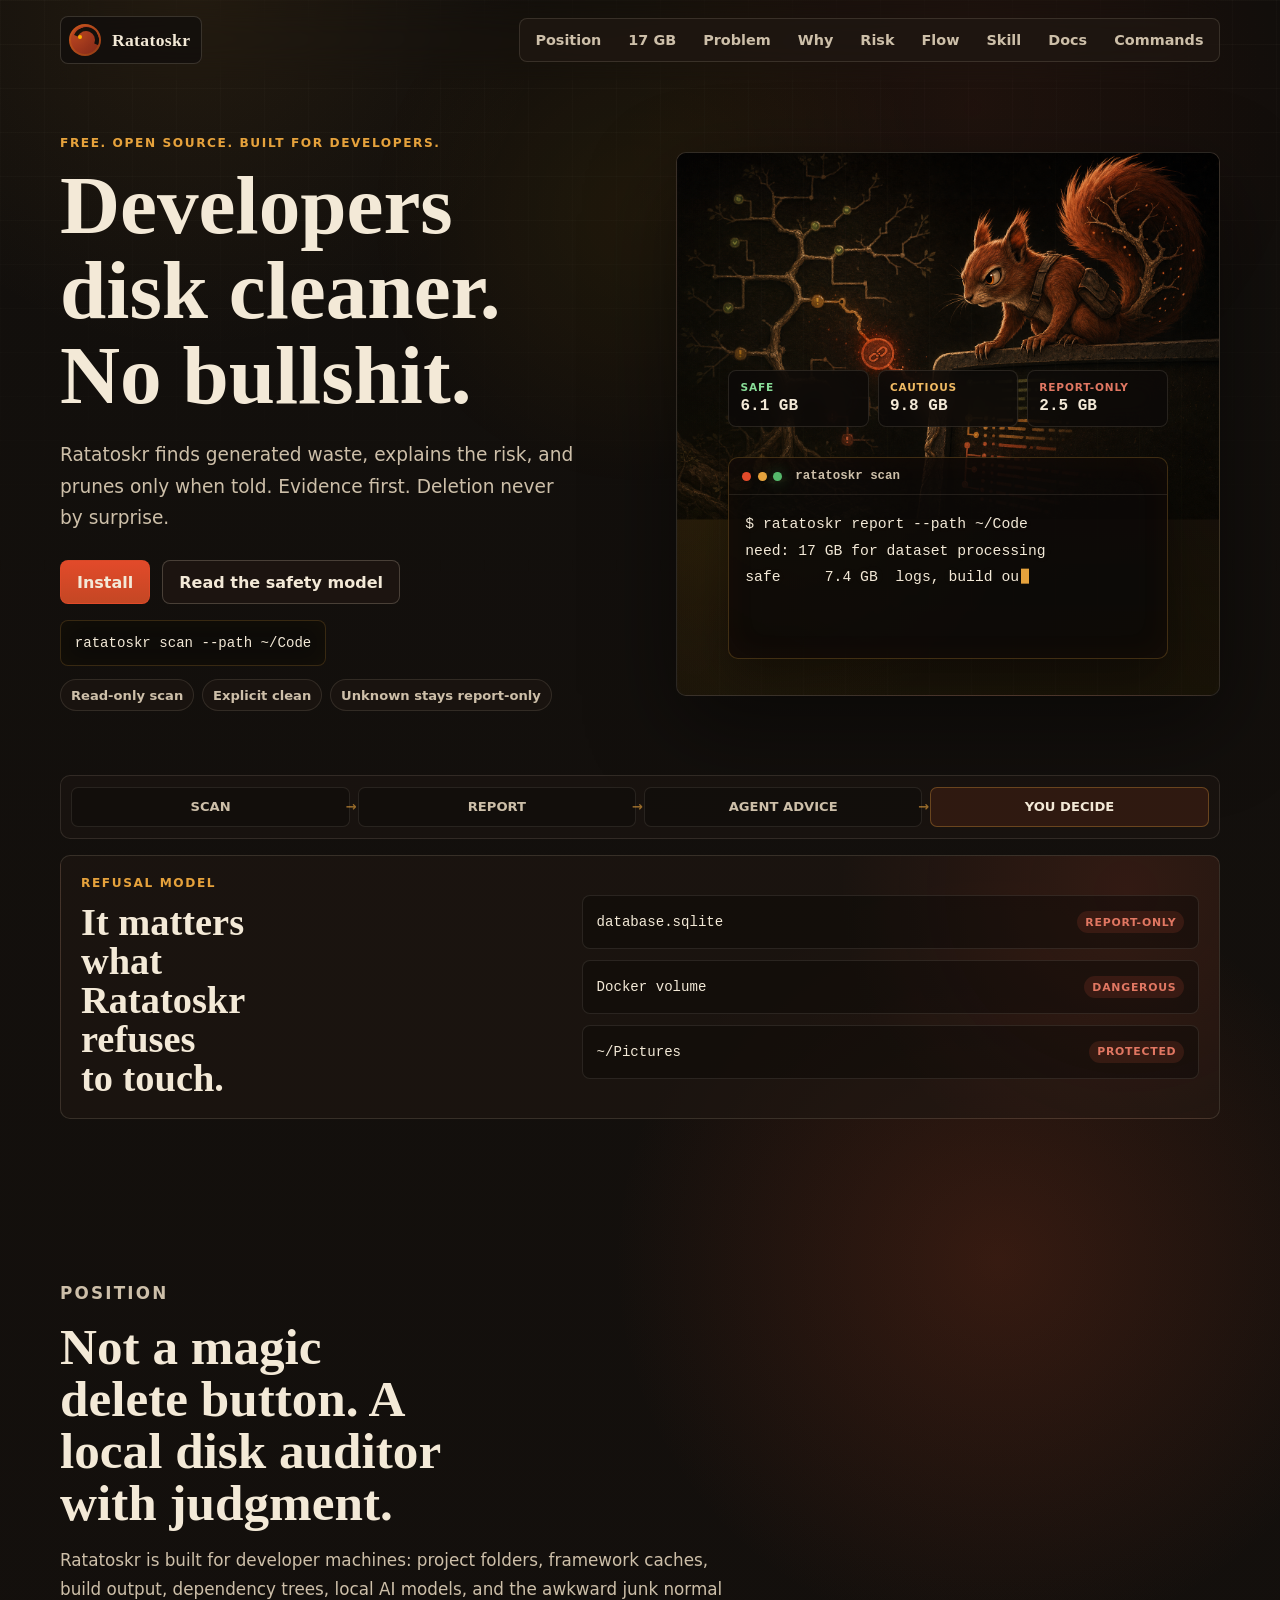
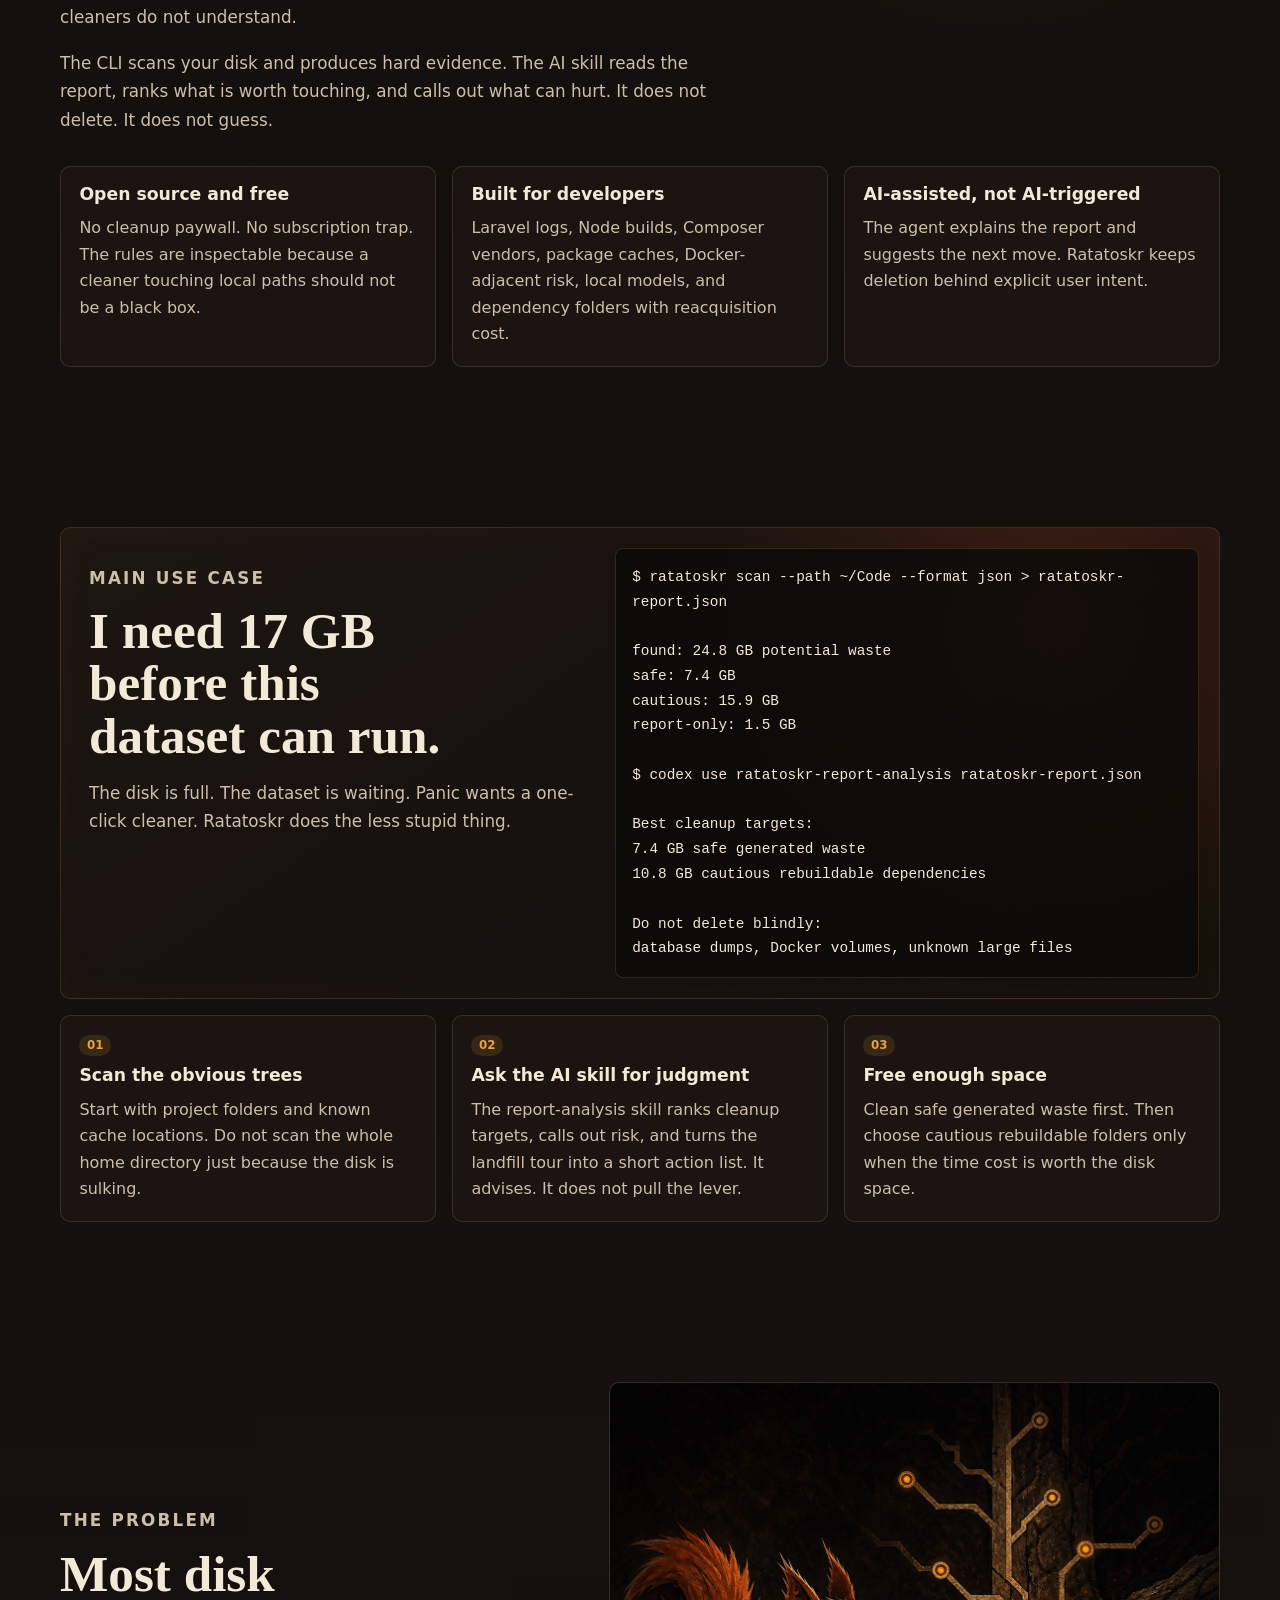
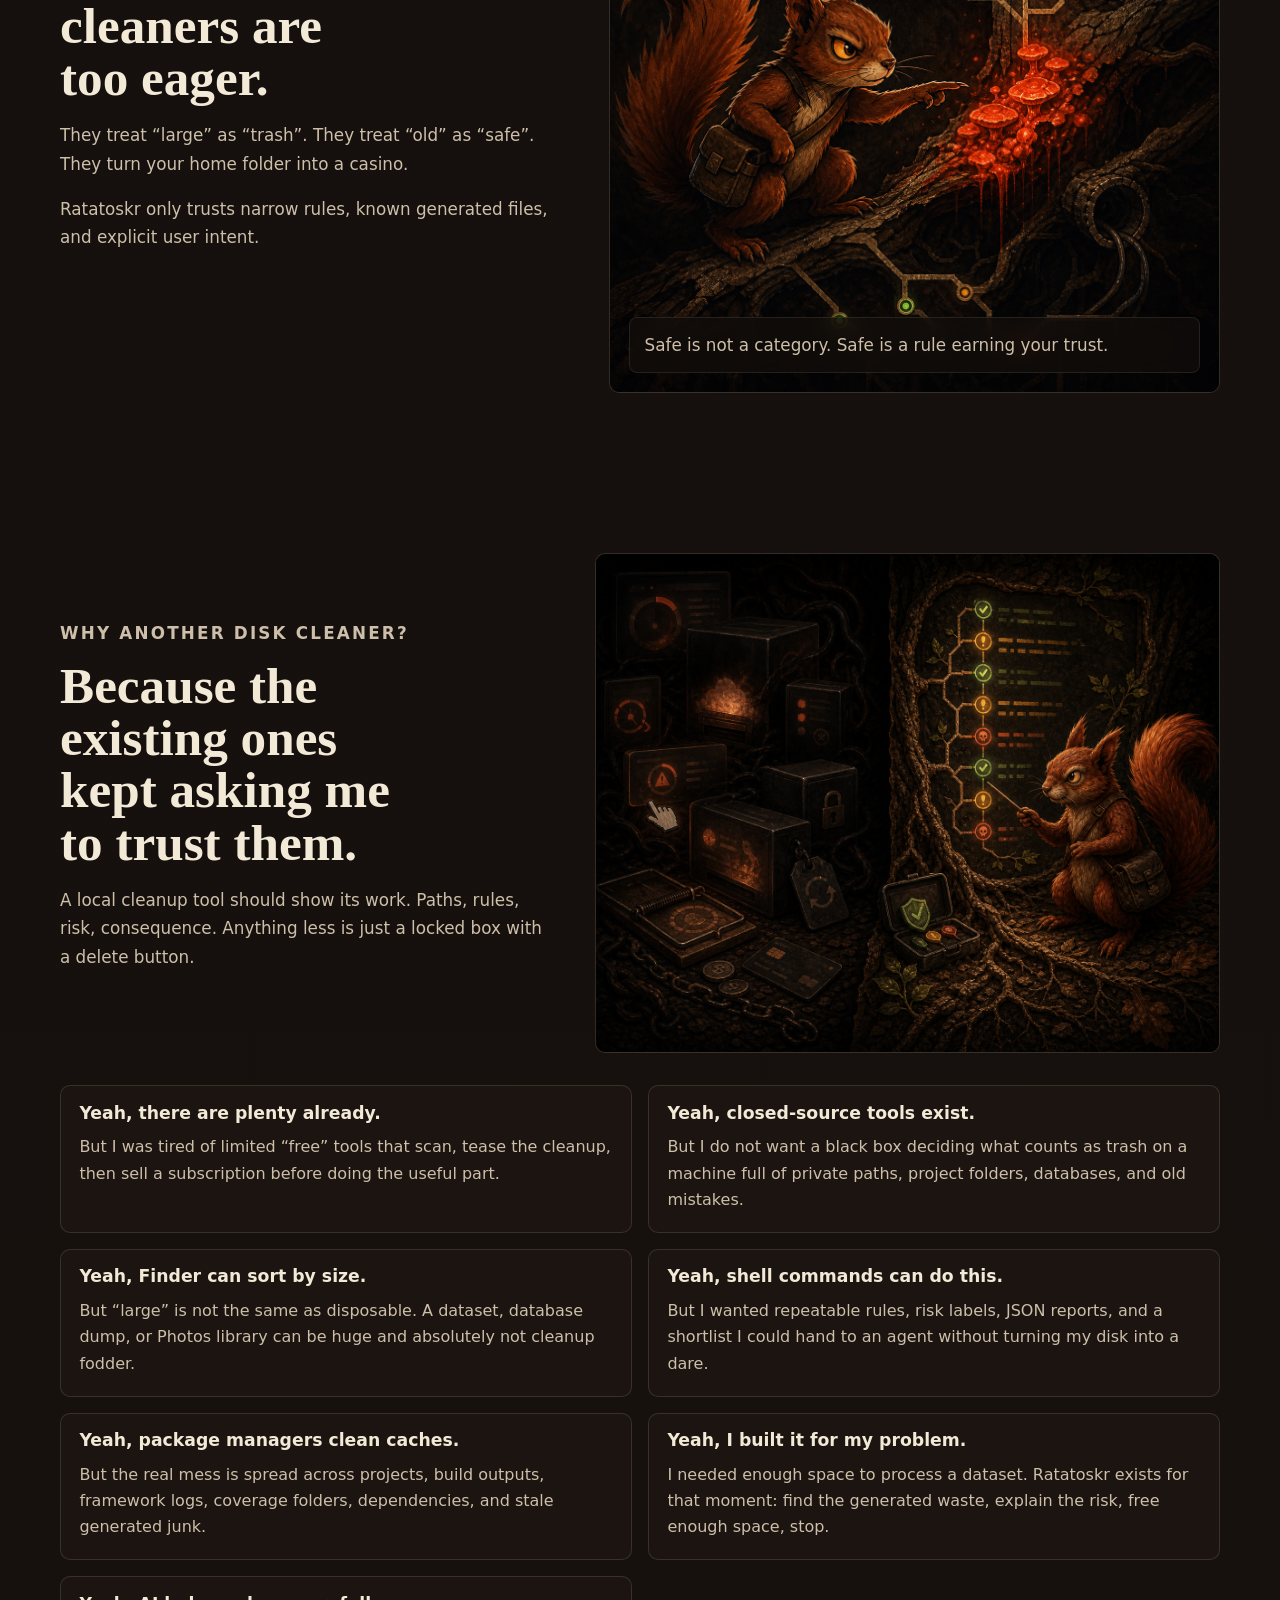
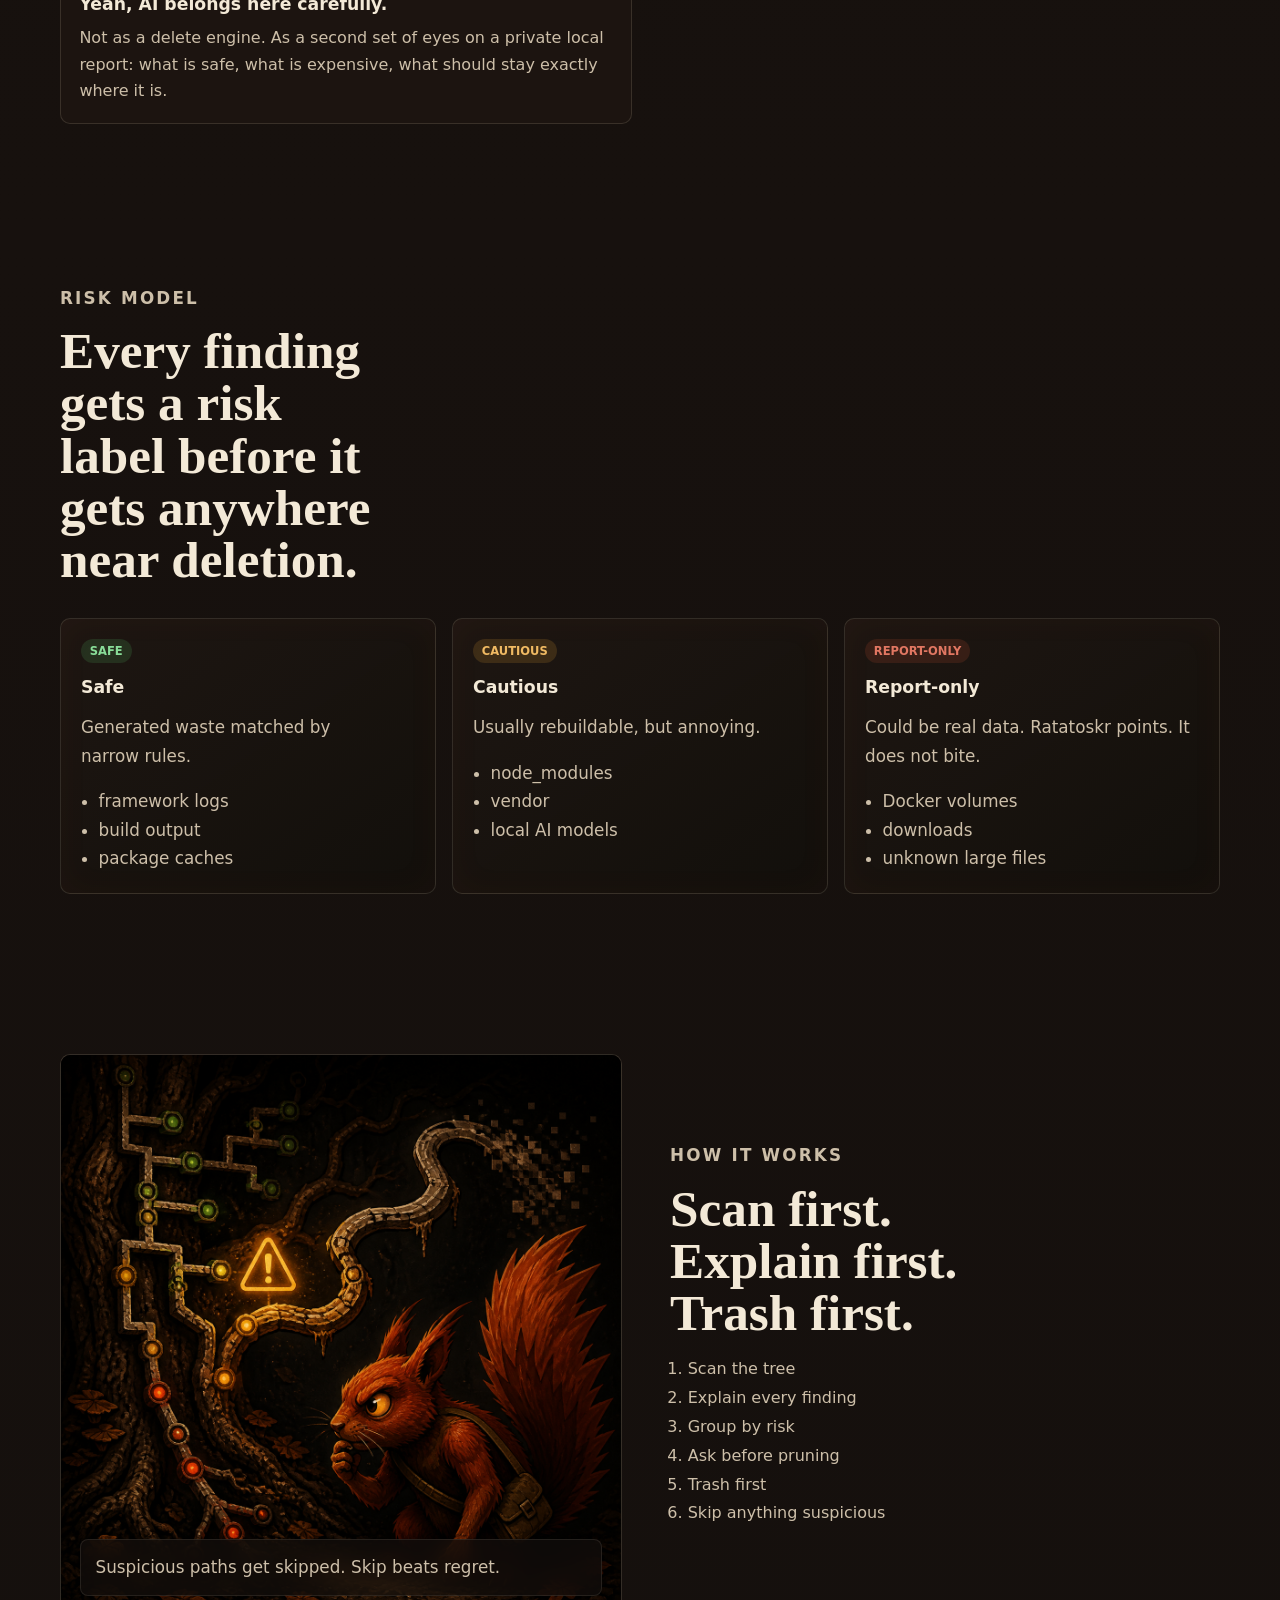
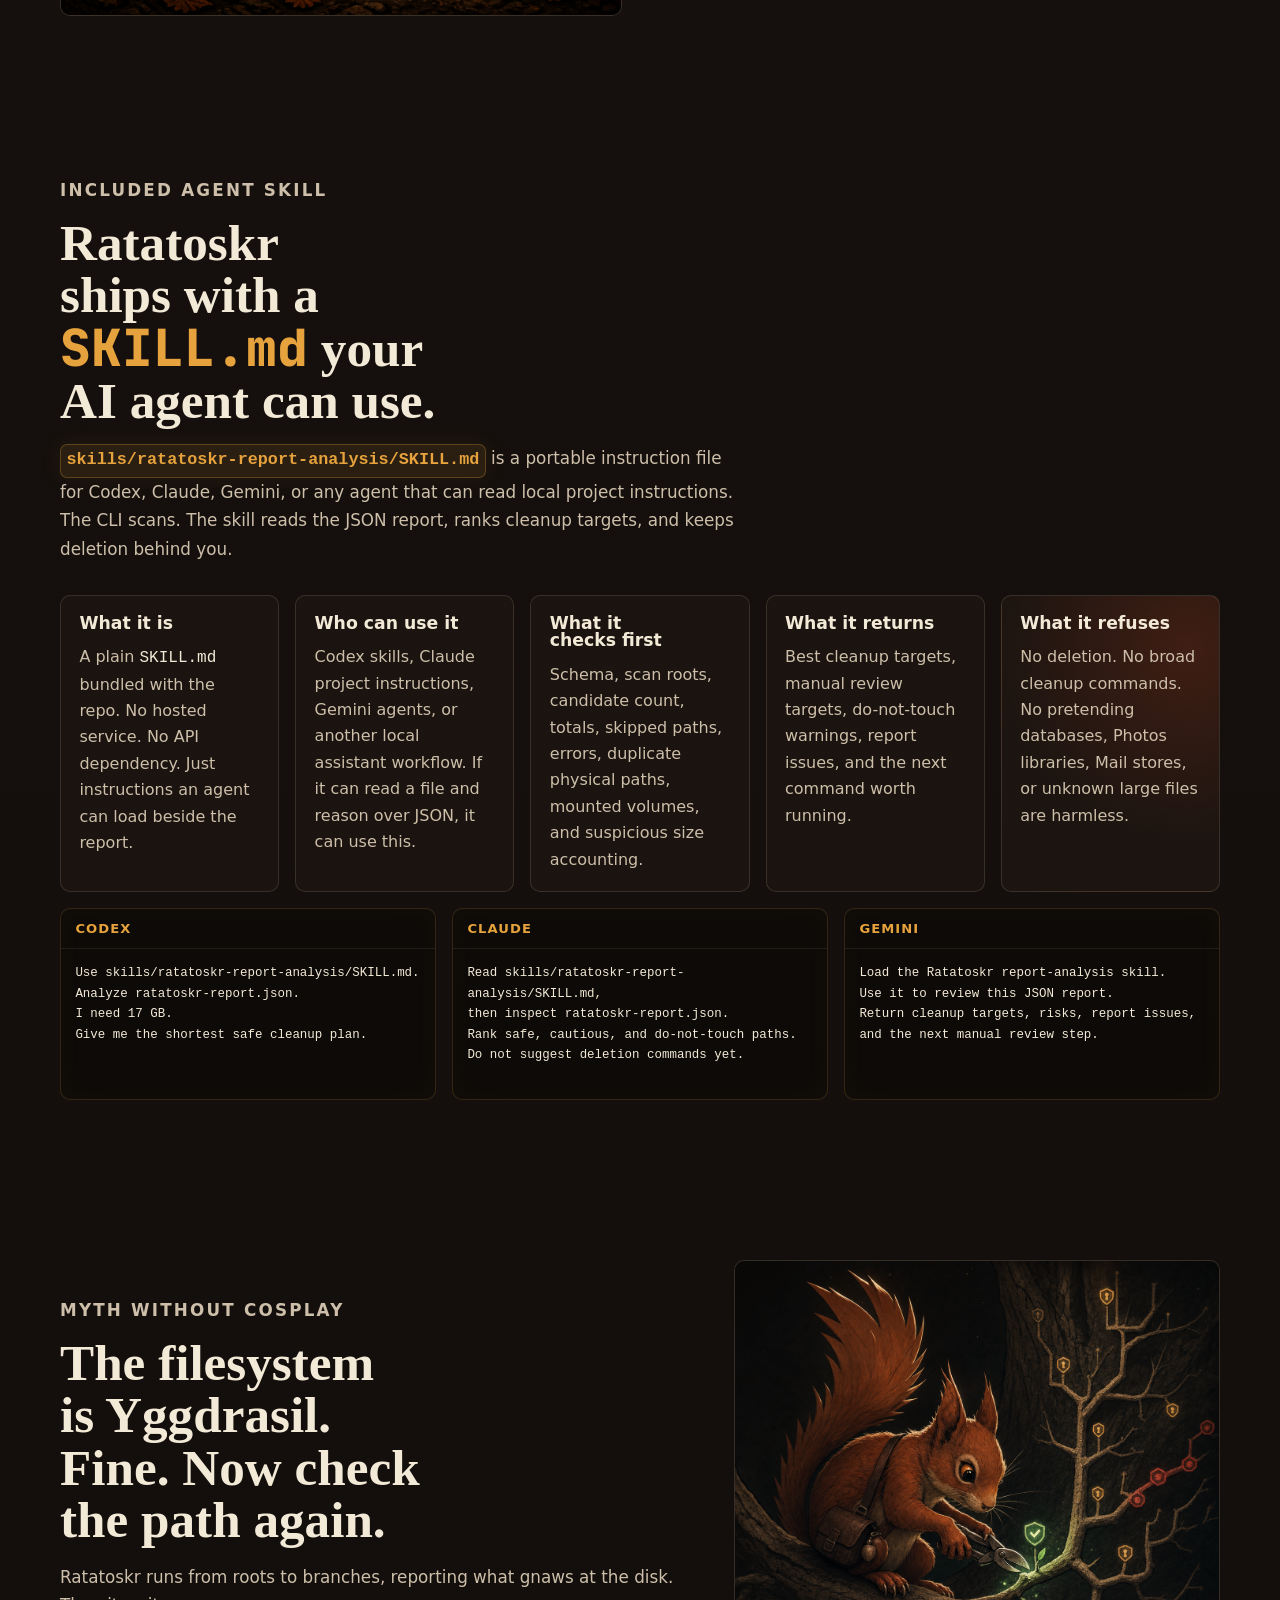
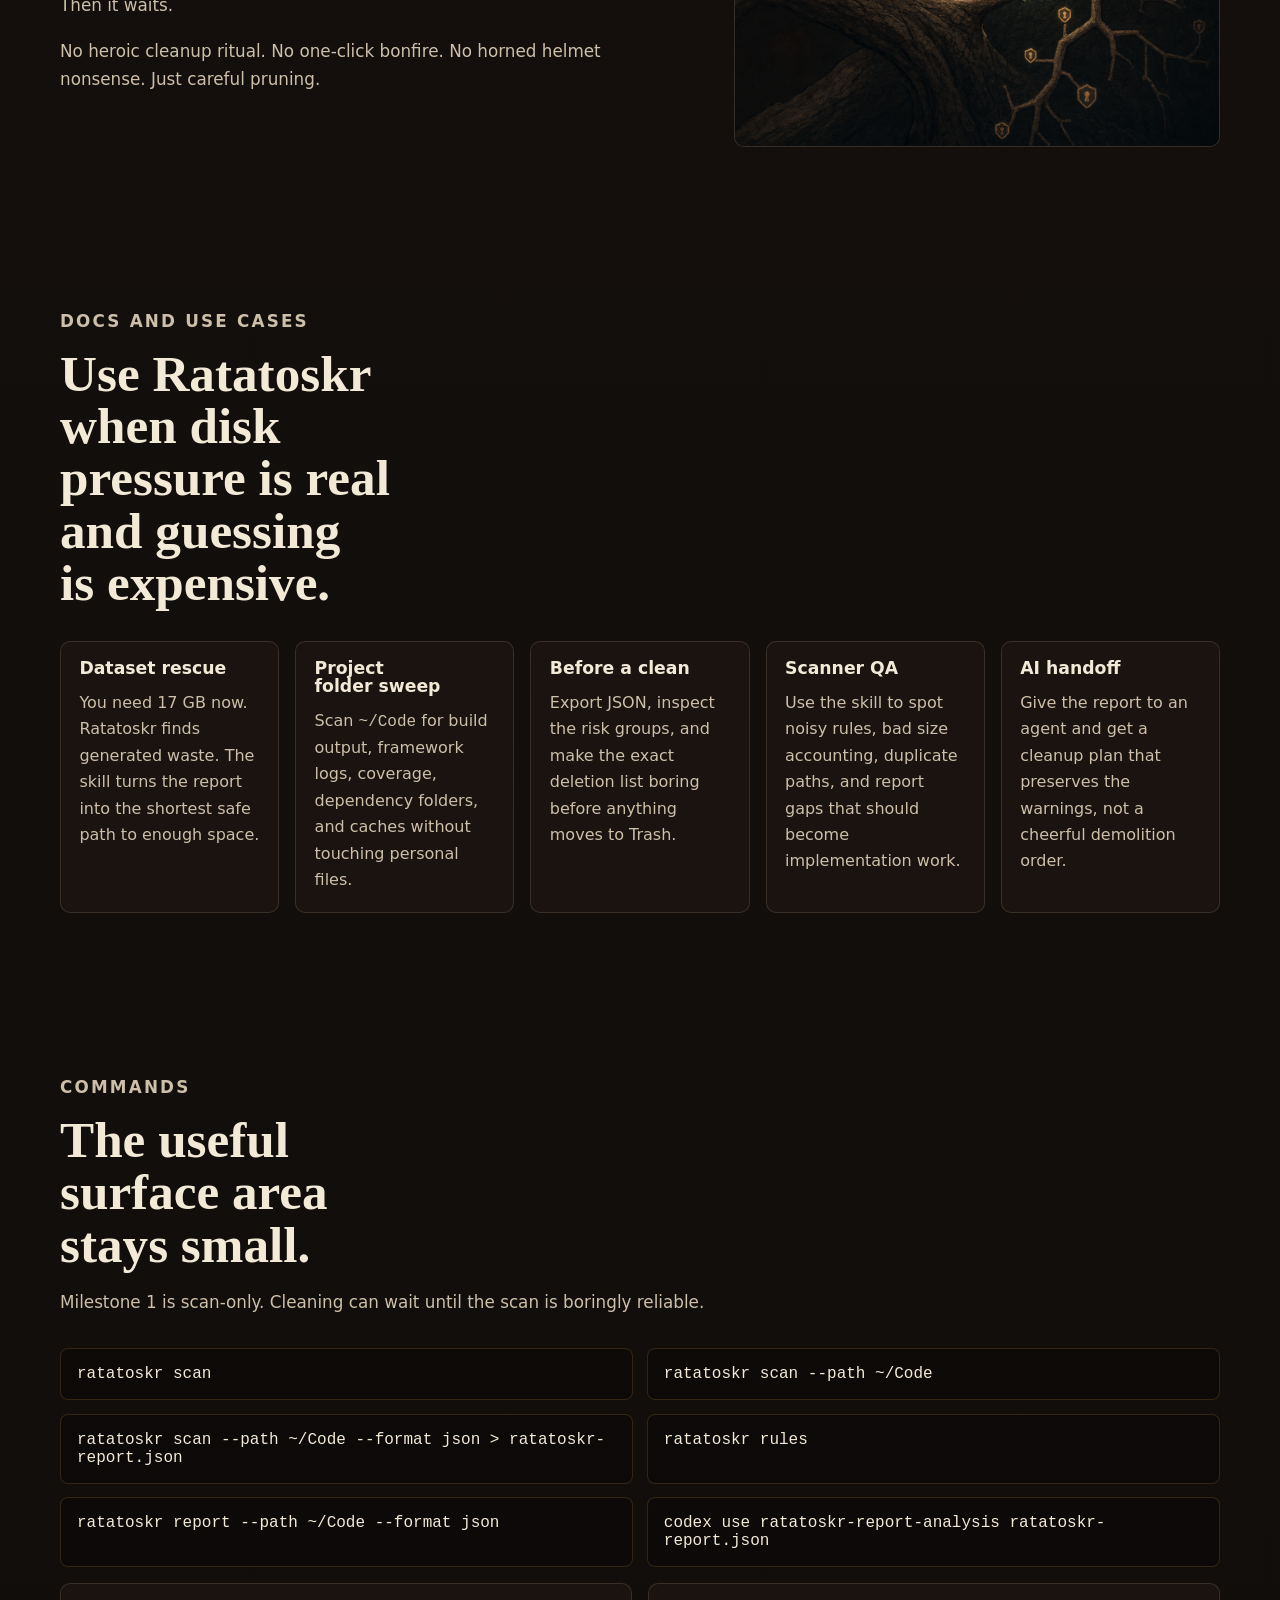
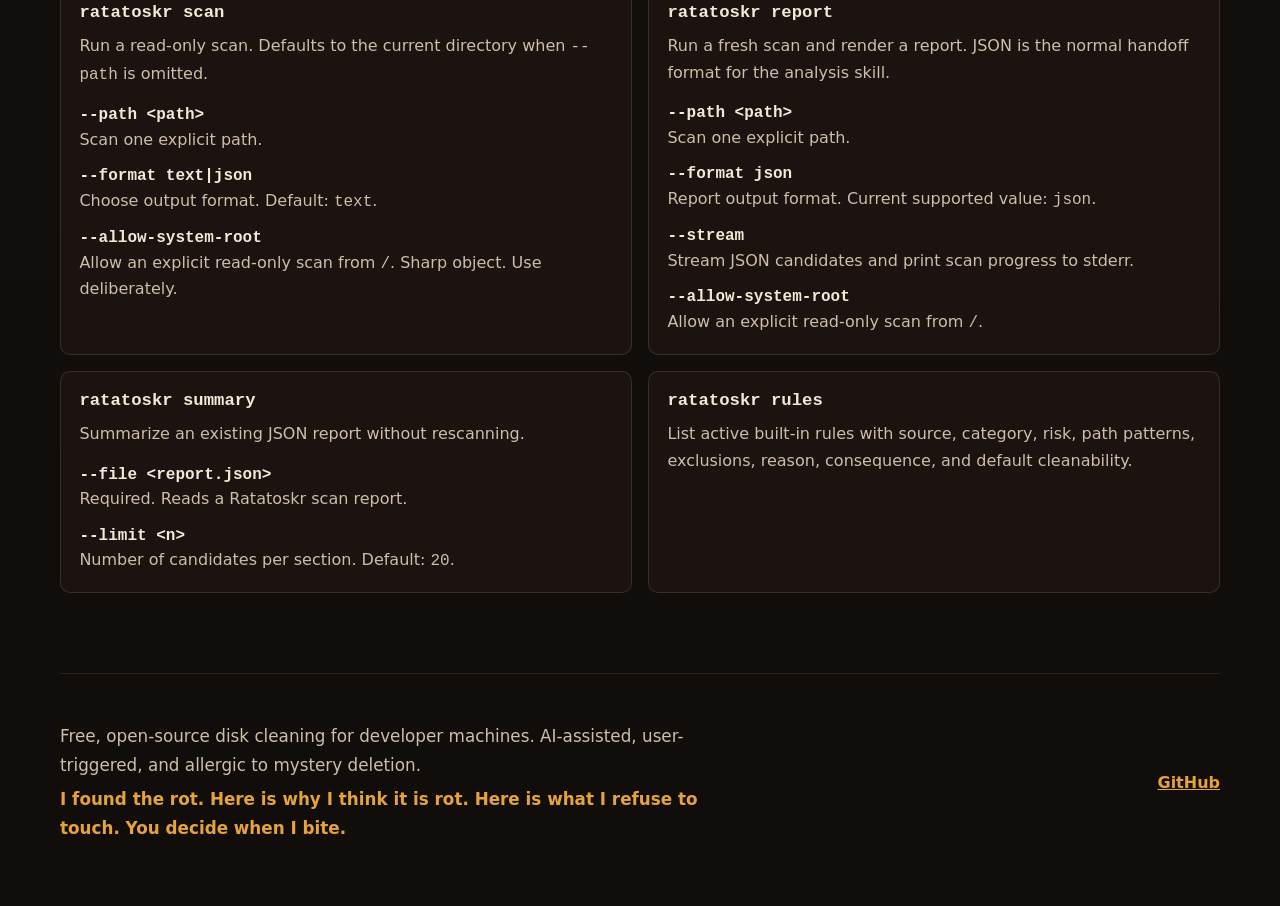
==== docs/site/index.html @ aff793ae "docs(site): sharpen landing and research pages - Expand the landing page with trust proof, refusal e" ====
<!doctype html>
<html lang="en">
  <head>
    <meta charset="utf-8">
    <meta name="viewport" content="width=device-width, initial-scale=1">
    <title>Ratatoskr - Open-source disk cleaner for developers</title>
    <meta name="description" content="Ratatoskr is a free, open-source, AI-assisted disk cleaner for developers. It finds generated waste, explains the risk, and prunes only when told.">
    <meta property="og:title" content="Ratatoskr - Open-source disk cleaner for developers">
    <meta property="og:description" content="Free, open-source, AI-assisted cleanup for developer machines. Evidence first. Deletion only when told.">
    <meta property="og:type" content="website">
    <meta name="theme-color" content="#120f0c">
    <link rel="icon" href="assets/favicon.svg" type="image/svg+xml">
    <link rel="preconnect" href="https://fonts.googleapis.com">
    <link rel="preconnect" href="https://fonts.gstatic.com" crossorigin>
    <link href="https://fonts.googleapis.com/css2?family=JetBrains+Mono:wght@700;800&display=swap" rel="stylesheet">
    <script>document.documentElement.classList.add('js');</script>
    <link rel="stylesheet" href="assets/site.css">
  </head>
  <body>
    <a class="skip-link" href="#main">Skip to content</a>

    <header class="site-header" data-reveal>
      <a class="brand" href="./" aria-label="Ratatoskr home">
        <span class="brand-mark" aria-hidden="true"><span></span></span>
        <span>Ratatoskr</span>
      </a>
      <nav class="site-nav" aria-label="Main navigation">
        <a class="nav-link" href="#position">Position</a>
        <a class="nav-link" href="#rescue">17 GB</a>
        <a class="nav-link" href="#problem">Problem</a>
        <a class="nav-link" href="#why">Why</a>
        <a class="nav-link" href="#risk">Risk</a>
        <a class="nav-link" href="#works">Flow</a>
        <a class="nav-link" href="#skill">Skill</a>
        <a class="nav-link" href="#docs">Docs</a>
        <a class="nav-link" href="#commands">Commands</a>
      </nav>
    </header>

    <main id="main">
      <section class="hero section-shell" data-reveal>
        <div class="hero-copy">
          <p class="kicker">Free. Open source. Built for developers.</p>
          <h1>Developers disk cleaner. No bullshit.</h1>
          <p class="lede">Ratatoskr finds generated waste, explains the risk, and prunes only when told. Evidence first. Deletion never by surprise.</p>
          <div class="hero-actions">
            <a class="button button-primary" href="#commands">Install</a>
            <a class="button button-secondary" href="#risk">Read the safety model</a>
          </div>
          <div class="quick-command" aria-label="First command to try">
            <code>ratatoskr scan --path ~/Code</code>
          </div>
          <div class="trust-contract" aria-label="Ratatoskr safety contract">
            <span>Read-only scan</span>
            <span>Explicit clean</span>
            <span>Unknown stays report-only</span>
          </div>
        </div>

        <div class="hero-stage" aria-label="Ratatoskr scan result scene">
          <img class="hero-image" src="assets/images/ratatoskr-hero.png" alt="Ratatoskr, a rust-red squirrel scout, perched on a terminal and inspecting a glowing symlink in a filesystem tree." width="1536" height="1024" fetchpriority="high">
          <div class="terminal-card">
            <div class="terminal-top">
              <span></span><span></span><span></span>
              <strong>ratatoskr scan</strong>
            </div>
            <pre><code data-scan-log>Ratatoskr found 18.4 GB of potential waste

6.1 GB   safe to clean
9.8 GB   requires explicit selection
2.5 GB   report-only</code></pre>
          </div>
          <div class="scan-breakdown" aria-label="Example scan risk breakdown">
            <div class="scan-breakdown-item safe">
              <span>safe</span>
              <strong>6.1 GB</strong>
            </div>
            <div class="scan-breakdown-item cautious">
              <span>cautious</span>
              <strong>9.8 GB</strong>
            </div>
            <div class="scan-breakdown-item report">
              <span>report-only</span>
              <strong>2.5 GB</strong>
            </div>
          </div>
        </div>
      </section>

      <section class="section-shell proof-section" aria-label="Ratatoskr proof points" data-reveal>
        <div class="decision-flow" aria-label="Ratatoskr decision flow">
          <span>scan</span>
          <span>report</span>
          <span>agent advice</span>
          <strong>you decide</strong>
        </div>
        <div class="refusal-panel">
          <div>
            <p class="kicker">Refusal model</p>
            <h2>It matters what Ratatoskr refuses to touch.</h2>
          </div>
          <div class="refusal-list" aria-label="Examples of paths Ratatoskr refuses to clean by default">
            <article>
              <span>database.sqlite</span>
              <strong>report-only</strong>
            </article>
            <article>
              <span>Docker volume</span>
              <strong>dangerous</strong>
            </article>
            <article>
              <span>~/Pictures</span>
              <strong>protected</strong>
            </article>
          </div>
        </div>
      </section>

      <section class="section-shell position-section" id="position" data-reveal>
        <div class="section-intro">
          <p class="kicker">Position</p>
          <h2>Not a magic delete button. A local disk auditor with judgment.</h2>
          <p>Ratatoskr is built for developer machines: project folders, framework caches, build output, dependency trees, local AI models, and the awkward junk normal cleaners do not understand.</p>
          <p>The CLI scans your disk and produces hard evidence. The AI skill reads the report, ranks what is worth touching, and calls out what can hurt. It does not delete. It does not guess.</p>
        </div>
        <div class="position-grid">
          <article>
            <h3>Open source and free</h3>
            <p>No cleanup paywall. No subscription trap. The rules are inspectable because a cleaner touching local paths should not be a black box.</p>
          </article>
          <article>
            <h3>Built for developers</h3>
            <p>Laravel logs, Node builds, Composer vendors, package caches, Docker-adjacent risk, local models, and dependency folders with reacquisition cost.</p>
          </article>
          <article>
            <h3>AI-assisted, not AI-triggered</h3>
            <p>The agent explains the report and suggests the next move. Ratatoskr keeps deletion behind explicit user intent.</p>
          </article>
        </div>
      </section>

      <section class="section-shell rescue-section" id="rescue" data-reveal>
        <div class="rescue-panel">
          <div class="section-intro">
            <p class="kicker">Main use case</p>
            <h2>I need 17 GB before this dataset can run.</h2>
            <p>The disk is full. The dataset is waiting. Panic wants a one-click cleaner. Ratatoskr does the less stupid thing.</p>
          </div>
          <div class="rescue-terminal" aria-label="Example Ratatoskr rescue flow">
            <pre><code>$ ratatoskr scan --path ~/Code --format json > ratatoskr-report.json

found: 24.8 GB potential waste
safe: 7.4 GB
cautious: 15.9 GB
report-only: 1.5 GB

$ codex use ratatoskr-report-analysis ratatoskr-report.json

Best cleanup targets:
7.4 GB safe generated waste
10.8 GB cautious rebuildable dependencies

Do not delete blindly:
database dumps, Docker volumes, unknown large files</code></pre>
          </div>
        </div>
        <div class="rescue-steps">
          <article>
            <span>01</span>
            <h3>Scan the obvious trees</h3>
            <p>Start with project folders and known cache locations. Do not scan the whole home directory just because the disk is sulking.</p>
          </article>
          <article>
            <span>02</span>
            <h3>Ask the AI skill for judgment</h3>
            <p>The report-analysis skill ranks cleanup targets, calls out risk, and turns the landfill tour into a short action list. It advises. It does not pull the lever.</p>
          </article>
          <article>
            <span>03</span>
            <h3>Free enough space</h3>
            <p>Clean safe generated waste first. Then choose cautious rebuildable folders only when the time cost is worth the disk space.</p>
          </article>
        </div>
      </section>

      <section class="section-shell split-section" id="problem" data-reveal>
        <div class="section-intro">
          <p class="kicker">The problem</p>
          <h2>Most disk cleaners are too eager.</h2>
          <p>They treat “large” as “trash”. They treat “old” as “safe”. They turn your home folder into a casino.</p>
          <p>Ratatoskr only trusts narrow rules, known generated files, and explicit user intent.</p>
        </div>
        <div class="scene-card rot-card">
          <img src="assets/images/found-rot.png" alt="Ratatoskr points at glowing red generated waste growing on a filesystem branch." width="1024" height="1024" loading="lazy">
          <p>Safe is not a category. Safe is a rule earning your trust.</p>
        </div>
      </section>

      <section class="section-shell why-section" id="why" data-reveal>
        <div class="why-hero">
          <div class="section-intro">
            <p class="kicker">Why another disk cleaner?</p>
            <h2>Because the existing ones kept asking me to trust them.</h2>
            <p>A local cleanup tool should show its work. Paths, rules, risk, consequence. Anything less is just a locked box with a delete button.</p>
          </div>
          <div class="scene-card why-art">
            <img src="assets/images/why-another-cleaner.png" alt="Ratatoskr compares opaque black-box cleaner tools with a transparent risk report." width="1408" height="1024" loading="lazy">
          </div>
        </div>
        <div class="why-list">
          <article>
            <h3>Yeah, there are plenty already.</h3>
            <p>But I was tired of limited “free” tools that scan, tease the cleanup, then sell a subscription before doing the useful part.</p>
          </article>
          <article>
            <h3>Yeah, closed-source tools exist.</h3>
            <p>But I do not want a black box deciding what counts as trash on a machine full of private paths, project folders, databases, and old mistakes.</p>
          </article>
          <article>
            <h3>Yeah, Finder can sort by size.</h3>
            <p>But “large” is not the same as disposable. A dataset, database dump, or Photos library can be huge and absolutely not cleanup fodder.</p>
          </article>
          <article>
            <h3>Yeah, shell commands can do this.</h3>
            <p>But I wanted repeatable rules, risk labels, JSON reports, and a shortlist I could hand to an agent without turning my disk into a dare.</p>
          </article>
          <article>
            <h3>Yeah, package managers clean caches.</h3>
            <p>But the real mess is spread across projects, build outputs, framework logs, coverage folders, dependencies, and stale generated junk.</p>
          </article>
          <article>
            <h3>Yeah, I built it for my problem.</h3>
            <p>I needed enough space to process a dataset. Ratatoskr exists for that moment: find the generated waste, explain the risk, free enough space, stop.</p>
          </article>
          <article>
            <h3>Yeah, AI belongs here carefully.</h3>
            <p>Not as a delete engine. As a second set of eyes on a private local report: what is safe, what is expensive, what should stay exactly where it is.</p>
          </article>
        </div>
      </section>

      <section class="section-shell feature-section" id="risk" data-reveal>
        <div class="section-intro">
          <p class="kicker">Risk model</p>
          <h2>Every finding gets a risk label before it gets anywhere near deletion.</h2>
        </div>
        <div class="risk-grid">
          <article class="risk-card safe-card">
            <span class="risk-badge">safe</span>
            <h3>Safe</h3>
            <p>Generated waste matched by narrow rules.</p>
            <ul>
              <li>framework logs</li>
              <li>build output</li>
              <li>package caches</li>
            </ul>
          </article>
          <article class="risk-card caution-card">
            <span class="risk-badge">cautious</span>
            <h3>Cautious</h3>
            <p>Usually rebuildable, but annoying.</p>
            <ul>
              <li>node_modules</li>
              <li>vendor</li>
              <li>local AI models</li>
            </ul>
          </article>
          <article class="risk-card report-card">
            <span class="risk-badge">report-only</span>
            <h3>Report-only</h3>
            <p>Could be real data. Ratatoskr points. It does not bite.</p>
            <ul>
              <li>Docker volumes</li>
              <li>downloads</li>
              <li>unknown large files</li>
            </ul>
          </article>
        </div>
      </section>

      <section class="section-shell split-section reverse" id="works" data-reveal>
        <div class="scene-card symlink-card">
          <img src="assets/images/suspicious-symlink.png" alt="Ratatoskr squints at a twisted symlink path leaving the filesystem tree." width="1024" height="1024" loading="lazy">
          <p>Suspicious paths get skipped. Skip beats regret.</p>
        </div>
        <div class="section-intro">
          <p class="kicker">How it works</p>
          <h2>Scan first. Explain first. Trash first.</h2>
          <ol class="flow-list">
            <li>Scan the tree</li>
            <li>Explain every finding</li>
            <li>Group by risk</li>
            <li>Ask before pruning</li>
            <li>Trash first</li>
            <li>Skip anything suspicious</li>
          </ol>
        </div>
      </section>

      <section class="section-shell skill-section" id="skill" data-reveal>
        <div class="section-intro">
          <p class="kicker">Included agent skill</p>
          <h2>Ratatoskr ships with a <span class="skill-name">SKILL.md</span> your AI agent can use.</h2>
          <p><code class="skill-path">skills/ratatoskr-report-analysis/SKILL.md</code> is a portable instruction file for Codex, Claude, Gemini, or any agent that can read local project instructions. The CLI scans. The skill reads the JSON report, ranks cleanup targets, and keeps deletion behind you.</p>
        </div>
        <div class="skill-layout">
          <div class="skill-card">
            <h3>What it is</h3>
            <p>A plain <code>SKILL.md</code> bundled with the repo. No hosted service. No API dependency. Just instructions an agent can load beside the report.</p>
          </div>
          <div class="skill-card">
            <h3>Who can use it</h3>
            <p>Codex skills, Claude project instructions, Gemini agents, or another local assistant workflow. If it can read a file and reason over JSON, it can use this.</p>
          </div>
          <div class="skill-card">
            <h3>What it checks first</h3>
            <p>Schema, scan roots, candidate count, totals, skipped paths, errors, duplicate physical paths, mounted volumes, and suspicious size accounting.</p>
          </div>
          <div class="skill-card">
            <h3>What it returns</h3>
            <p>Best cleanup targets, manual review targets, do-not-touch warnings, report issues, and the next command worth running.</p>
          </div>
          <div class="skill-card strong">
            <h3>What it refuses</h3>
            <p>No deletion. No broad cleanup commands. No pretending databases, Photos libraries, Mail stores, or unknown large files are harmless.</p>
          </div>
        </div>
        <div class="prompt-grid" aria-label="Prompt examples for using the Ratatoskr analysis skill">
          <div class="prompt-card">
            <h3>Codex</h3>
            <pre><code>Use skills/ratatoskr-report-analysis/SKILL.md.
Analyze ratatoskr-report.json.
I need 17 GB.
Give me the shortest safe cleanup plan.</code></pre>
          </div>
          <div class="prompt-card">
            <h3>Claude</h3>
            <pre><code>Read skills/ratatoskr-report-analysis/SKILL.md,
then inspect ratatoskr-report.json.
Rank safe, cautious, and do-not-touch paths.
Do not suggest deletion commands yet.</code></pre>
          </div>
          <div class="prompt-card">
            <h3>Gemini</h3>
            <pre><code>Load the Ratatoskr report-analysis skill.
Use it to review this JSON report.
Return cleanup targets, risks, report issues,
and the next manual review step.</code></pre>
          </div>
        </div>
      </section>

      <section class="section-shell myth-section" data-reveal>
        <div class="section-intro">
          <p class="kicker">Myth without cosplay</p>
          <h2>The filesystem is Yggdrasil. Fine. Now check the path again.</h2>
          <p>Ratatoskr runs from roots to branches, reporting what gnaws at the disk. Then it waits.</p>
          <p>No heroic cleanup ritual. No one-click bonfire. No horned helmet nonsense. Just careful pruning.</p>
        </div>
        <div class="prune-scene">
          <img src="assets/images/safe-prune.png" alt="Ratatoskr carefully clips one safe twig while leaving the rest of the filesystem tree untouched." width="1024" height="1024" loading="lazy">
        </div>
      </section>

      <section class="section-shell docs-section" id="docs" data-reveal>
        <div class="section-intro">
          <p class="kicker">Docs and use cases</p>
          <h2>Use Ratatoskr when disk pressure is real and guessing is expensive.</h2>
        </div>
        <div class="docs-grid">
          <article class="doc-card">
            <h3>Dataset rescue</h3>
            <p>You need 17 GB now. Ratatoskr finds generated waste. The skill turns the report into the shortest safe path to enough space.</p>
          </article>
          <article class="doc-card">
            <h3>Project folder sweep</h3>
            <p>Scan <code>~/Code</code> for build output, framework logs, coverage, dependency folders, and caches without touching personal files.</p>
          </article>
          <article class="doc-card">
            <h3>Before a clean</h3>
            <p>Export JSON, inspect the risk groups, and make the exact deletion list boring before anything moves to Trash.</p>
          </article>
          <article class="doc-card">
            <h3>Scanner QA</h3>
            <p>Use the skill to spot noisy rules, bad size accounting, duplicate paths, and report gaps that should become implementation work.</p>
          </article>
          <article class="doc-card">
            <h3>AI handoff</h3>
            <p>Give the report to an agent and get a cleanup plan that preserves the warnings, not a cheerful demolition order.</p>
          </article>
        </div>
      </section>

      <section class="section-shell commands-section" id="commands" data-reveal>
        <div class="section-intro">
          <p class="kicker">Commands</p>
          <h2>The useful surface area stays small.</h2>
          <p>Milestone 1 is scan-only. Cleaning can wait until the scan is boringly reliable.</p>
        </div>
        <div class="command-grid">
          <pre><code>ratatoskr scan</code></pre>
          <pre><code>ratatoskr scan --path ~/Code</code></pre>
          <pre><code>ratatoskr scan --path ~/Code --format json > ratatoskr-report.json</code></pre>
          <pre><code>ratatoskr rules</code></pre>
          <pre><code>ratatoskr report --path ~/Code --format json</code></pre>
          <pre><code>codex use ratatoskr-report-analysis ratatoskr-report.json</code></pre>
        </div>
        <div class="reference-grid" aria-label="Ratatoskr command reference">
          <article class="reference-card">
            <h3><code>ratatoskr scan</code></h3>
            <p>Run a read-only scan. Defaults to the current directory when <code>--path</code> is omitted.</p>
            <dl>
              <div><dt><code>--path &lt;path&gt;</code></dt><dd>Scan one explicit path.</dd></div>
              <div><dt><code>--format text|json</code></dt><dd>Choose output format. Default: <code>text</code>.</dd></div>
              <div><dt><code>--allow-system-root</code></dt><dd>Allow an explicit read-only scan from <code>/</code>. Sharp object. Use deliberately.</dd></div>
            </dl>
          </article>
          <article class="reference-card">
            <h3><code>ratatoskr report</code></h3>
            <p>Run a fresh scan and render a report. JSON is the normal handoff format for the analysis skill.</p>
            <dl>
              <div><dt><code>--path &lt;path&gt;</code></dt><dd>Scan one explicit path.</dd></div>
              <div><dt><code>--format json</code></dt><dd>Report output format. Current supported value: <code>json</code>.</dd></div>
              <div><dt><code>--stream</code></dt><dd>Stream JSON candidates and print scan progress to stderr.</dd></div>
              <div><dt><code>--allow-system-root</code></dt><dd>Allow an explicit read-only scan from <code>/</code>.</dd></div>
            </dl>
          </article>
          <article class="reference-card">
            <h3><code>ratatoskr summary</code></h3>
            <p>Summarize an existing JSON report without rescanning.</p>
            <dl>
              <div><dt><code>--file &lt;report.json&gt;</code></dt><dd>Required. Reads a Ratatoskr scan report.</dd></div>
              <div><dt><code>--limit &lt;n&gt;</code></dt><dd>Number of candidates per section. Default: <code>20</code>.</dd></div>
            </dl>
          </article>
          <article class="reference-card">
            <h3><code>ratatoskr rules</code></h3>
            <p>List active built-in rules with source, category, risk, path patterns, exclusions, reason, consequence, and default cleanability.</p>
          </article>
        </div>
      </section>
    </main>

    <footer class="site-footer section-shell">
      <div>
        <p>Free, open-source disk cleaning for developer machines. AI-assisted, user-triggered, and allergic to mystery deletion.</p>
        <p>I found the rot. Here is why I think it is rot. Here is what I refuse to touch. You decide when I bite.</p>
      </div>
      <a href="https://github.com/odinns/ratatoskr" target="_blank" rel="noopener noreferrer">GitHub</a>
    </footer>

    <script src="assets/site.js"></script>
  </body>
</html>
---- docs/site/assets/site.css ----
:root {
  color-scheme: dark;
  --root-black: #120f0c;
  --bark: #1f1712;
  --bark-strong: #2a1d16;
  --bone: #f3e9d7;
  --paper: #cdbfa9;
  --rust: #c44724;
  --rot: #e24a2a;
  --moss: #55b86b;
  --amber: #e6a23c;
  --report: #b84a35;
  --branch: #6d6258;
  --border: #3a2b22;
  --eye: #ffb000;
  --shadow: 0 30px 90px rgba(0, 0, 0, 0.46);
  --ease: cubic-bezier(0.2, 0, 0, 1);
  --max: 1160px;
  font-family: Inter, ui-sans-serif, system-ui, -apple-system, BlinkMacSystemFont, "Segoe UI", sans-serif;
}

* {
  box-sizing: border-box;
}

html {
  scroll-behavior: smooth;
}

body {
  min-width: 320px;
  margin: 0;
  background:
    radial-gradient(circle at 78% 12%, rgba(196, 71, 36, 0.2), transparent 24rem),
    radial-gradient(circle at 15% 0%, rgba(230, 162, 60, 0.08), transparent 22rem),
    linear-gradient(180deg, #120f0c 0%, #17110e 48%, #100d0b 100%);
  color: var(--bone);
  -webkit-font-smoothing: antialiased;
  text-rendering: optimizeLegibility;
}

body::before {
  position: fixed;
  inset: 0;
  z-index: -1;
  pointer-events: none;
  content: "";
  background-image:
    linear-gradient(rgba(243, 233, 215, 0.032) 1px, transparent 1px),
    linear-gradient(90deg, rgba(243, 233, 215, 0.024) 1px, transparent 1px);
  background-size: 44px 44px;
  mask-image: linear-gradient(to bottom, rgba(0, 0, 0, 0.9), transparent 70%);
  animation: grid-drift 28s linear infinite;
}

body::after {
  position: fixed;
  inset: 0;
  z-index: -1;
  pointer-events: none;
  content: "";
  background:
    radial-gradient(circle at calc(50% + var(--cursor-x, 0px)) calc(24% + var(--cursor-y, 0px)), rgba(255, 176, 0, 0.07), transparent 18rem),
    radial-gradient(circle at calc(76% - var(--cursor-x, 0px)) calc(12% - var(--cursor-y, 0px)), rgba(226, 74, 42, 0.08), transparent 22rem);
  opacity: 0.9;
  transition: opacity 220ms var(--ease);
}

a {
  color: inherit;
}

code {
  font-family: "SFMono-Regular", Consolas, "Liberation Mono", monospace;
}

.hero-image,
.scene-card img,
.prune-scene img {
  display: block;
  width: 100%;
  height: 100%;
  object-fit: cover;
}

.skip-link {
  position: absolute;
  left: 1rem;
  top: 1rem;
  z-index: 20;
  transform: translateY(-150%);
  border: 1px solid var(--border);
  border-radius: 7px;
  padding: 0.65rem 0.8rem;
  background: var(--bark);
  text-decoration: none;
}

.skip-link:focus {
  transform: translateY(0);
}

.site-header,
.section-shell {
  width: min(var(--max), calc(100% - 2rem));
  margin: 0 auto;
}

.site-header {
  position: sticky;
  top: 0;
  z-index: 10;
  display: flex;
  padding: 1rem 0;
  align-items: center;
  justify-content: space-between;
  gap: 1rem;
  backdrop-filter: blur(18px);
}

.brand {
  display: inline-flex;
  min-width: 0;
  align-items: center;
  gap: 0.68rem;
  border: 1px solid rgba(205, 191, 169, 0.2);
  border-radius: 8px;
  padding: 0.44rem 0.68rem 0.44rem 0.5rem;
  background: rgba(18, 15, 12, 0.84);
  font-family: Georgia, "Times New Roman", serif;
  font-size: 1.1rem;
  font-weight: 800;
  letter-spacing: 0.02em;
  text-decoration: none;
  transition: border-color 180ms var(--ease), transform 180ms var(--ease), box-shadow 180ms var(--ease);
}

.brand:hover,
.brand:focus-visible {
  border-color: rgba(230, 162, 60, 0.42);
  box-shadow: 0 0 28px rgba(226, 74, 42, 0.12);
  outline: none;
  transform: translateY(-1px);
}

.brand-mark {
  position: relative;
  width: 2rem;
  height: 2rem;
  border-radius: 50%;
  background: linear-gradient(135deg, var(--rust), #7d2817);
  box-shadow: inset 0 0 0 2px rgba(255, 176, 0, 0.15);
  animation: tail-twitch 7s var(--ease) infinite;
}

.brand-mark::before,
.brand-mark::after,
.brand-mark span {
  position: absolute;
  content: "";
}

.brand-mark::before {
  width: 1.12rem;
  height: 1.12rem;
  right: 0.15rem;
  top: 0.16rem;
  border: 0.26rem solid #120f0c;
  border-left-color: transparent;
  border-bottom-color: transparent;
  border-radius: 50%;
  transform: rotate(-22deg);
}

.brand-mark::after {
  width: 0.24rem;
  height: 0.24rem;
  left: 0.58rem;
  top: 0.7rem;
  border-radius: 50%;
  background: var(--eye);
  box-shadow: 0 0 12px rgba(255, 176, 0, 0.85);
}

.site-nav {
  display: flex;
  gap: 0.25rem;
  align-items: center;
  padding: 0.25rem;
  border: 1px solid rgba(205, 191, 169, 0.16);
  border-radius: 8px;
  background: rgba(31, 23, 18, 0.74);
}

.nav-link {
  border-radius: 6px;
  padding: 0.55rem 0.72rem;
  color: var(--paper);
  font-size: 0.9rem;
  font-weight: 800;
  text-decoration: none;
  transition: background-color 180ms var(--ease), color 180ms var(--ease), transform 180ms var(--ease);
}

.nav-link:hover,
.nav-link:focus-visible {
  background: rgba(196, 71, 36, 0.16);
  color: var(--bone);
  outline: none;
  transform: translateY(-1px);
}

.hero {
  display: grid;
  min-height: calc(78vh - 5rem);
  padding: 3.5rem 0 4rem;
  grid-template-columns: minmax(0, 0.94fr) minmax(20rem, 0.9fr);
  gap: 3rem;
  align-items: center;
}

.kicker {
  margin: 0 0 0.8rem;
  color: var(--amber);
  font-size: 0.76rem;
  font-weight: 900;
  letter-spacing: 0.13em;
  text-transform: uppercase;
}

h1,
h2,
h3,
p {
  overflow-wrap: anywhere;
}

h1,
h2,
h3 {
  margin: 0;
  letter-spacing: 0;
  line-height: 1.02;
  text-wrap: balance;
}

h1,
h2 {
  font-family: Georgia, "Times New Roman", serif;
}

h1 {
  max-width: 12ch;
  font-size: clamp(2.8rem, 6.5vw, 5.2rem);
}

h2 {
  max-width: 15ch;
  font-size: clamp(2rem, 4vw, 3.35rem);
}

h3 {
  font-size: 1.08rem;
}

.lede,
.section-intro p,
.risk-card p,
.risk-card li,
.scene-card p,
.site-footer p {
  color: var(--paper);
  font-size: 1.05rem;
  line-height: 1.7;
  text-wrap: pretty;
}

.lede {
  max-width: 42rem;
  margin: 1.35rem 0 0;
  font-size: 1.16rem;
}

.hero-actions {
  display: flex;
  flex-wrap: wrap;
  gap: 0.75rem;
  margin-top: 1.65rem;
}

.button {
  display: inline-flex;
  min-height: 2.75rem;
  align-items: center;
  justify-content: center;
  border: 1px solid rgba(205, 191, 169, 0.26);
  border-radius: 8px;
  padding: 0.72rem 1rem;
  font-weight: 900;
  text-decoration: none;
  transition: background-color 180ms var(--ease), border-color 180ms var(--ease), transform 180ms var(--ease);
}

.button-primary {
  border-color: rgba(226, 74, 42, 0.7);
  background: linear-gradient(180deg, var(--rot), var(--rust));
  color: var(--bone);
}

.button-secondary {
  background: rgba(31, 23, 18, 0.78);
  color: var(--bone);
}

.button:hover,
.button:focus-visible {
  transform: translateY(-1px);
  outline: 2px solid rgba(255, 176, 0, 0.26);
  outline-offset: 2px;
}

.quick-command {
  display: inline-flex;
  max-width: 100%;
  margin-top: 1rem;
  border: 1px solid rgba(230, 162, 60, 0.2);
  border-radius: 8px;
  background: rgba(12, 10, 8, 0.72);
  box-shadow: inset 0 0 26px rgba(255, 176, 0, 0.035);
}

.quick-command code {
  display: block;
  padding: 0.72rem 0.86rem;
  color: var(--bone);
  font-size: 0.88rem;
  line-height: 1.45;
  overflow-wrap: anywhere;
}

.trust-contract {
  display: flex;
  flex-wrap: wrap;
  gap: 0.5rem;
  margin-top: 0.85rem;
}

.trust-contract span {
  display: inline-flex;
  min-height: 2rem;
  align-items: center;
  border: 1px solid rgba(205, 191, 169, 0.14);
  border-radius: 999px;
  padding: 0.34rem 0.62rem;
  background: rgba(31, 23, 18, 0.64);
  color: var(--paper);
  font-size: 0.82rem;
  font-weight: 900;
}

.hero-stage {
  position: relative;
  transform: translate3d(calc(var(--hero-x, 0) * 1px), calc(var(--hero-y, 0) * 1px), 0);
  min-height: 34rem;
  border: 1px solid rgba(205, 191, 169, 0.16);
  border-radius: 10px;
  overflow: hidden;
  background:
    radial-gradient(circle at 66% 22%, rgba(226, 74, 42, 0.25), transparent 15rem),
    radial-gradient(circle at 20% 64%, rgba(255, 176, 0, 0.12), transparent 14rem),
    linear-gradient(145deg, rgba(31, 23, 18, 0.96), rgba(12, 10, 8, 0.98));
  box-shadow: var(--shadow);
  transition: transform 360ms var(--ease), border-color 220ms var(--ease);
}

.hero-stage::before,
.hero-stage::after {
  position: absolute;
  inset: 0;
  z-index: 1;
  pointer-events: none;
  content: "";
}

.hero-stage::before {
  background:
    linear-gradient(90deg, rgba(18, 15, 12, 0.24), transparent 42%),
    linear-gradient(0deg, rgba(18, 15, 12, 0.36), transparent 38%);
}

.hero-stage::after {
  background:
    linear-gradient(180deg, transparent 0%, rgba(255, 176, 0, 0.12) 48%, transparent 51%),
    repeating-linear-gradient(90deg, rgba(243, 233, 215, 0.03) 0 1px, transparent 1px 42px);
  background-size: 100% 220%, auto;
  opacity: 0.42;
  animation: scan-sweep 7s ease-in-out infinite;
}

.hero-image {
  transform: scale(1.03) translate3d(calc(var(--hero-x, 0) * -0.7px), calc(var(--hero-y, 0) * -0.5px), 0);
  transition: transform 420ms var(--ease);
}

.terminal-card {
  position: absolute;
  left: 3.2rem;
  right: 3.2rem;
  bottom: 2.2rem;
  z-index: 3;
  border: 1px solid rgba(230, 162, 60, 0.24);
  border-radius: 10px;
  overflow: hidden;
  background: rgba(12, 10, 8, 0.86);
  box-shadow: 0 18px 50px rgba(0, 0, 0, 0.42), inset 0 0 32px rgba(196, 71, 36, 0.05);
  animation: terminal-pulse 4.8s ease-in-out infinite;
}

.terminal-top {
  display: flex;
  align-items: center;
  gap: 0.42rem;
  border-bottom: 1px solid rgba(205, 191, 169, 0.12);
  padding: 0.68rem 0.82rem;
  color: var(--paper);
  font-family: "SFMono-Regular", Consolas, "Liberation Mono", monospace;
  font-size: 0.78rem;
}

.terminal-top span {
  width: 0.55rem;
  height: 0.55rem;
  border-radius: 50%;
  background: var(--branch);
}

.terminal-top span:nth-child(1) {
  background: var(--rot);
}

.terminal-top span:nth-child(2) {
  background: var(--amber);
}

.terminal-top span:nth-child(3) {
  margin-right: 0.4rem;
  background: var(--moss);
  box-shadow: 0 0 14px rgba(85, 184, 107, 0.45);
}

.terminal-card pre,
.command-grid pre {
  margin: 0;
  white-space: pre-wrap;
}

.terminal-card code {
  display: block;
  min-height: 10.2rem;
  padding: 1rem;
  color: var(--bone);
  font-size: 0.92rem;
  line-height: 1.8;
  text-shadow: 0 0 14px rgba(243, 233, 215, 0.08);
}

.terminal-card code::after {
  display: inline-block;
  width: 0.55em;
  height: 1em;
  margin-left: 0.12em;
  background: var(--amber);
  content: "";
  transform: translateY(0.18em);
  animation: cursor-blink 900ms steps(2, end) infinite;
}

.scan-breakdown {
  position: absolute;
  left: 3.2rem;
  right: 3.2rem;
  bottom: 16.75rem;
  z-index: 3;
  display: grid;
  grid-template-columns: repeat(3, minmax(0, 1fr));
  gap: 0.55rem;
}

.scan-breakdown-item {
  border: 1px solid rgba(205, 191, 169, 0.14);
  border-radius: 8px;
  padding: 0.65rem 0.7rem;
  background: rgba(12, 10, 8, 0.78);
  backdrop-filter: blur(12px);
}

.scan-breakdown-item span,
.scan-breakdown-item strong {
  display: block;
}

.scan-breakdown-item span {
  font-size: 0.66rem;
  font-weight: 900;
  letter-spacing: 0.08em;
  text-transform: uppercase;
}

.scan-breakdown-item strong {
  margin-top: 0.25rem;
  color: var(--bone);
  font-family: "SFMono-Regular", Consolas, "Liberation Mono", monospace;
  font-size: 1rem;
  font-variant-numeric: tabular-nums;
}

.scan-breakdown-item.safe span {
  color: #89dd98;
}

.scan-breakdown-item.cautious span {
  color: #f0ba63;
}

.scan-breakdown-item.report span {
  color: #e17762;
}

.split-section,
.feature-section,
.myth-section,
.commands-section,
.position-section,
.proof-section,
.rescue-section,
.skill-section,
.docs-section,
.why-section {
  padding: 5rem 0;
}

section[id] {
  scroll-margin-top: 10rem;
}

.split-section {
  display: grid;
  grid-template-columns: minmax(0, 0.82fr) minmax(20rem, 1fr);
  gap: 3rem;
  align-items: center;
}

.proof-section {
  display: grid;
  gap: 1rem;
  padding-top: 0;
}

.decision-flow {
  display: grid;
  grid-template-columns: repeat(4, minmax(0, 1fr));
  gap: 0.5rem;
  align-items: center;
  border: 1px solid rgba(205, 191, 169, 0.14);
  border-radius: 10px;
  padding: 0.65rem;
  background: rgba(31, 23, 18, 0.5);
}

.decision-flow span,
.decision-flow strong {
  position: relative;
  display: flex;
  min-height: 2.55rem;
  align-items: center;
  justify-content: center;
  border: 1px solid rgba(205, 191, 169, 0.12);
  border-radius: 7px;
  padding: 0.5rem;
  background: rgba(12, 10, 8, 0.42);
  color: var(--paper);
  font-size: 0.82rem;
  font-weight: 900;
  text-align: center;
  text-transform: uppercase;
}

.decision-flow span::after {
  position: absolute;
  right: -0.48rem;
  color: rgba(230, 162, 60, 0.62);
  content: "→";
}

.decision-flow strong {
  border-color: rgba(230, 162, 60, 0.32);
  background: rgba(196, 71, 36, 0.14);
  color: var(--bone);
}

.refusal-panel {
  display: grid;
  grid-template-columns: minmax(0, 0.76fr) minmax(22rem, 1fr);
  gap: 2rem;
  align-items: center;
  border: 1px solid rgba(205, 191, 169, 0.16);
  border-radius: 10px;
  padding: 1.25rem;
  background:
    radial-gradient(circle at 92% 14%, rgba(226, 74, 42, 0.12), transparent 18rem),
    rgba(31, 23, 18, 0.62);
}

.refusal-panel h2 {
  max-width: 13ch;
  font-size: clamp(1.75rem, 3vw, 2.65rem);
}

.refusal-list {
  display: grid;
  gap: 0.7rem;
}

.refusal-list article {
  display: flex;
  min-height: 3.35rem;
  align-items: center;
  justify-content: space-between;
  gap: 1rem;
  border: 1px solid rgba(205, 191, 169, 0.13);
  border-radius: 8px;
  padding: 0.75rem 0.85rem;
  background: rgba(12, 10, 8, 0.46);
}

.refusal-list span {
  color: var(--bone);
  font-family: "SFMono-Regular", Consolas, "Liberation Mono", monospace;
  font-size: 0.88rem;
  overflow-wrap: anywhere;
}

.refusal-list strong {
  flex: 0 0 auto;
  border-radius: 999px;
  padding: 0.28rem 0.5rem;
  background: rgba(184, 74, 53, 0.18);
  color: #e17762;
  font-size: 0.68rem;
  font-weight: 900;
  letter-spacing: 0.07em;
  text-transform: uppercase;
}

.split-section.reverse {
  grid-template-columns: minmax(20rem, 0.92fr) minmax(0, 0.9fr);
}

.section-intro p {
  max-width: 43rem;
}

.rescue-section {
  display: grid;
  gap: 1rem;
}

.rescue-panel {
  display: grid;
  grid-template-columns: minmax(0, 0.86fr) minmax(22rem, 1fr);
  gap: 2rem;
  align-items: stretch;
  border: 1px solid rgba(205, 191, 169, 0.16);
  border-radius: 10px;
  padding: 1.25rem;
  background:
    radial-gradient(circle at 86% 20%, rgba(226, 74, 42, 0.18), transparent 22rem),
    linear-gradient(145deg, rgba(31, 23, 18, 0.86), rgba(18, 15, 12, 0.94));
  box-shadow: inset 0 0 40px rgba(255, 176, 0, 0.035);
}

.rescue-panel .section-intro {
  padding: 1rem 0.5rem;
}

.rescue-terminal {
  border: 1px solid rgba(230, 162, 60, 0.18);
  border-radius: 8px;
  overflow: hidden;
  background: rgba(12, 10, 8, 0.8);
}

.rescue-terminal pre {
  margin: 0;
  white-space: pre-wrap;
}

.rescue-terminal code {
  display: block;
  padding: 1rem;
  color: var(--bone);
  font-size: 0.9rem;
  line-height: 1.72;
}

.rescue-steps {
  display: grid;
  grid-template-columns: repeat(3, minmax(0, 1fr));
  gap: 1rem;
}

.position-grid {
  display: grid;
  margin-top: 2rem;
  grid-template-columns: repeat(3, minmax(0, 1fr));
  gap: 1rem;
}

.rescue-steps article,
.position-grid article,
.skill-card,
.doc-card,
.why-list article {
  border: 1px solid rgba(205, 191, 169, 0.16);
  border-radius: 10px;
  padding: 1.15rem;
  background: rgba(31, 23, 18, 0.68);
  transition: border-color 180ms var(--ease), box-shadow 180ms var(--ease), transform 180ms var(--ease), background-color 180ms var(--ease);
}

.rescue-steps article:hover,
.position-grid article:hover,
.skill-card:hover,
.doc-card:hover,
.why-list article:hover,
.reference-card:hover,
.risk-card:hover {
  border-color: rgba(230, 162, 60, 0.3);
  background-color: rgba(42, 29, 22, 0.82);
  box-shadow: 0 16px 44px rgba(0, 0, 0, 0.22);
  transform: translateY(-3px);
}

.rescue-steps span {
  display: inline-flex;
  margin-bottom: 0.7rem;
  border-radius: 999px;
  padding: 0.24rem 0.48rem;
  background: rgba(230, 162, 60, 0.14);
  color: var(--amber);
  font-size: 0.74rem;
  font-weight: 900;
}

.rescue-steps p,
.position-grid p,
.skill-card p,
.doc-card p,
.why-list p {
  margin: 0.75rem 0 0;
  color: var(--paper);
  line-height: 1.65;
}

.why-list {
  display: grid;
  margin-top: 2rem;
  grid-template-columns: repeat(2, minmax(0, 1fr));
  gap: 1rem;
}

.why-hero {
  display: grid;
  grid-template-columns: minmax(0, 0.78fr) minmax(22rem, 1fr);
  gap: 3rem;
  align-items: center;
}

.why-art {
  min-height: 24rem;
}

.scene-card,
.risk-card {
  position: relative;
  border: 1px solid rgba(205, 191, 169, 0.16);
  border-radius: 10px;
  background: linear-gradient(145deg, rgba(31, 23, 18, 0.92), rgba(18, 15, 12, 0.94));
  box-shadow: inset 0 0 34px rgba(196, 71, 36, 0.045);
}

.scene-card {
  min-height: 22rem;
  overflow: hidden;
}

.scene-card img,
.prune-scene img {
  transform: scale(1.02);
  transition: transform 700ms var(--ease), filter 700ms var(--ease);
}

.scene-card:hover img,
.prune-scene:hover img {
  filter: saturate(1.08) contrast(1.04);
  transform: scale(1.06);
}

.scene-card p {
  position: absolute;
  left: 1.2rem;
  right: 1.2rem;
  bottom: 1.2rem;
  z-index: 2;
  margin: 0;
  border: 1px solid rgba(205, 191, 169, 0.12);
  border-radius: 8px;
  padding: 0.8rem 0.9rem;
  background: rgba(18, 15, 12, 0.72);
  backdrop-filter: blur(12px);
}

.risk-grid {
  display: grid;
  margin-top: 2rem;
  grid-template-columns: repeat(3, minmax(0, 1fr));
  gap: 1rem;
}

.risk-card {
  padding: 1.25rem;
  overflow: hidden;
  transition: border-color 180ms var(--ease), box-shadow 180ms var(--ease), transform 180ms var(--ease), background-color 180ms var(--ease);
}

.risk-card::after {
  position: absolute;
  inset: auto -20% -45% -20%;
  height: 60%;
  pointer-events: none;
  content: "";
  background: radial-gradient(circle, rgba(255, 176, 0, 0.12), transparent 62%);
  opacity: 0;
  transform: translateY(1rem);
  transition: opacity 220ms var(--ease), transform 220ms var(--ease);
}

.risk-card:hover::after {
  opacity: 1;
  transform: translateY(0);
}

.risk-badge {
  display: inline-flex;
  border-radius: 999px;
  padding: 0.3rem 0.55rem;
  font-size: 0.72rem;
  font-weight: 900;
  text-transform: uppercase;
}

.safe-card .risk-badge {
  background: rgba(85, 184, 107, 0.16);
  color: #89dd98;
}

.caution-card .risk-badge {
  background: rgba(230, 162, 60, 0.16);
  color: #f0ba63;
}

.report-card .risk-badge {
  background: rgba(184, 74, 53, 0.18);
  color: #e17762;
}

.risk-card h3 {
  margin-top: 1rem;
}

.risk-card ul,
.flow-list {
  margin: 1rem 0 0;
  padding-left: 1.1rem;
  color: var(--paper);
  line-height: 1.8;
}

.myth-section {
  display: grid;
  grid-template-columns: minmax(0, 0.9fr) minmax(18rem, 0.7fr);
  gap: 3rem;
  align-items: center;
}

.skill-layout {
  display: grid;
  margin-top: 2rem;
  grid-template-columns: repeat(5, minmax(0, 1fr));
  gap: 1rem;
}

.skill-section code {
  color: var(--bone);
}

.skill-name {
  color: var(--amber);
  font-family: "JetBrains Mono", "Cascadia Code", "SFMono-Regular", "Menlo", monospace;
  font-style: normal;
  letter-spacing: 0;
  white-space: nowrap;
  font-weight: 800;
}

.skill-path {
  display: inline-block;
  border: 1px solid rgba(230, 162, 60, 0.28);
  border-radius: 7px;
  padding: 0.08rem 0.34rem 0.12rem;
  background: rgba(230, 162, 60, 0.1);
  color: var(--amber) !important;
  box-shadow: 0 0 22px rgba(230, 162, 60, 0.08);
  font-weight: 900;
}

.skill-card.strong {
  background:
    radial-gradient(circle at 86% 18%, rgba(226, 74, 42, 0.18), transparent 12rem),
    rgba(31, 23, 18, 0.74);
}

.prompt-grid {
  display: grid;
  margin-top: 1rem;
  grid-template-columns: repeat(3, minmax(0, 1fr));
  gap: 1rem;
}

.prompt-card {
  border: 1px solid rgba(230, 162, 60, 0.18);
  border-radius: 10px;
  overflow: hidden;
  background: rgba(12, 10, 8, 0.74);
  box-shadow: inset 0 0 28px rgba(255, 176, 0, 0.03);
}

.prompt-card h3 {
  border-bottom: 1px solid rgba(205, 191, 169, 0.1);
  padding: 0.78rem 0.9rem;
  color: var(--amber);
  font-size: 0.82rem;
  letter-spacing: 0.08em;
  text-transform: uppercase;
}

.prompt-card pre {
  margin: 0;
  white-space: pre-wrap;
}

.prompt-card code {
  display: block;
  min-height: 9.4rem;
  padding: 0.9rem;
  color: var(--bone);
  font-size: 0.78rem;
  line-height: 1.65;
}

.docs-grid {
  display: grid;
  margin-top: 2rem;
  grid-template-columns: repeat(5, minmax(0, 1fr));
  gap: 1rem;
}

.prune-scene {
  min-height: 20rem;
  border: 1px solid rgba(205, 191, 169, 0.16);
  border-radius: 10px;
  overflow: hidden;
  background: radial-gradient(circle at 50% 44%, rgba(85, 184, 107, 0.12), transparent 12rem), rgba(31, 23, 18, 0.54);
}

.command-grid {
  display: grid;
  margin-top: 2rem;
  grid-template-columns: repeat(2, minmax(0, 1fr));
  gap: 0.85rem;
}

.command-grid pre {
  border: 1px solid rgba(230, 162, 60, 0.18);
  border-radius: 8px;
  background: rgba(12, 10, 8, 0.78);
}

.command-grid code {
  display: block;
  padding: 1rem;
  color: var(--bone);
}

.reference-grid {
  display: grid;
  margin-top: 1rem;
  grid-template-columns: repeat(2, minmax(0, 1fr));
  gap: 1rem;
}

.reference-card {
  border: 1px solid rgba(205, 191, 169, 0.16);
  border-radius: 10px;
  padding: 1.15rem;
  background: rgba(31, 23, 18, 0.68);
  transition: border-color 180ms var(--ease), box-shadow 180ms var(--ease), transform 180ms var(--ease), background-color 180ms var(--ease);
}

.reference-card p {
  margin: 0.75rem 0 0;
  color: var(--paper);
  line-height: 1.65;
}

.reference-card dl {
  display: grid;
  gap: 0.8rem;
  margin: 1rem 0 0;
}

.reference-card dt {
  color: var(--bone);
  font-weight: 900;
}

.reference-card dd {
  margin: 0.22rem 0 0;
  color: var(--paper);
  line-height: 1.55;
}

.research-page {
  padding: 4rem 0;
}

.research-hero,
.research-section {
  padding: 2.5rem 0;
}

.comparison-wrap {
  overflow-x: visible;
  border: 1px solid rgba(205, 191, 169, 0.16);
  border-radius: 10px;
  background: rgba(31, 23, 18, 0.72);
}

.comparison-table {
  width: 100%;
  table-layout: fixed;
  border-collapse: collapse;
  color: var(--paper);
  font-size: 0.74rem;
  line-height: 1.25;
}

.comparison-table .tool-col {
  width: 8%;
}

.comparison-table .model-col {
  width: 7%;
}

.comparison-table .small-feature-col {
  width: 7%;
}

.comparison-table .medium-feature-col {
  width: 8%;
}

.comparison-table .notes-col {
  width: 19%;
}

.comparison-table caption {
  caption-side: bottom;
  padding: 0.9rem 0.8rem 1rem;
  color: var(--paper);
  font-size: 0.88rem;
  line-height: 1.45;
  text-align: left;
}

.comparison-table .legend-label,
.comparison-table .legend-item {
  display: inline-flex;
  margin: 0.2rem 0.55rem 0.2rem 0;
  align-items: center;
  gap: 0.35rem;
}

.comparison-table .legend-label {
  color: var(--bone);
  font-weight: 900;
}

.comparison-table .legend-item {
  border: 1px solid rgba(205, 191, 169, 0.14);
  border-radius: 999px;
  padding: 0.26rem 0.55rem;
  background: rgba(12, 10, 8, 0.28);
  font-weight: 800;
}

.comparison-table .legend-item.unknown {
  color: var(--paper);
}

.comparison-table .legend-item.free {
  border-color: rgba(85, 184, 107, 0.28);
  background: rgba(85, 184, 107, 0.1);
}

.comparison-table .legend-item.paid {
  border-color: rgba(226, 74, 42, 0.32);
  background: rgba(226, 74, 42, 0.1);
}

.comparison-table .legend-item.wont {
  border-color: rgba(142, 112, 74, 0.35);
  background: rgba(142, 112, 74, 0.12);
}

.comparison-table th,
.comparison-table td {
  border-top: 1px solid rgba(205, 191, 169, 0.12);
  padding: 0.46rem;
  text-align: left;
  vertical-align: top;
  overflow-wrap: anywhere;
}

.comparison-table thead th {
  color: var(--bone);
  font-size: 0.64rem;
  line-height: 1.15;
  text-transform: uppercase;
}

.comparison-table tbody th {
  color: var(--bone);
}

.comparison-table a {
  color: var(--bone);
  font-weight: 900;
  text-decoration-color: rgba(230, 162, 60, 0.6);
  text-underline-offset: 0.18em;
}

.comparison-table .own-row {
  background: rgba(196, 71, 36, 0.12);
}

.comparison-table td.free,
.comparison-table td.paid,
.comparison-table td.wont {
  font-size: 1.1rem;
  font-weight: 900;
  text-align: center;
}

.comparison-table .free {
  color: var(--moss);
}

.comparison-table .paid {
  color: var(--rot);
}

.comparison-table .wont {
  color: var(--branch);
}

.site-footer {
  display: flex;
  padding: 3rem 0 4rem;
  align-items: center;
  justify-content: space-between;
  gap: 0.6rem 1rem;
  border-top: 1px solid rgba(205, 191, 169, 0.12);
}

.site-footer p {
  max-width: 42rem;
  margin: 0;
}

.site-footer p + p {
  margin-top: 0.35rem;
  color: var(--amber);
  font-weight: 800;
}

.site-footer a {
  flex: 0 0 auto;
  color: var(--amber);
  font-weight: 900;
}

.js [data-reveal] {
  opacity: 0;
  transform: translateY(1.25rem);
  transition: opacity 620ms var(--ease), transform 620ms var(--ease);
  transition-delay: var(--reveal-delay, 0ms);
}

.js [data-reveal].is-visible {
  opacity: 1;
  transform: translateY(0);
}

@keyframes grid-drift {
  from {
    background-position: 0 0, 0 0;
  }

  to {
    background-position: 44px 44px, 44px 44px;
  }
}

@keyframes tail-twitch {
  0%,
  82%,
  100% {
    transform: rotate(0deg);
  }

  86% {
    transform: rotate(-8deg);
  }

  90% {
    transform: rotate(5deg);
  }
}

@keyframes scan-sweep {
  0%,
  38% {
    background-position: 0 -140%, 0 0;
  }

  70%,
  100% {
    background-position: 0 180%, 0 0;
  }
}

@keyframes terminal-pulse {
  0%,
  100% {
    border-color: rgba(230, 162, 60, 0.22);
    box-shadow: 0 18px 50px rgba(0, 0, 0, 0.42), inset 0 0 32px rgba(196, 71, 36, 0.05);
  }

  50% {
    border-color: rgba(230, 162, 60, 0.38);
    box-shadow: 0 22px 64px rgba(0, 0, 0, 0.5), inset 0 0 44px rgba(196, 71, 36, 0.09), 0 0 34px rgba(226, 74, 42, 0.11);
  }
}

@keyframes cursor-blink {
  0%,
  48% {
    opacity: 1;
  }

  49%,
  100% {
    opacity: 0;
  }
}

@media (max-width: 880px) {
  .site-header {
    align-items: flex-start;
    flex-direction: column;
  }

  .site-nav {
    width: 100%;
    overflow-x: auto;
  }

  .hero,
  .split-section,
  .split-section.reverse,
  .myth-section,
  .rescue-panel,
  .refusal-panel,
  .why-hero {
    grid-template-columns: 1fr;
  }

  .hero {
    min-height: auto;
    padding-top: 3rem;
  }

  .hero-stage {
    min-height: 31rem;
  }

  .proof-section {
    padding-top: 1rem;
  }

  .risk-grid,
  .command-grid,
  .reference-grid,
  .rescue-steps,
  .position-grid,
  .decision-flow,
  .skill-layout,
  .prompt-grid,
  .docs-grid,
  .why-list {
    grid-template-columns: 1fr;
  }
}

@media (max-width: 560px) {
  .nav-link {
    padding: 0.48rem 0.58rem;
    font-size: 0.82rem;
  }

  .hero-stage {
    min-height: 27rem;
  }

  .filesystem-tree {
    display: none;
  }

  .terminal-card {
    left: 1rem;
    right: 1rem;
    bottom: 1rem;
  }

  .scan-breakdown {
    left: 1rem;
    right: 1rem;
    bottom: 14.5rem;
  }

  .scan-breakdown-item {
    padding: 0.5rem;
  }

  .scan-breakdown-item strong {
    font-size: 0.88rem;
  }

  .decision-flow span::after {
    right: auto;
    bottom: -0.72rem;
    transform: rotate(90deg);
  }

  .refusal-panel {
    padding: 1rem;
  }

  .refusal-list article {
    align-items: flex-start;
    flex-direction: column;
  }

  .terminal-card code,
  .rescue-terminal code {
    font-size: 0.8rem;
  }

  .site-footer {
    align-items: flex-start;
    flex-direction: column;
  }
}

@media (prefers-reduced-motion: reduce) {
  *,
  *::before,
  *::after {
    scroll-behavior: auto !important;
    transition-duration: 0.01ms !important;
    animation-duration: 0.01ms !important;
  }

  .js [data-reveal] {
    opacity: 1;
    transform: none;
  }
}
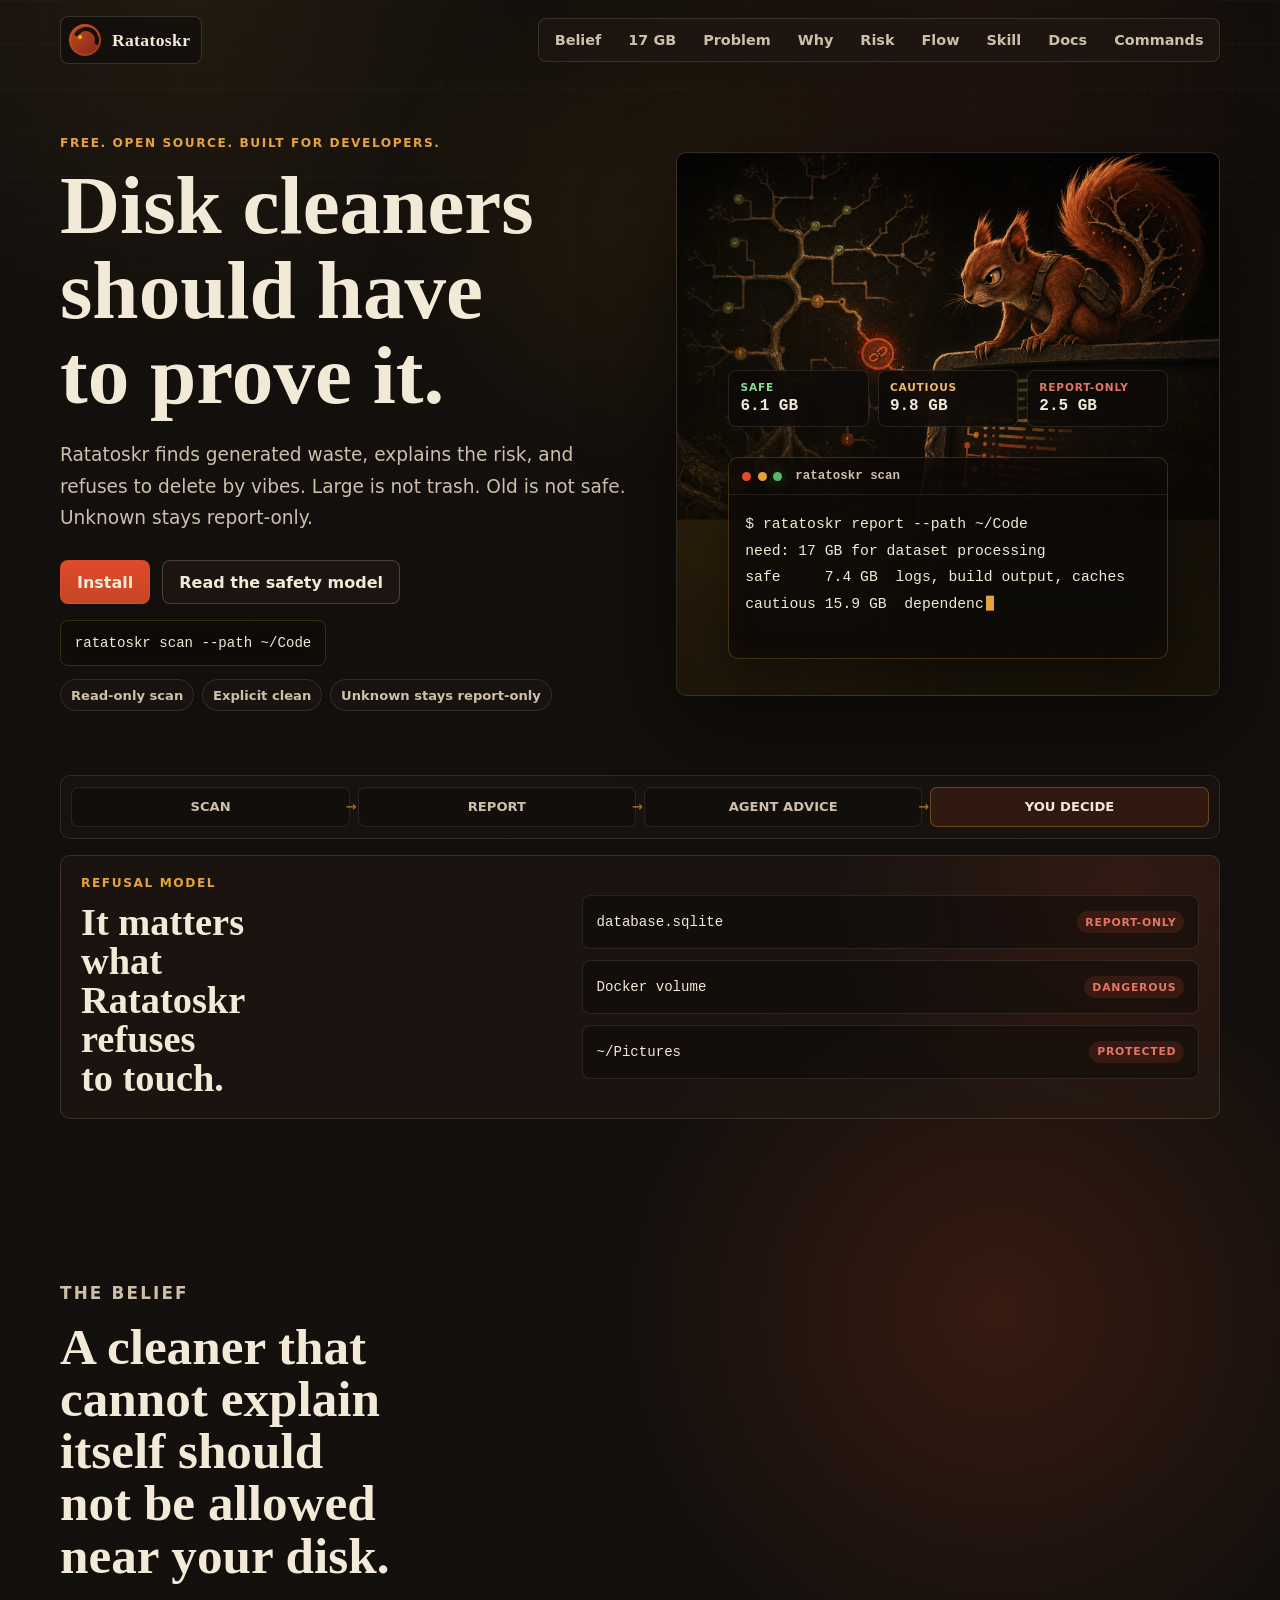
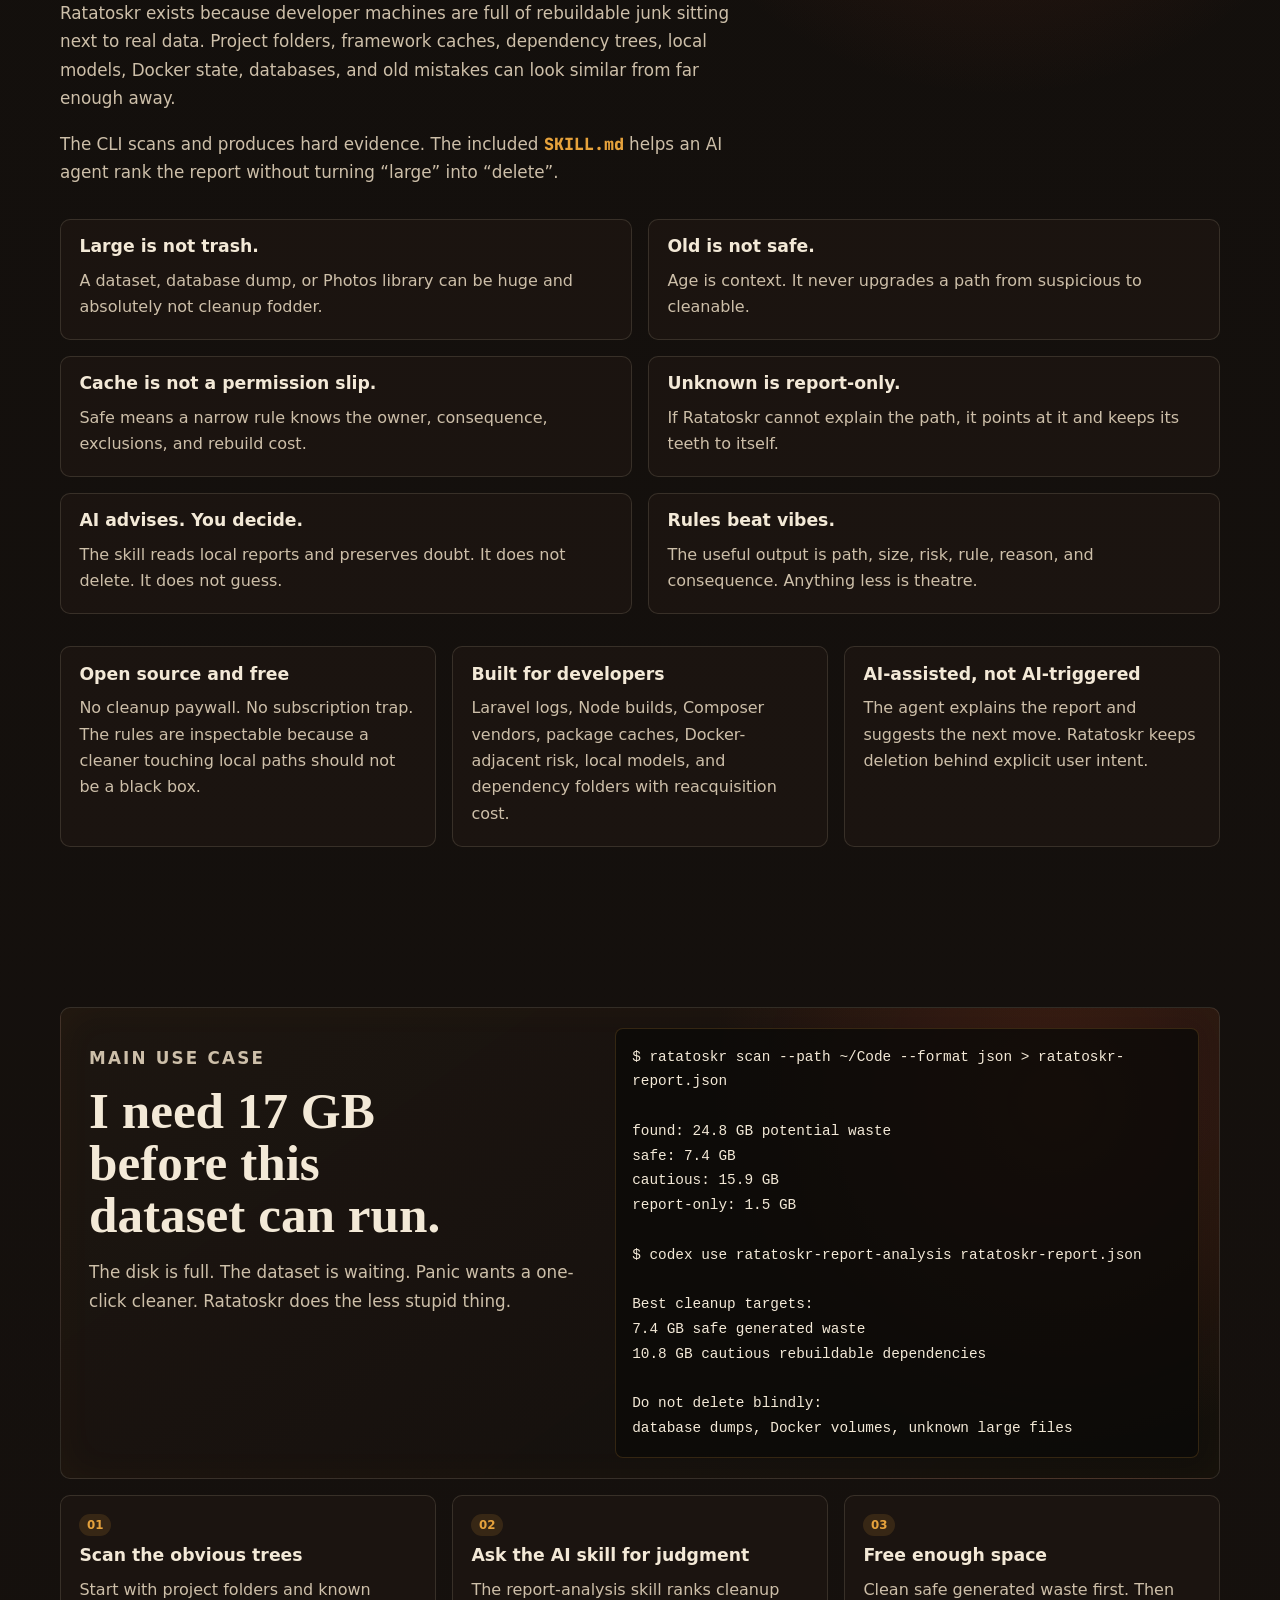
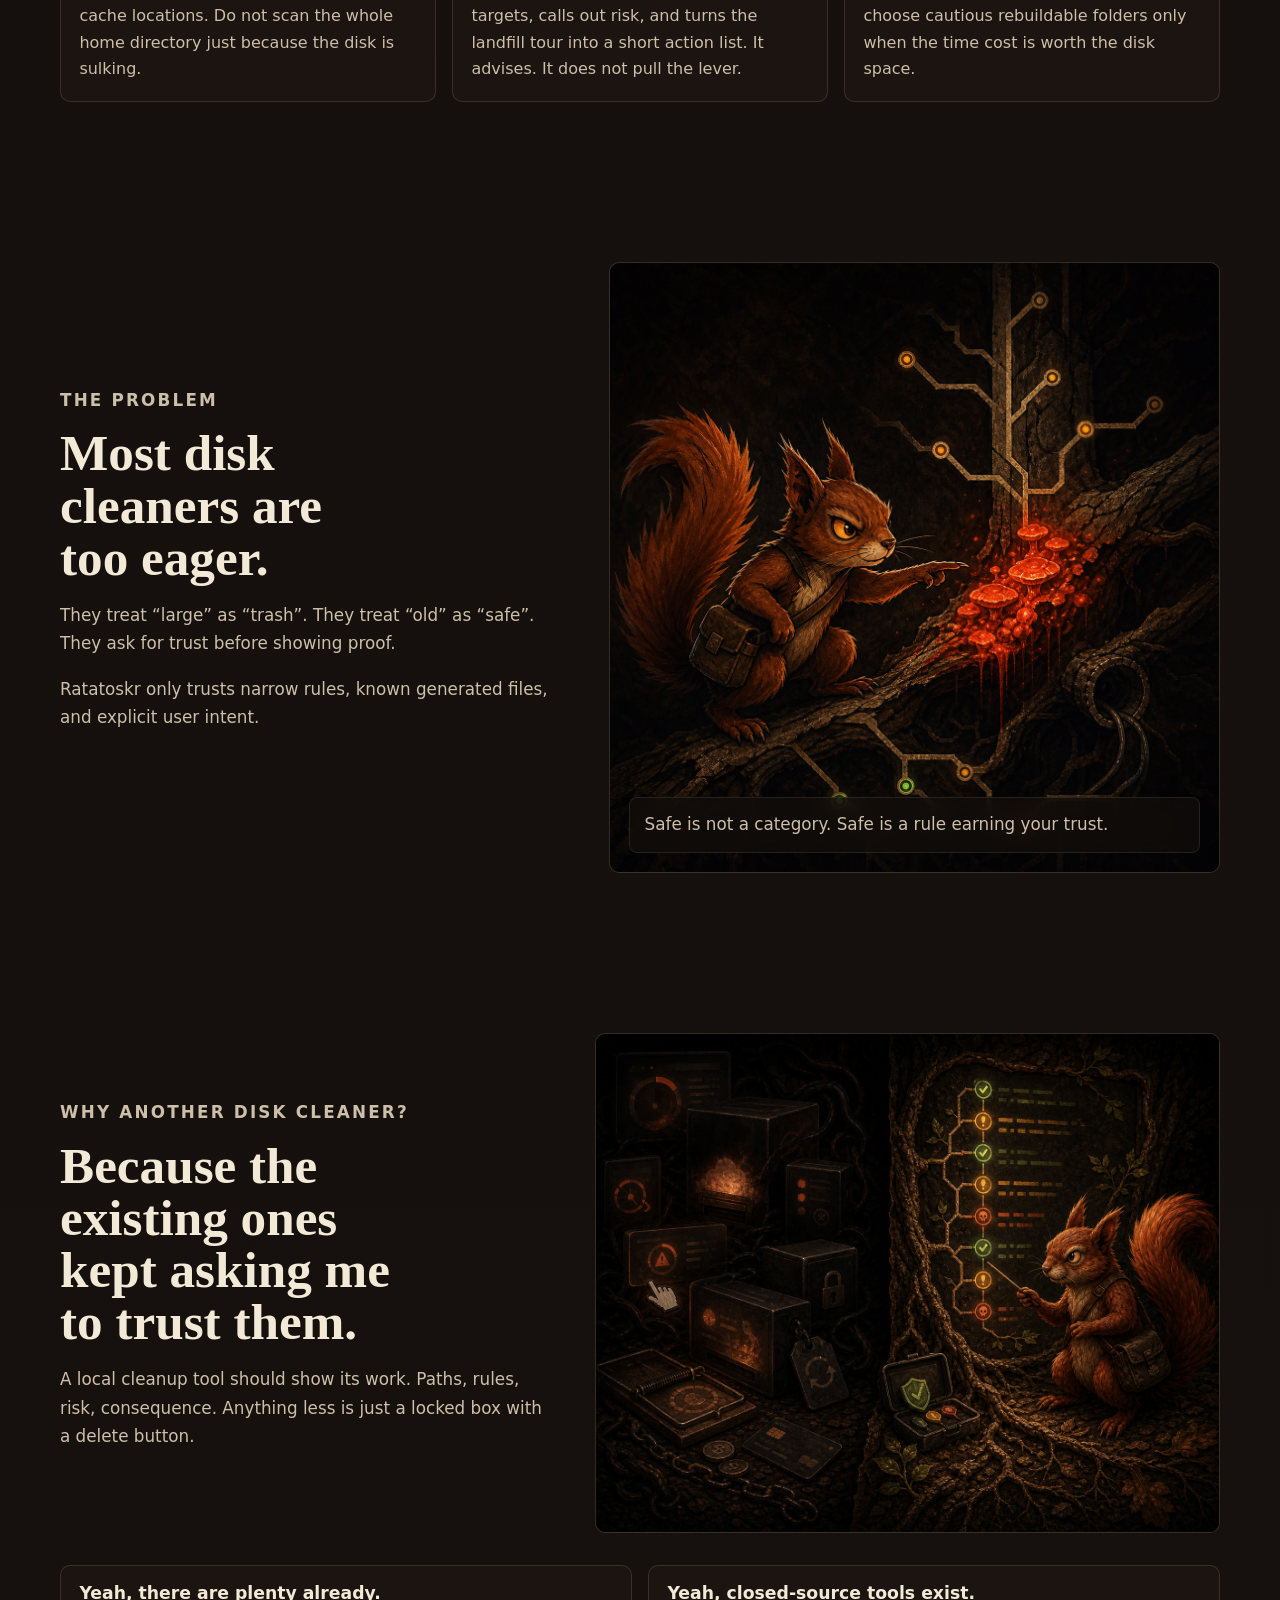
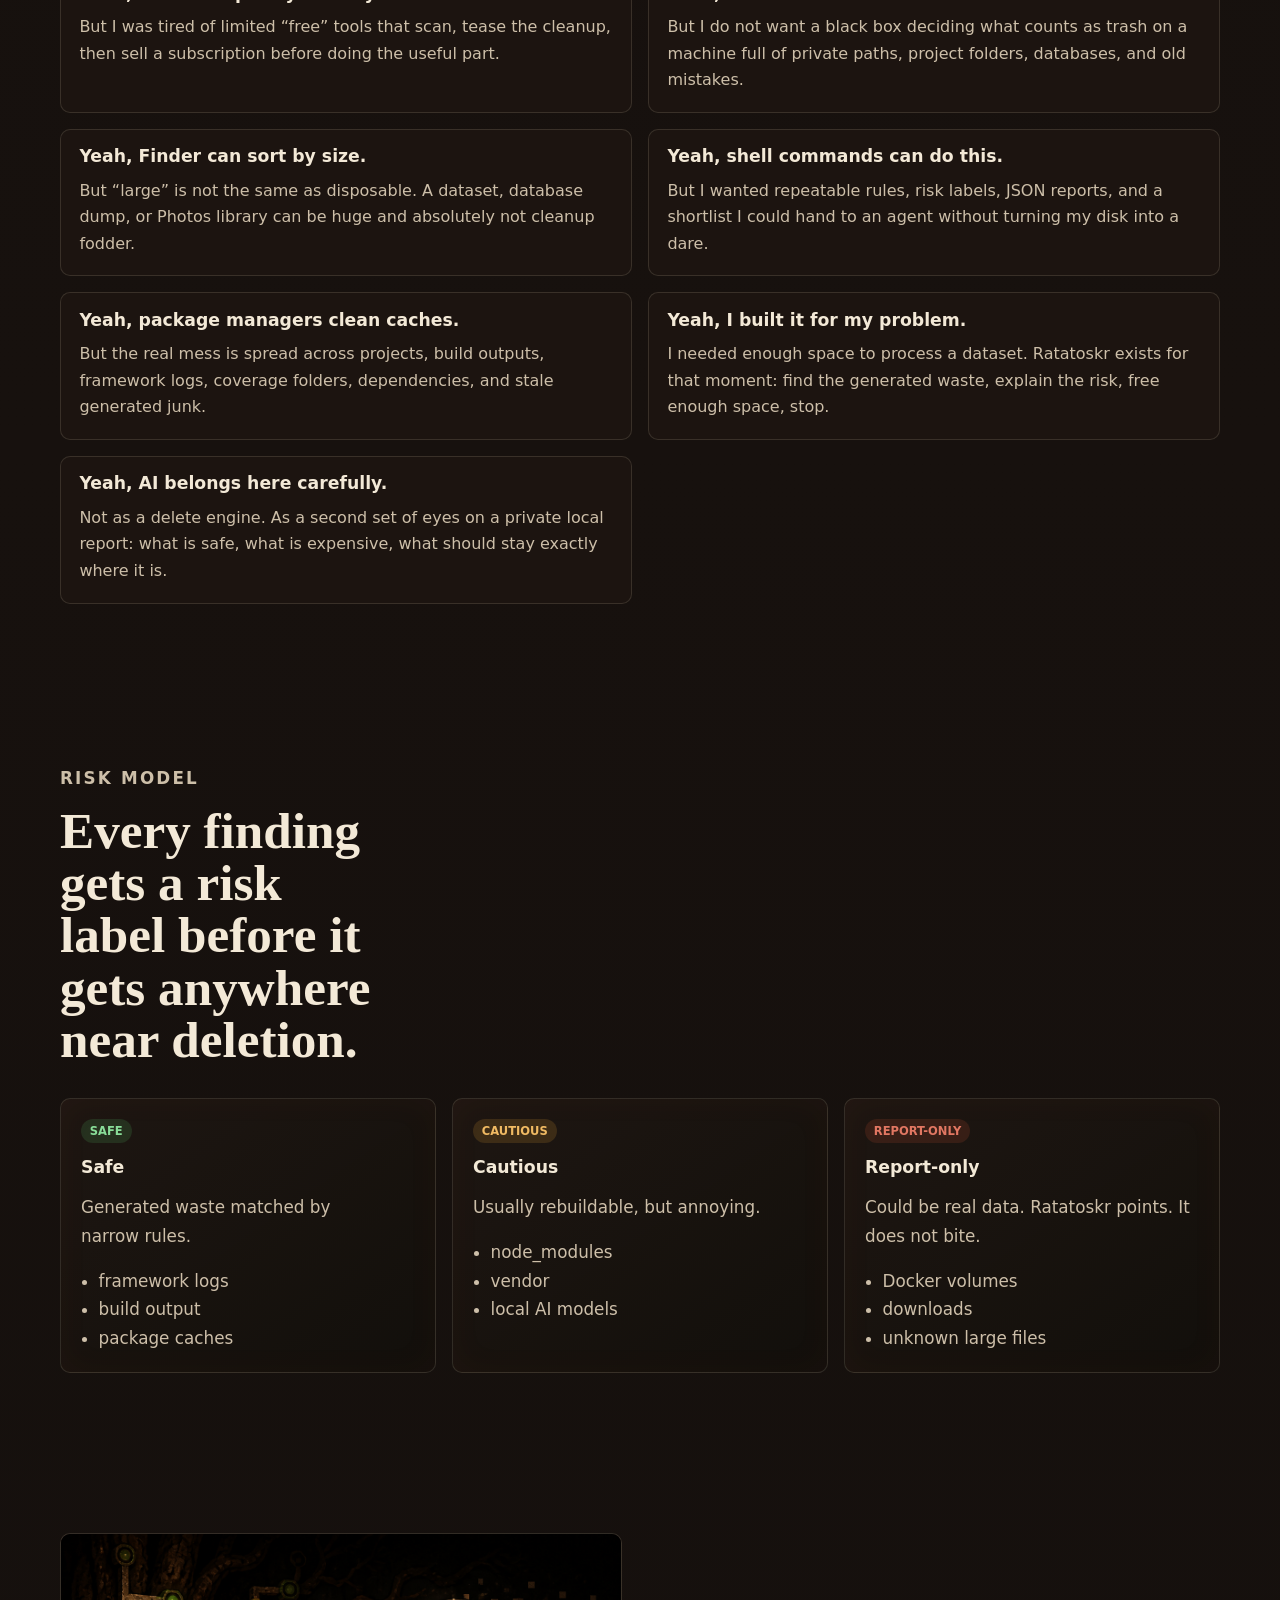
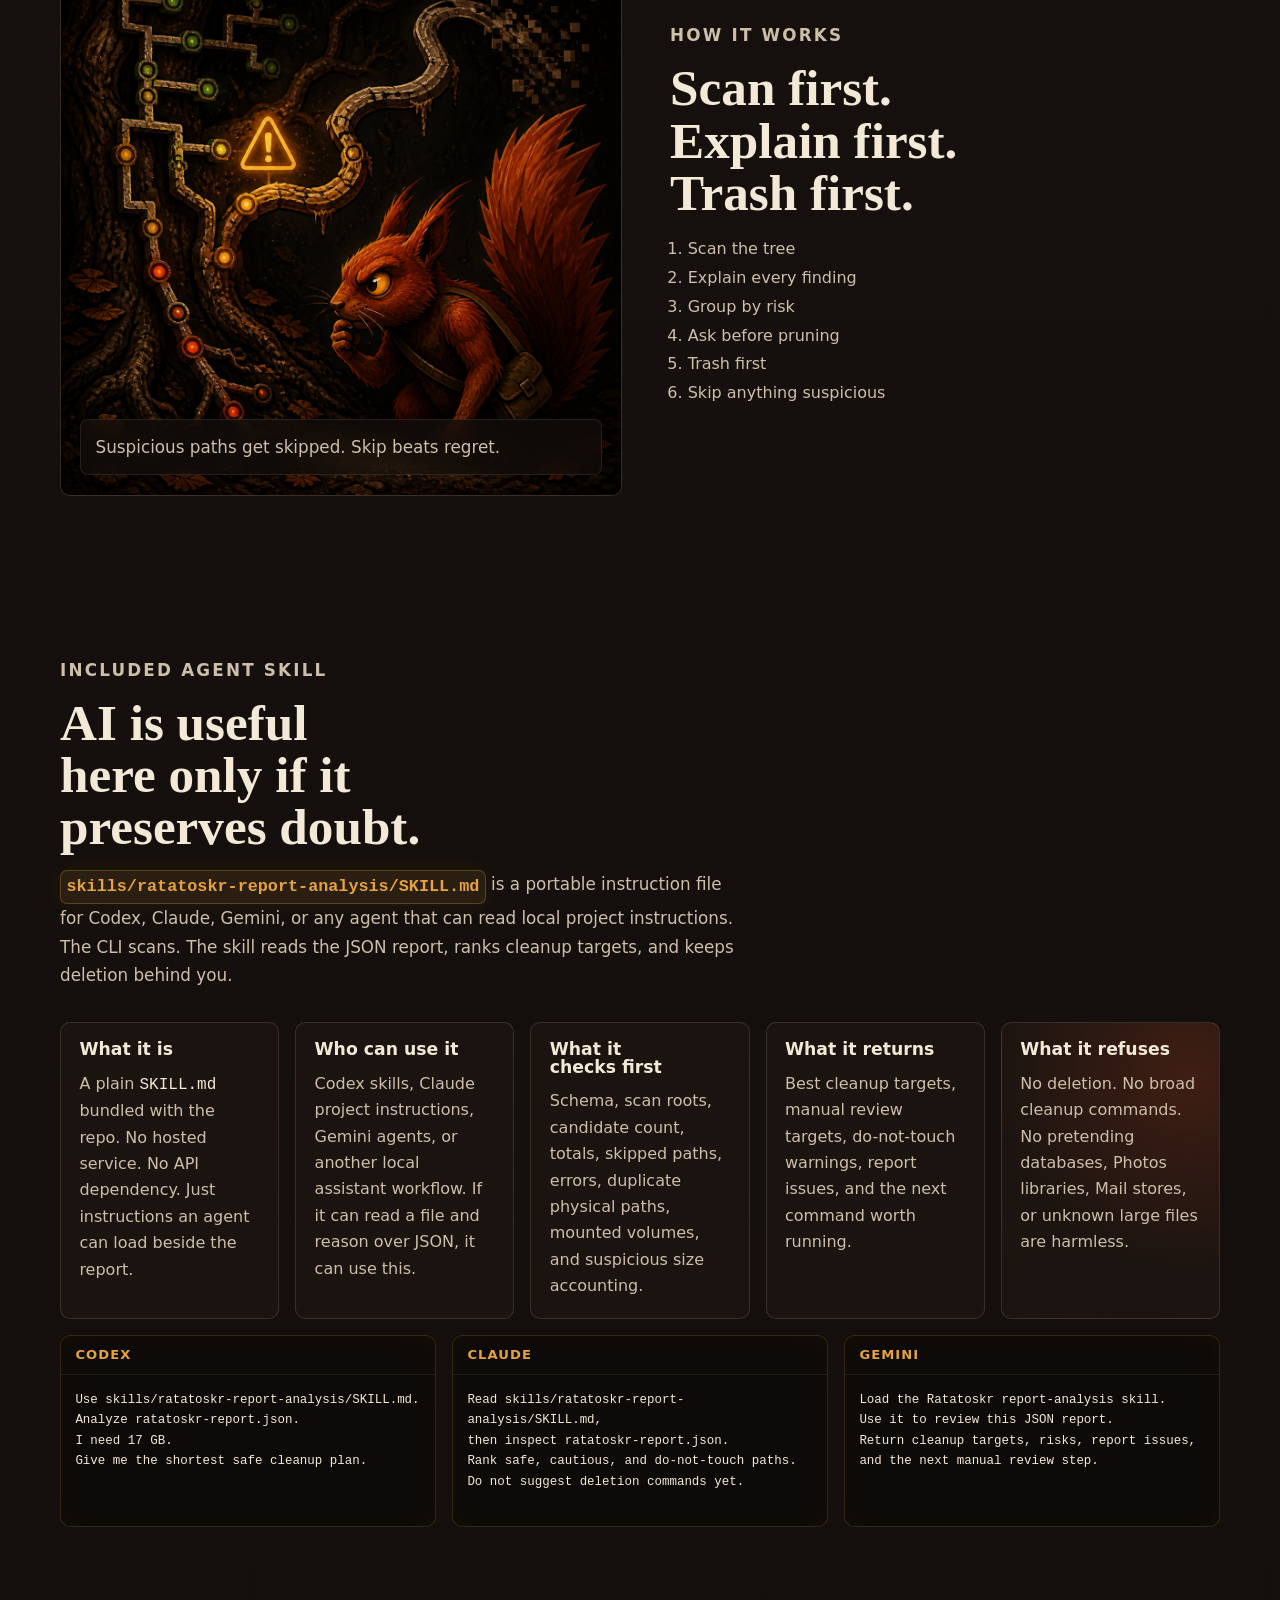
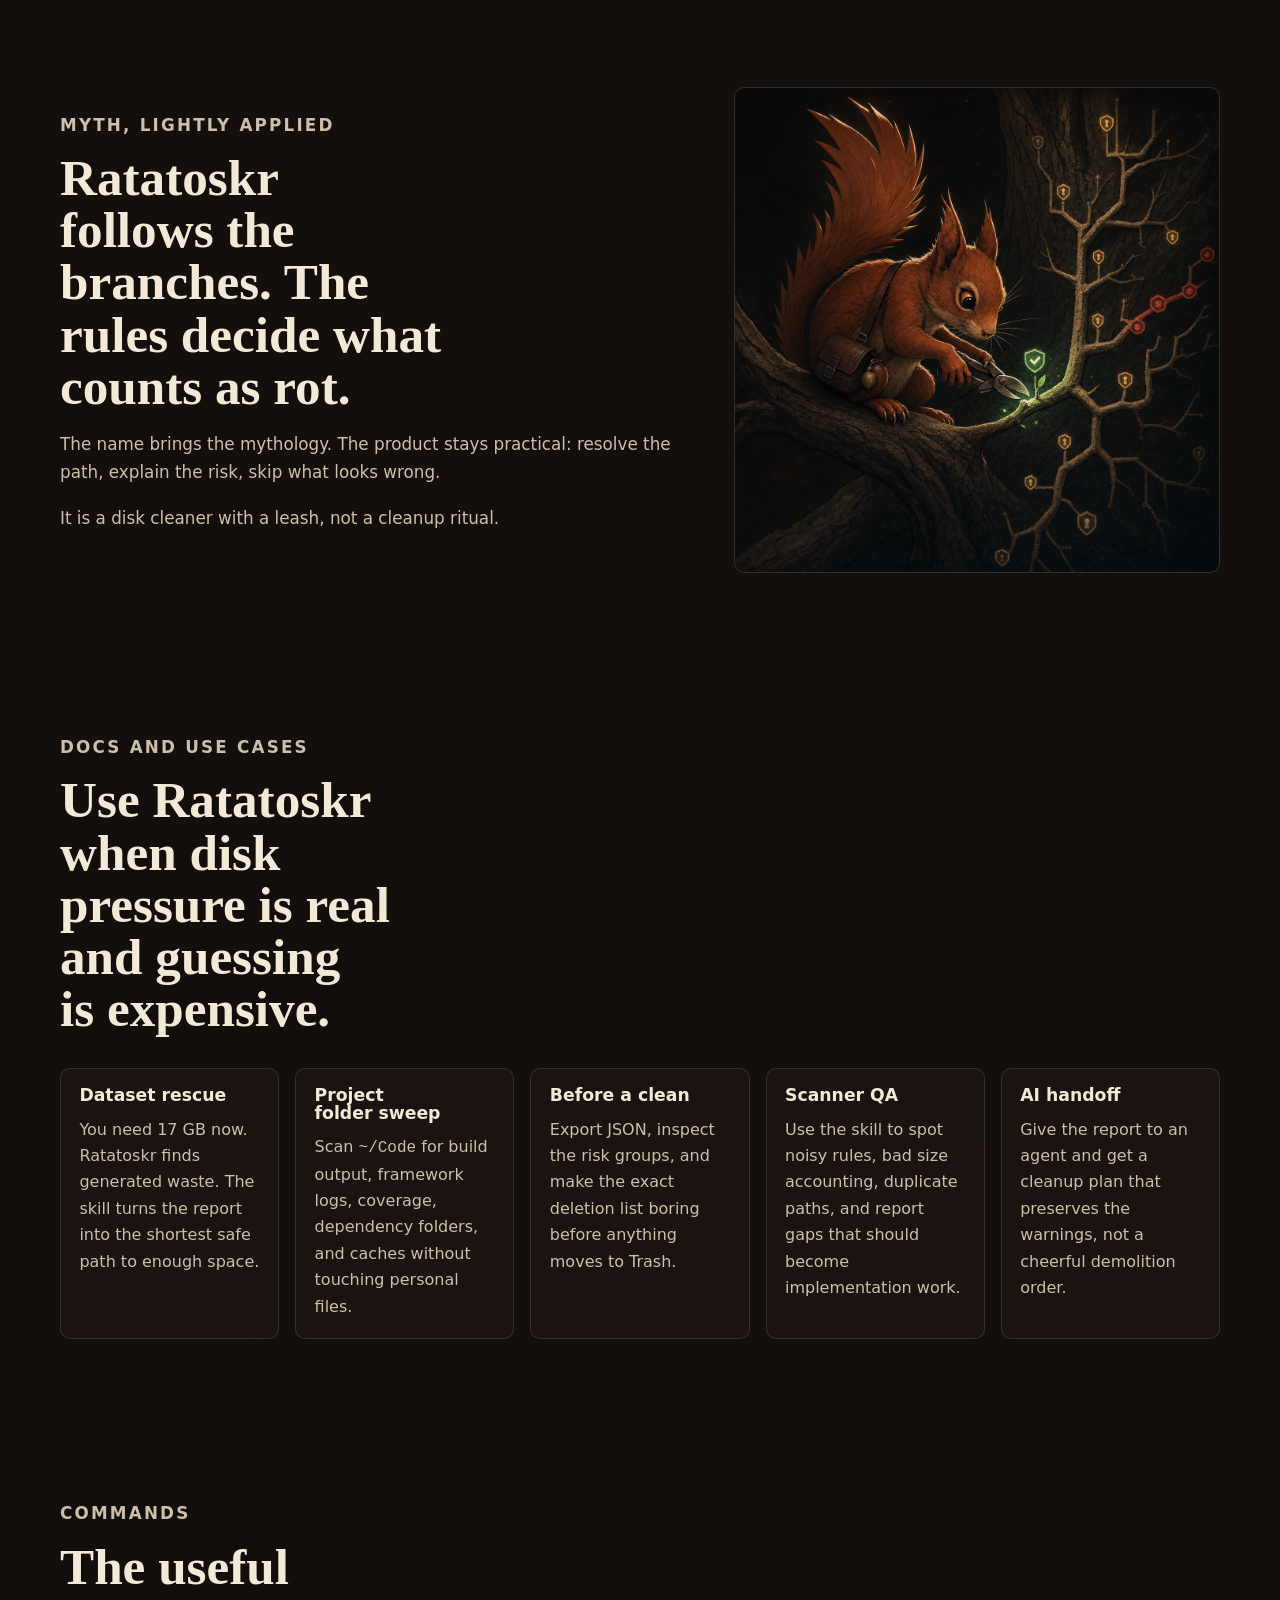
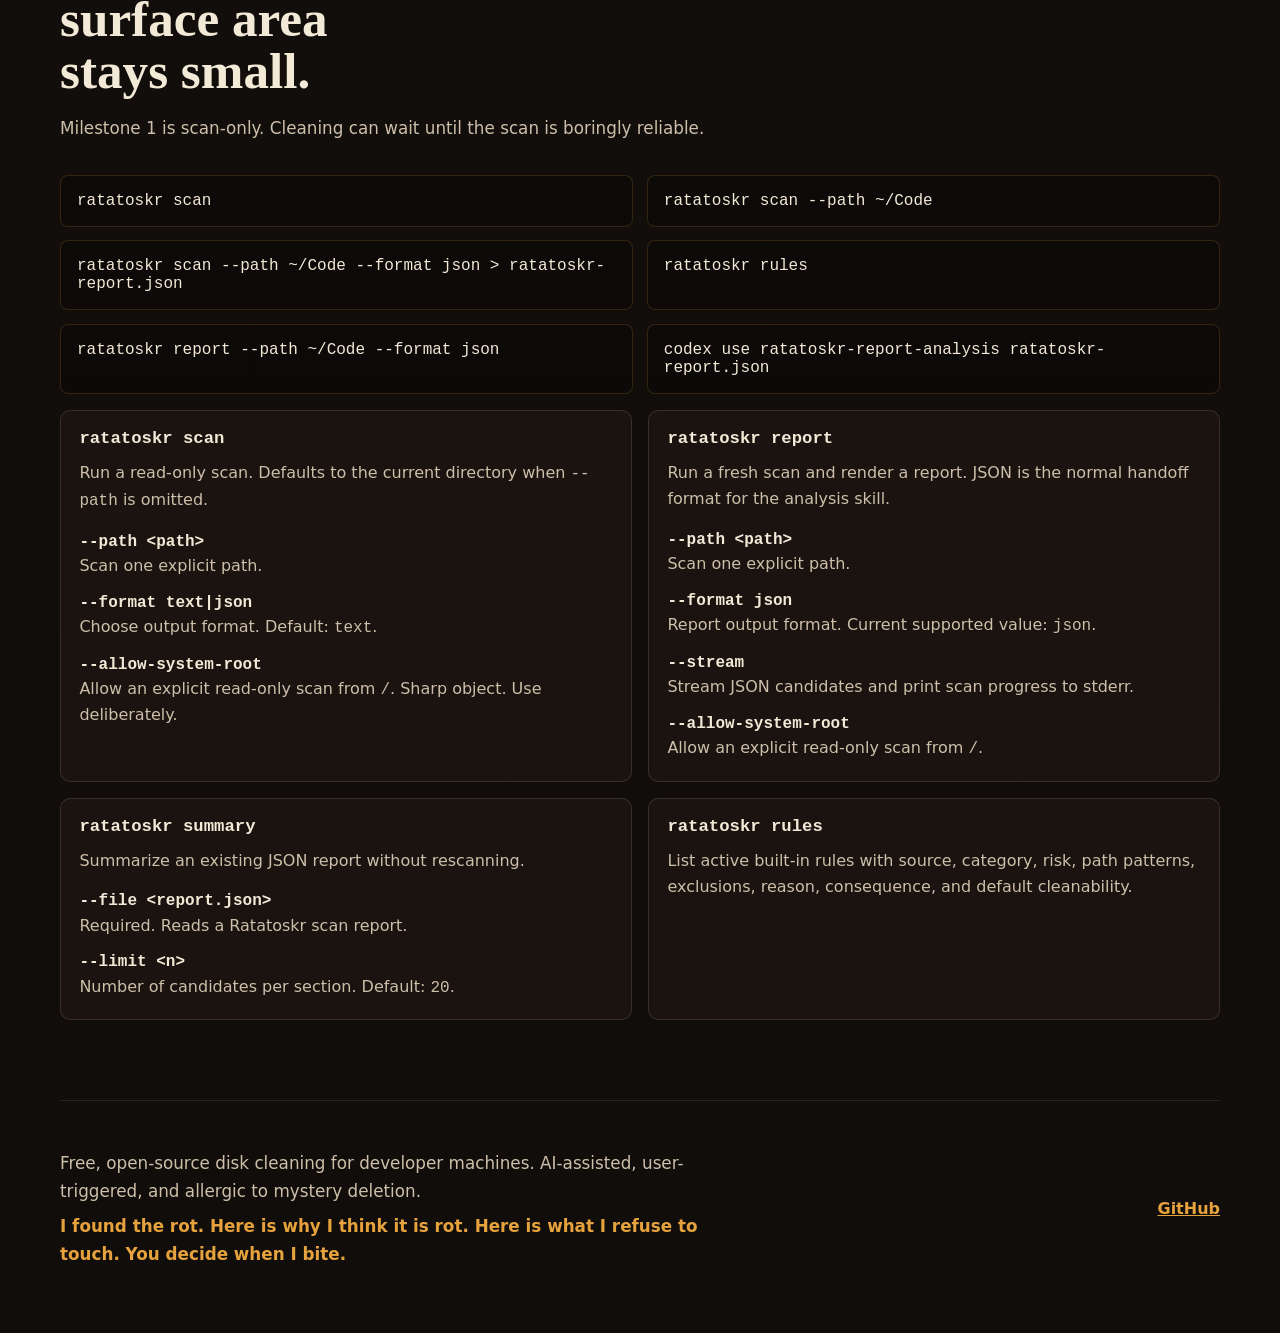
==== commit cab00f08: "docs(site): sharpen landing page belief - Reframe the hero around the core provocation that disk cle" ====
--- a/docs/site/index.html
+++ b/docs/site/index.html
@@ -25,7 +25,7 @@
         <span>Ratatoskr</span>
       </a>
       <nav class="site-nav" aria-label="Main navigation">
-        <a class="nav-link" href="#position">Position</a>
+        <a class="nav-link" href="#position">Belief</a>
         <a class="nav-link" href="#rescue">17 GB</a>
         <a class="nav-link" href="#problem">Problem</a>
         <a class="nav-link" href="#why">Why</a>
@@ -41,8 +41,8 @@
       <section class="hero section-shell" data-reveal>
         <div class="hero-copy">
           <p class="kicker">Free. Open source. Built for developers.</p>
-          <h1>Developers disk cleaner. No bullshit.</h1>
-          <p class="lede">Ratatoskr finds generated waste, explains the risk, and prunes only when told. Evidence first. Deletion never by surprise.</p>
+          <h1>Disk cleaners should have to prove it.</h1>
+          <p class="lede">Ratatoskr finds generated waste, explains the risk, and refuses to delete by vibes. Large is not trash. Old is not safe. Unknown stays report-only.</p>
           <div class="hero-actions">
             <a class="button button-primary" href="#commands">Install</a>
             <a class="button button-secondary" href="#risk">Read the safety model</a>
@@ -118,10 +118,36 @@
 
       <section class="section-shell position-section" id="position" data-reveal>
         <div class="section-intro">
-          <p class="kicker">Position</p>
-          <h2>Not a magic delete button. A local disk auditor with judgment.</h2>
-          <p>Ratatoskr is built for developer machines: project folders, framework caches, build output, dependency trees, local AI models, and the awkward junk normal cleaners do not understand.</p>
-          <p>The CLI scans your disk and produces hard evidence. The AI skill reads the report, ranks what is worth touching, and calls out what can hurt. It does not delete. It does not guess.</p>
+          <p class="kicker">The belief</p>
+          <h2>A cleaner that cannot explain itself should not be allowed near your disk.</h2>
+          <p>Ratatoskr exists because developer machines are full of rebuildable junk sitting next to real data. Project folders, framework caches, dependency trees, local models, Docker state, databases, and old mistakes can look similar from far enough away.</p>
+          <p>The CLI scans and produces hard evidence. The included <span class="skill-name">SKILL.md</span> helps an AI agent rank the report without turning “large” into “delete”.</p>
+        </div>
+        <div class="belief-grid">
+          <article>
+            <h3>Large is not trash.</h3>
+            <p>A dataset, database dump, or Photos library can be huge and absolutely not cleanup fodder.</p>
+          </article>
+          <article>
+            <h3>Old is not safe.</h3>
+            <p>Age is context. It never upgrades a path from suspicious to cleanable.</p>
+          </article>
+          <article>
+            <h3>Cache is not a permission slip.</h3>
+            <p>Safe means a narrow rule knows the owner, consequence, exclusions, and rebuild cost.</p>
+          </article>
+          <article>
+            <h3>Unknown is report-only.</h3>
+            <p>If Ratatoskr cannot explain the path, it points at it and keeps its teeth to itself.</p>
+          </article>
+          <article>
+            <h3>AI advises. You decide.</h3>
+            <p>The skill reads local reports and preserves doubt. It does not delete. It does not guess.</p>
+          </article>
+          <article>
+            <h3>Rules beat vibes.</h3>
+            <p>The useful output is path, size, risk, rule, reason, and consequence. Anything less is theatre.</p>
+          </article>
         </div>
         <div class="position-grid">
           <article>
@@ -187,7 +213,7 @@
         <div class="section-intro">
           <p class="kicker">The problem</p>
           <h2>Most disk cleaners are too eager.</h2>
-          <p>They treat “large” as “trash”. They treat “old” as “safe”. They turn your home folder into a casino.</p>
+          <p>They treat “large” as “trash”. They treat “old” as “safe”. They ask for trust before showing proof.</p>
           <p>Ratatoskr only trusts narrow rules, known generated files, and explicit user intent.</p>
         </div>
         <div class="scene-card rot-card">
@@ -300,7 +326,7 @@
       <section class="section-shell skill-section" id="skill" data-reveal>
         <div class="section-intro">
           <p class="kicker">Included agent skill</p>
-          <h2>Ratatoskr ships with a <span class="skill-name">SKILL.md</span> your AI agent can use.</h2>
+          <h2>AI is useful here only if it preserves doubt.</h2>
           <p><code class="skill-path">skills/ratatoskr-report-analysis/SKILL.md</code> is a portable instruction file for Codex, Claude, Gemini, or any agent that can read local project instructions. The CLI scans. The skill reads the JSON report, ranks cleanup targets, and keeps deletion behind you.</p>
         </div>
         <div class="skill-layout">
@@ -352,10 +378,10 @@
 
       <section class="section-shell myth-section" data-reveal>
         <div class="section-intro">
-          <p class="kicker">Myth without cosplay</p>
-          <h2>The filesystem is Yggdrasil. Fine. Now check the path again.</h2>
-          <p>Ratatoskr runs from roots to branches, reporting what gnaws at the disk. Then it waits.</p>
-          <p>No heroic cleanup ritual. No one-click bonfire. No horned helmet nonsense. Just careful pruning.</p>
+          <p class="kicker">Myth, lightly applied</p>
+          <h2>Ratatoskr follows the branches. The rules decide what counts as rot.</h2>
+          <p>The name brings the mythology. The product stays practical: resolve the path, explain the risk, skip what looks wrong.</p>
+          <p>It is a disk cleaner with a leash, not a cleanup ritual.</p>
         </div>
         <div class="prune-scene">
           <img src="assets/images/safe-prune.png" alt="Ratatoskr carefully clips one safe twig while leaving the rest of the filesystem tree untouched." width="1024" height="1024" loading="lazy">
--- a/docs/site/assets/site.css
+++ b/docs/site/assets/site.css
@@ -709,14 +709,29 @@
   gap: 1rem;
 }
 
+.belief-grid,
 .position-grid {
   display: grid;
   margin-top: 2rem;
+  gap: 1rem;
+}
+
+.belief-grid {
+  grid-template-columns: repeat(2, minmax(0, 1fr));
+}
+
+.belief-grid article {
+  background:
+    radial-gradient(circle at 94% 18%, rgba(226, 74, 42, 0.1), transparent 10rem),
+    rgba(31, 23, 18, 0.68);
+}
+
+.position-grid {
   grid-template-columns: repeat(3, minmax(0, 1fr));
-  gap: 1rem;
 }
 
 .rescue-steps article,
+.belief-grid article,
 .position-grid article,
 .skill-card,
 .doc-card,
@@ -729,6 +744,7 @@
 }
 
 .rescue-steps article:hover,
+.belief-grid article:hover,
 .position-grid article:hover,
 .skill-card:hover,
 .doc-card:hover,
@@ -753,6 +769,7 @@
 }
 
 .rescue-steps p,
+.belief-grid p,
 .position-grid p,
 .skill-card p,
 .doc-card p,
@@ -1324,6 +1341,7 @@
   .command-grid,
   .reference-grid,
   .rescue-steps,
+  .belief-grid,
   .position-grid,
   .decision-flow,
   .skill-layout,
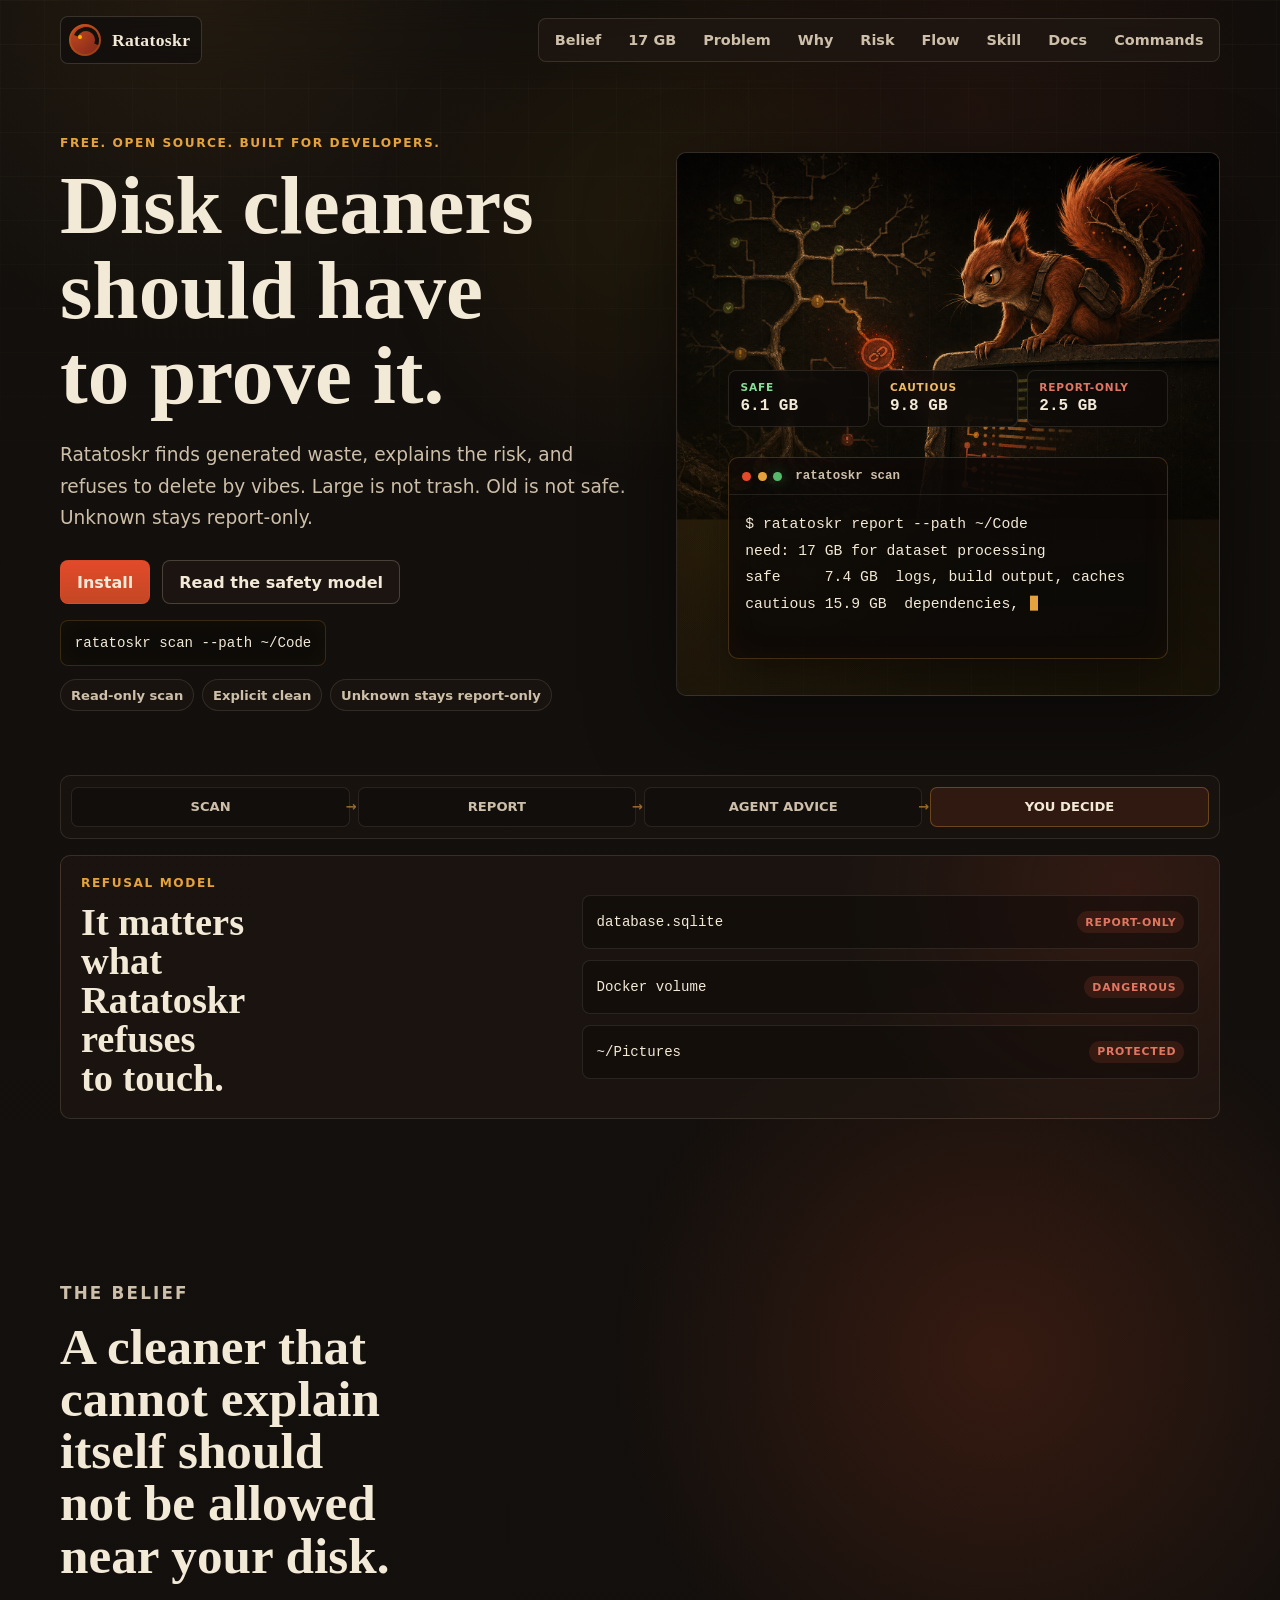
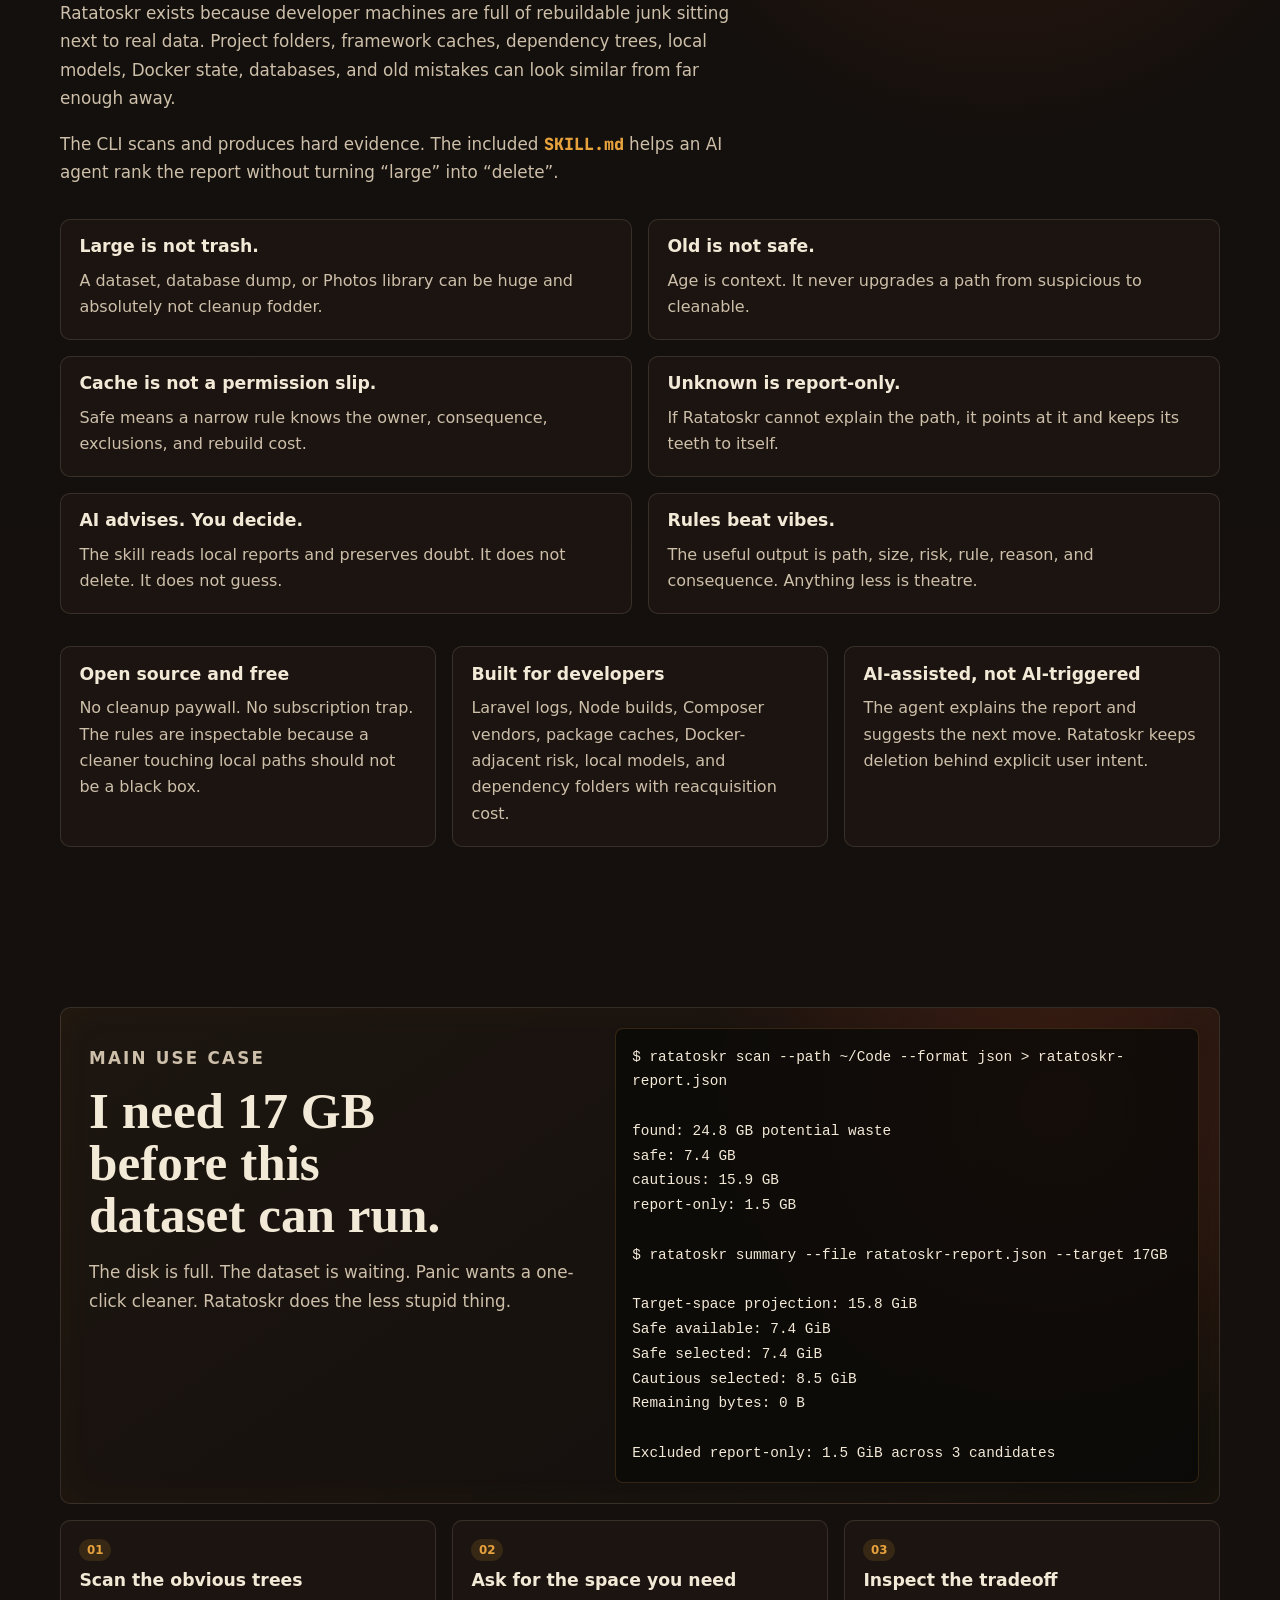
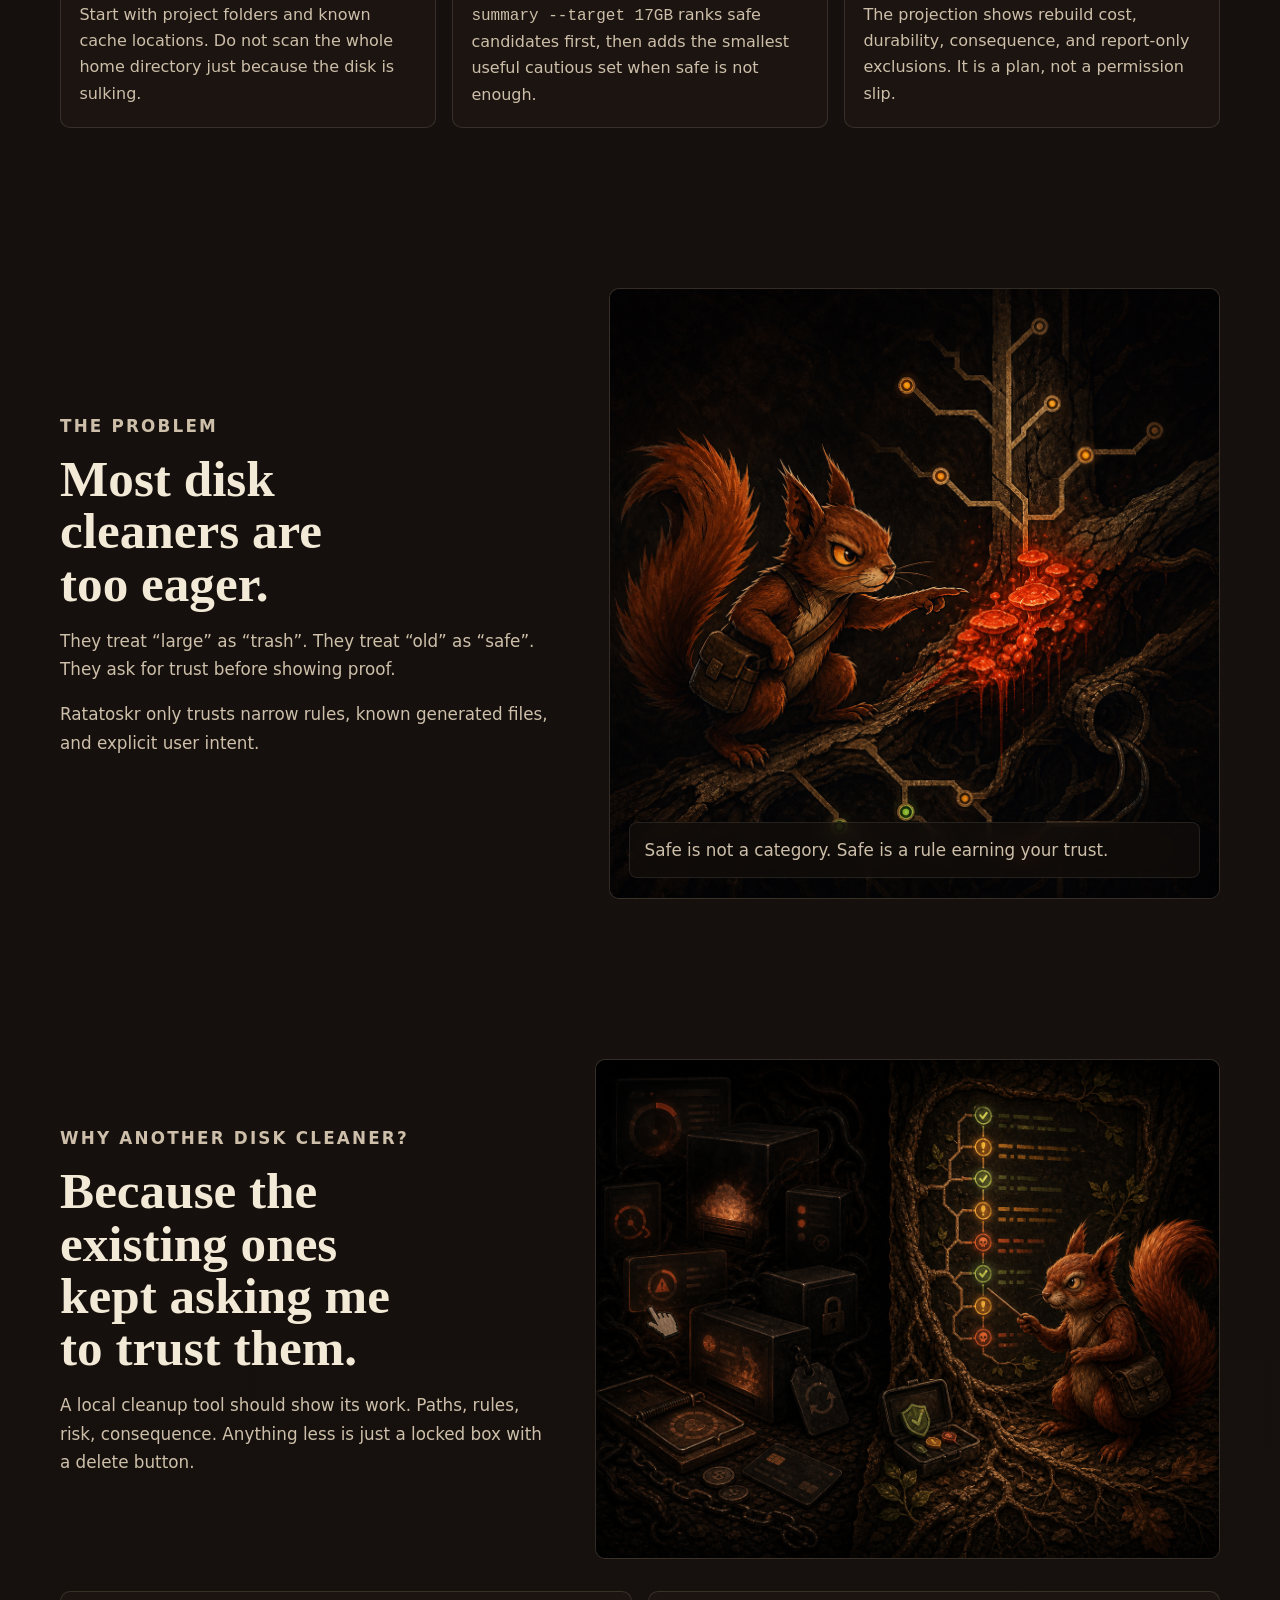
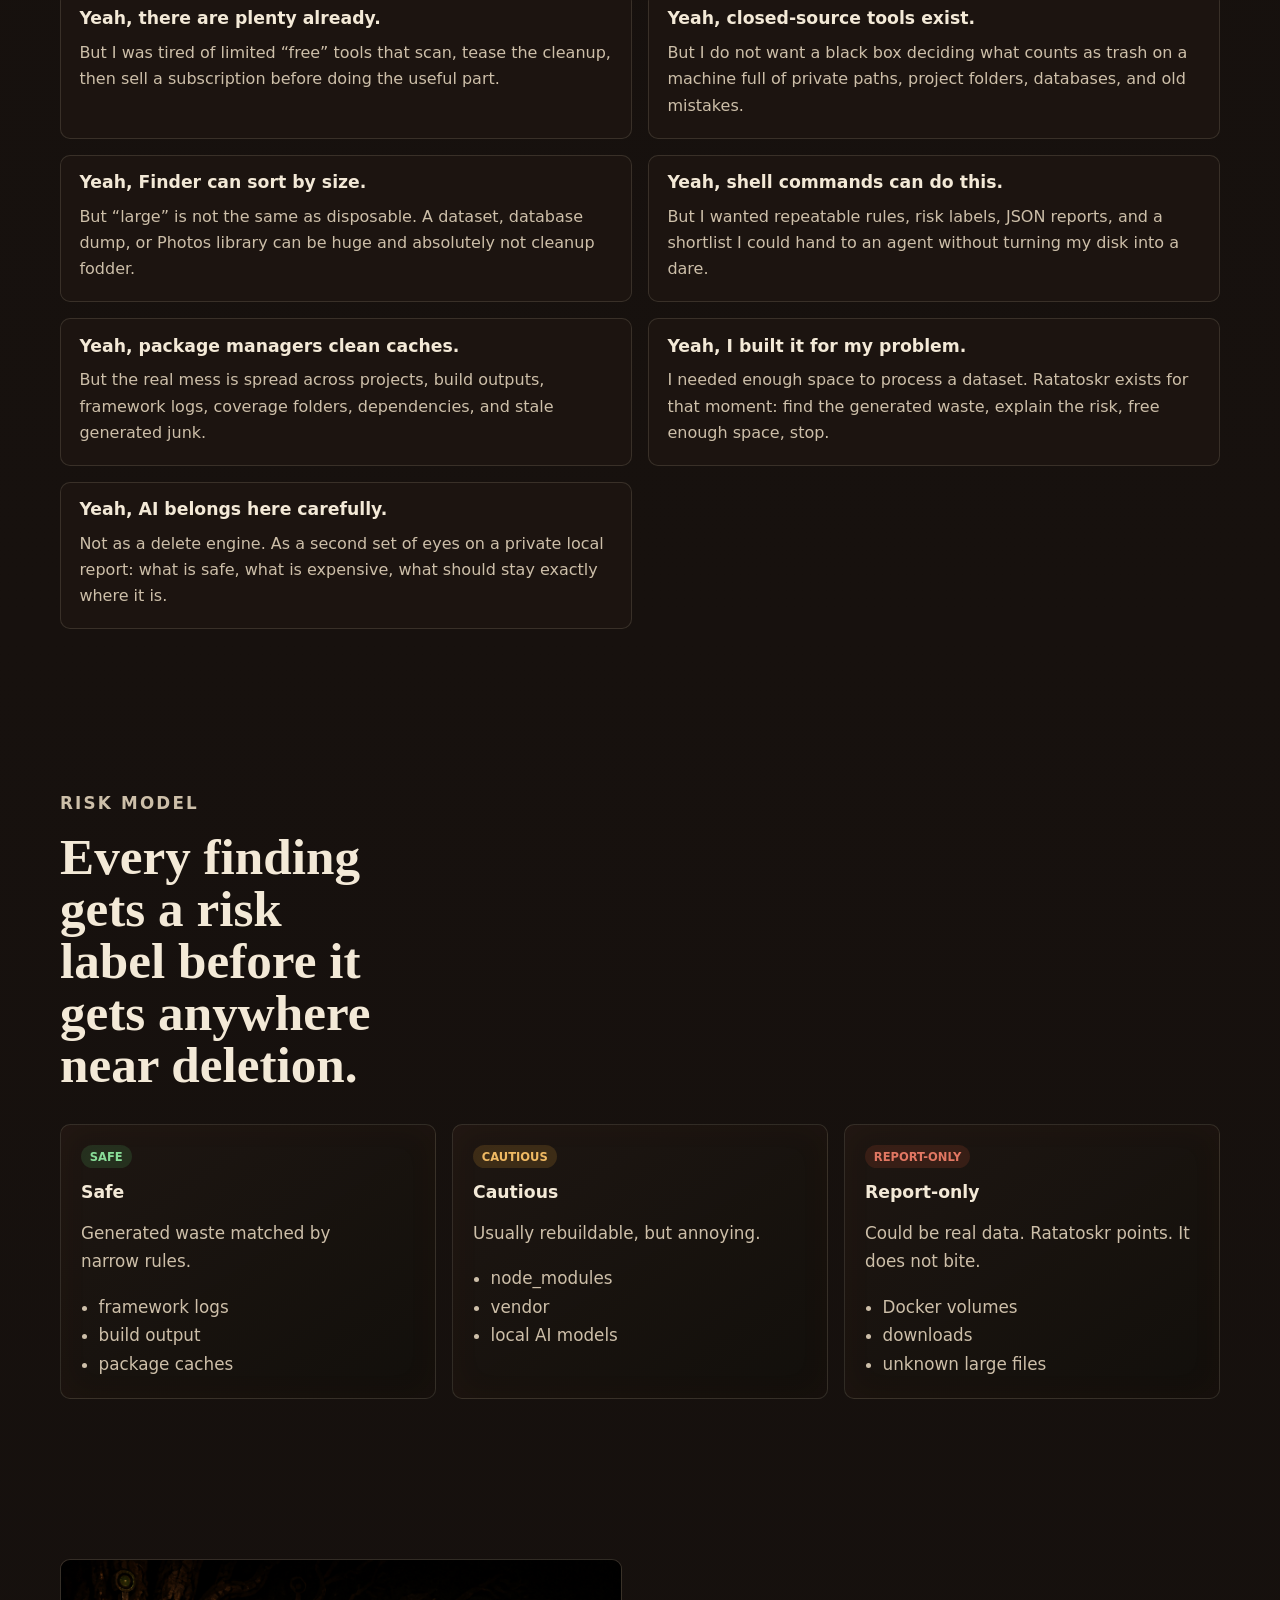
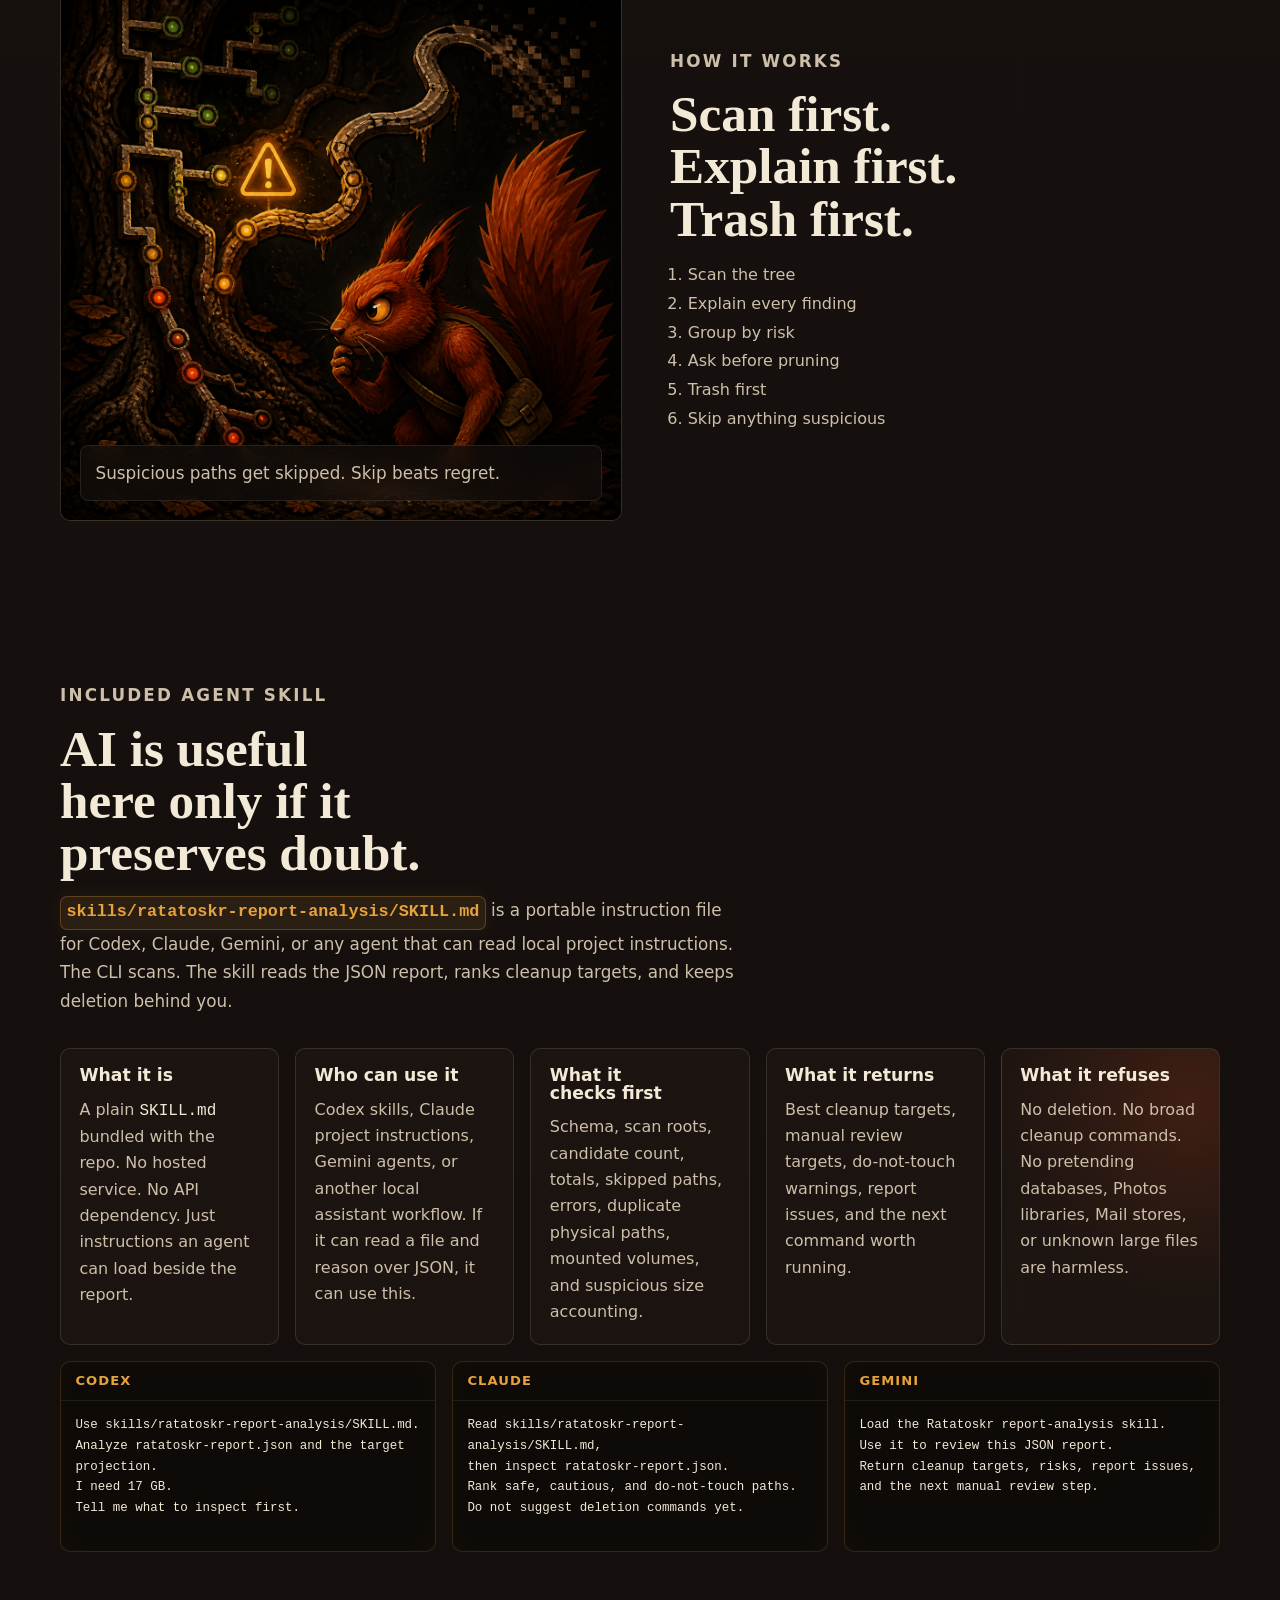
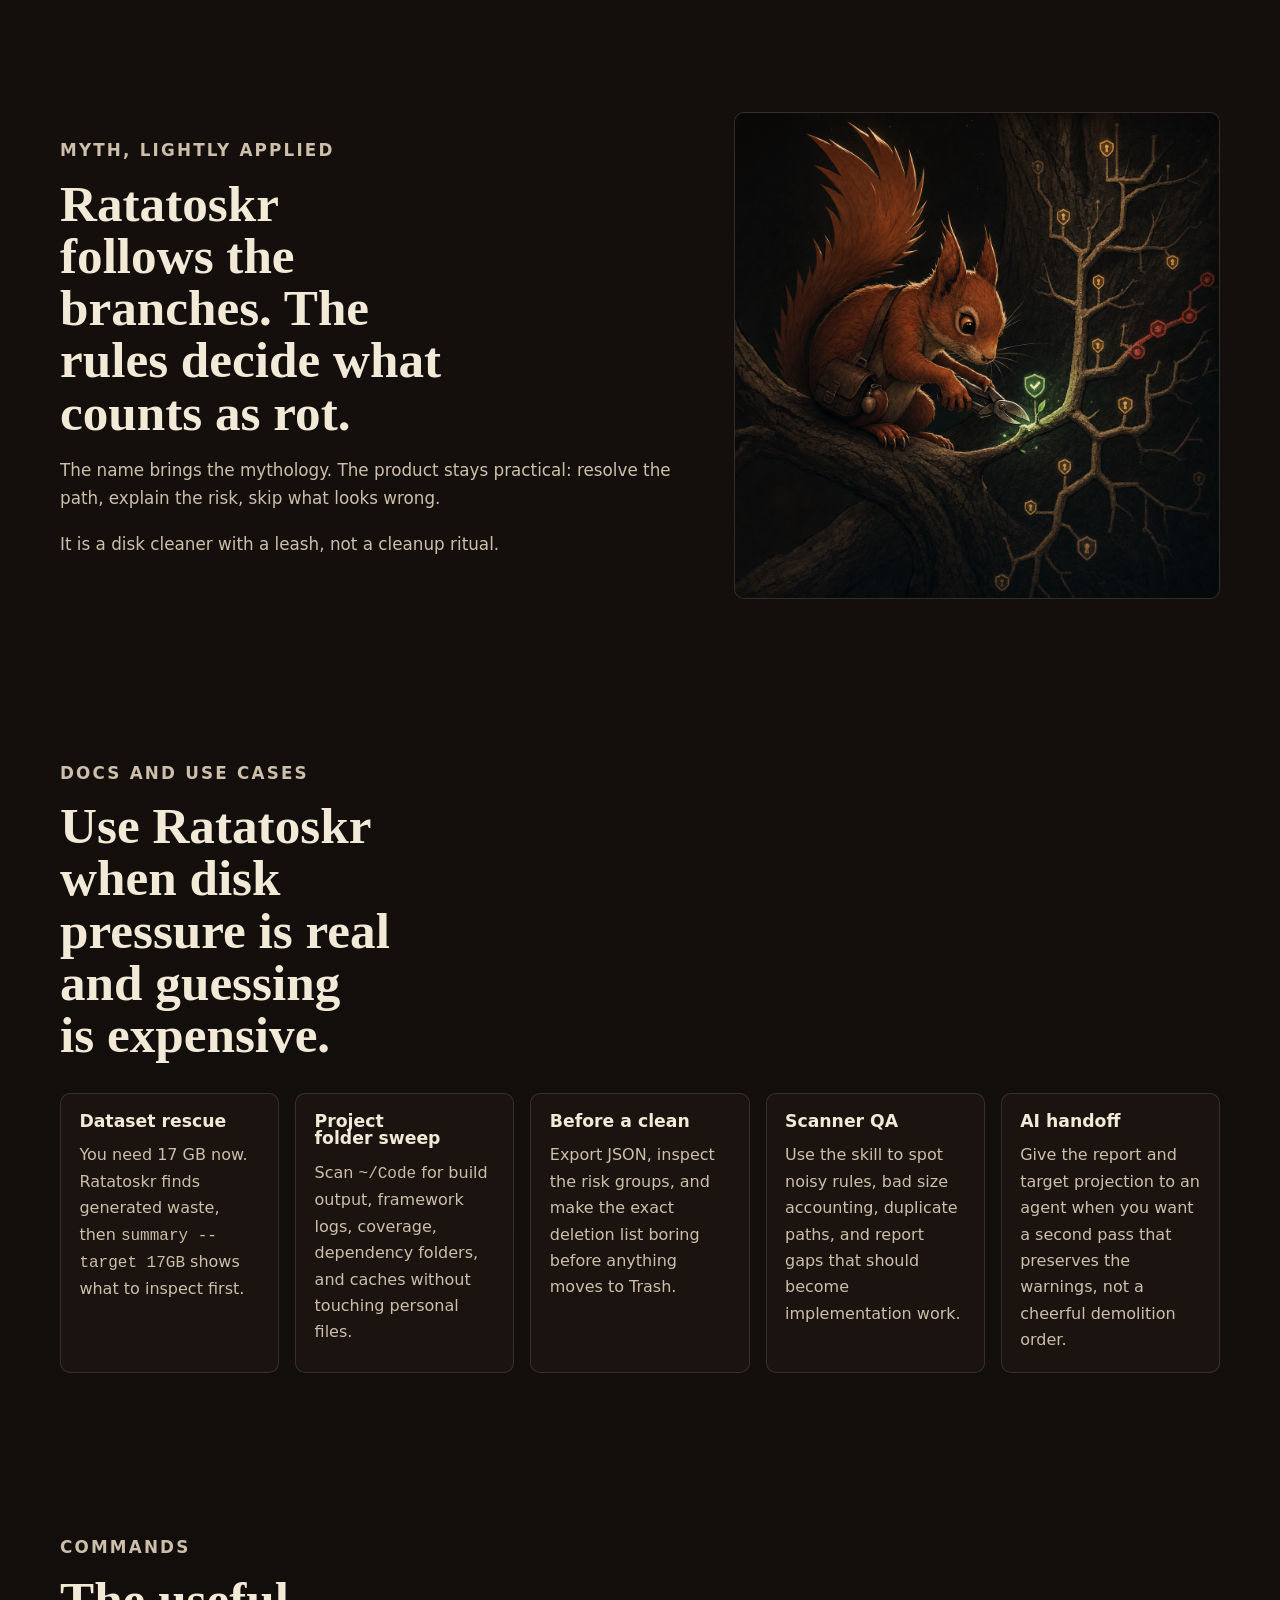
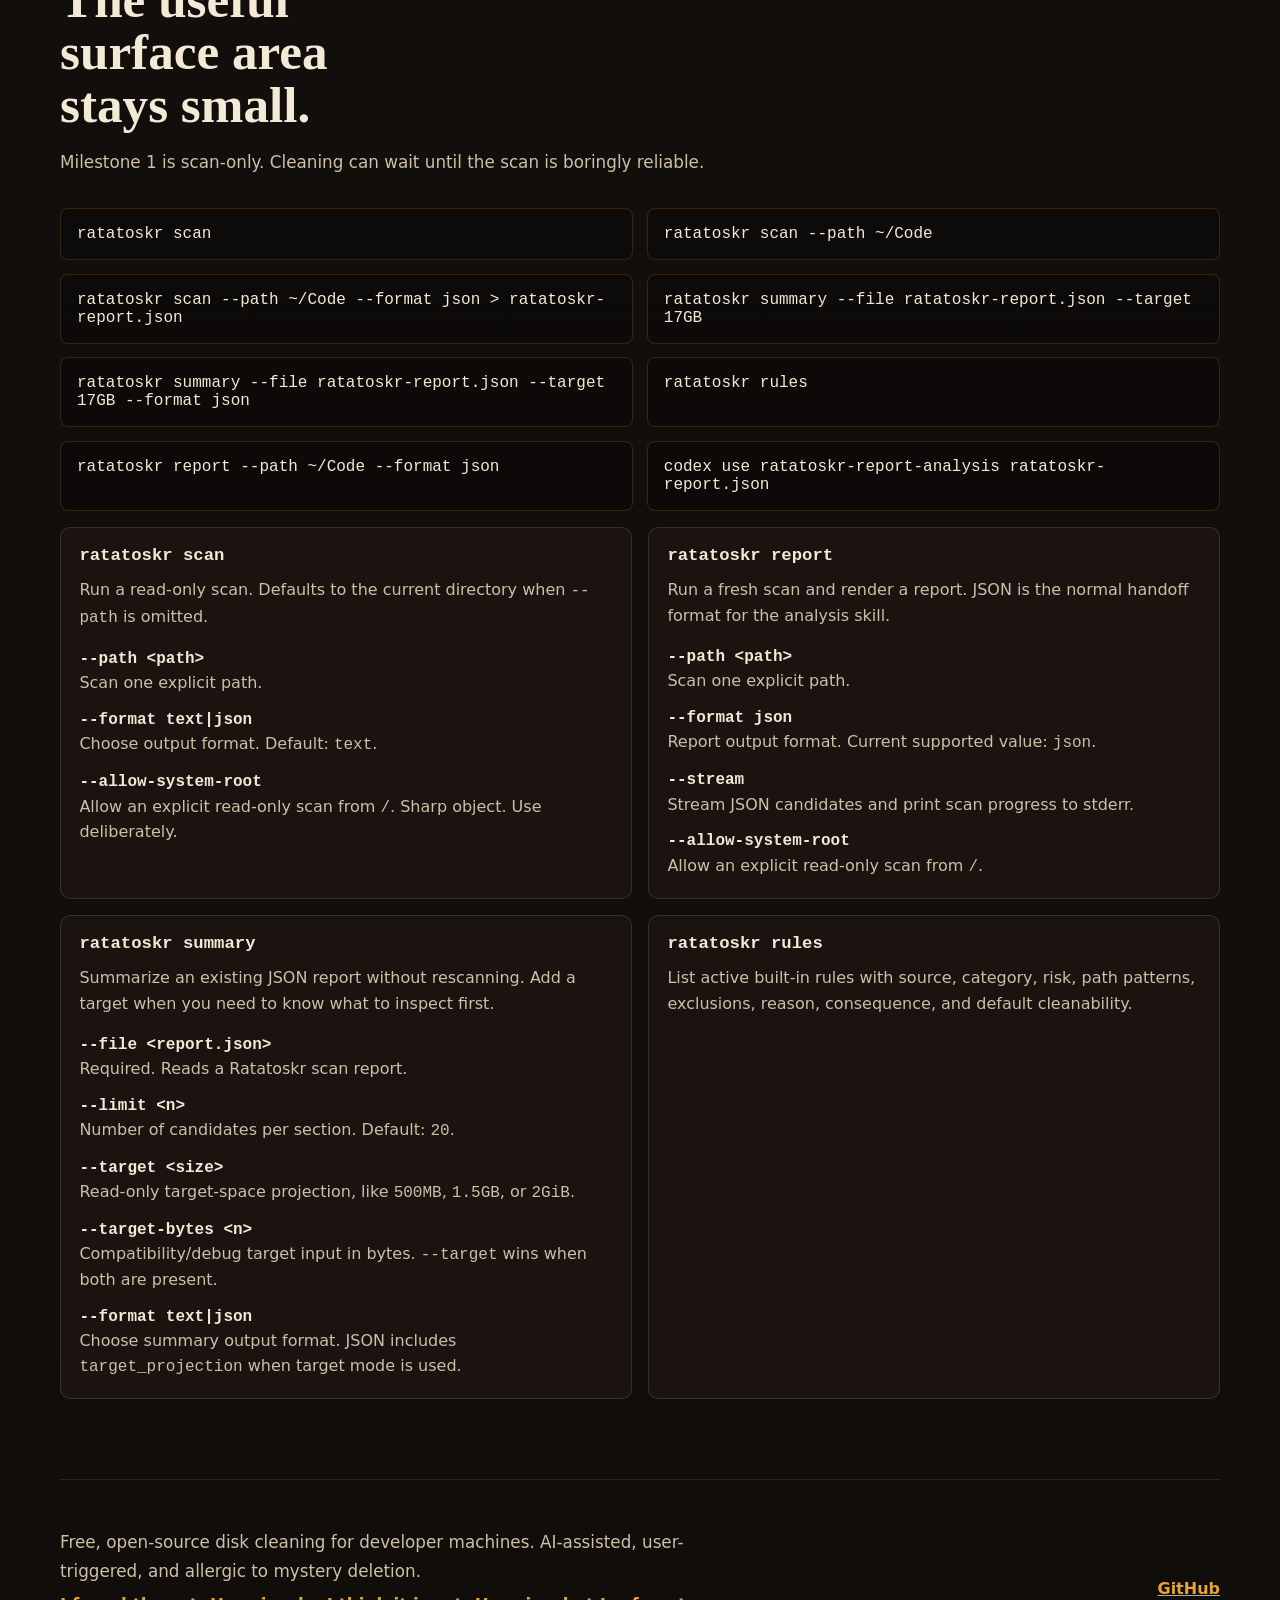
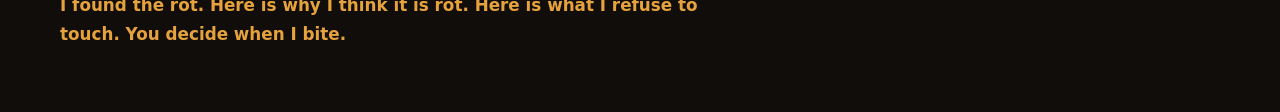
==== commit ef639463: "docs(site): document target projections - Show summary target mode in the dataset rescue flow - Add " ====
--- a/docs/site/index.html
+++ b/docs/site/index.html
@@ -180,14 +180,15 @@
 cautious: 15.9 GB
 report-only: 1.5 GB
 
-$ codex use ratatoskr-report-analysis ratatoskr-report.json
-
-Best cleanup targets:
-7.4 GB safe generated waste
-10.8 GB cautious rebuildable dependencies
-
-Do not delete blindly:
-database dumps, Docker volumes, unknown large files</code></pre>
+$ ratatoskr summary --file ratatoskr-report.json --target 17GB
+
+Target-space projection: 15.8 GiB
+Safe available: 7.4 GiB
+Safe selected: 7.4 GiB
+Cautious selected: 8.5 GiB
+Remaining bytes: 0 B
+
+Excluded report-only: 1.5 GiB across 3 candidates</code></pre>
           </div>
         </div>
         <div class="rescue-steps">
@@ -198,13 +199,13 @@
           </article>
           <article>
             <span>02</span>
-            <h3>Ask the AI skill for judgment</h3>
-            <p>The report-analysis skill ranks cleanup targets, calls out risk, and turns the landfill tour into a short action list. It advises. It does not pull the lever.</p>
+            <h3>Ask for the space you need</h3>
+            <p><code>summary --target 17GB</code> ranks safe candidates first, then adds the smallest useful cautious set when safe is not enough.</p>
           </article>
           <article>
             <span>03</span>
-            <h3>Free enough space</h3>
-            <p>Clean safe generated waste first. Then choose cautious rebuildable folders only when the time cost is worth the disk space.</p>
+            <h3>Inspect the tradeoff</h3>
+            <p>The projection shows rebuild cost, durability, consequence, and report-only exclusions. It is a plan, not a permission slip.</p>
           </article>
         </div>
       </section>
@@ -355,9 +356,9 @@
           <div class="prompt-card">
             <h3>Codex</h3>
             <pre><code>Use skills/ratatoskr-report-analysis/SKILL.md.
-Analyze ratatoskr-report.json.
+Analyze ratatoskr-report.json and the target projection.
 I need 17 GB.
-Give me the shortest safe cleanup plan.</code></pre>
+Tell me what to inspect first.</code></pre>
           </div>
           <div class="prompt-card">
             <h3>Claude</h3>
@@ -396,7 +397,7 @@
         <div class="docs-grid">
           <article class="doc-card">
             <h3>Dataset rescue</h3>
-            <p>You need 17 GB now. Ratatoskr finds generated waste. The skill turns the report into the shortest safe path to enough space.</p>
+            <p>You need 17 GB now. Ratatoskr finds generated waste, then <code>summary --target 17GB</code> shows what to inspect first.</p>
           </article>
           <article class="doc-card">
             <h3>Project folder sweep</h3>
@@ -412,7 +413,7 @@
           </article>
           <article class="doc-card">
             <h3>AI handoff</h3>
-            <p>Give the report to an agent and get a cleanup plan that preserves the warnings, not a cheerful demolition order.</p>
+            <p>Give the report and target projection to an agent when you want a second pass that preserves the warnings, not a cheerful demolition order.</p>
           </article>
         </div>
       </section>
@@ -427,6 +428,8 @@
           <pre><code>ratatoskr scan</code></pre>
           <pre><code>ratatoskr scan --path ~/Code</code></pre>
           <pre><code>ratatoskr scan --path ~/Code --format json > ratatoskr-report.json</code></pre>
+          <pre><code>ratatoskr summary --file ratatoskr-report.json --target 17GB</code></pre>
+          <pre><code>ratatoskr summary --file ratatoskr-report.json --target 17GB --format json</code></pre>
           <pre><code>ratatoskr rules</code></pre>
           <pre><code>ratatoskr report --path ~/Code --format json</code></pre>
           <pre><code>codex use ratatoskr-report-analysis ratatoskr-report.json</code></pre>
@@ -453,10 +456,13 @@
           </article>
           <article class="reference-card">
             <h3><code>ratatoskr summary</code></h3>
-            <p>Summarize an existing JSON report without rescanning.</p>
+            <p>Summarize an existing JSON report without rescanning. Add a target when you need to know what to inspect first.</p>
             <dl>
               <div><dt><code>--file &lt;report.json&gt;</code></dt><dd>Required. Reads a Ratatoskr scan report.</dd></div>
               <div><dt><code>--limit &lt;n&gt;</code></dt><dd>Number of candidates per section. Default: <code>20</code>.</dd></div>
+              <div><dt><code>--target &lt;size&gt;</code></dt><dd>Read-only target-space projection, like <code>500MB</code>, <code>1.5GB</code>, or <code>2GiB</code>.</dd></div>
+              <div><dt><code>--target-bytes &lt;n&gt;</code></dt><dd>Compatibility/debug target input in bytes. <code>--target</code> wins when both are present.</dd></div>
+              <div><dt><code>--format text|json</code></dt><dd>Choose summary output format. JSON includes <code>target_projection</code> when target mode is used.</dd></div>
             </dl>
           </article>
           <article class="reference-card">
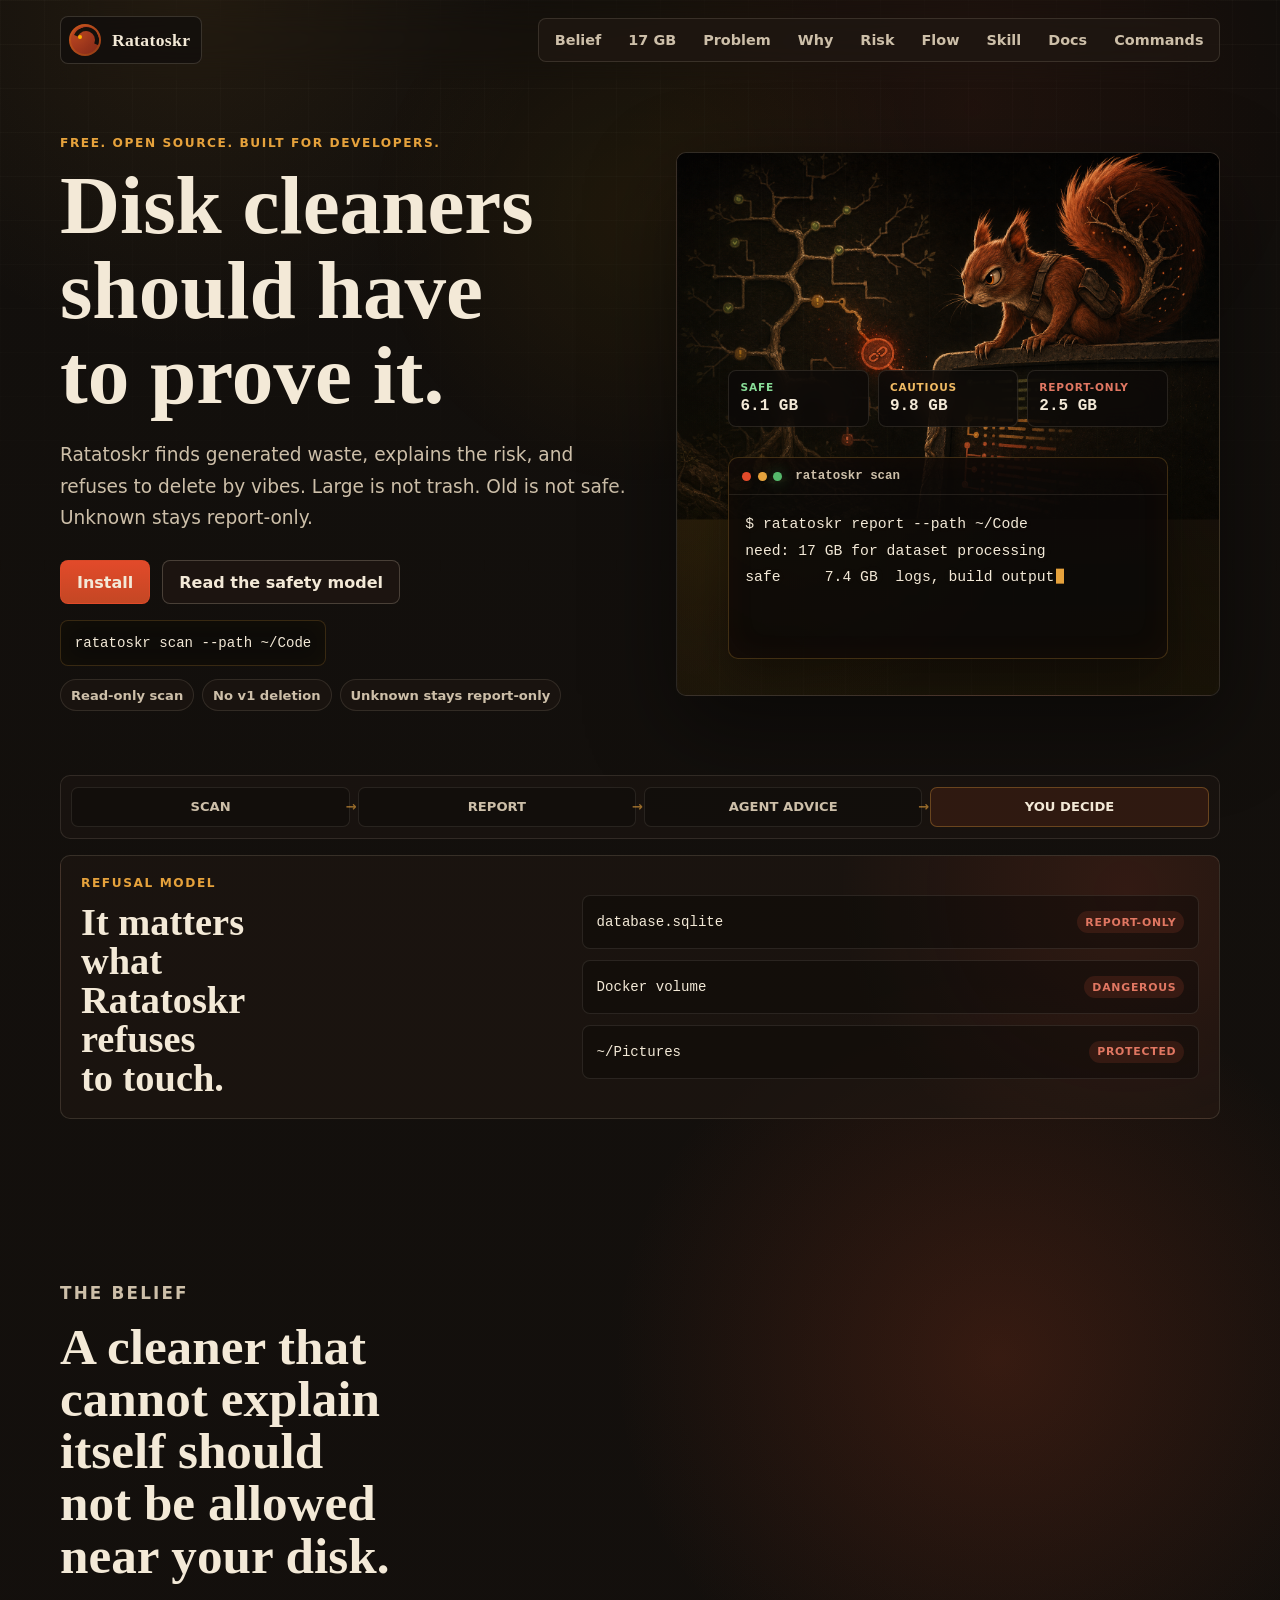
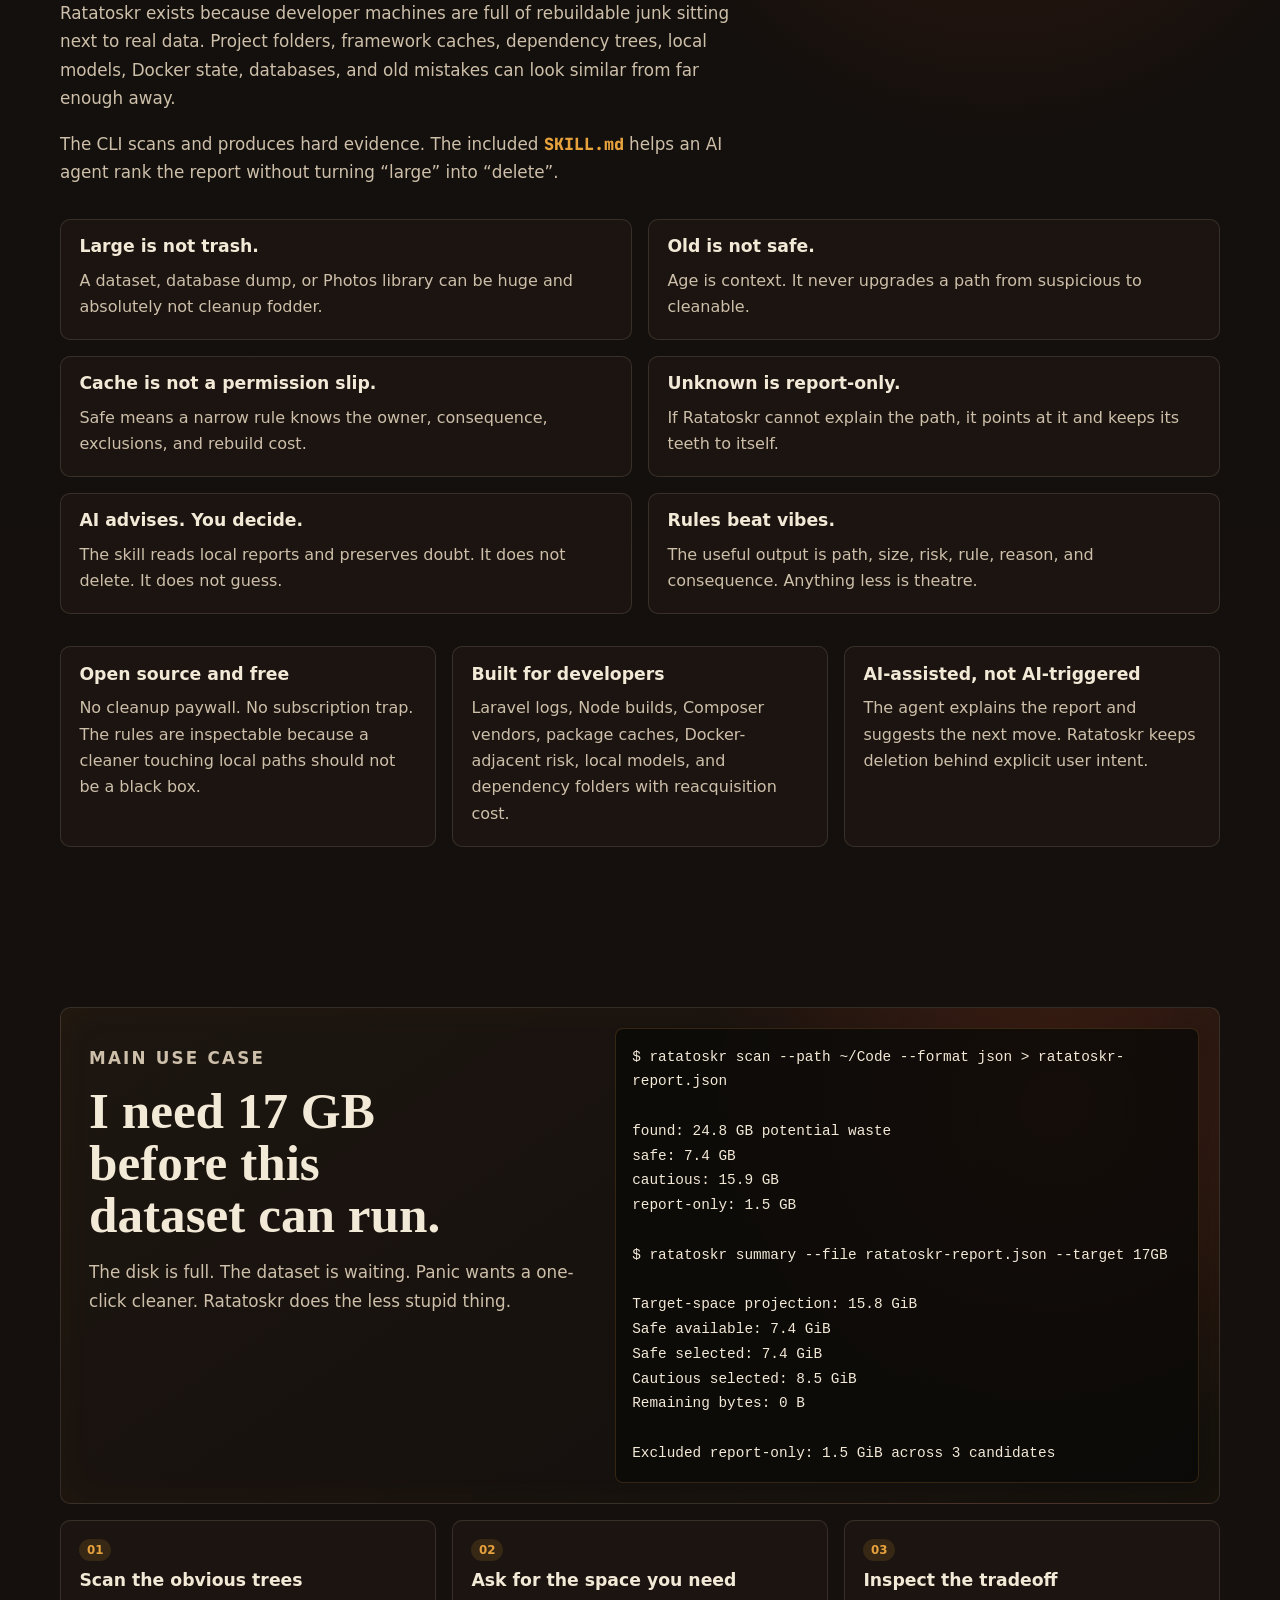
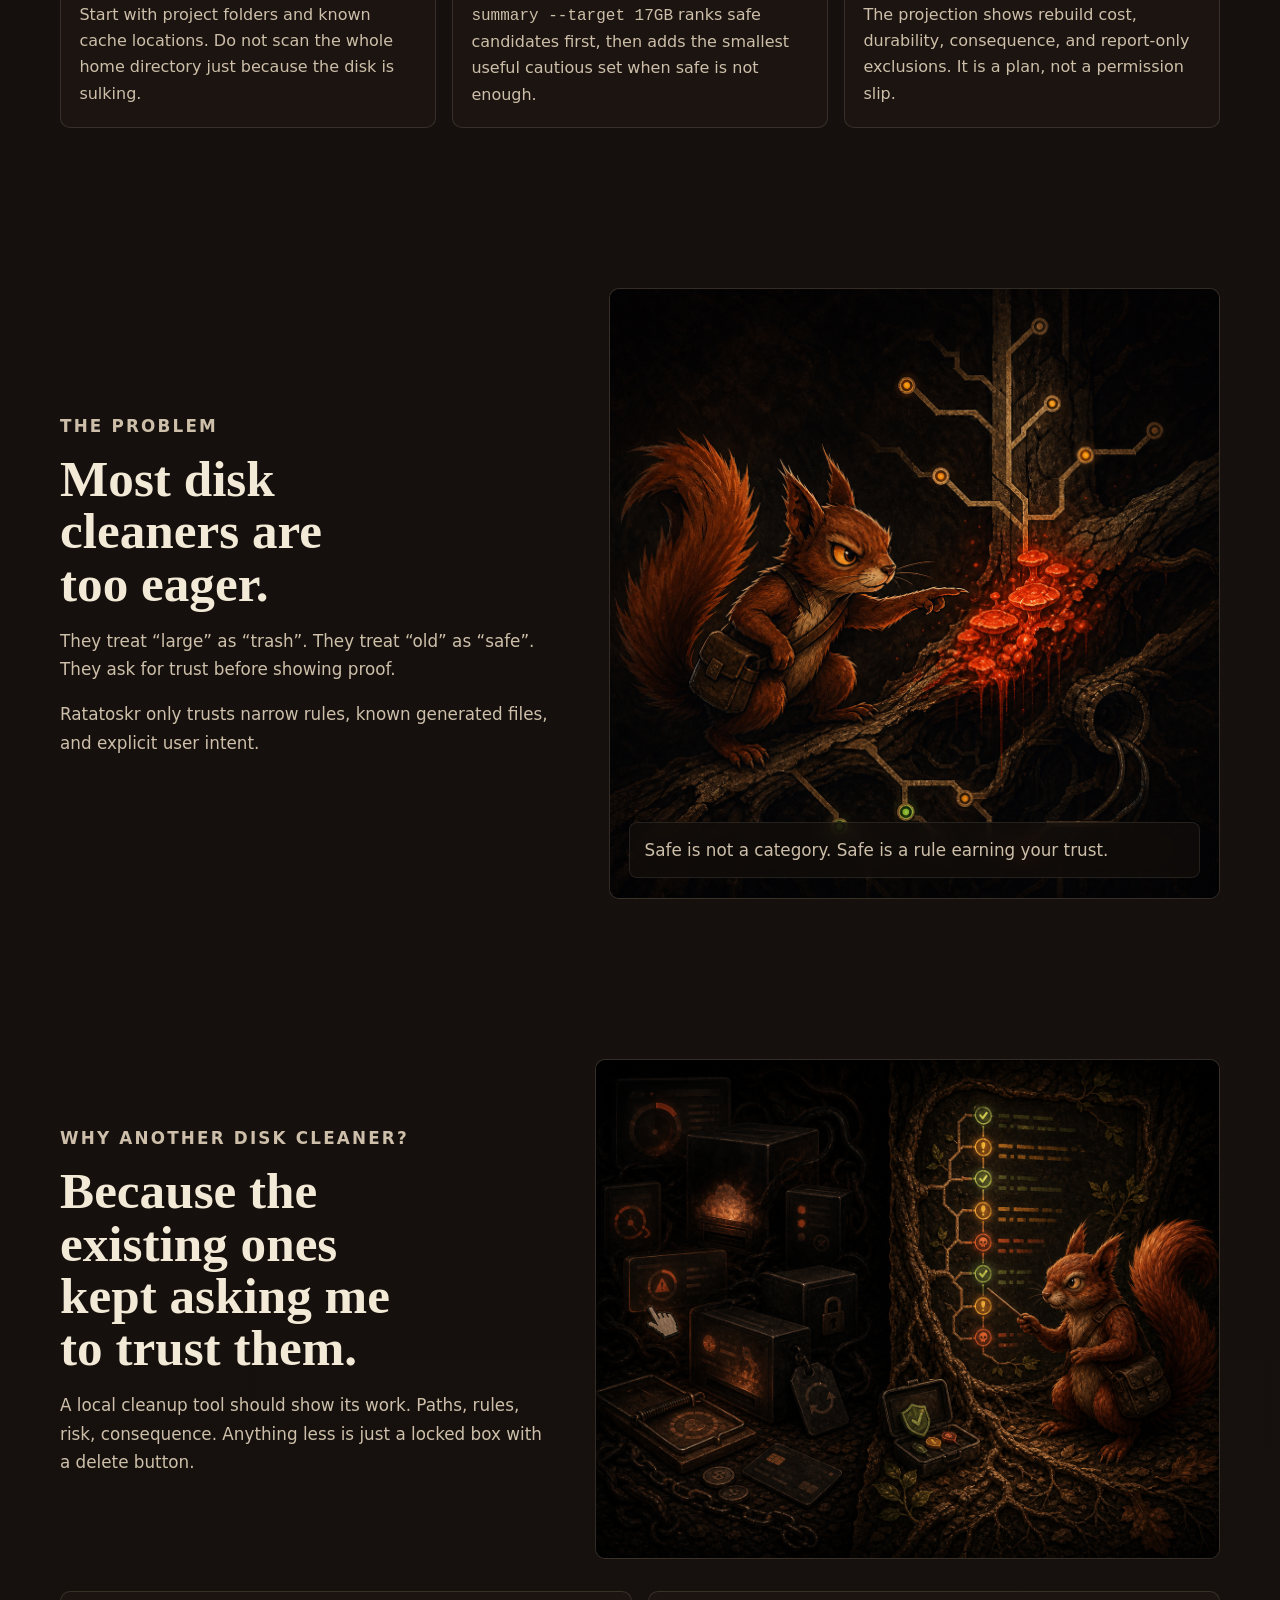
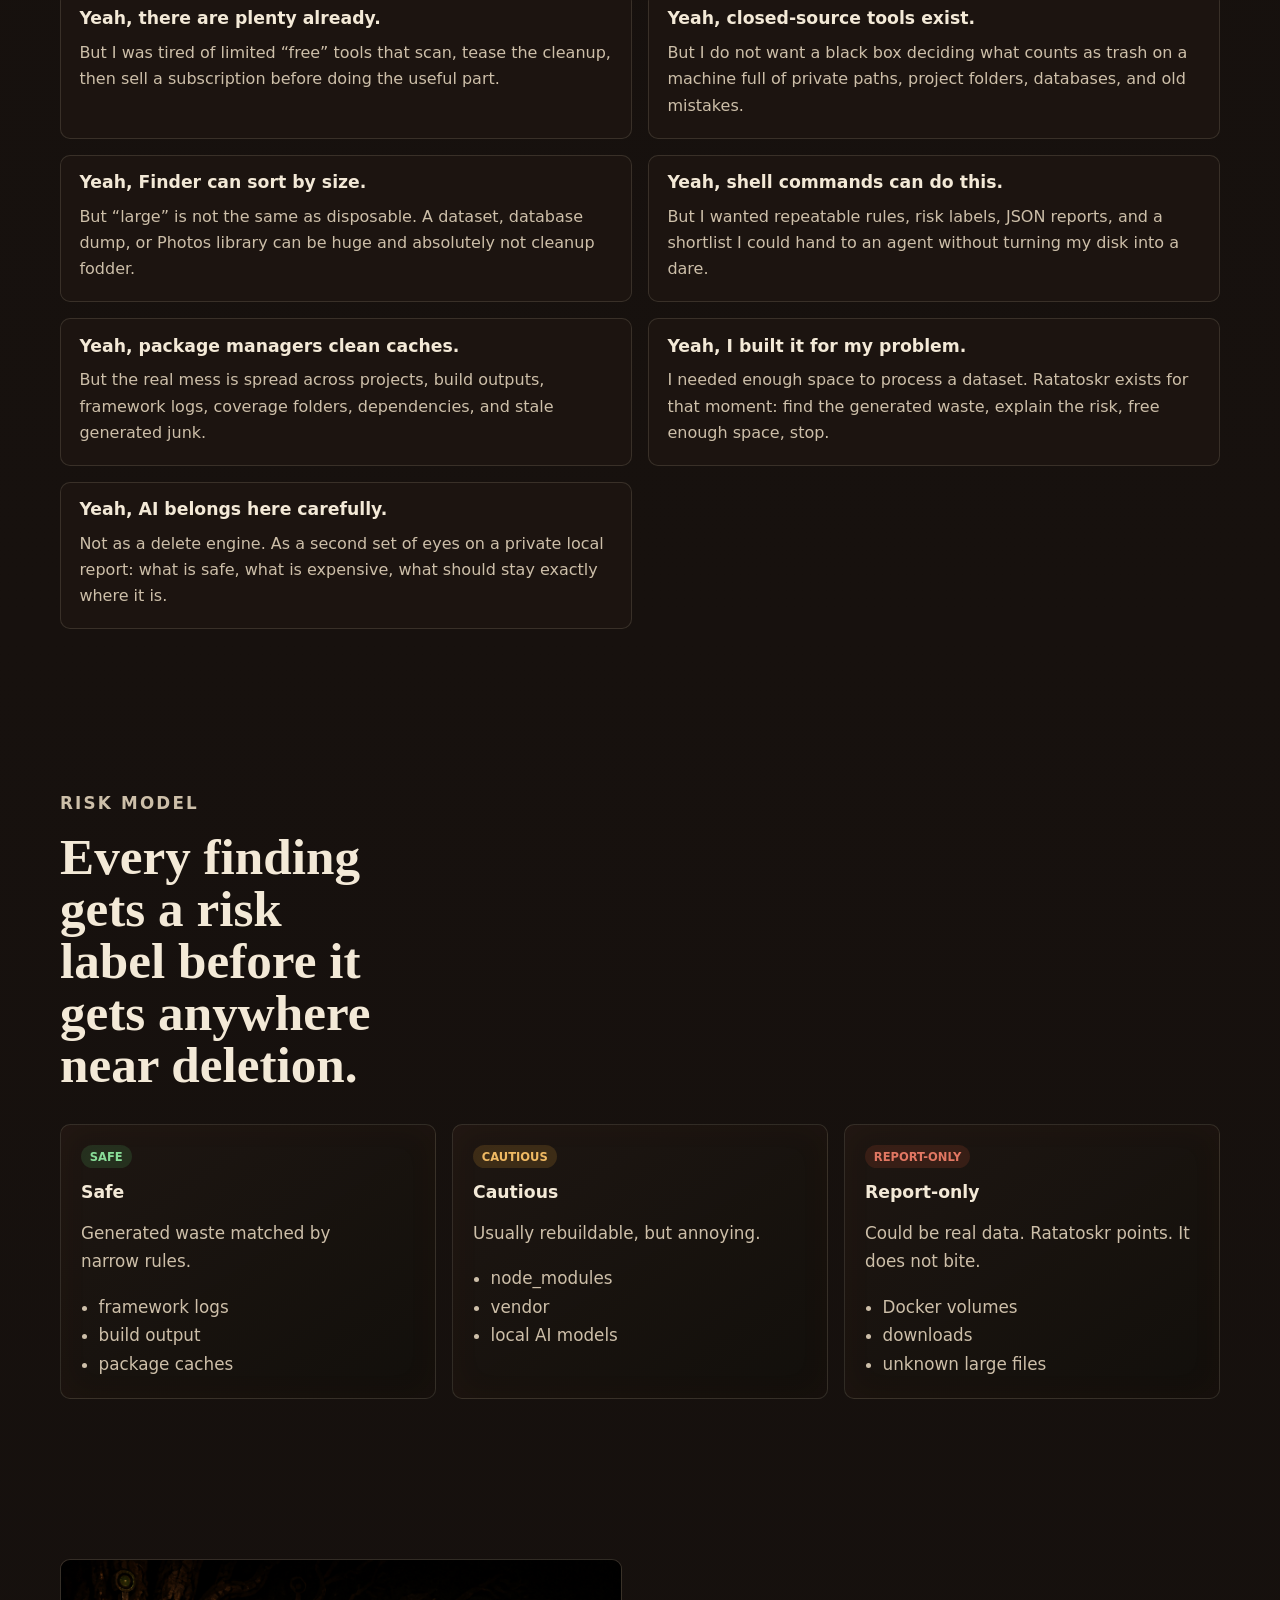
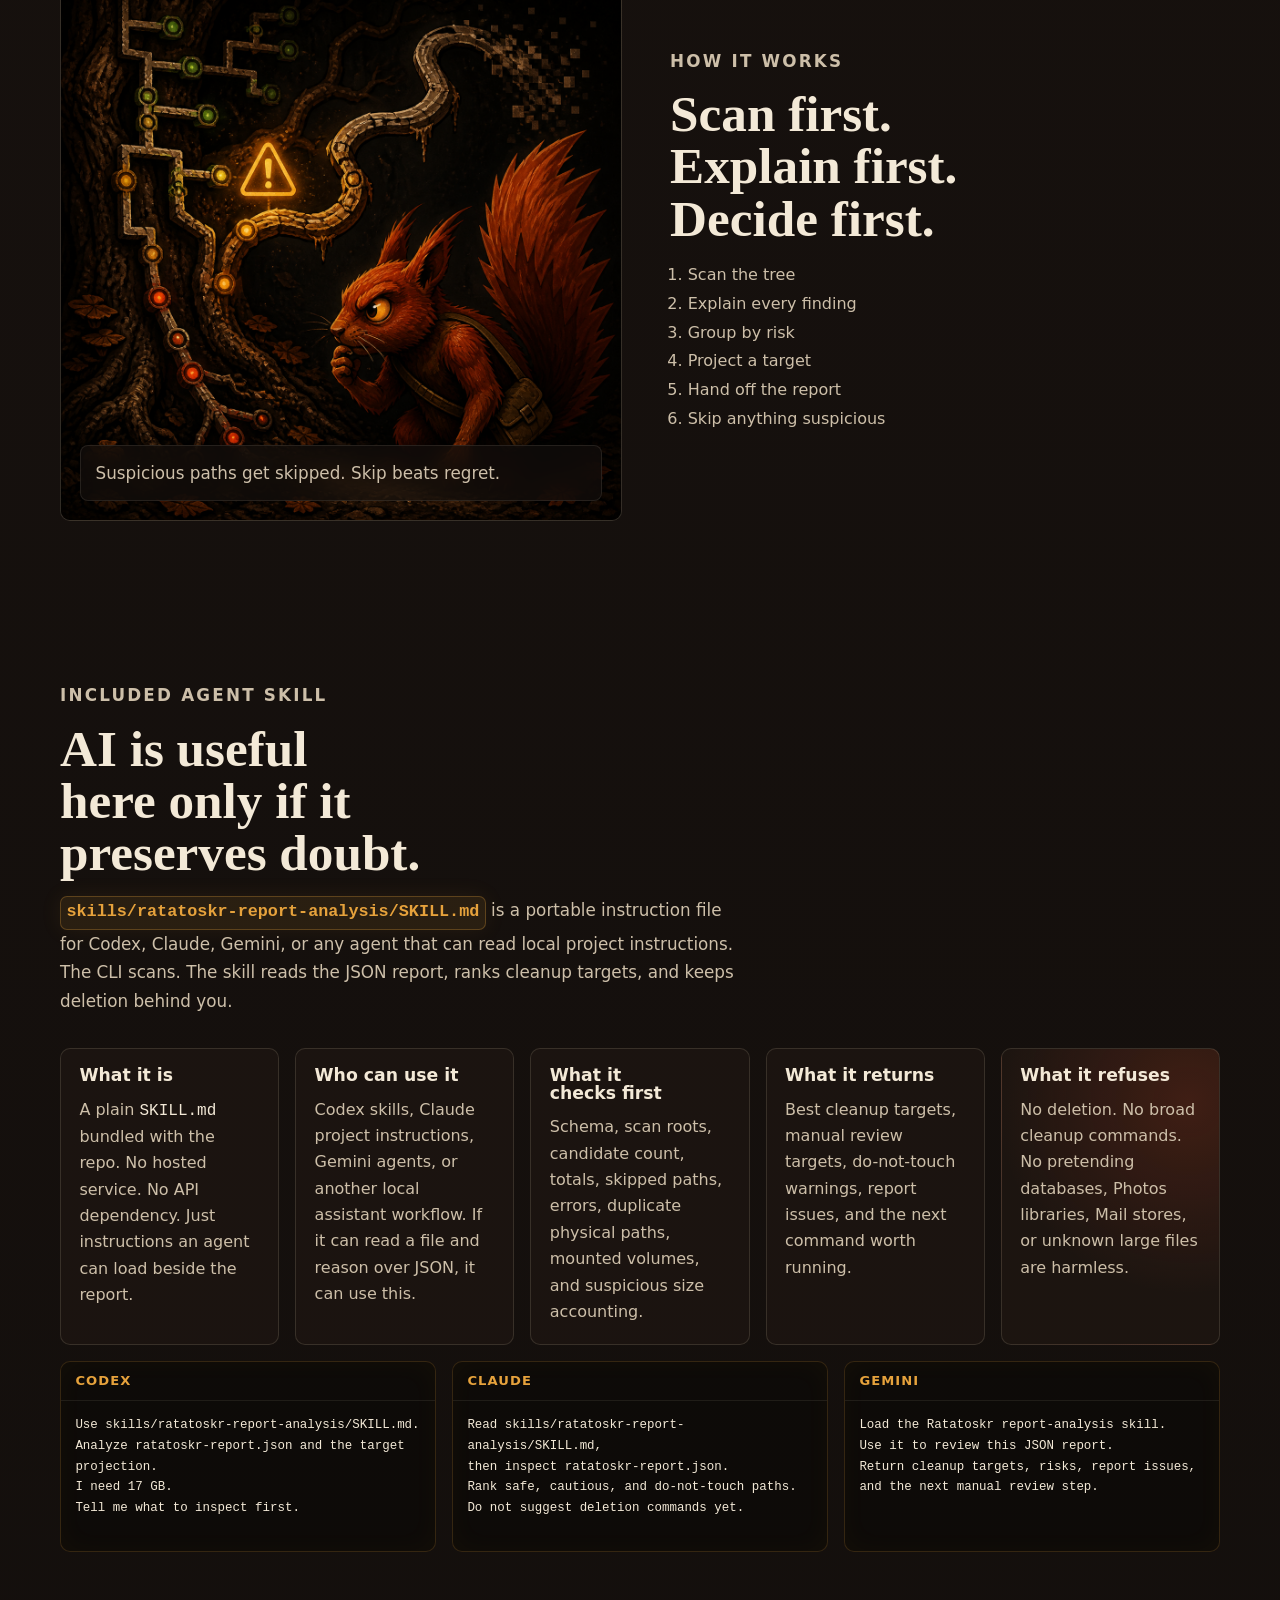
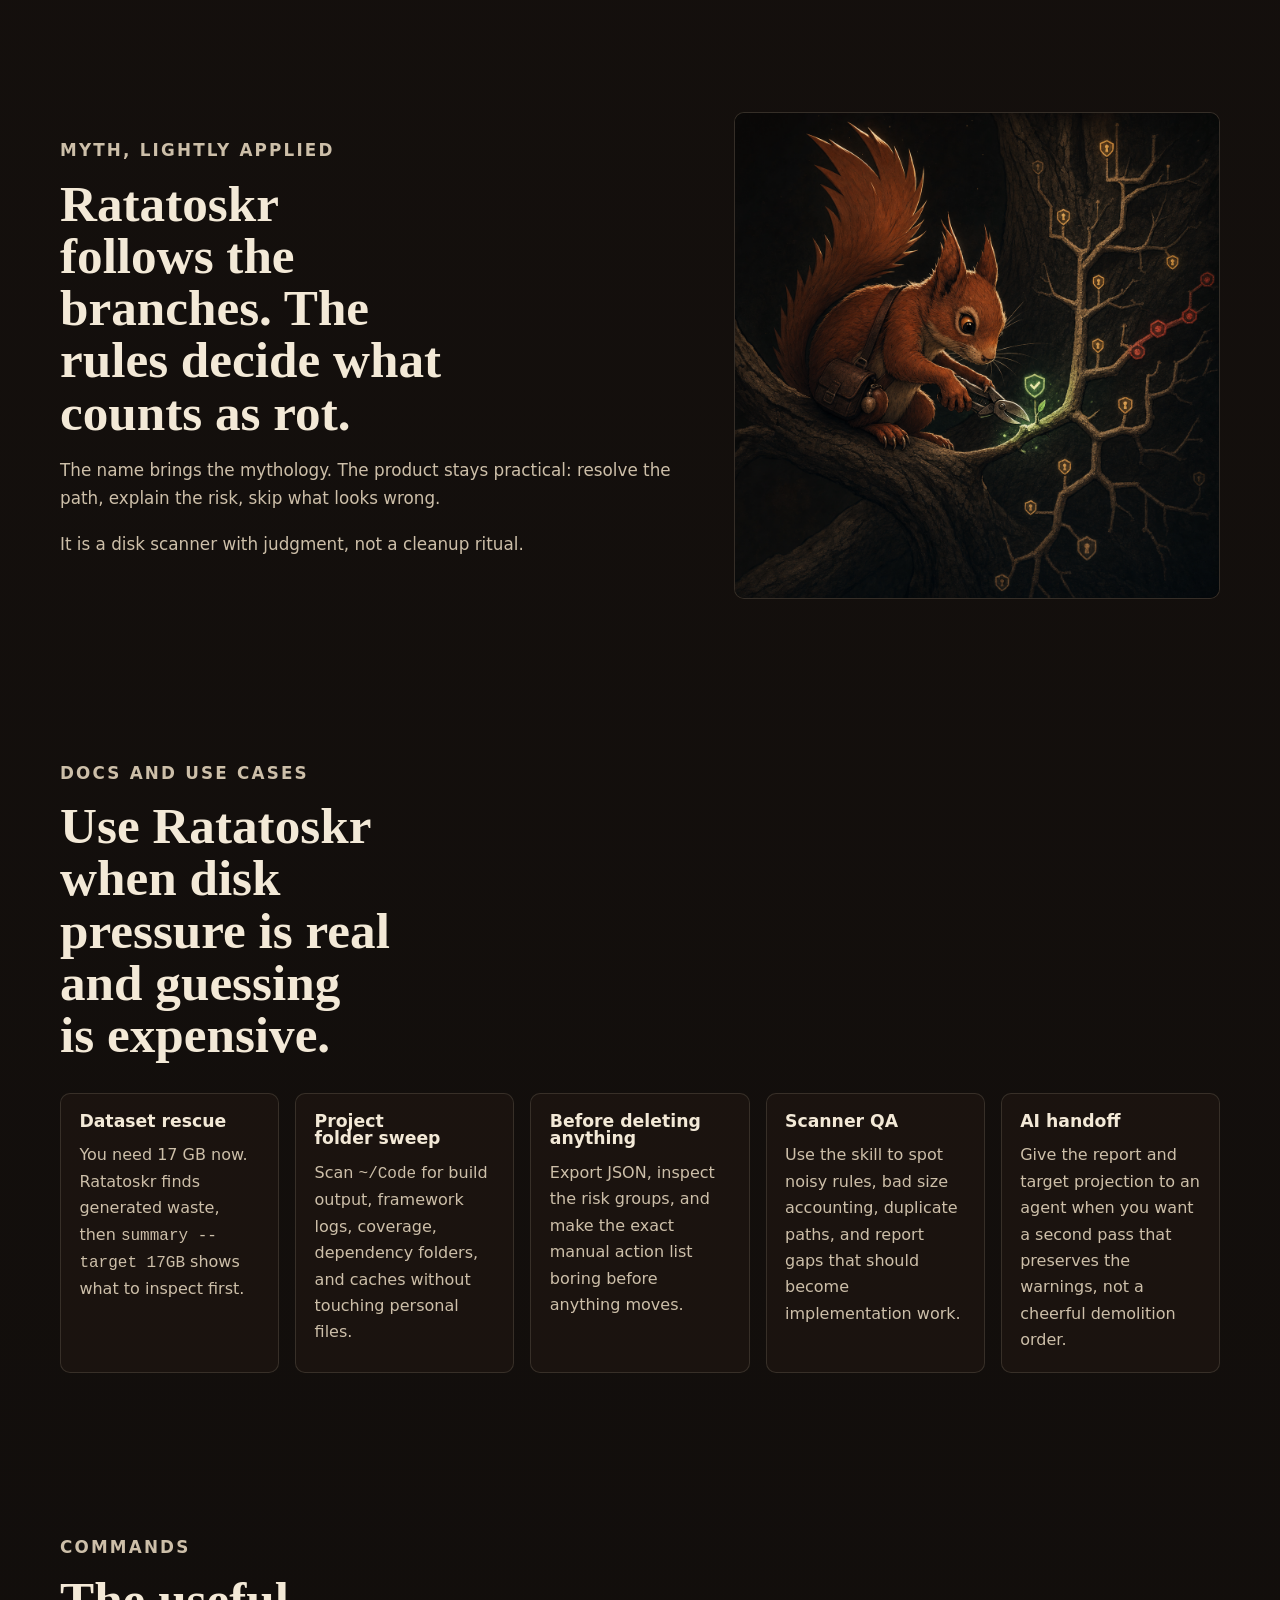
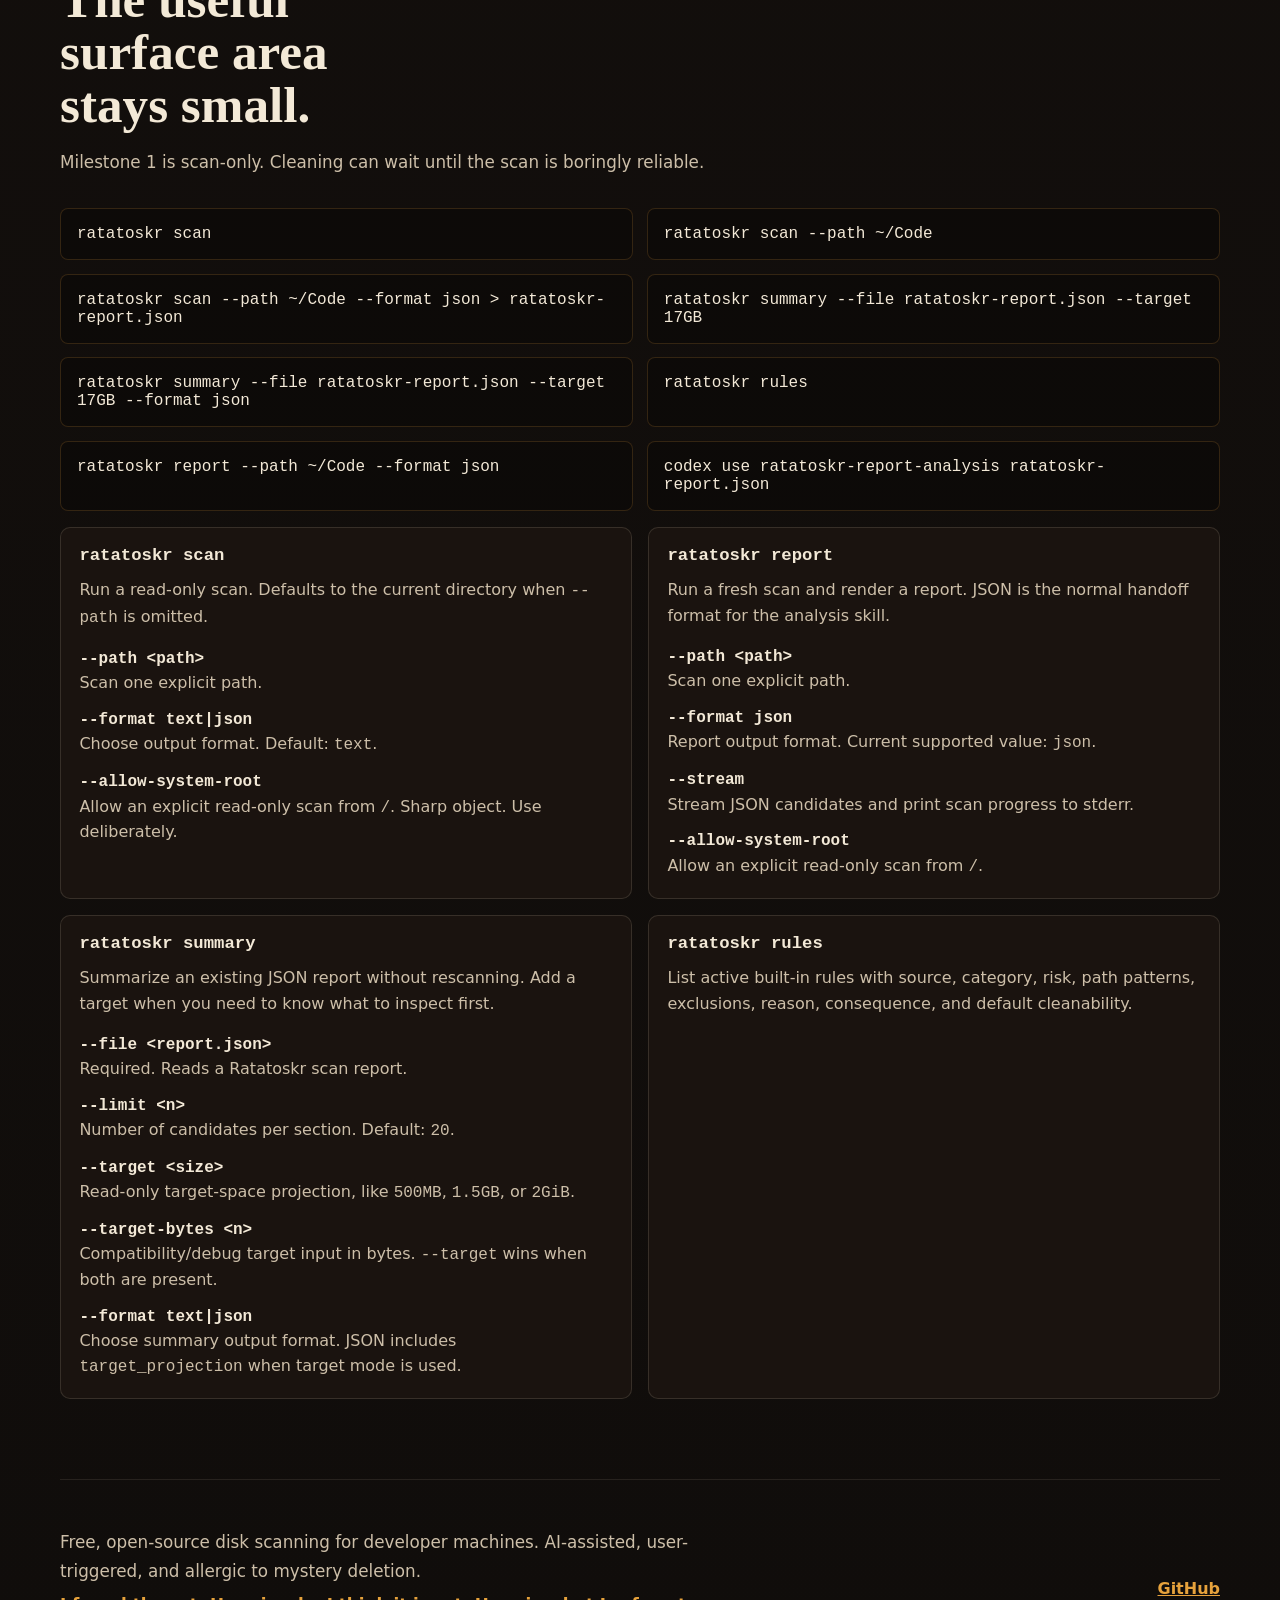
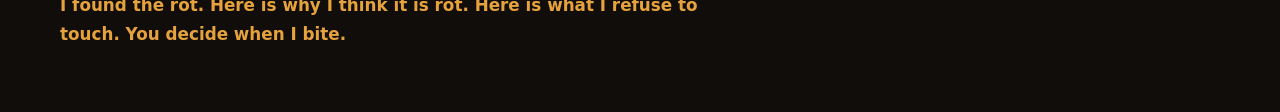
==== commit a7c6a4b0: "chore: prepare v1 release and pages site" ====
--- a/docs/site/index.html
+++ b/docs/site/index.html
@@ -3,10 +3,10 @@
   <head>
     <meta charset="utf-8">
     <meta name="viewport" content="width=device-width, initial-scale=1">
-    <title>Ratatoskr - Open-source disk cleaner for developers</title>
-    <meta name="description" content="Ratatoskr is a free, open-source, AI-assisted disk cleaner for developers. It finds generated waste, explains the risk, and prunes only when told.">
-    <meta property="og:title" content="Ratatoskr - Open-source disk cleaner for developers">
-    <meta property="og:description" content="Free, open-source, AI-assisted cleanup for developer machines. Evidence first. Deletion only when told.">
+    <title>Ratatoskr - Open-source disk scanner for developers</title>
+    <meta name="description" content="Ratatoskr is a free, open-source, AI-assisted disk scanner for developers. It finds generated waste, explains the risk, and plans enough space without deleting anything.">
+    <meta property="og:title" content="Ratatoskr - Open-source disk scanner for developers">
+    <meta property="og:description" content="Free, open-source, AI-assisted disk planning for developer machines. Evidence first. No deletion in v1.0.0.">
     <meta property="og:type" content="website">
     <meta name="theme-color" content="#120f0c">
     <link rel="icon" href="assets/favicon.svg" type="image/svg+xml">
@@ -52,7 +52,7 @@
           </div>
           <div class="trust-contract" aria-label="Ratatoskr safety contract">
             <span>Read-only scan</span>
-            <span>Explicit clean</span>
+            <span>No v1 deletion</span>
             <span>Unknown stays report-only</span>
           </div>
         </div>
@@ -312,13 +312,13 @@
         </div>
         <div class="section-intro">
           <p class="kicker">How it works</p>
-          <h2>Scan first. Explain first. Trash first.</h2>
+          <h2>Scan first. Explain first. Decide first.</h2>
           <ol class="flow-list">
             <li>Scan the tree</li>
             <li>Explain every finding</li>
             <li>Group by risk</li>
-            <li>Ask before pruning</li>
-            <li>Trash first</li>
+            <li>Project a target</li>
+            <li>Hand off the report</li>
             <li>Skip anything suspicious</li>
           </ol>
         </div>
@@ -382,7 +382,7 @@
           <p class="kicker">Myth, lightly applied</p>
           <h2>Ratatoskr follows the branches. The rules decide what counts as rot.</h2>
           <p>The name brings the mythology. The product stays practical: resolve the path, explain the risk, skip what looks wrong.</p>
-          <p>It is a disk cleaner with a leash, not a cleanup ritual.</p>
+          <p>It is a disk scanner with judgment, not a cleanup ritual.</p>
         </div>
         <div class="prune-scene">
           <img src="assets/images/safe-prune.png" alt="Ratatoskr carefully clips one safe twig while leaving the rest of the filesystem tree untouched." width="1024" height="1024" loading="lazy">
@@ -404,8 +404,8 @@
             <p>Scan <code>~/Code</code> for build output, framework logs, coverage, dependency folders, and caches without touching personal files.</p>
           </article>
           <article class="doc-card">
-            <h3>Before a clean</h3>
-            <p>Export JSON, inspect the risk groups, and make the exact deletion list boring before anything moves to Trash.</p>
+            <h3>Before deleting anything</h3>
+            <p>Export JSON, inspect the risk groups, and make the exact manual action list boring before anything moves.</p>
           </article>
           <article class="doc-card">
             <h3>Scanner QA</h3>
@@ -475,7 +475,7 @@
 
     <footer class="site-footer section-shell">
       <div>
-        <p>Free, open-source disk cleaning for developer machines. AI-assisted, user-triggered, and allergic to mystery deletion.</p>
+        <p>Free, open-source disk scanning for developer machines. AI-assisted, user-triggered, and allergic to mystery deletion.</p>
         <p>I found the rot. Here is why I think it is rot. Here is what I refuse to touch. You decide when I bite.</p>
       </div>
       <a href="https://github.com/odinns/ratatoskr" target="_blank" rel="noopener noreferrer">GitHub</a>
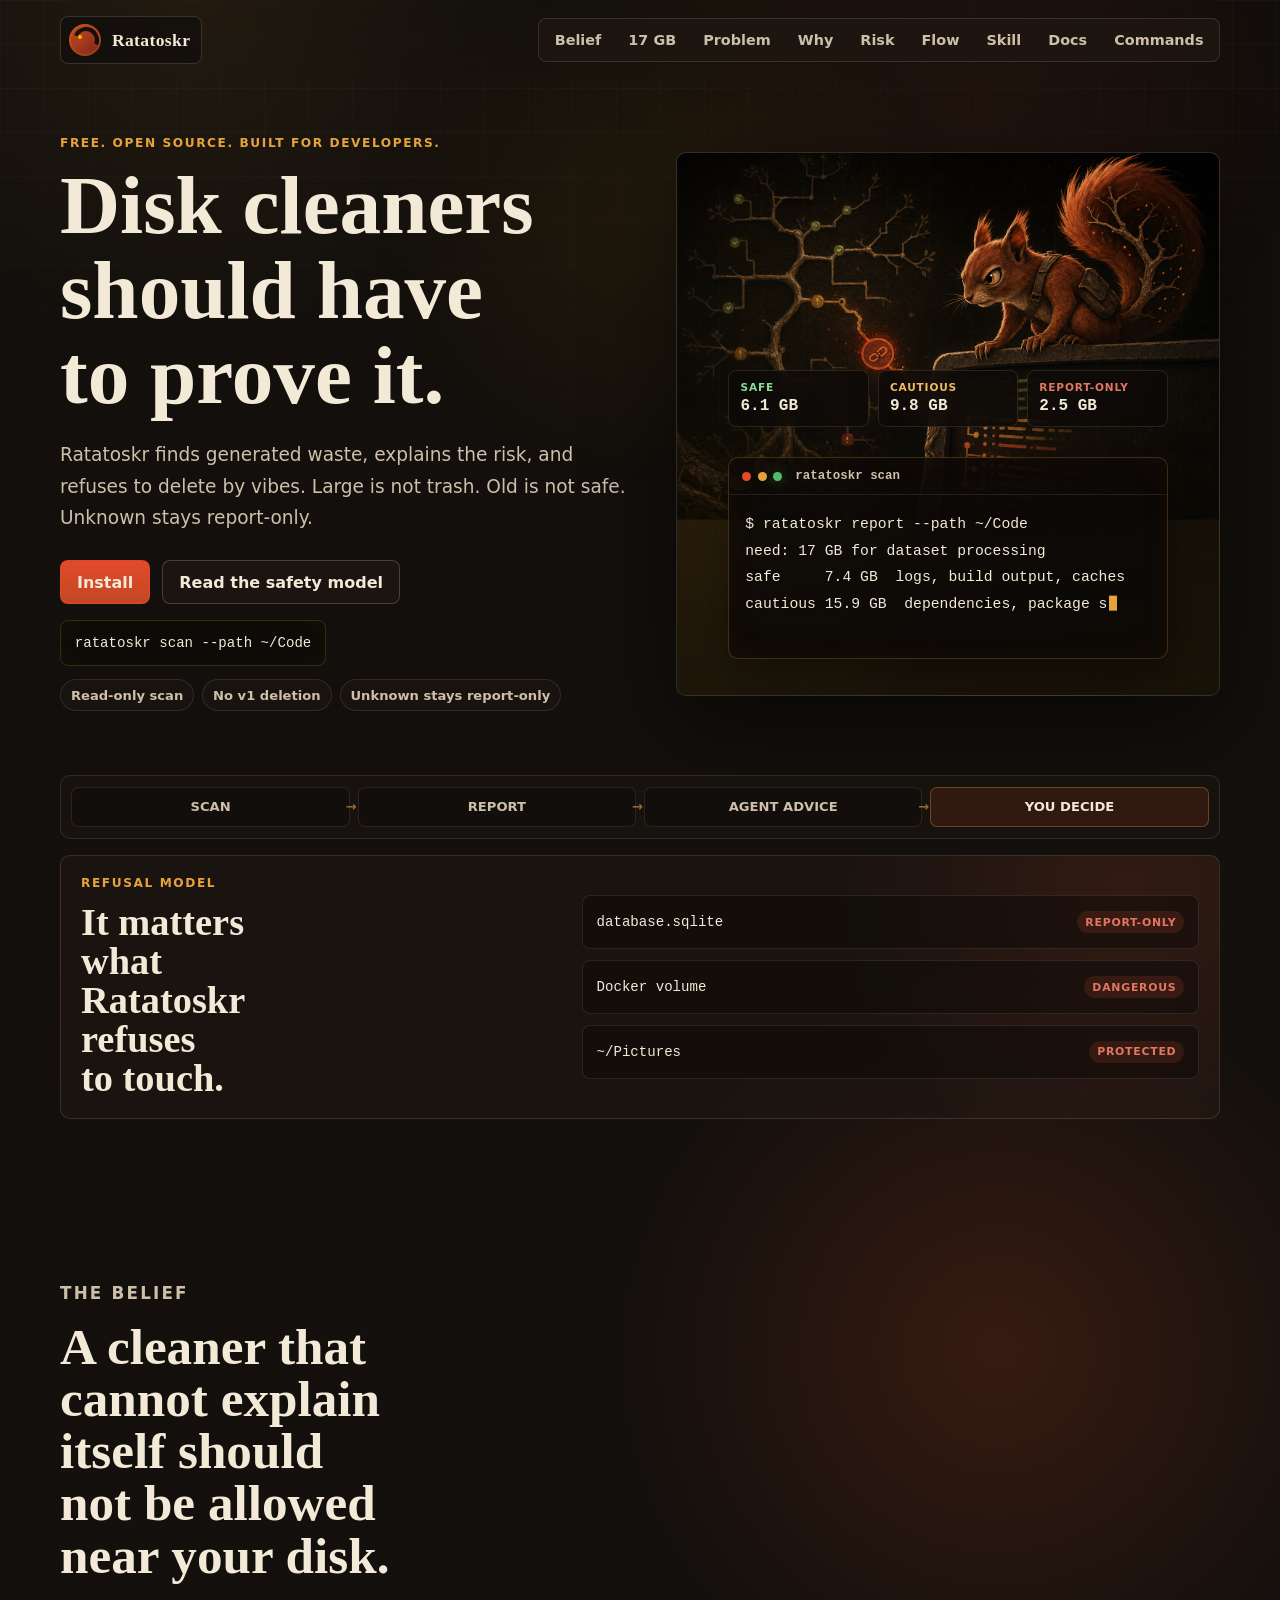
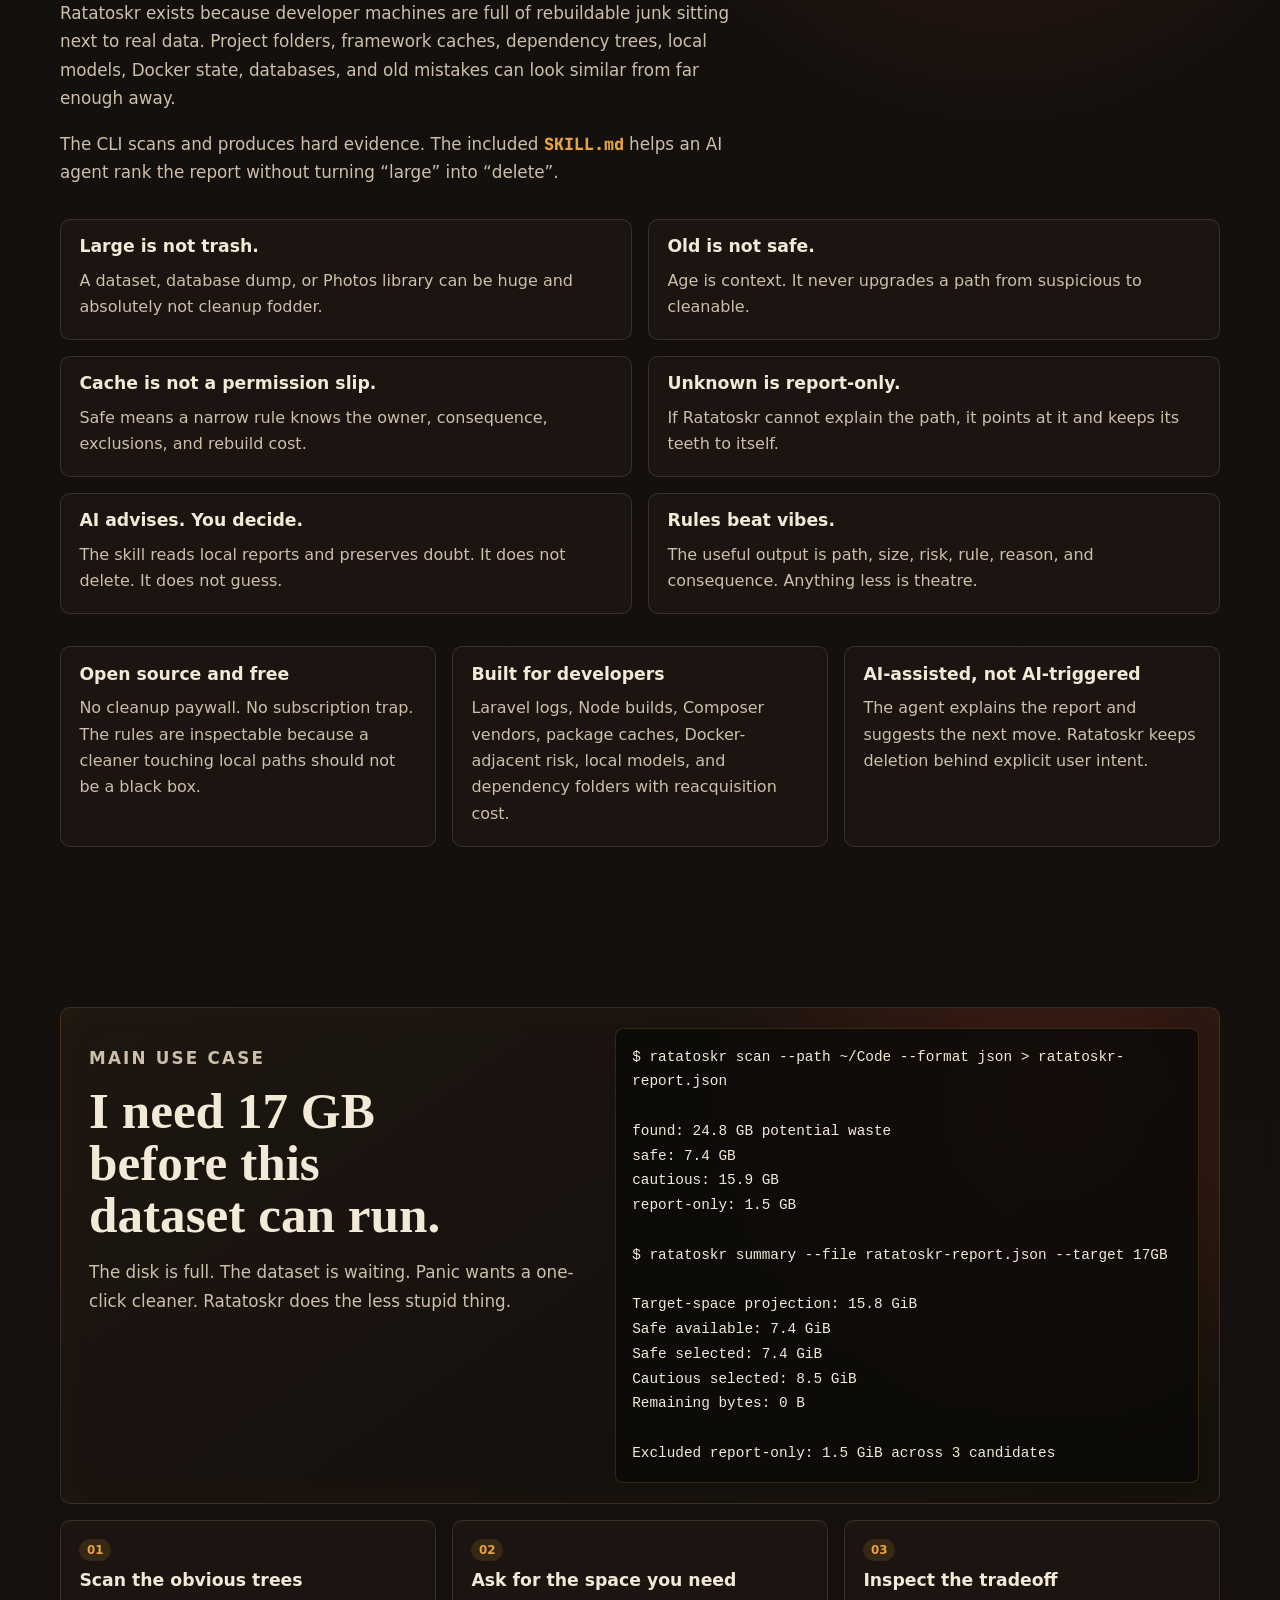
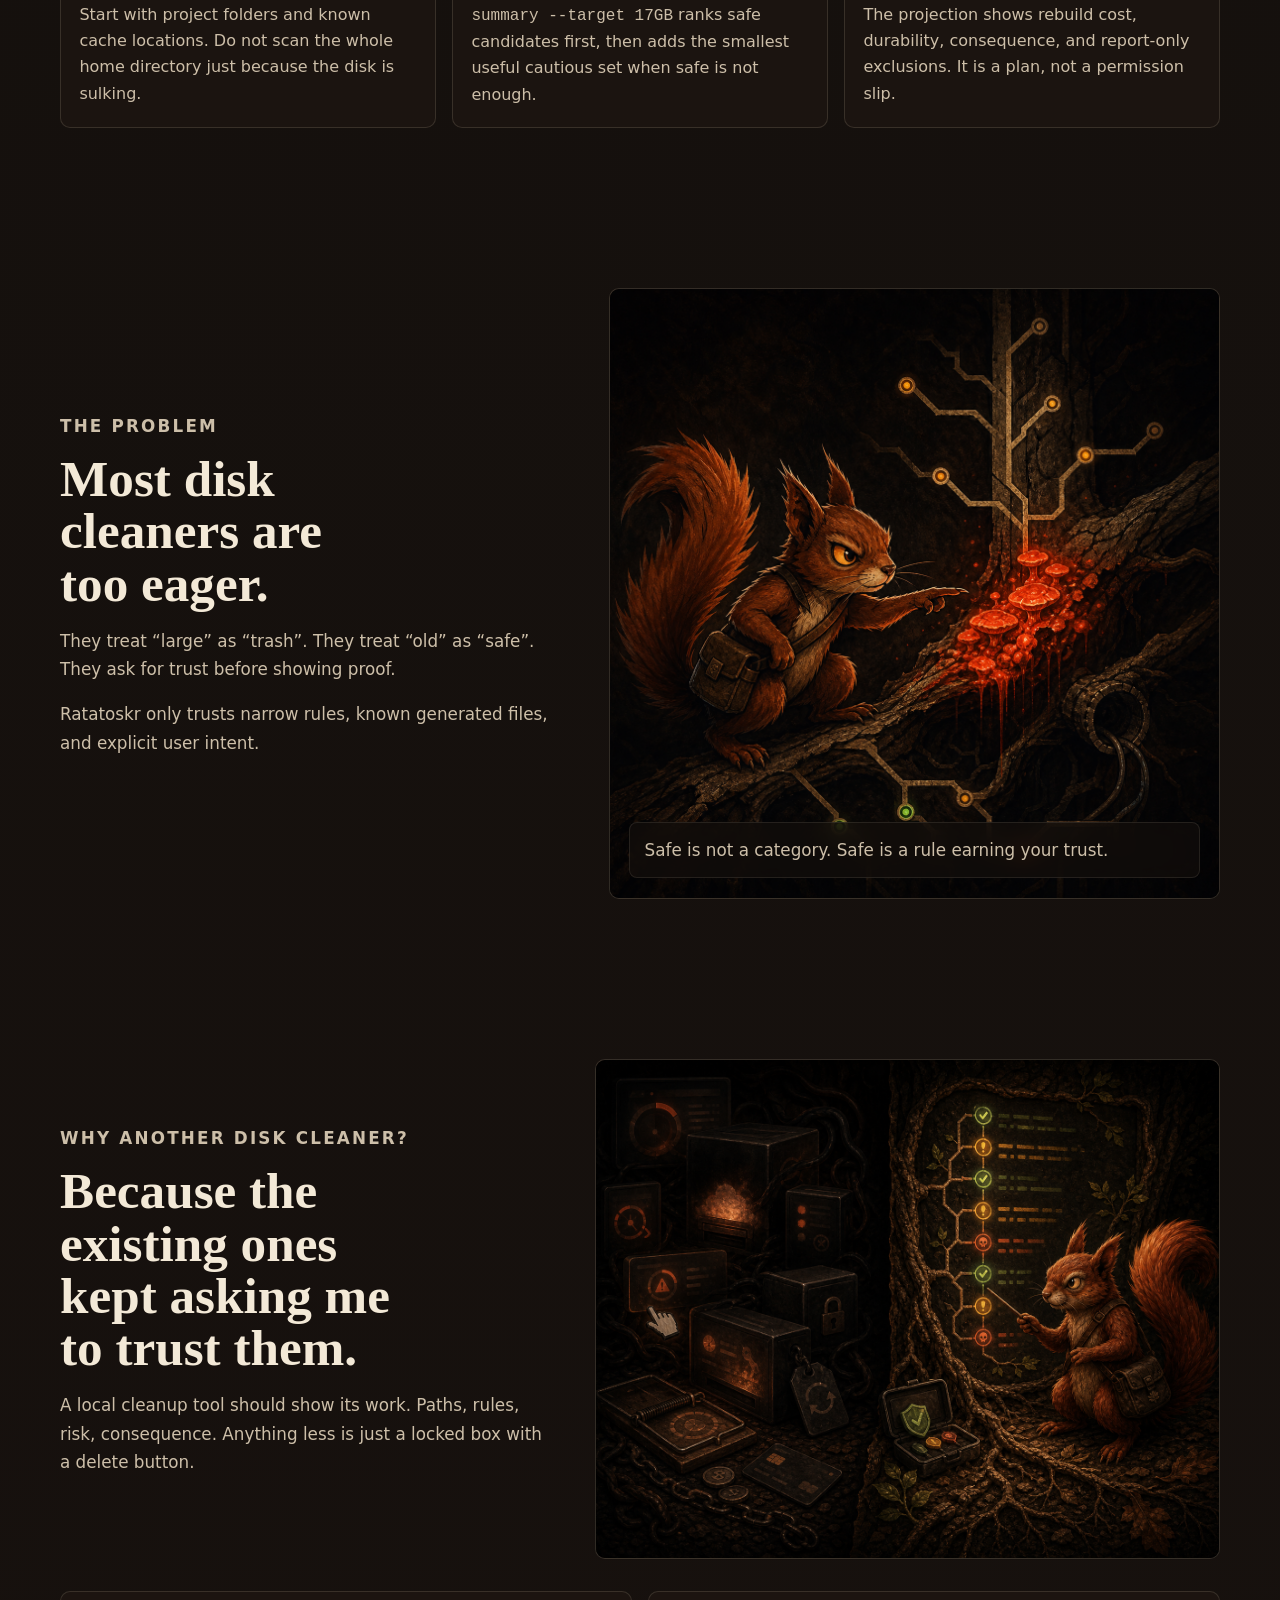
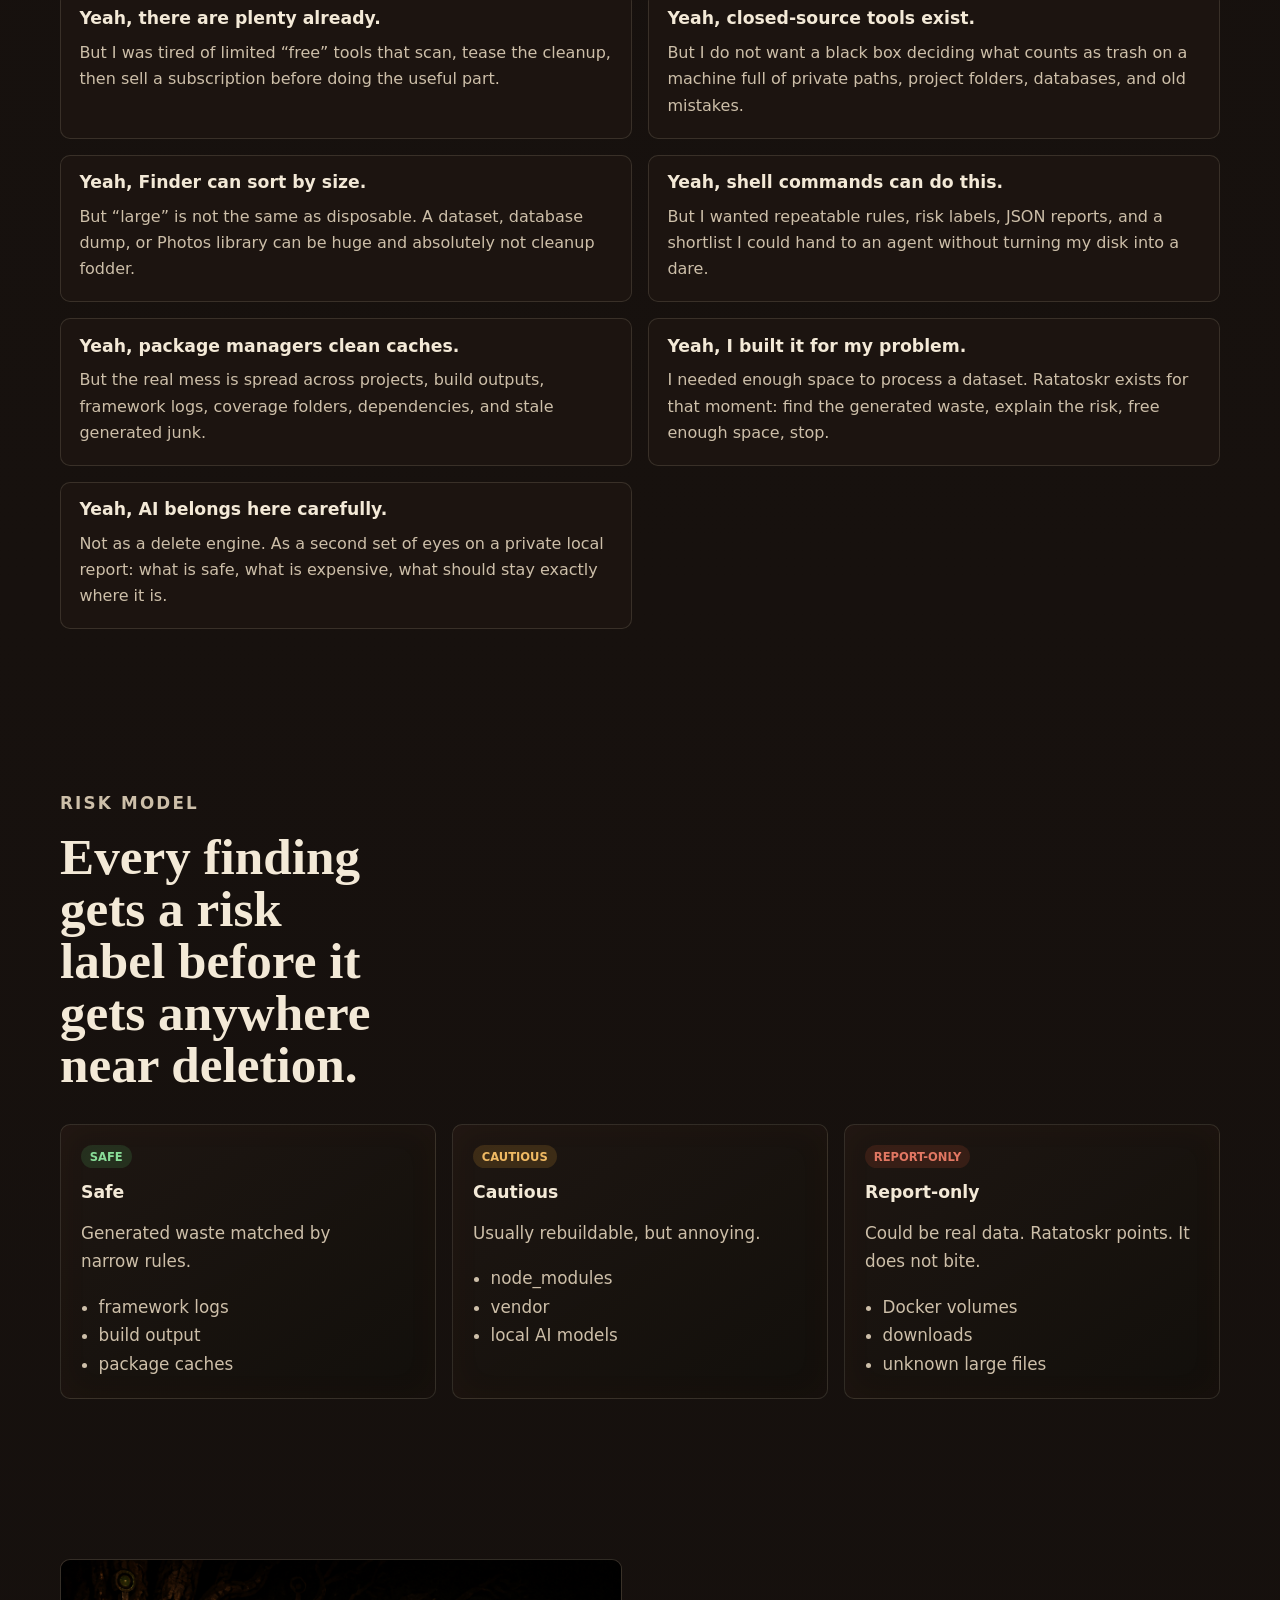
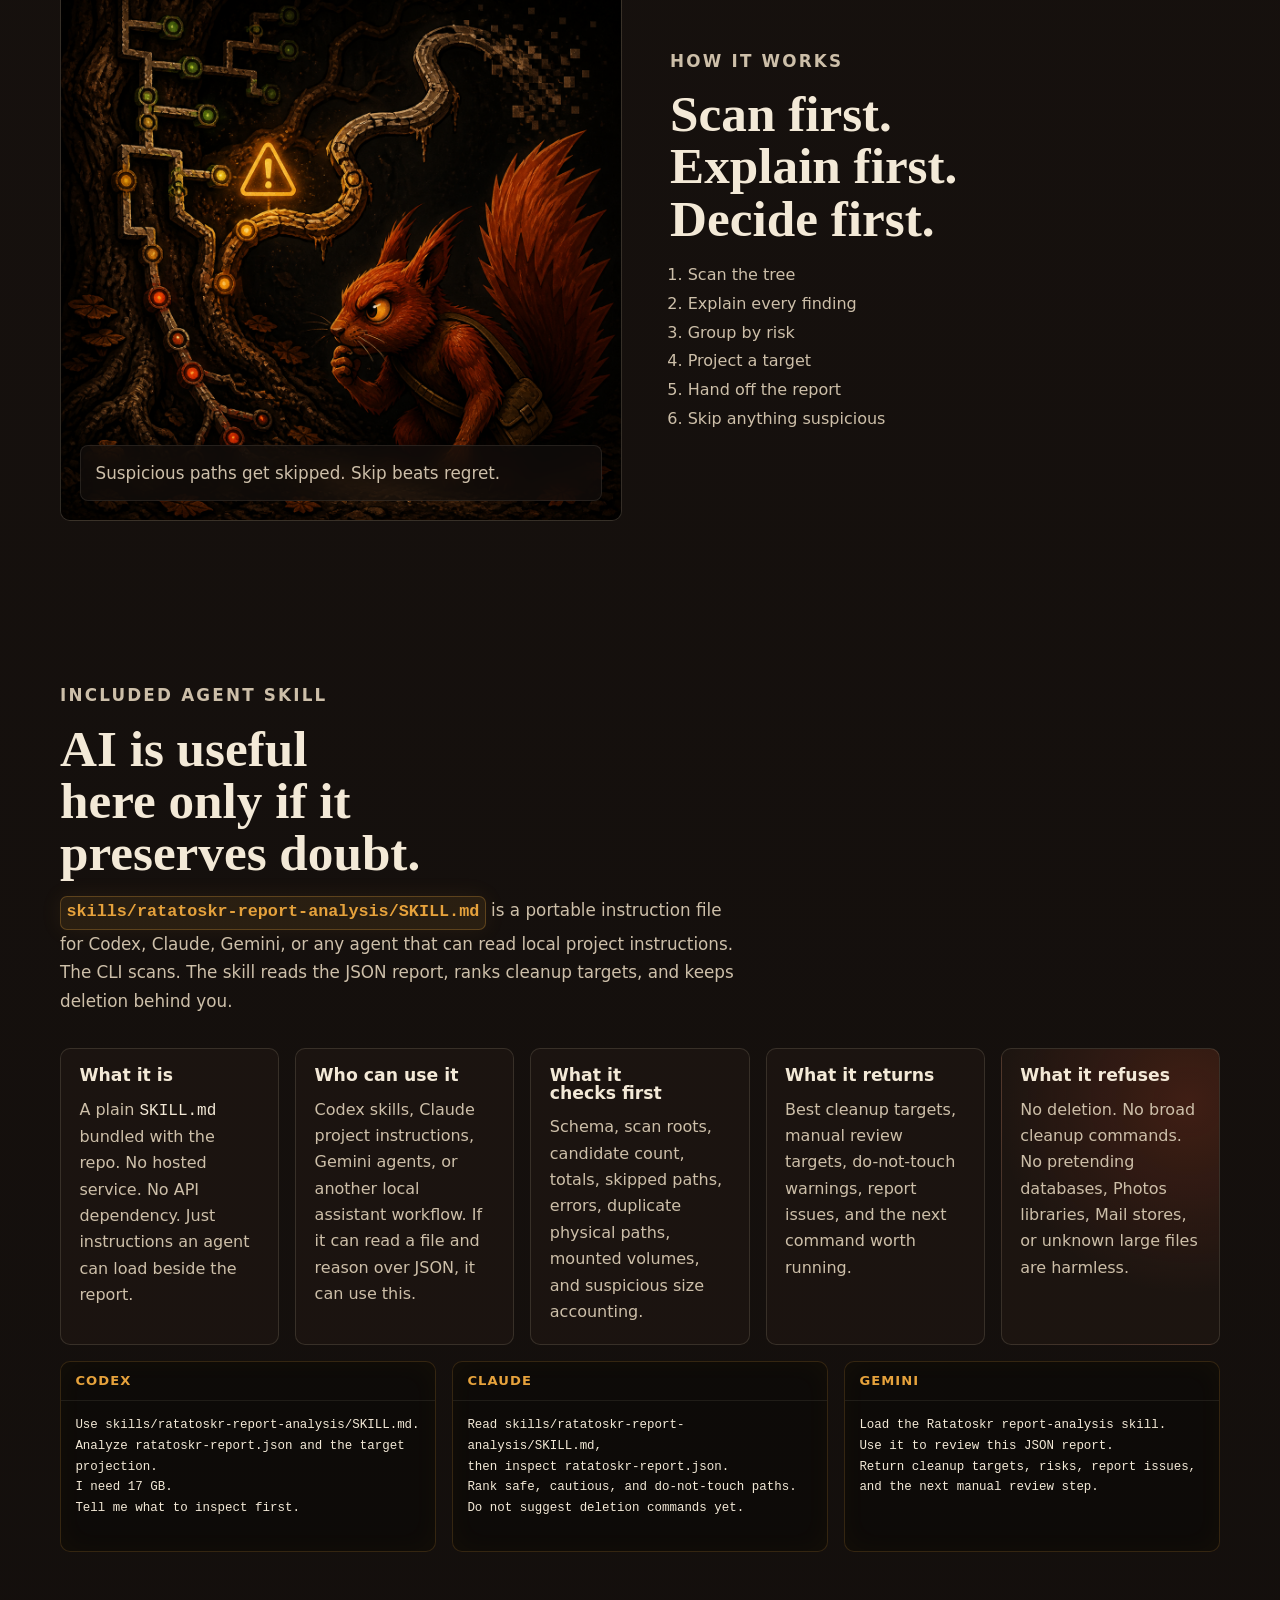
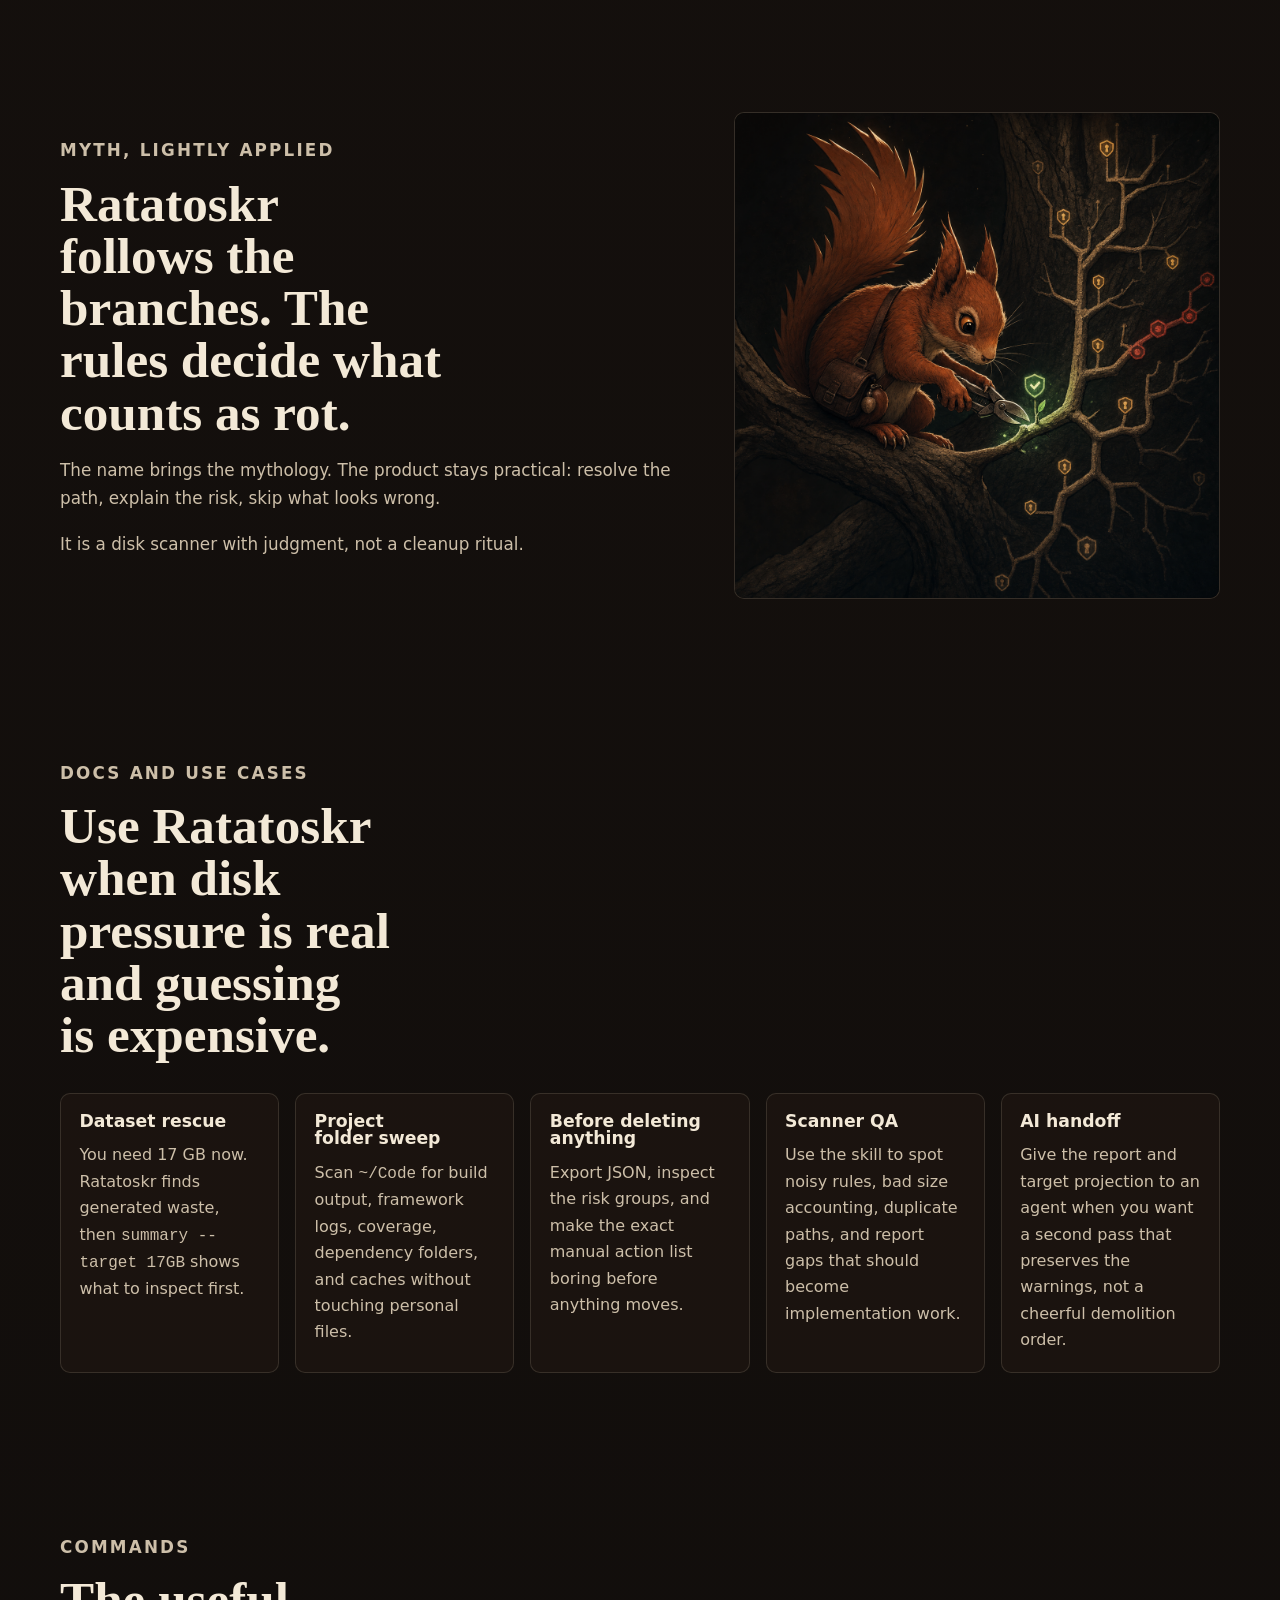
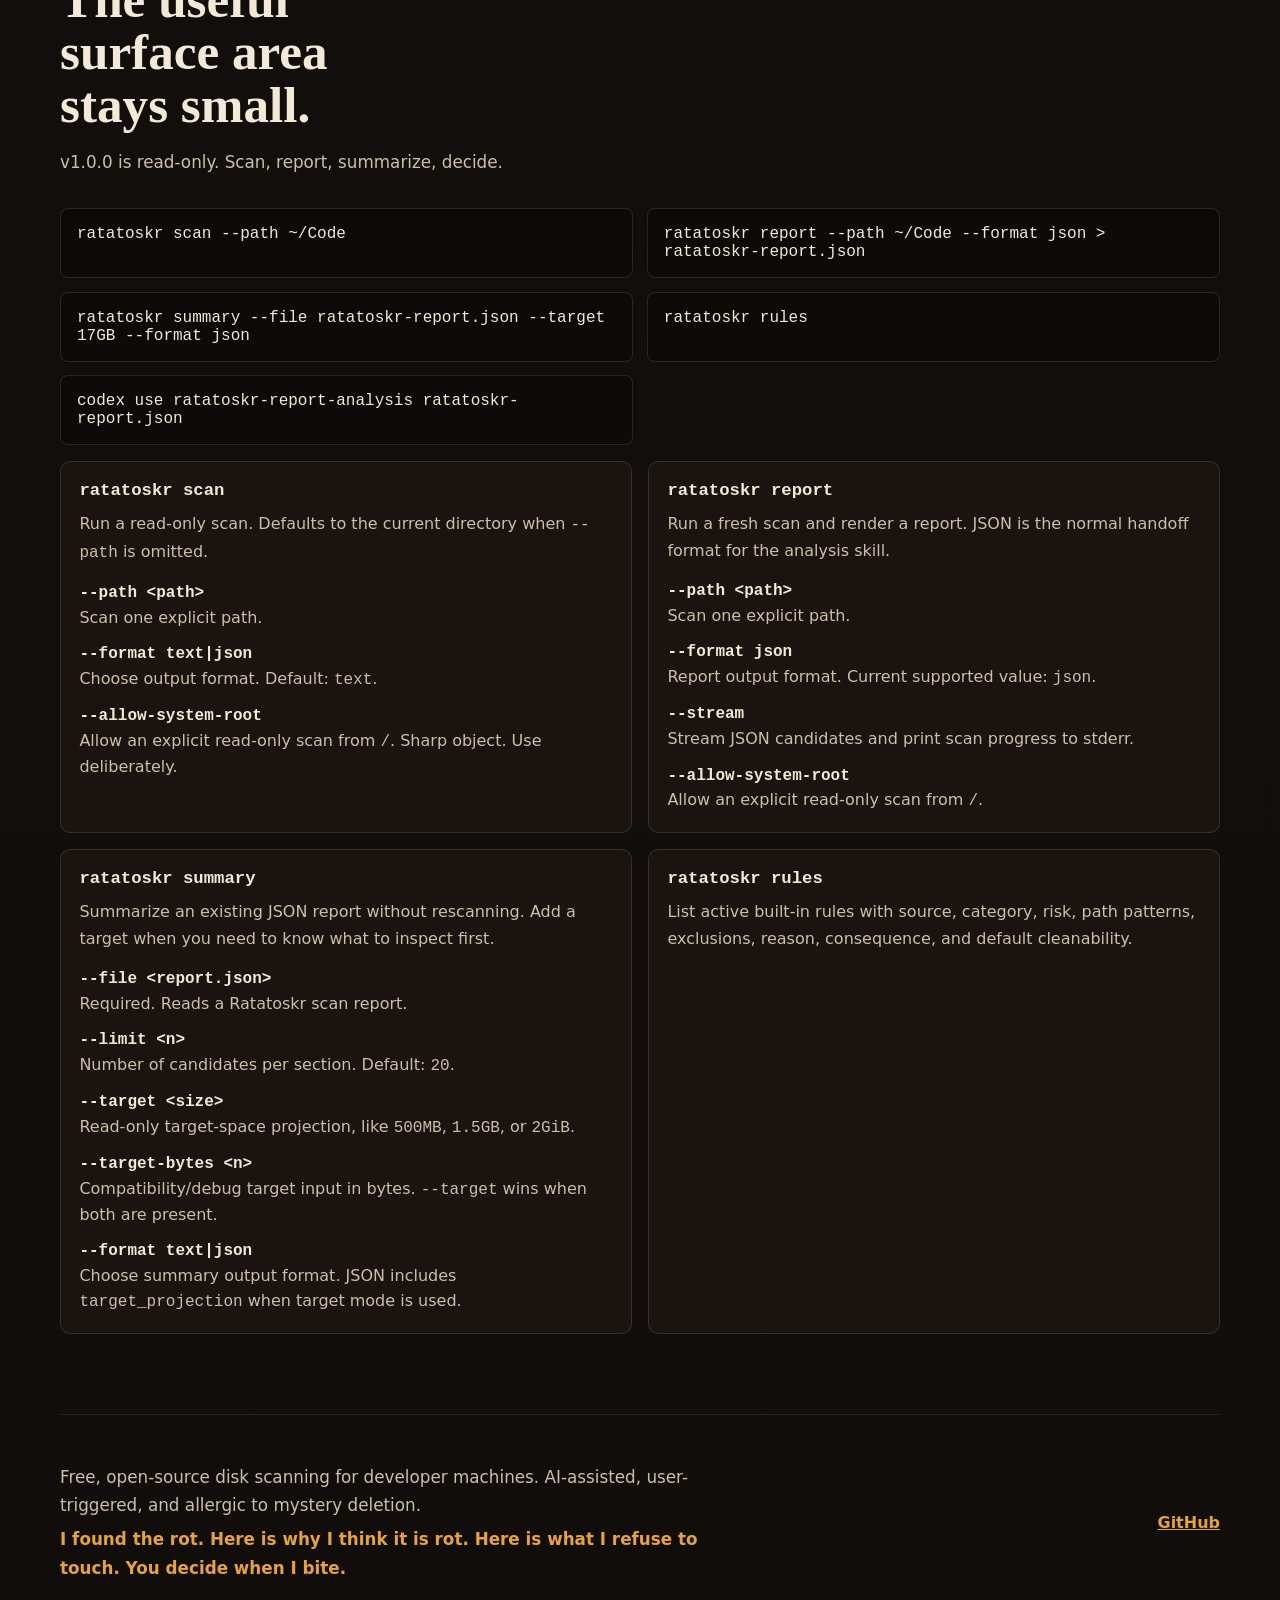
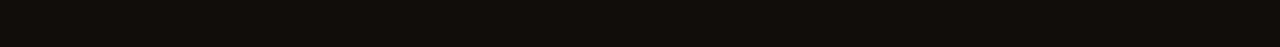
==== commit 00959ea1: "chore: upgrade actions and tighten command examples" ====
--- a/docs/site/index.html
+++ b/docs/site/index.html
@@ -422,16 +422,13 @@
         <div class="section-intro">
           <p class="kicker">Commands</p>
           <h2>The useful surface area stays small.</h2>
-          <p>Milestone 1 is scan-only. Cleaning can wait until the scan is boringly reliable.</p>
+          <p>v1.0.0 is read-only. Scan, report, summarize, decide.</p>
         </div>
         <div class="command-grid">
-          <pre><code>ratatoskr scan</code></pre>
           <pre><code>ratatoskr scan --path ~/Code</code></pre>
-          <pre><code>ratatoskr scan --path ~/Code --format json > ratatoskr-report.json</code></pre>
-          <pre><code>ratatoskr summary --file ratatoskr-report.json --target 17GB</code></pre>
+          <pre><code>ratatoskr report --path ~/Code --format json > ratatoskr-report.json</code></pre>
           <pre><code>ratatoskr summary --file ratatoskr-report.json --target 17GB --format json</code></pre>
           <pre><code>ratatoskr rules</code></pre>
-          <pre><code>ratatoskr report --path ~/Code --format json</code></pre>
           <pre><code>codex use ratatoskr-report-analysis ratatoskr-report.json</code></pre>
         </div>
         <div class="reference-grid" aria-label="Ratatoskr command reference">
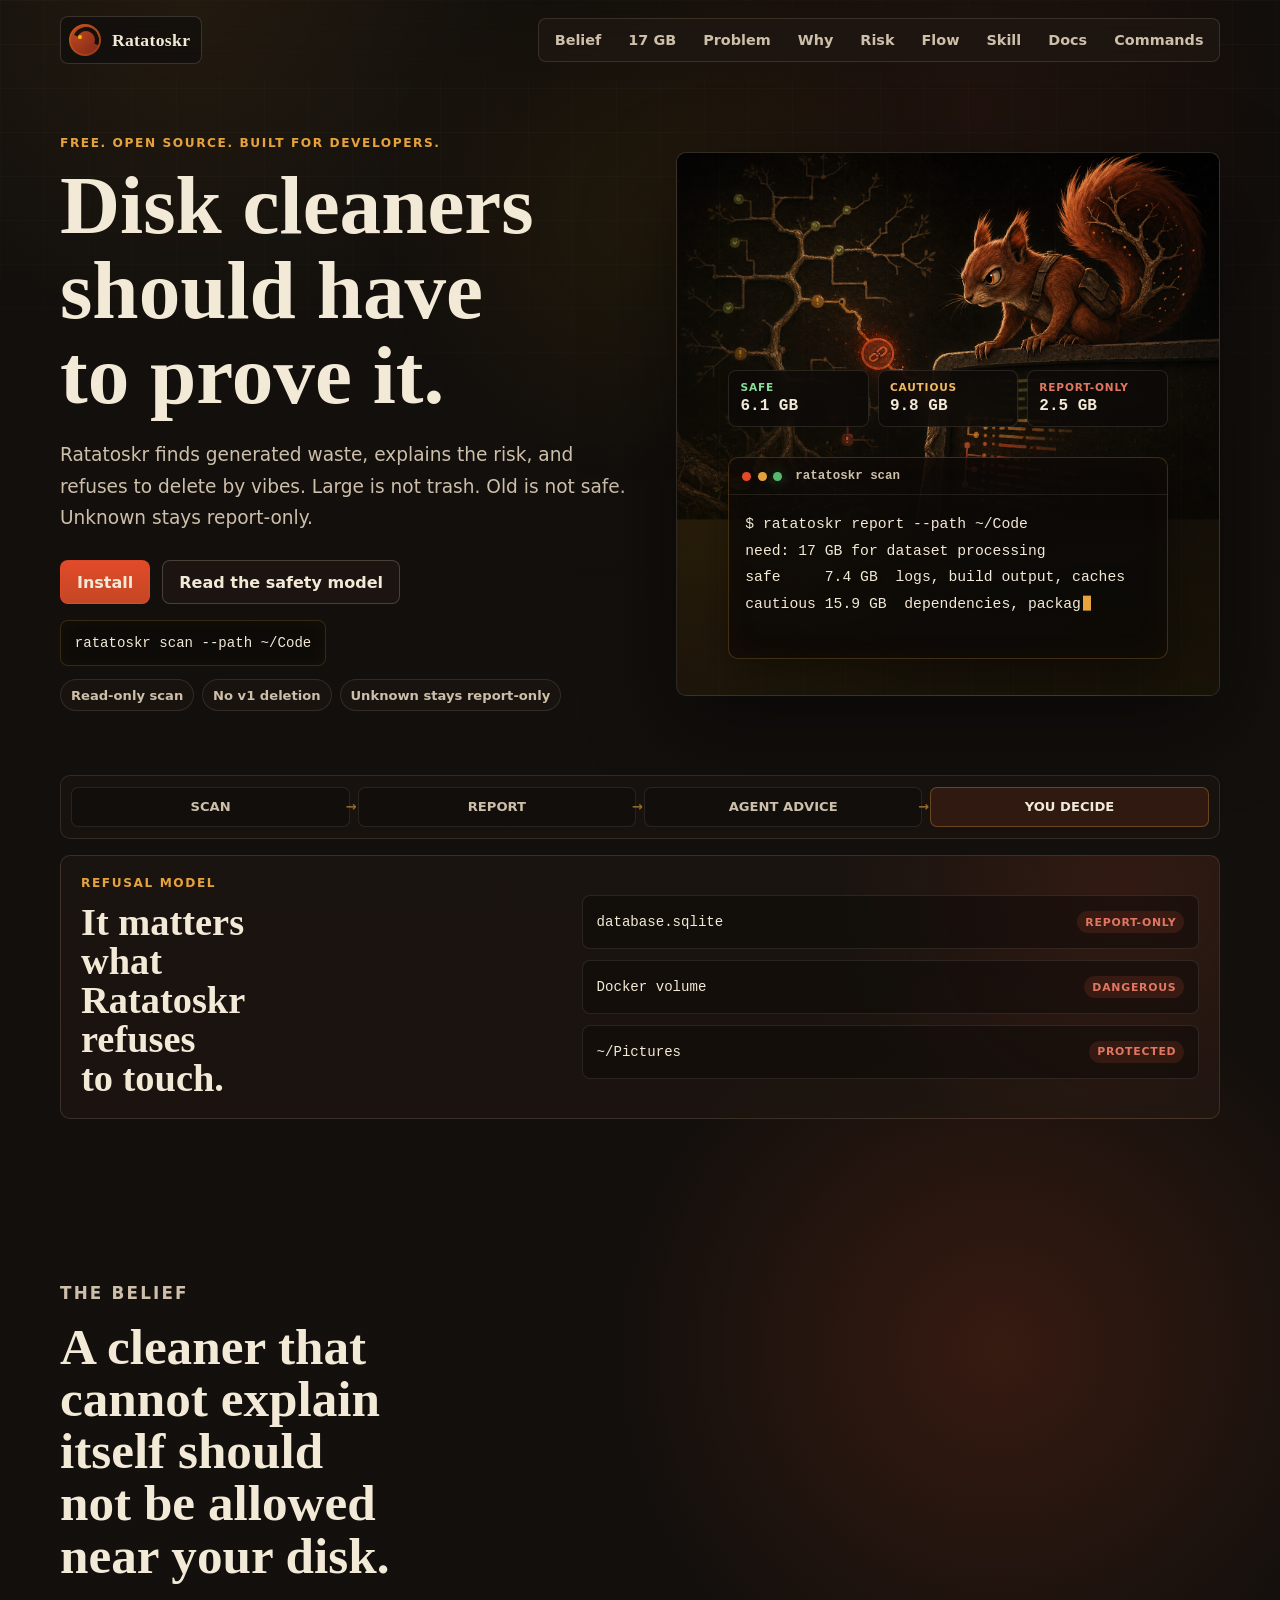
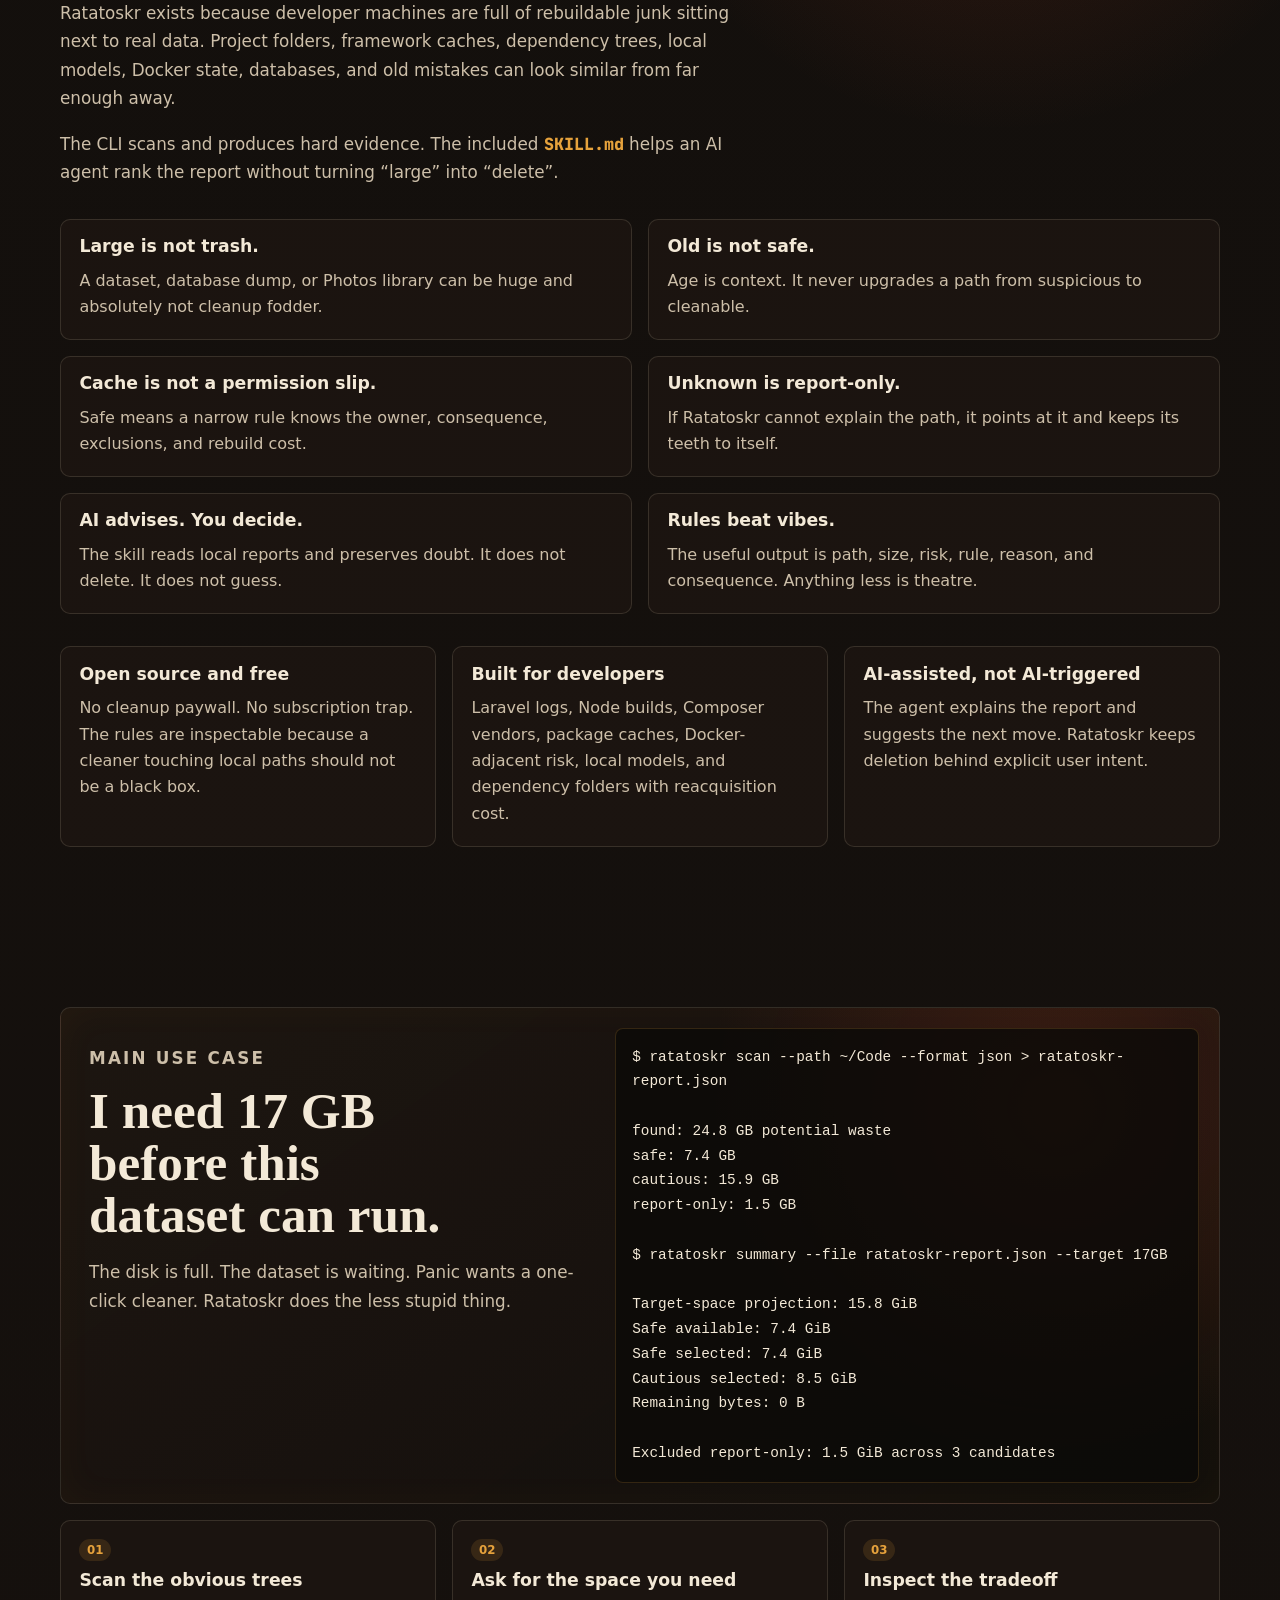
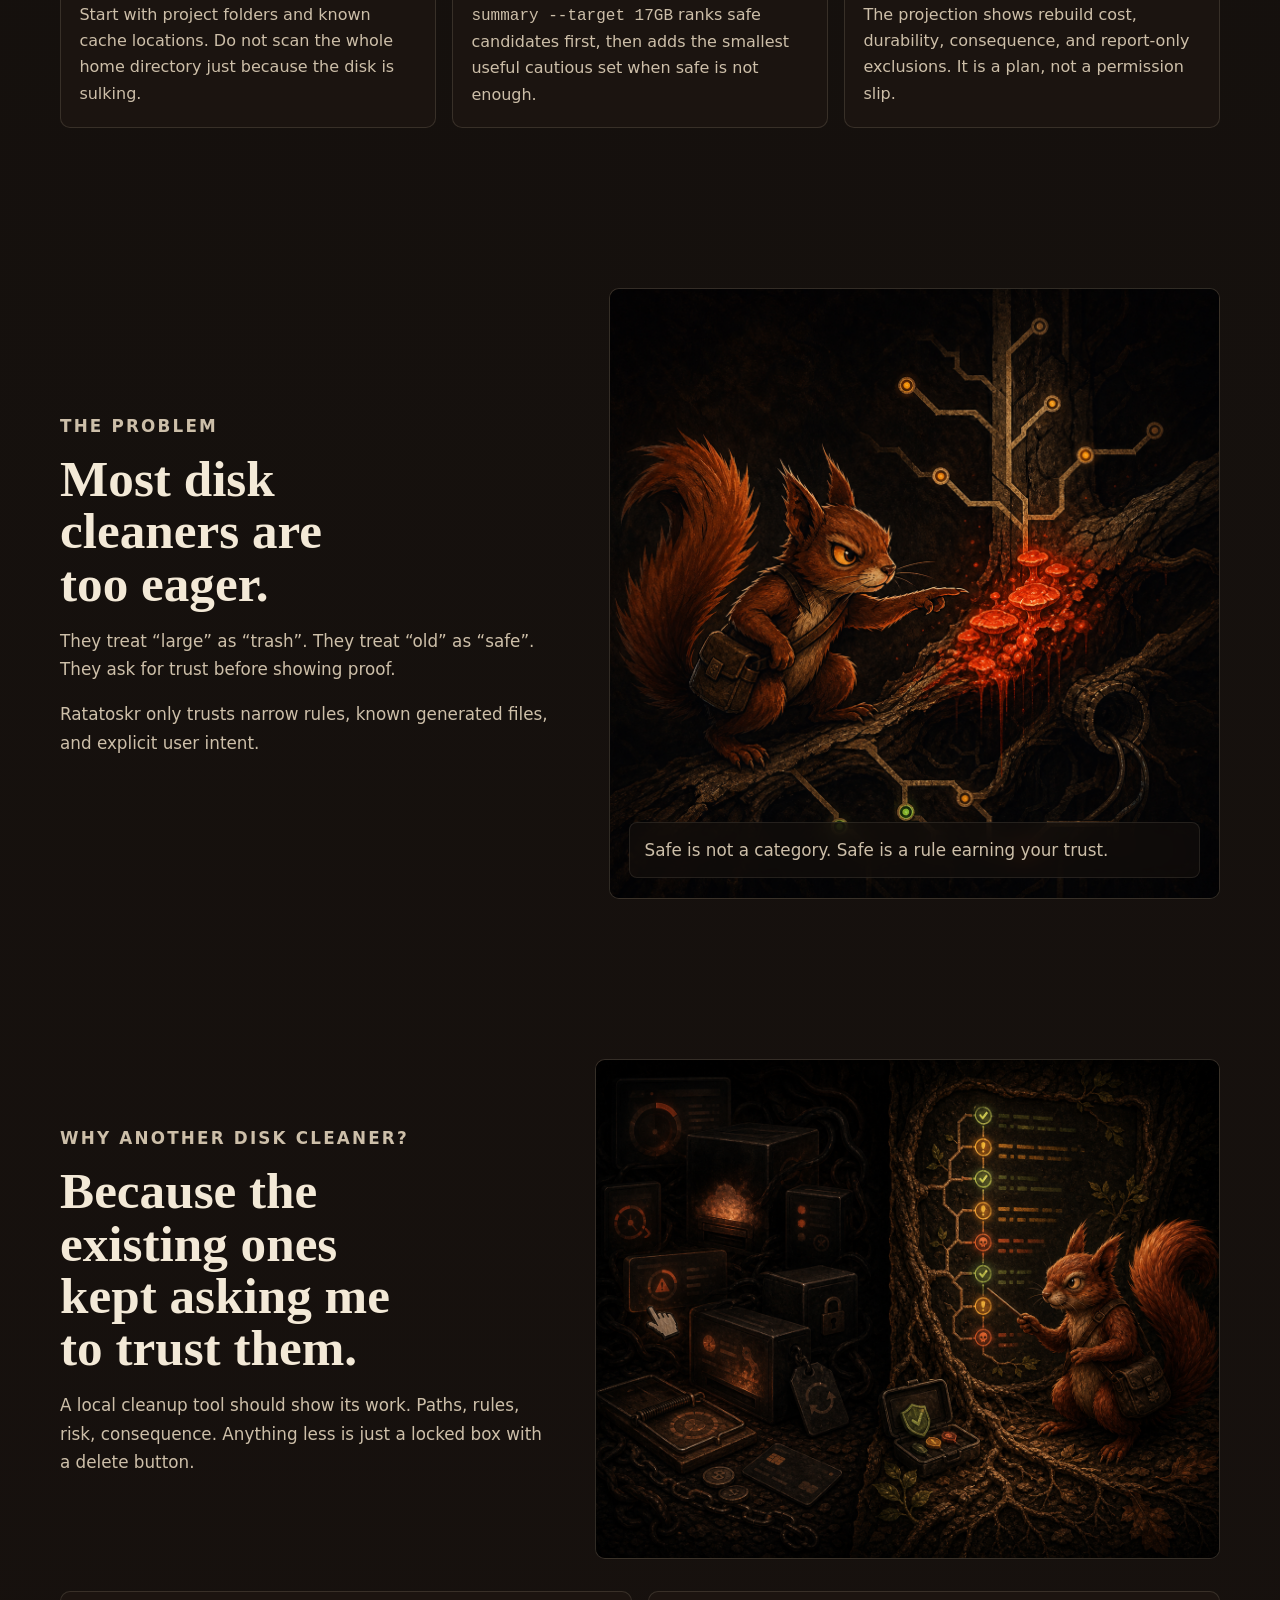
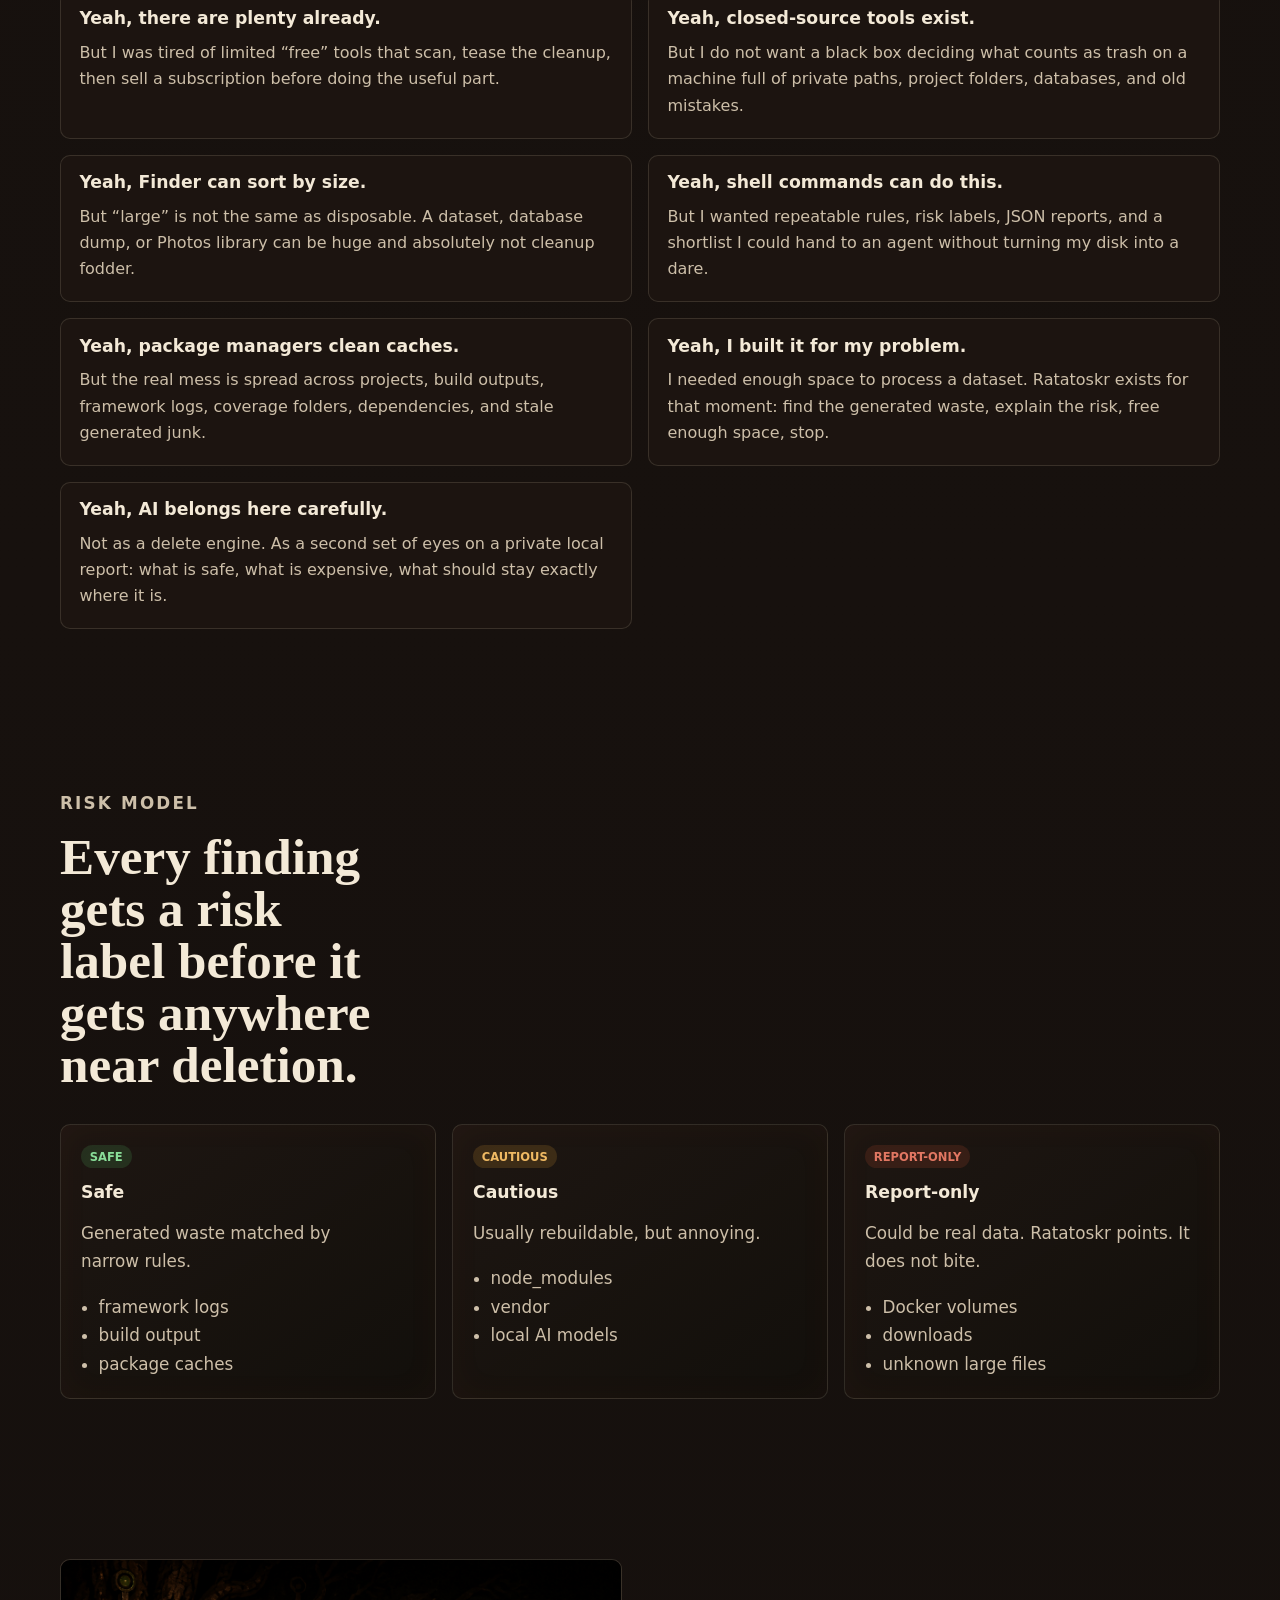
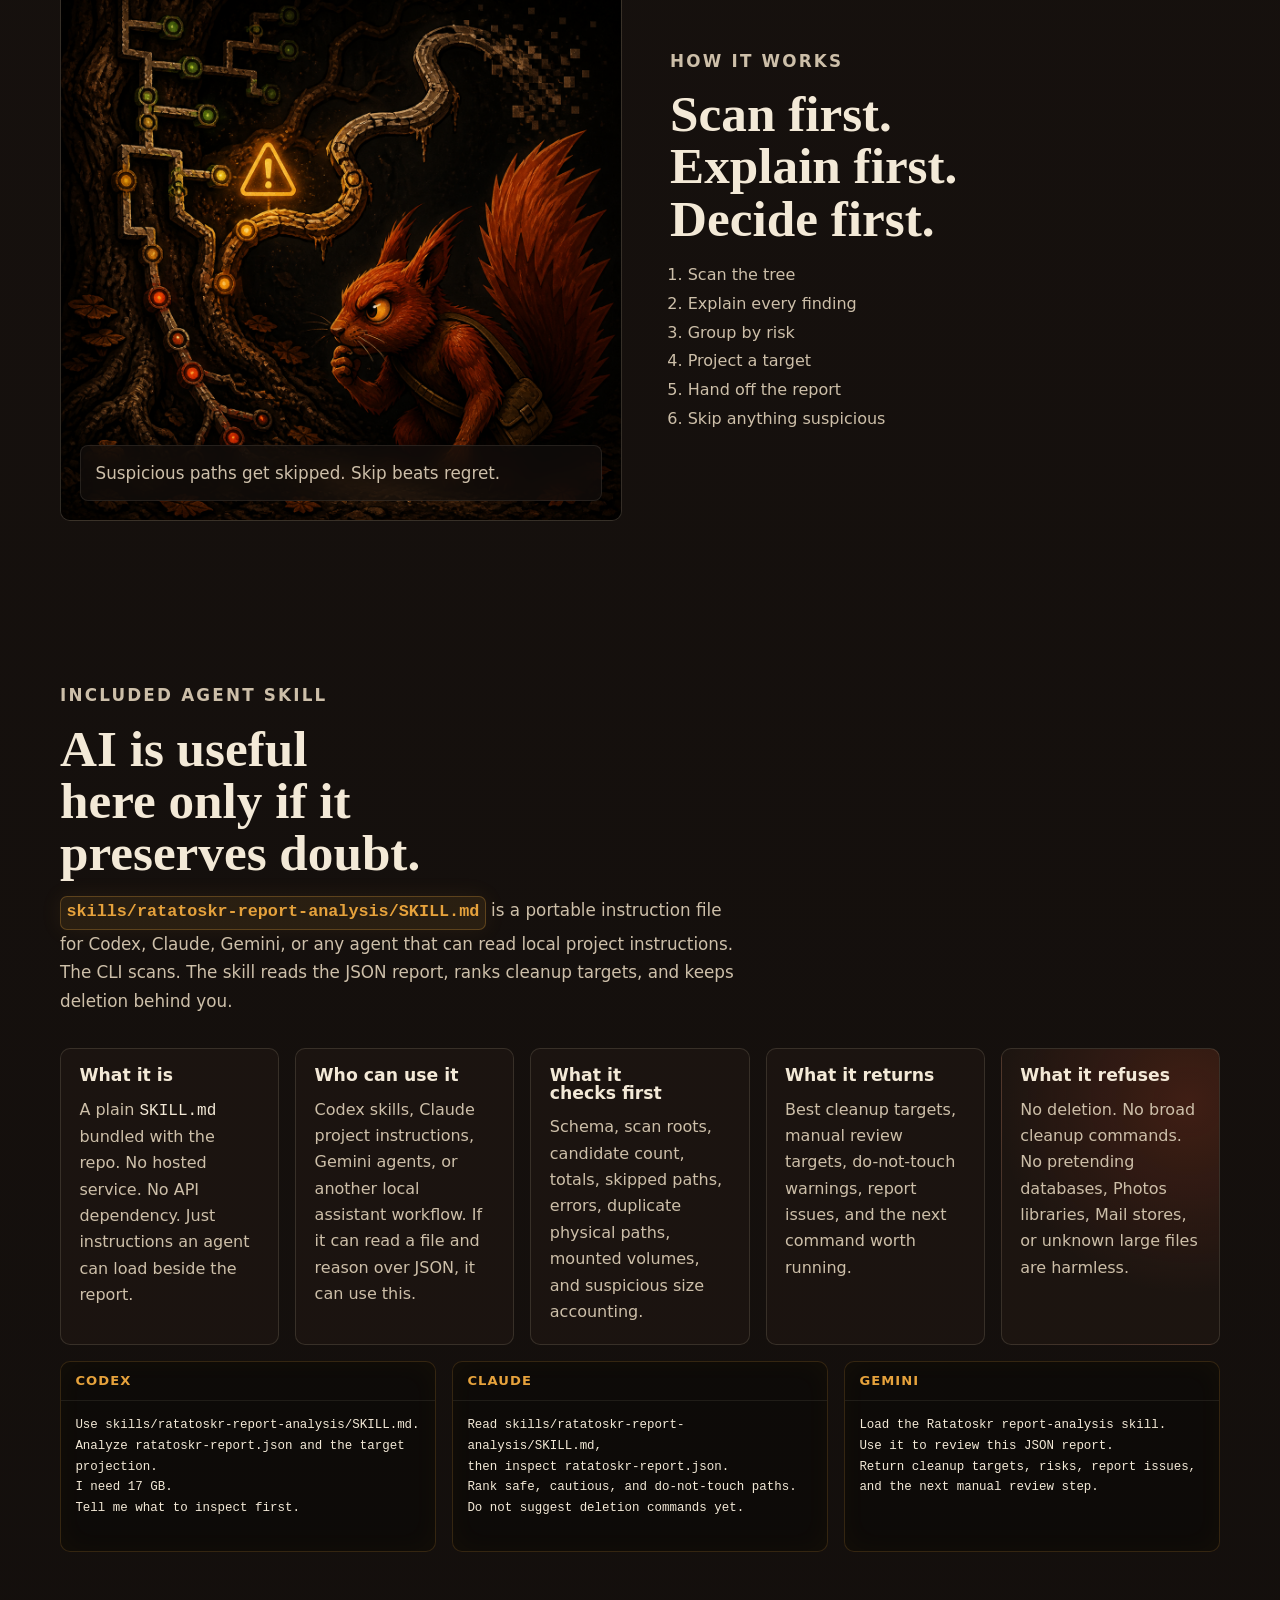
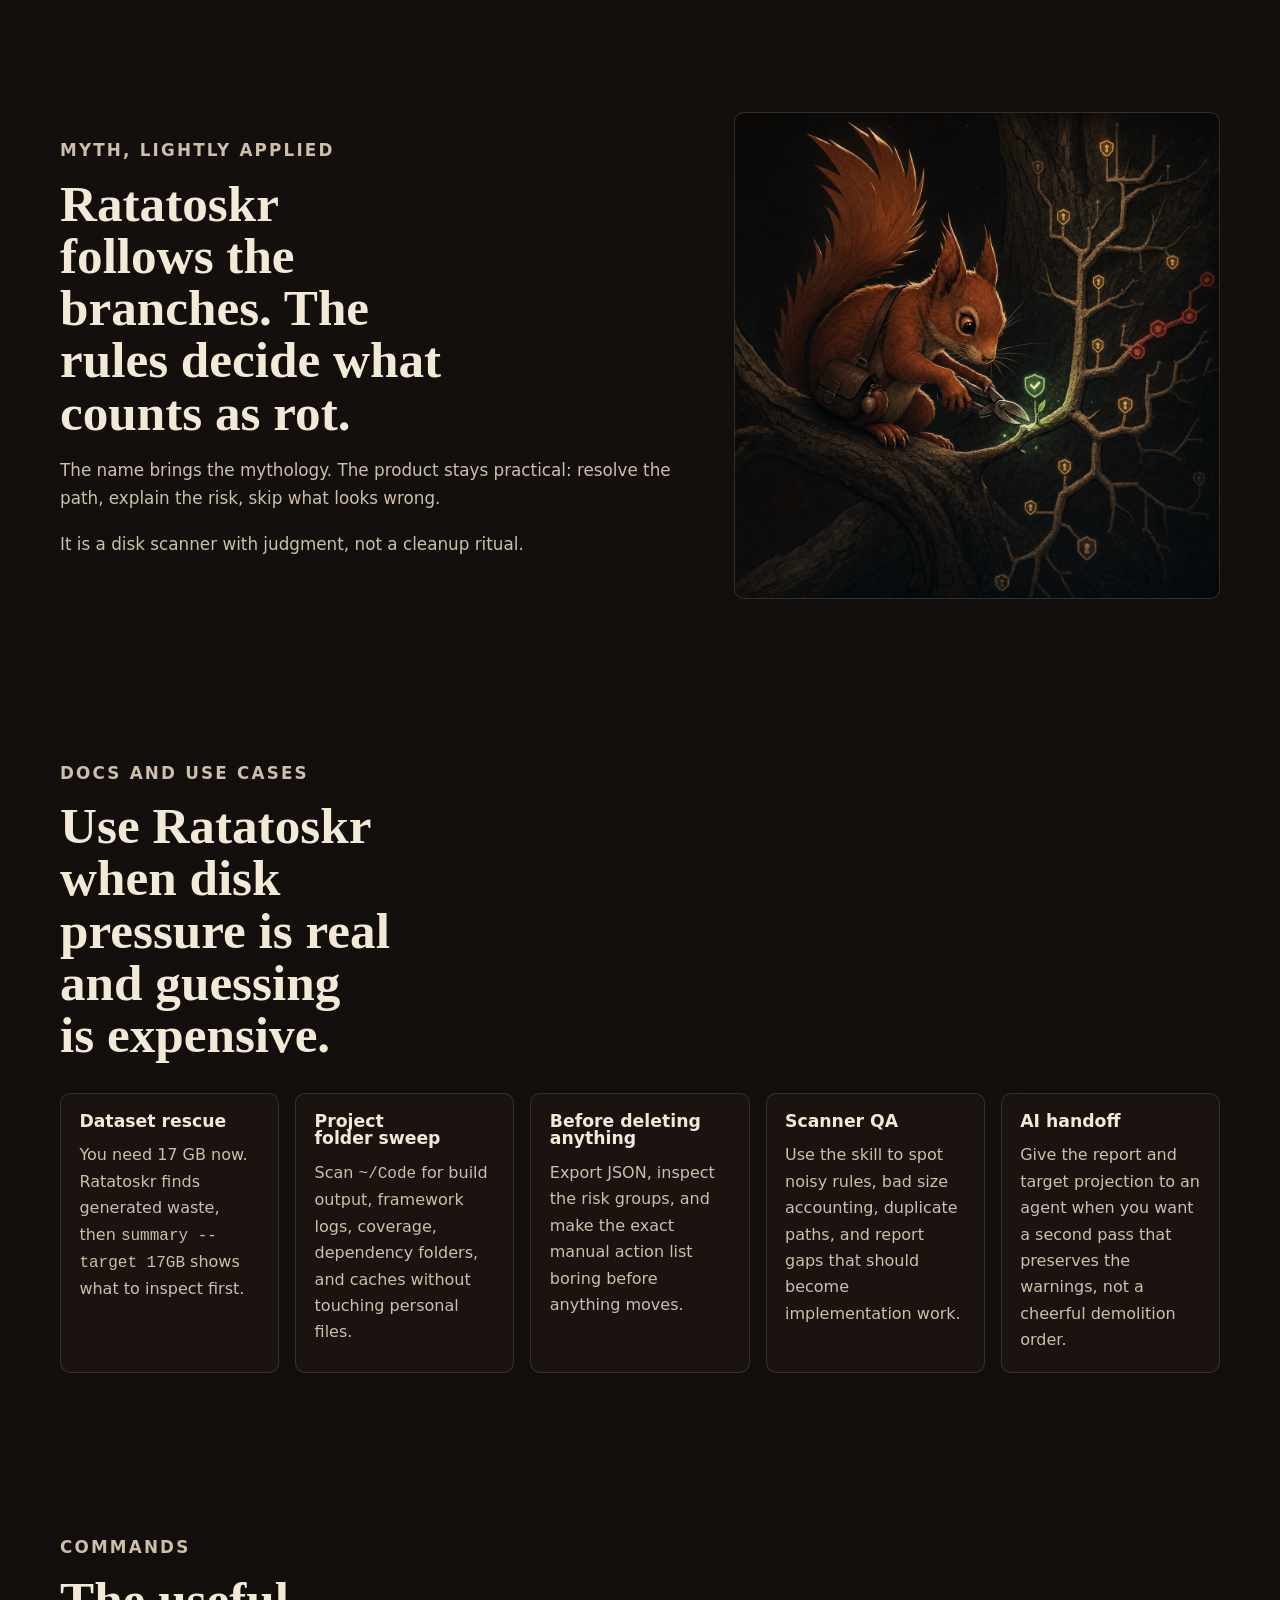
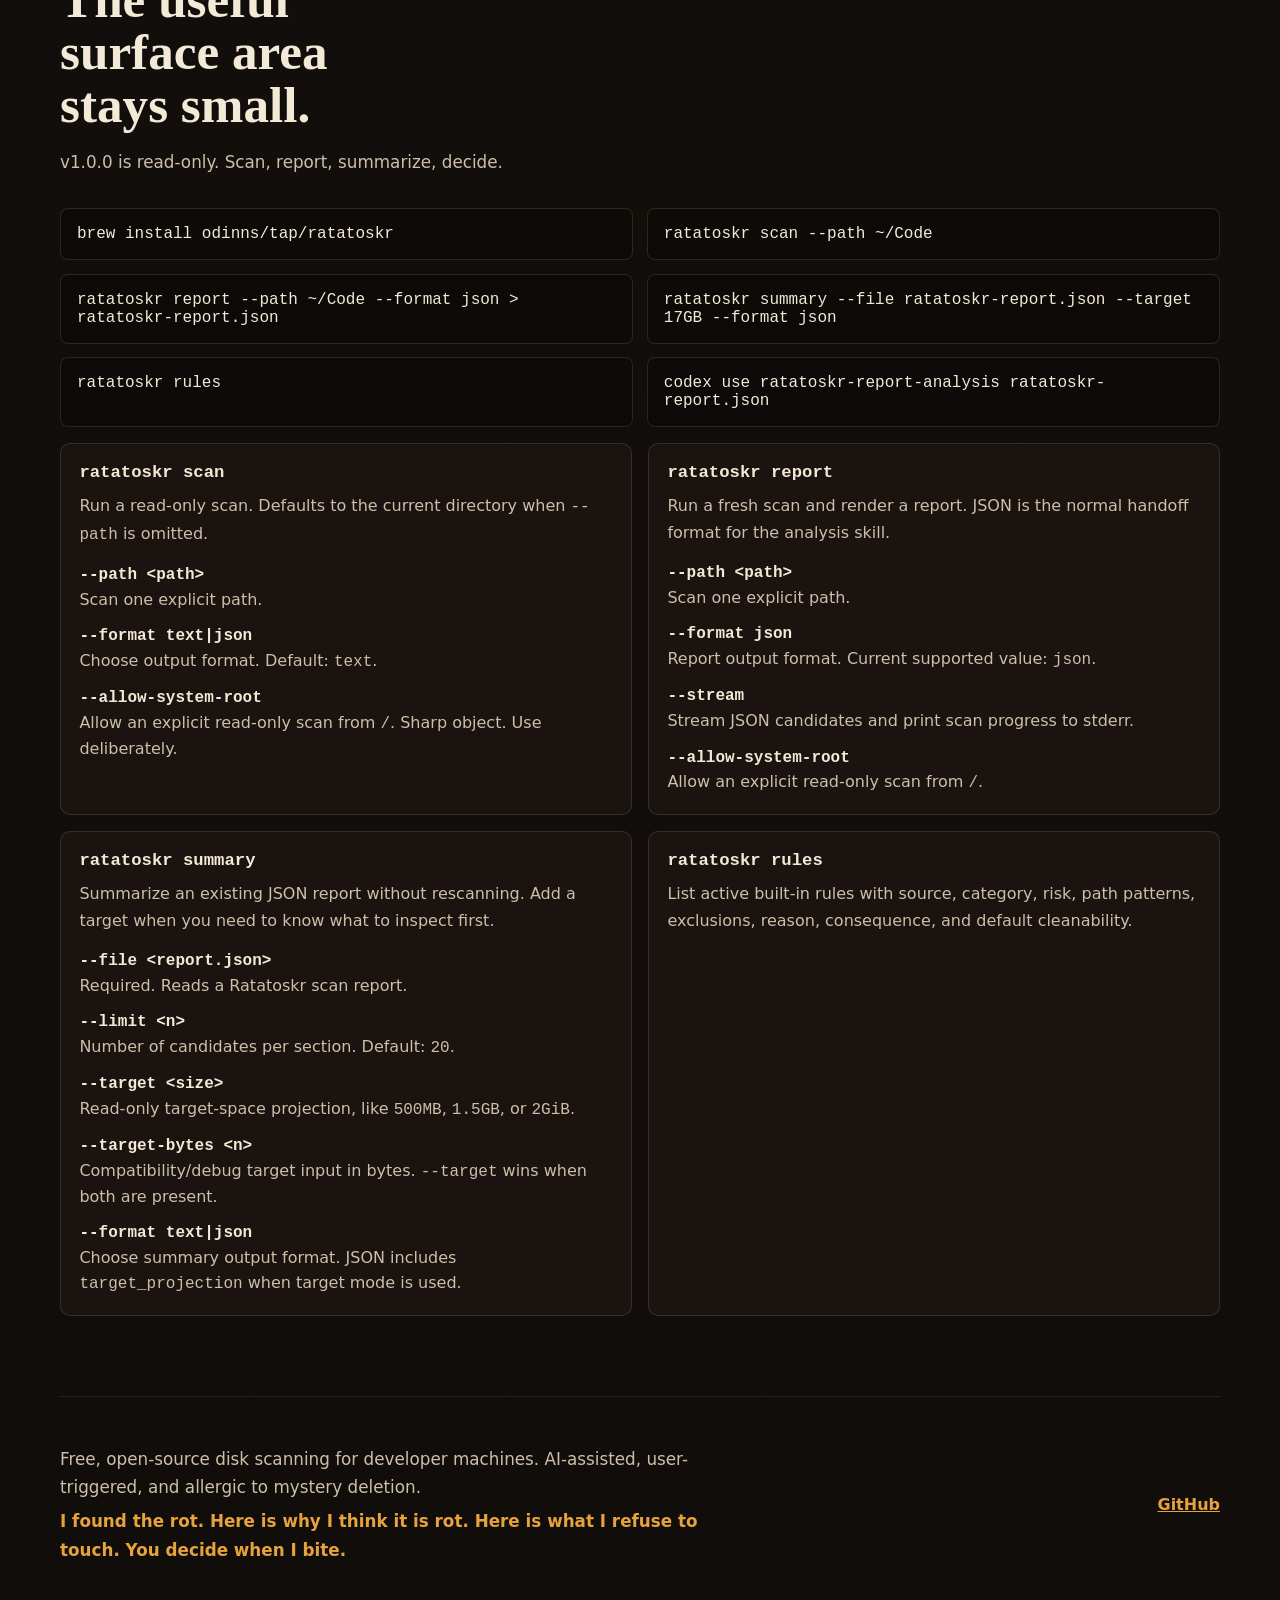
==== commit 1a265462: "docs: add homebrew install path" ====
--- a/docs/site/index.html
+++ b/docs/site/index.html
@@ -425,6 +425,7 @@
           <p>v1.0.0 is read-only. Scan, report, summarize, decide.</p>
         </div>
         <div class="command-grid">
+          <pre><code>brew install odinns/tap/ratatoskr</code></pre>
           <pre><code>ratatoskr scan --path ~/Code</code></pre>
           <pre><code>ratatoskr report --path ~/Code --format json > ratatoskr-report.json</code></pre>
           <pre><code>ratatoskr summary --file ratatoskr-report.json --target 17GB --format json</code></pre>
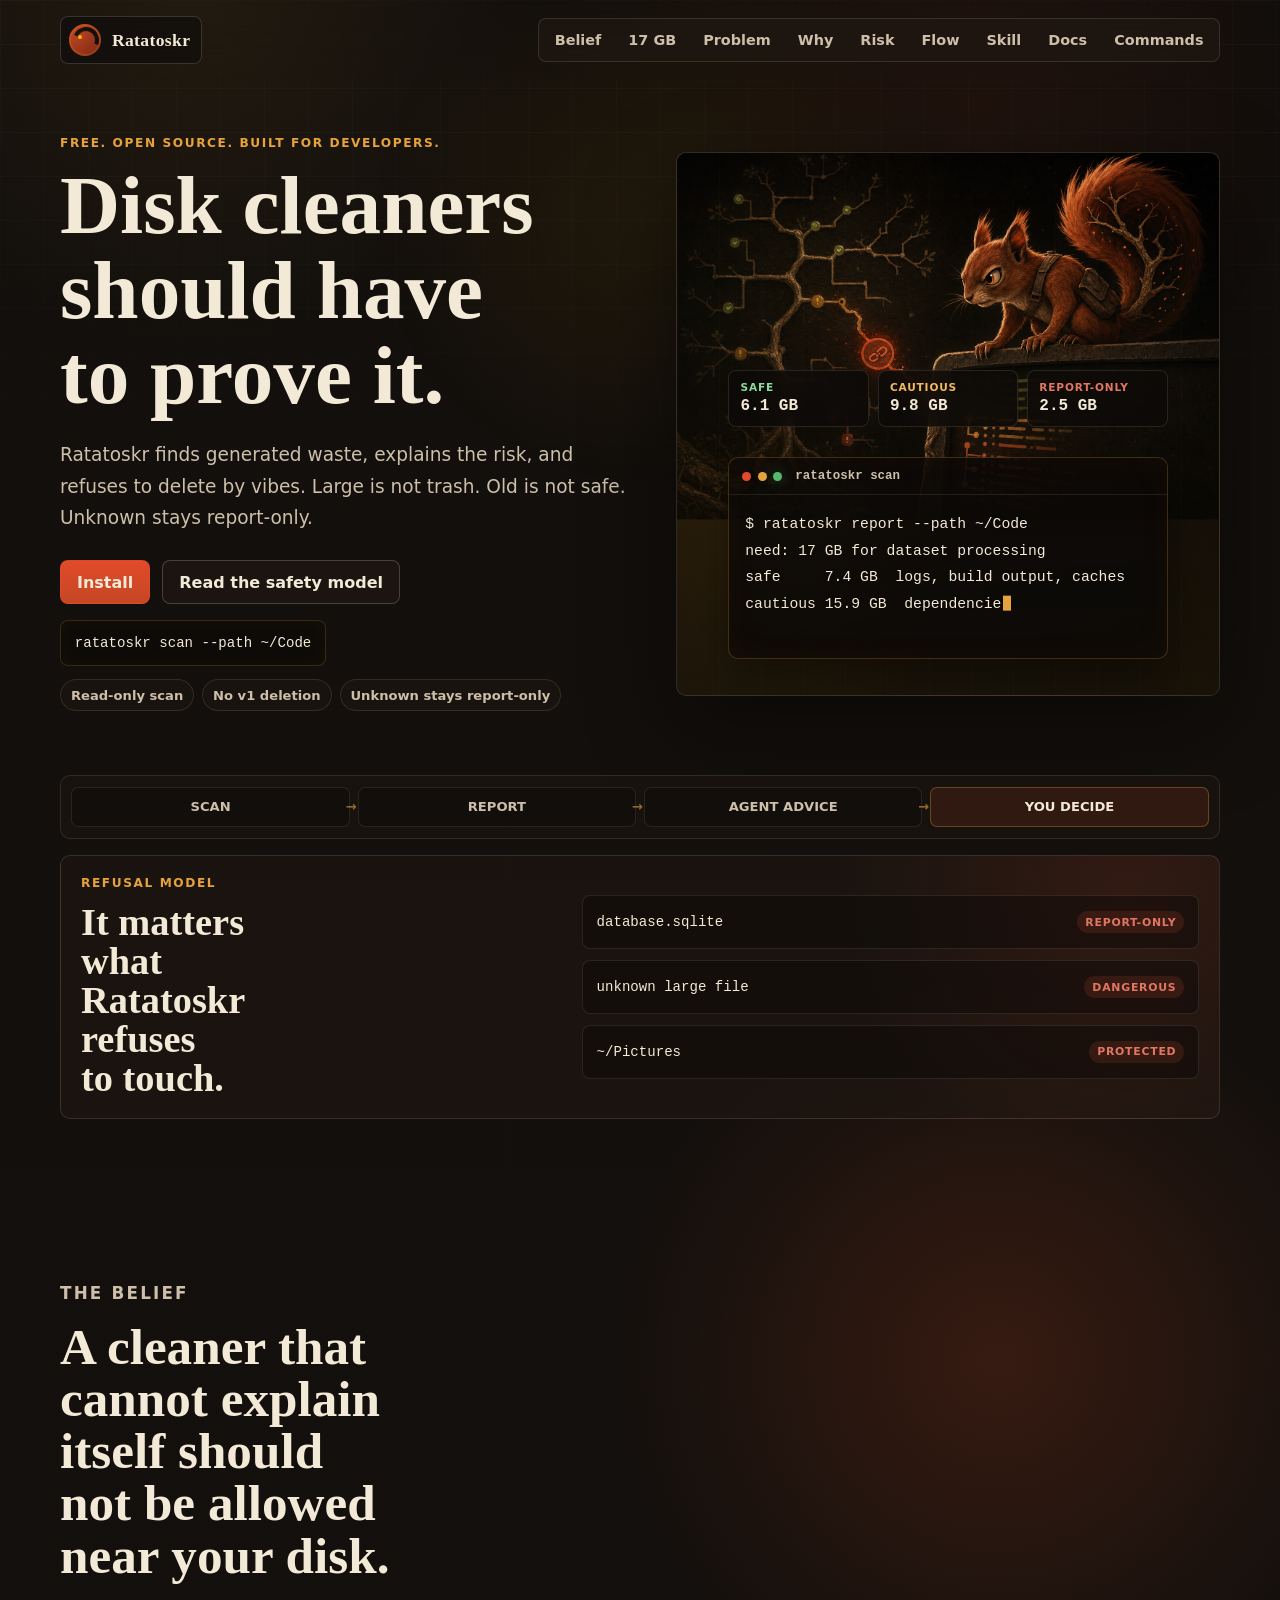
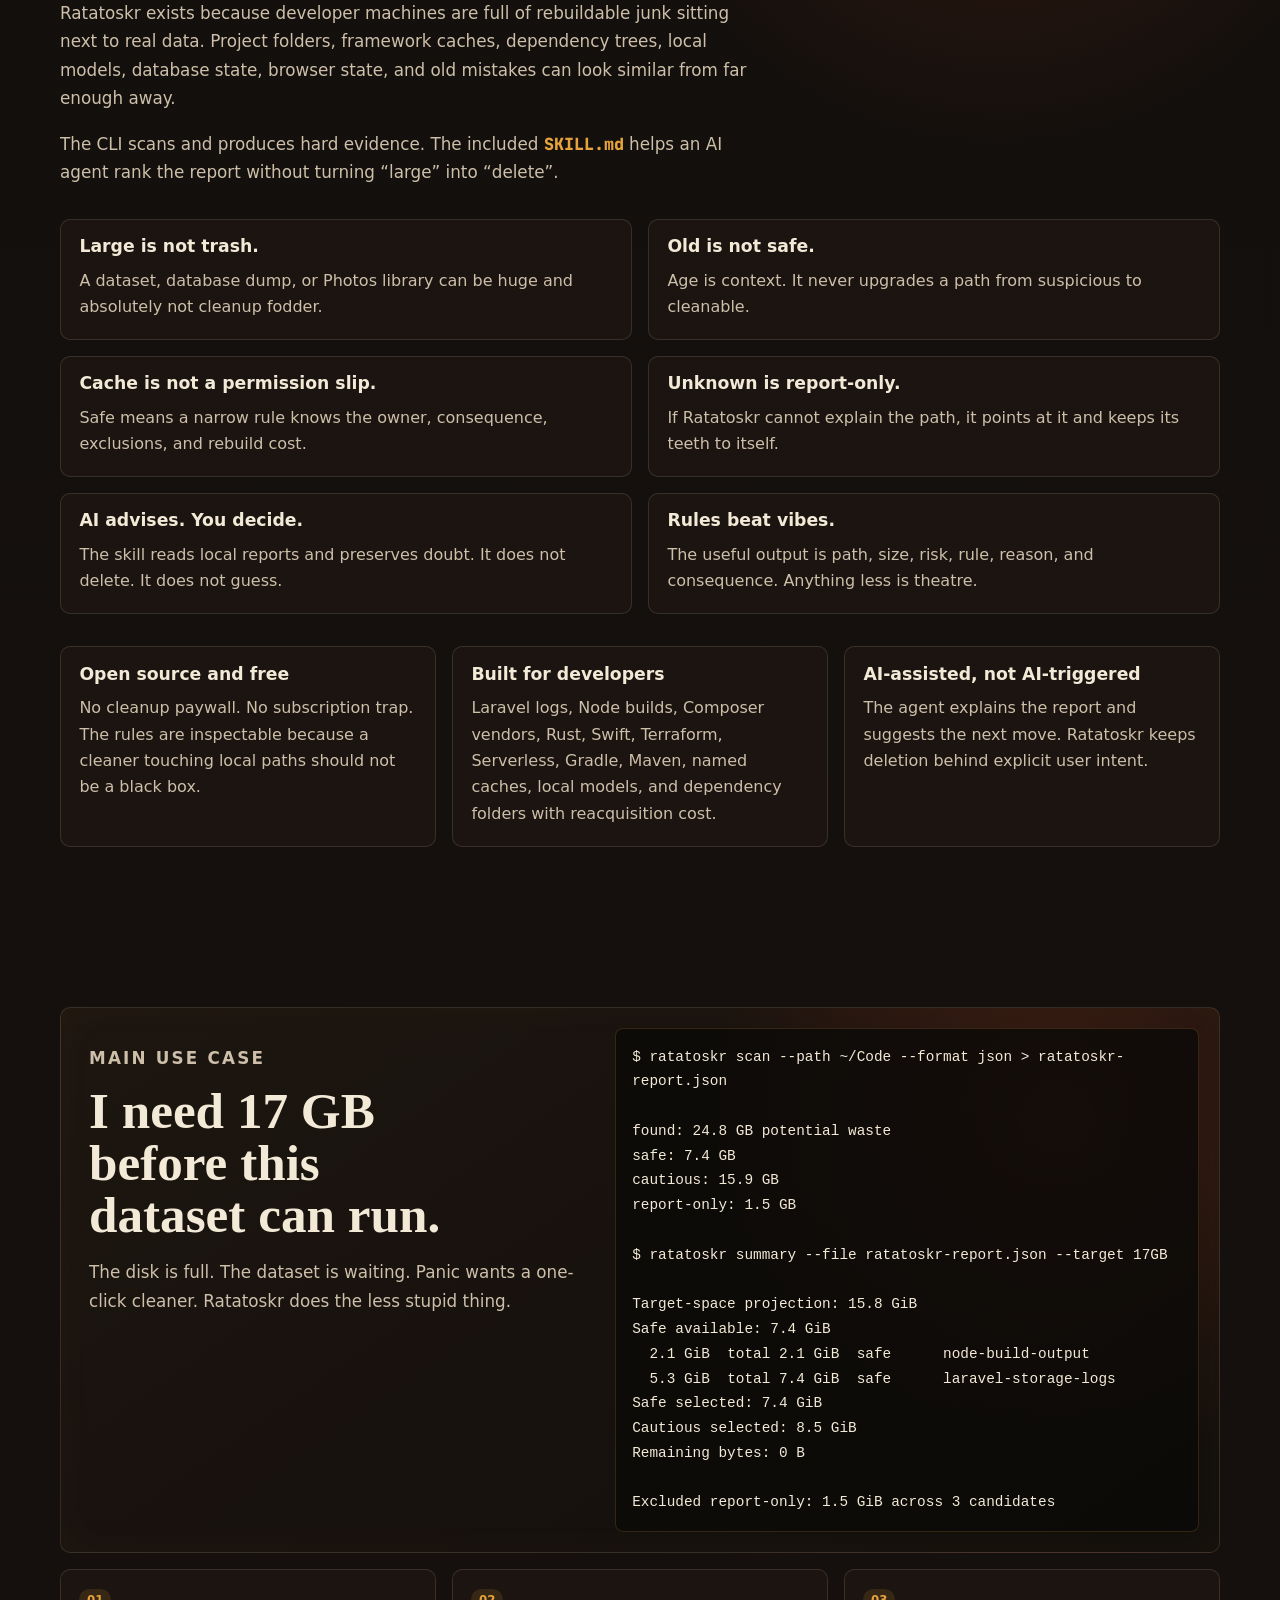
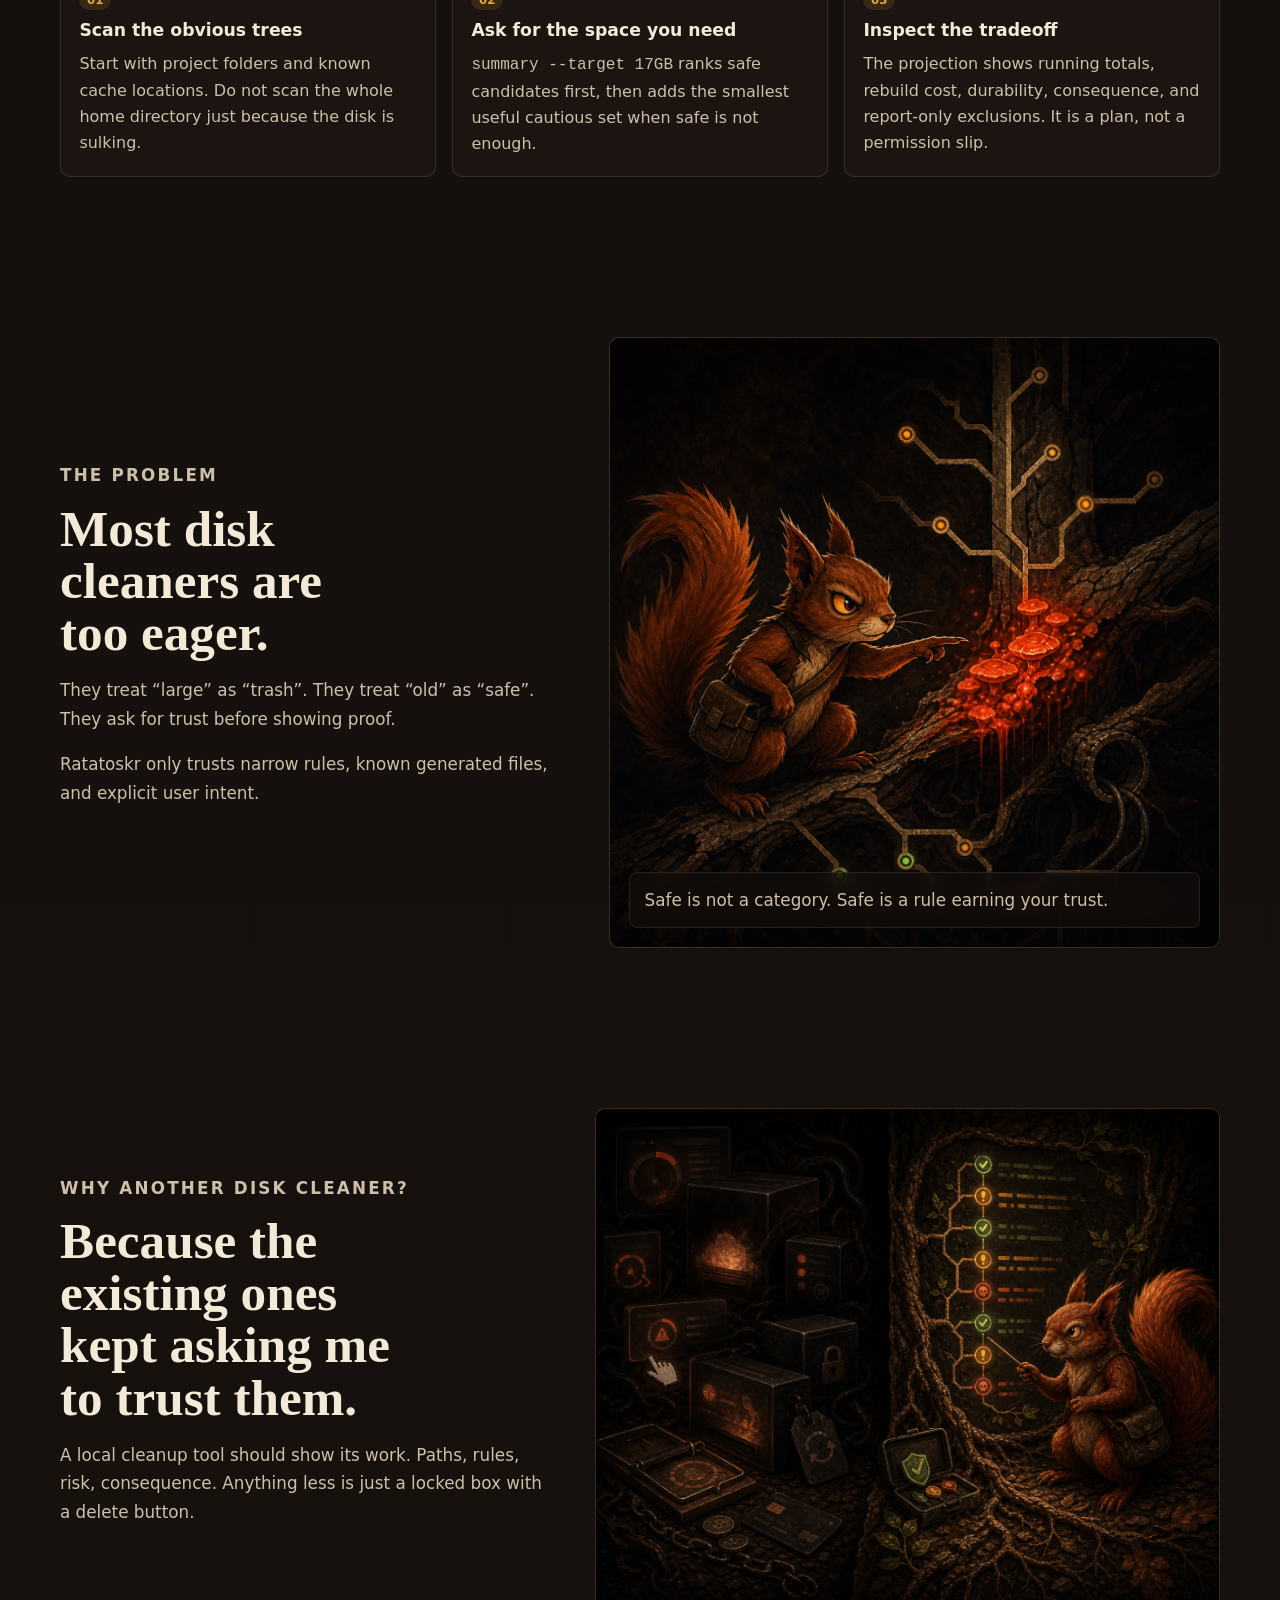
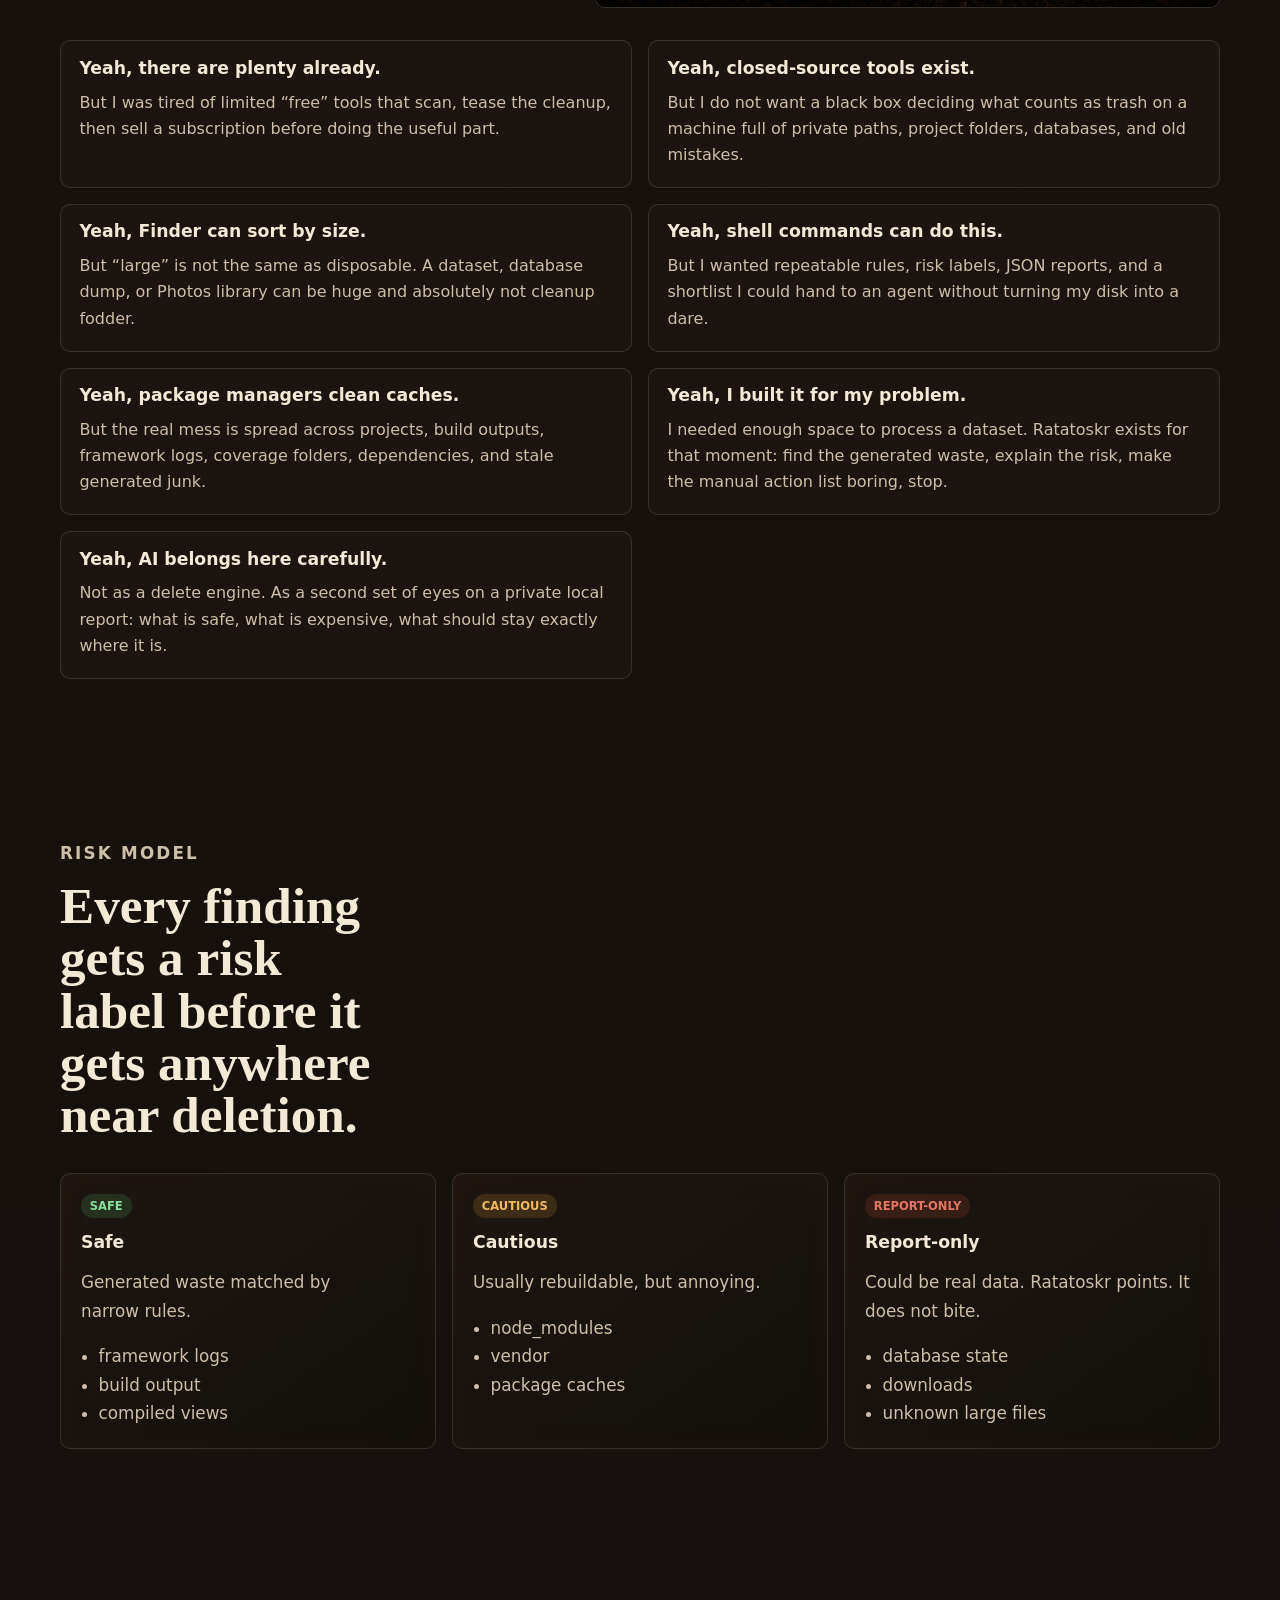
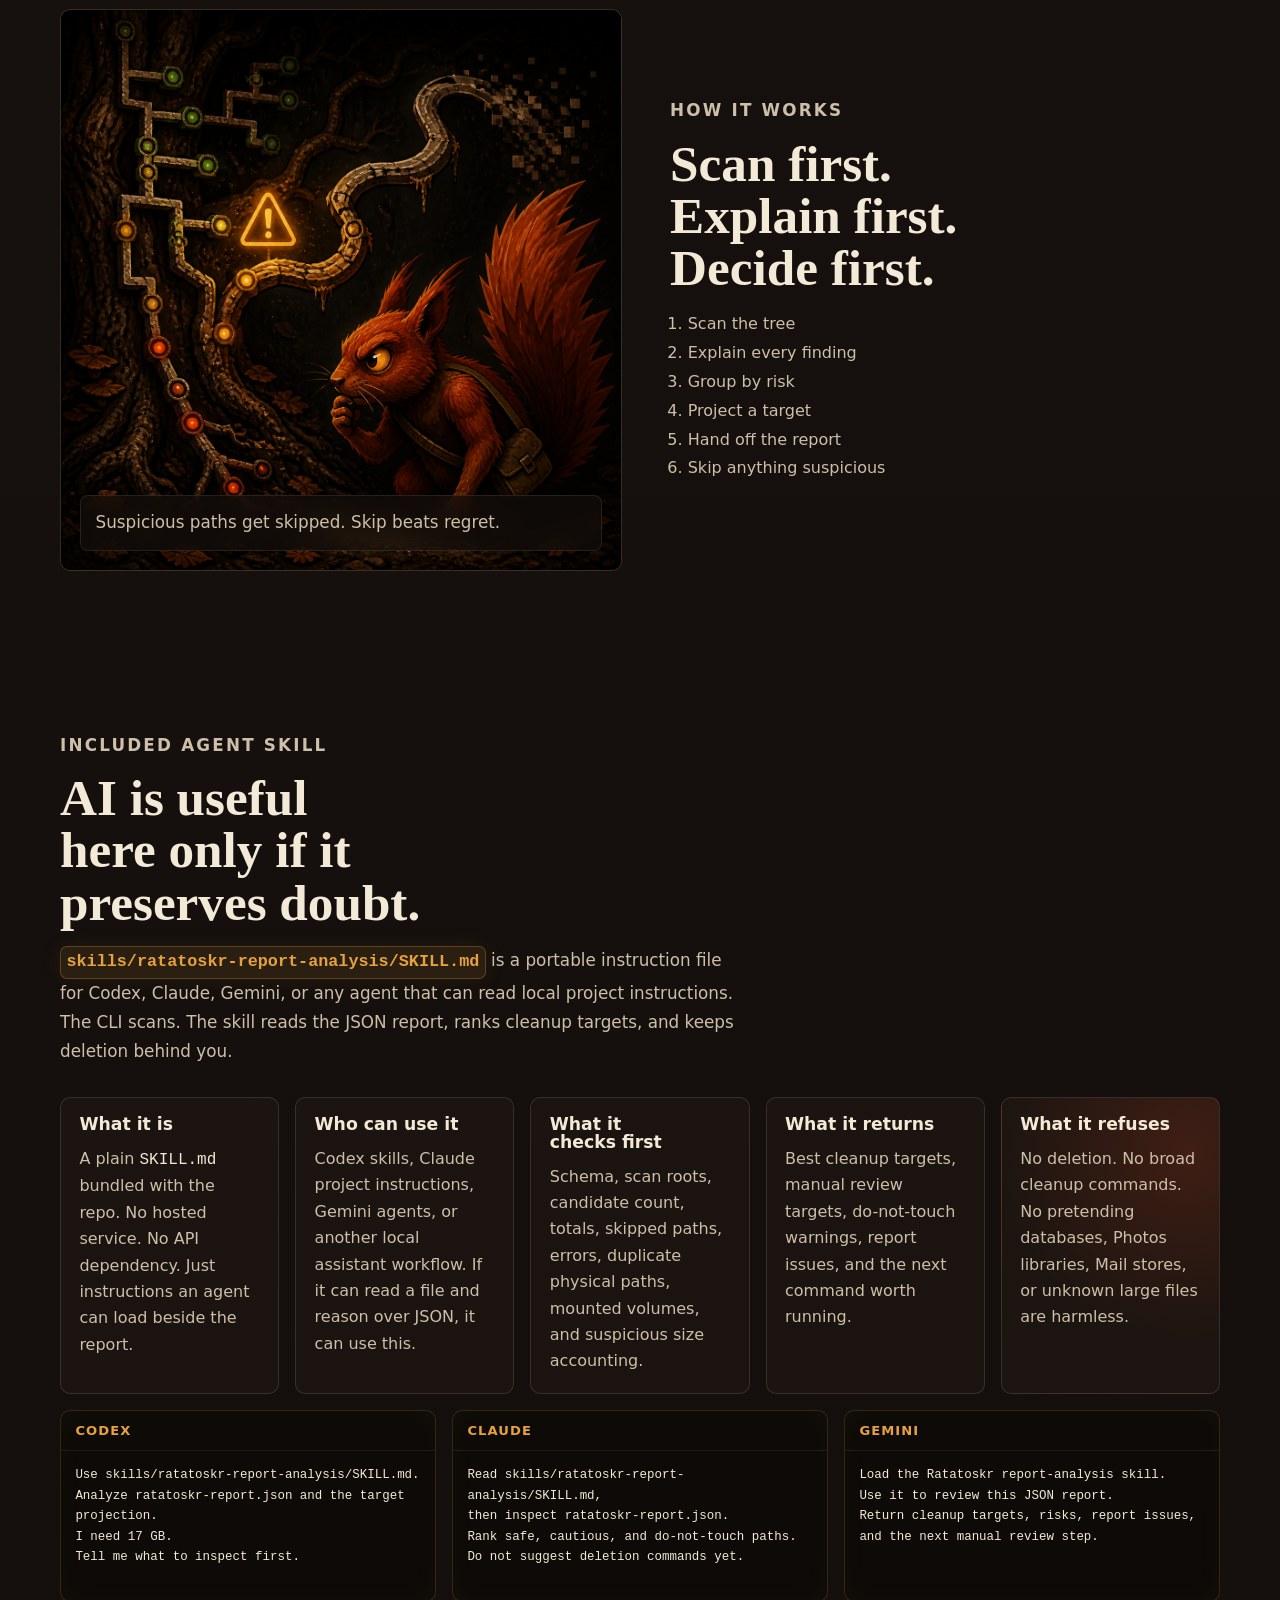
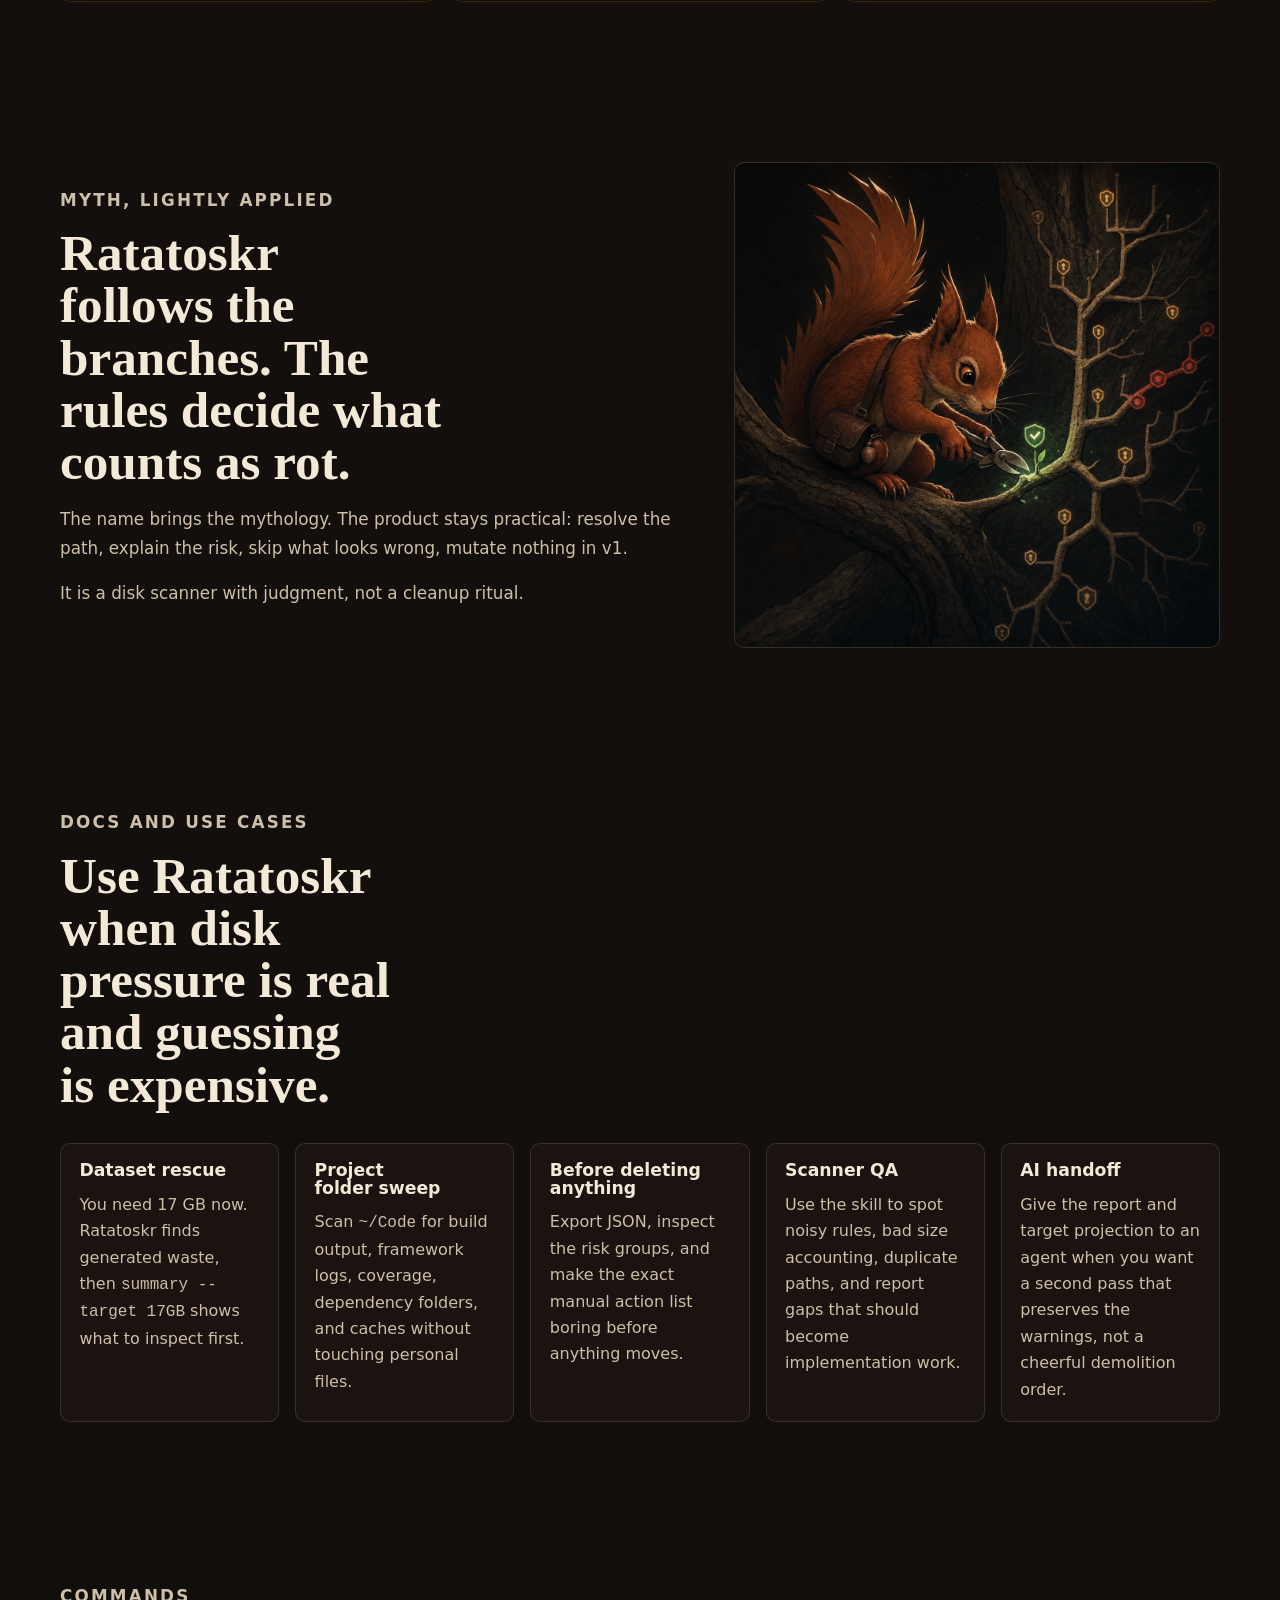
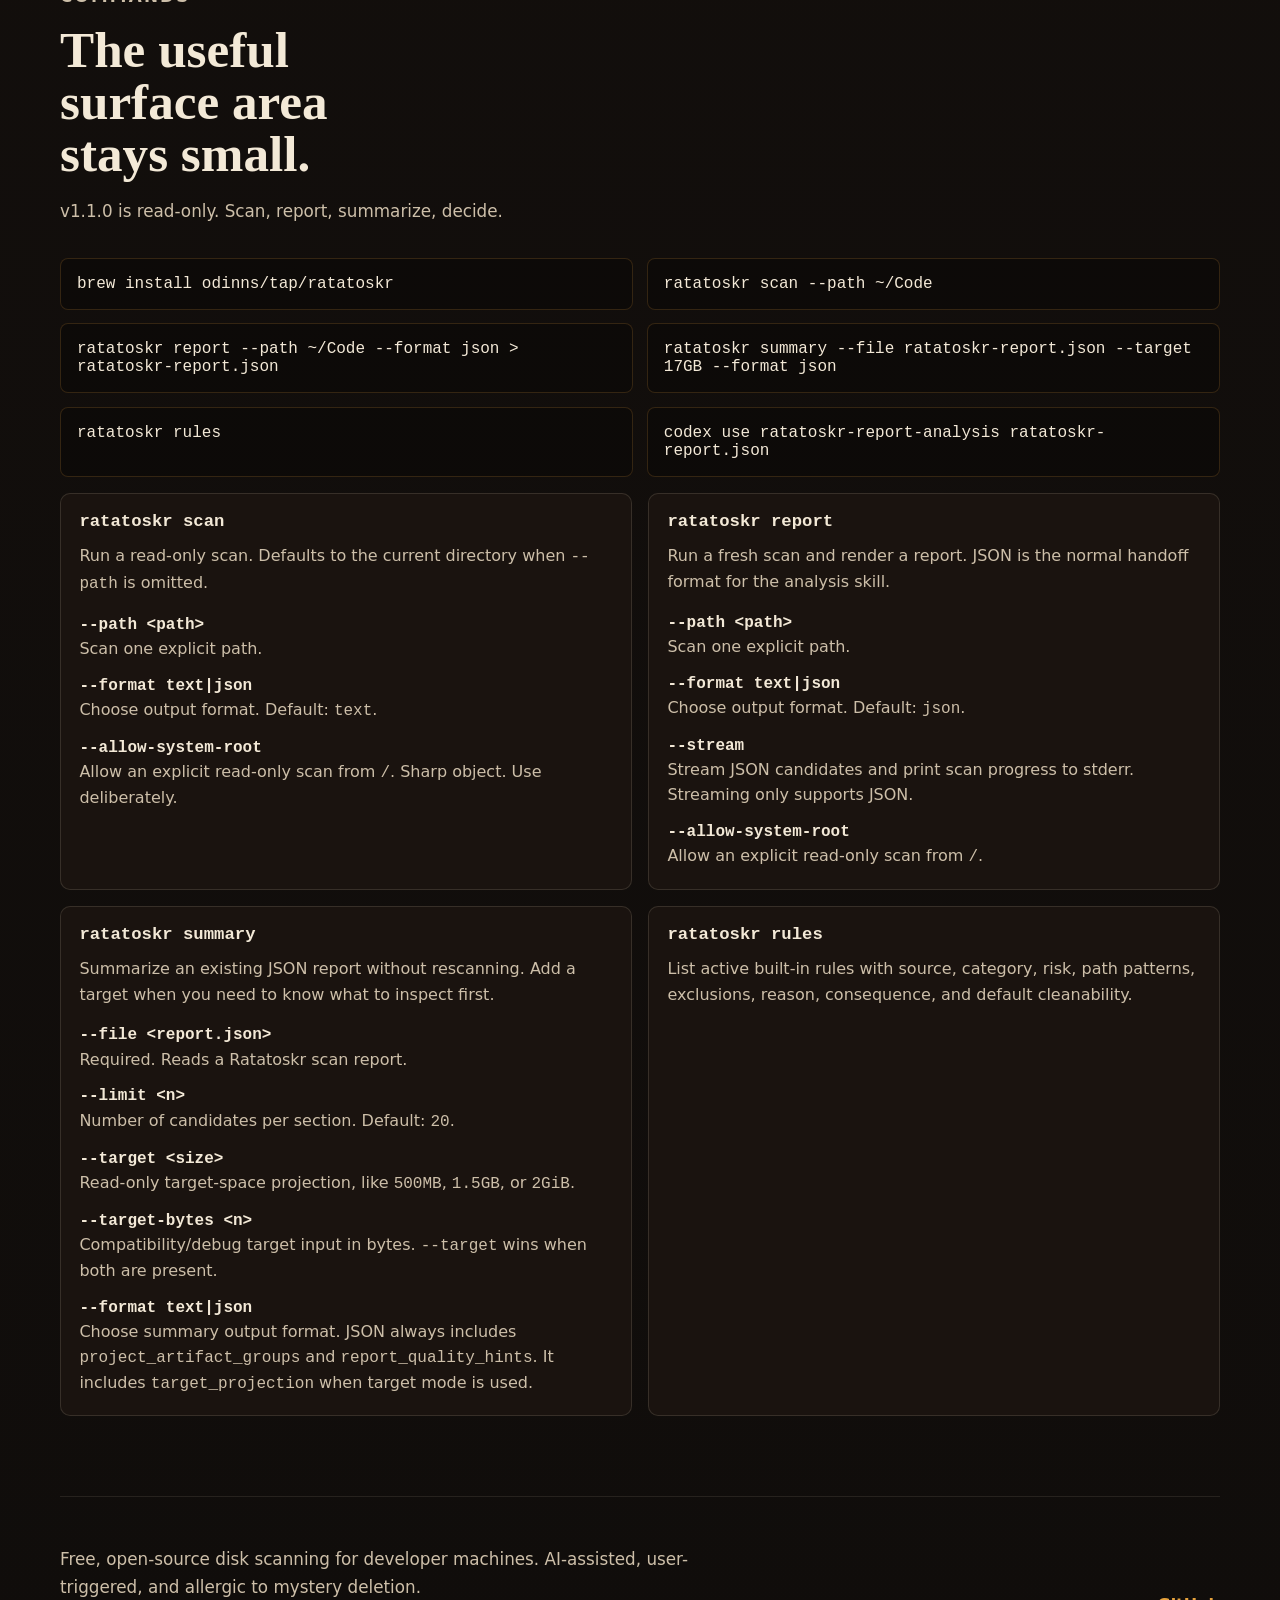
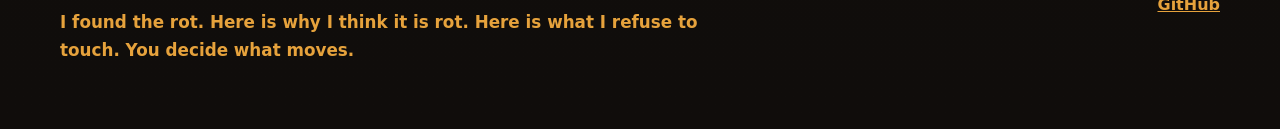
==== commit cd47ca2f: "feat: prepare v1.1 scan closeout - Add project artifact metadata, named cache rules, and known state" ====
--- a/docs/site/index.html
+++ b/docs/site/index.html
@@ -6,7 +6,7 @@
     <title>Ratatoskr - Open-source disk scanner for developers</title>
     <meta name="description" content="Ratatoskr is a free, open-source, AI-assisted disk scanner for developers. It finds generated waste, explains the risk, and plans enough space without deleting anything.">
     <meta property="og:title" content="Ratatoskr - Open-source disk scanner for developers">
-    <meta property="og:description" content="Free, open-source, AI-assisted disk planning for developer machines. Evidence first. No deletion in v1.0.0.">
+    <meta property="og:description" content="Free, open-source, AI-assisted disk planning for developer machines. Evidence first. No deletion in v1.1.0.">
     <meta property="og:type" content="website">
     <meta name="theme-color" content="#120f0c">
     <link rel="icon" href="assets/favicon.svg" type="image/svg+xml">
@@ -66,7 +66,7 @@
             </div>
             <pre><code data-scan-log>Ratatoskr found 18.4 GB of potential waste
 
-6.1 GB   safe to clean
+6.1 GB   safe candidates
 9.8 GB   requires explicit selection
 2.5 GB   report-only</code></pre>
           </div>
@@ -105,7 +105,7 @@
               <strong>report-only</strong>
             </article>
             <article>
-              <span>Docker volume</span>
+              <span>unknown large file</span>
               <strong>dangerous</strong>
             </article>
             <article>
@@ -120,7 +120,7 @@
         <div class="section-intro">
           <p class="kicker">The belief</p>
           <h2>A cleaner that cannot explain itself should not be allowed near your disk.</h2>
-          <p>Ratatoskr exists because developer machines are full of rebuildable junk sitting next to real data. Project folders, framework caches, dependency trees, local models, Docker state, databases, and old mistakes can look similar from far enough away.</p>
+          <p>Ratatoskr exists because developer machines are full of rebuildable junk sitting next to real data. Project folders, framework caches, dependency trees, local models, database state, browser state, and old mistakes can look similar from far enough away.</p>
           <p>The CLI scans and produces hard evidence. The included <span class="skill-name">SKILL.md</span> helps an AI agent rank the report without turning “large” into “delete”.</p>
         </div>
         <div class="belief-grid">
@@ -156,7 +156,7 @@
           </article>
           <article>
             <h3>Built for developers</h3>
-            <p>Laravel logs, Node builds, Composer vendors, package caches, Docker-adjacent risk, local models, and dependency folders with reacquisition cost.</p>
+            <p>Laravel logs, Node builds, Composer vendors, Rust, Swift, Terraform, Serverless, Gradle, Maven, named caches, local models, and dependency folders with reacquisition cost.</p>
           </article>
           <article>
             <h3>AI-assisted, not AI-triggered</h3>
@@ -184,6 +184,8 @@
 
 Target-space projection: 15.8 GiB
 Safe available: 7.4 GiB
+  2.1 GiB  total 2.1 GiB  safe      node-build-output
+  5.3 GiB  total 7.4 GiB  safe      laravel-storage-logs
 Safe selected: 7.4 GiB
 Cautious selected: 8.5 GiB
 Remaining bytes: 0 B
@@ -205,7 +207,7 @@
           <article>
             <span>03</span>
             <h3>Inspect the tradeoff</h3>
-            <p>The projection shows rebuild cost, durability, consequence, and report-only exclusions. It is a plan, not a permission slip.</p>
+            <p>The projection shows running totals, rebuild cost, durability, consequence, and report-only exclusions. It is a plan, not a permission slip.</p>
           </article>
         </div>
       </section>
@@ -257,7 +259,7 @@
           </article>
           <article>
             <h3>Yeah, I built it for my problem.</h3>
-            <p>I needed enough space to process a dataset. Ratatoskr exists for that moment: find the generated waste, explain the risk, free enough space, stop.</p>
+            <p>I needed enough space to process a dataset. Ratatoskr exists for that moment: find the generated waste, explain the risk, make the manual action list boring, stop.</p>
           </article>
           <article>
             <h3>Yeah, AI belongs here carefully.</h3>
@@ -279,7 +281,7 @@
             <ul>
               <li>framework logs</li>
               <li>build output</li>
-              <li>package caches</li>
+              <li>compiled views</li>
             </ul>
           </article>
           <article class="risk-card caution-card">
@@ -289,7 +291,7 @@
             <ul>
               <li>node_modules</li>
               <li>vendor</li>
-              <li>local AI models</li>
+              <li>package caches</li>
             </ul>
           </article>
           <article class="risk-card report-card">
@@ -297,7 +299,7 @@
             <h3>Report-only</h3>
             <p>Could be real data. Ratatoskr points. It does not bite.</p>
             <ul>
-              <li>Docker volumes</li>
+              <li>database state</li>
               <li>downloads</li>
               <li>unknown large files</li>
             </ul>
@@ -381,11 +383,11 @@
         <div class="section-intro">
           <p class="kicker">Myth, lightly applied</p>
           <h2>Ratatoskr follows the branches. The rules decide what counts as rot.</h2>
-          <p>The name brings the mythology. The product stays practical: resolve the path, explain the risk, skip what looks wrong.</p>
+          <p>The name brings the mythology. The product stays practical: resolve the path, explain the risk, skip what looks wrong, mutate nothing in v1.</p>
           <p>It is a disk scanner with judgment, not a cleanup ritual.</p>
         </div>
         <div class="prune-scene">
-          <img src="assets/images/safe-prune.png" alt="Ratatoskr carefully clips one safe twig while leaving the rest of the filesystem tree untouched." width="1024" height="1024" loading="lazy">
+          <img src="assets/images/safe-prune.png" alt="Ratatoskr marks one safe twig while leaving the rest of the filesystem tree untouched." width="1024" height="1024" loading="lazy">
         </div>
       </section>
 
@@ -422,7 +424,7 @@
         <div class="section-intro">
           <p class="kicker">Commands</p>
           <h2>The useful surface area stays small.</h2>
-          <p>v1.0.0 is read-only. Scan, report, summarize, decide.</p>
+          <p>v1.1.0 is read-only. Scan, report, summarize, decide.</p>
         </div>
         <div class="command-grid">
           <pre><code>brew install odinns/tap/ratatoskr</code></pre>
@@ -447,8 +449,8 @@
             <p>Run a fresh scan and render a report. JSON is the normal handoff format for the analysis skill.</p>
             <dl>
               <div><dt><code>--path &lt;path&gt;</code></dt><dd>Scan one explicit path.</dd></div>
-              <div><dt><code>--format json</code></dt><dd>Report output format. Current supported value: <code>json</code>.</dd></div>
-              <div><dt><code>--stream</code></dt><dd>Stream JSON candidates and print scan progress to stderr.</dd></div>
+              <div><dt><code>--format text|json</code></dt><dd>Choose output format. Default: <code>json</code>.</dd></div>
+              <div><dt><code>--stream</code></dt><dd>Stream JSON candidates and print scan progress to stderr. Streaming only supports JSON.</dd></div>
               <div><dt><code>--allow-system-root</code></dt><dd>Allow an explicit read-only scan from <code>/</code>.</dd></div>
             </dl>
           </article>
@@ -460,7 +462,7 @@
               <div><dt><code>--limit &lt;n&gt;</code></dt><dd>Number of candidates per section. Default: <code>20</code>.</dd></div>
               <div><dt><code>--target &lt;size&gt;</code></dt><dd>Read-only target-space projection, like <code>500MB</code>, <code>1.5GB</code>, or <code>2GiB</code>.</dd></div>
               <div><dt><code>--target-bytes &lt;n&gt;</code></dt><dd>Compatibility/debug target input in bytes. <code>--target</code> wins when both are present.</dd></div>
-              <div><dt><code>--format text|json</code></dt><dd>Choose summary output format. JSON includes <code>target_projection</code> when target mode is used.</dd></div>
+              <div><dt><code>--format text|json</code></dt><dd>Choose summary output format. JSON always includes <code>project_artifact_groups</code> and <code>report_quality_hints</code>. It includes <code>target_projection</code> when target mode is used.</dd></div>
             </dl>
           </article>
           <article class="reference-card">
@@ -474,7 +476,7 @@
     <footer class="site-footer section-shell">
       <div>
         <p>Free, open-source disk scanning for developer machines. AI-assisted, user-triggered, and allergic to mystery deletion.</p>
-        <p>I found the rot. Here is why I think it is rot. Here is what I refuse to touch. You decide when I bite.</p>
+        <p>I found the rot. Here is why I think it is rot. Here is what I refuse to touch. You decide what moves.</p>
       </div>
       <a href="https://github.com/odinns/ratatoskr" target="_blank" rel="noopener noreferrer">GitHub</a>
     </footer>
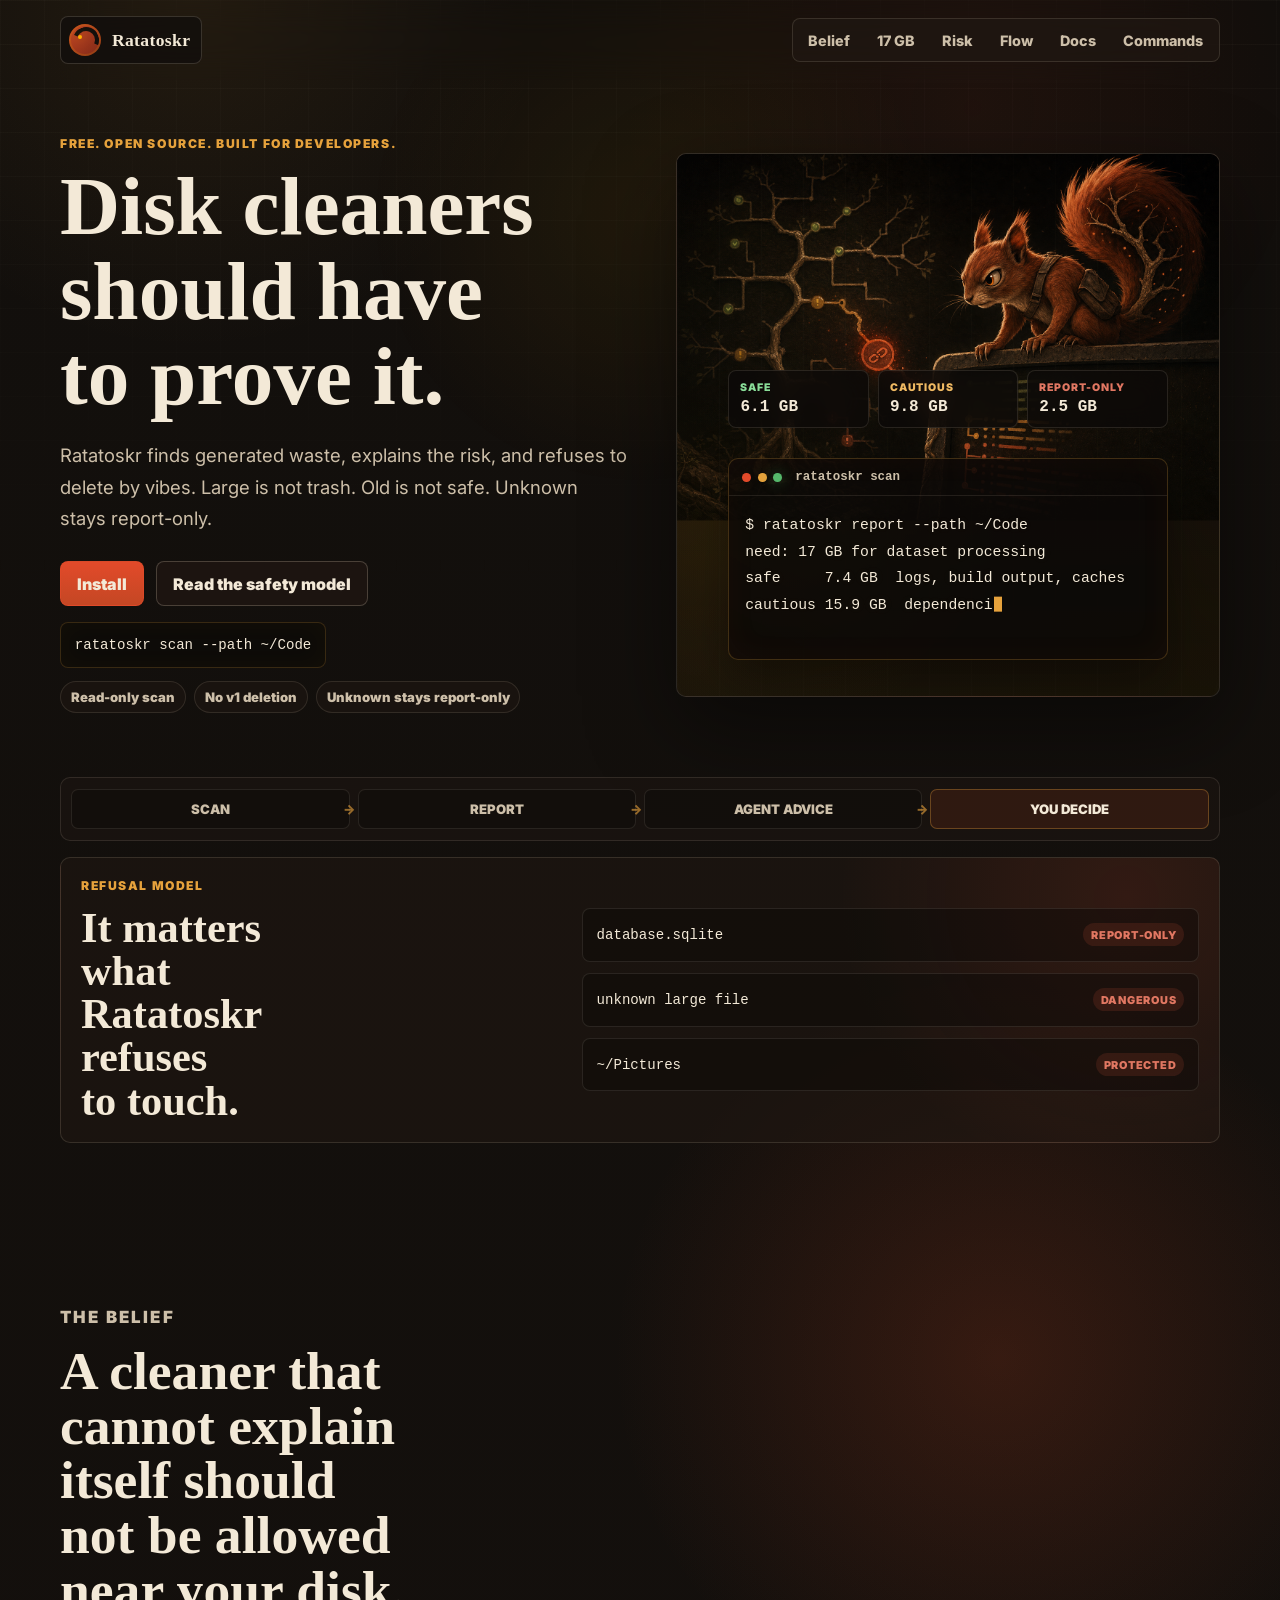
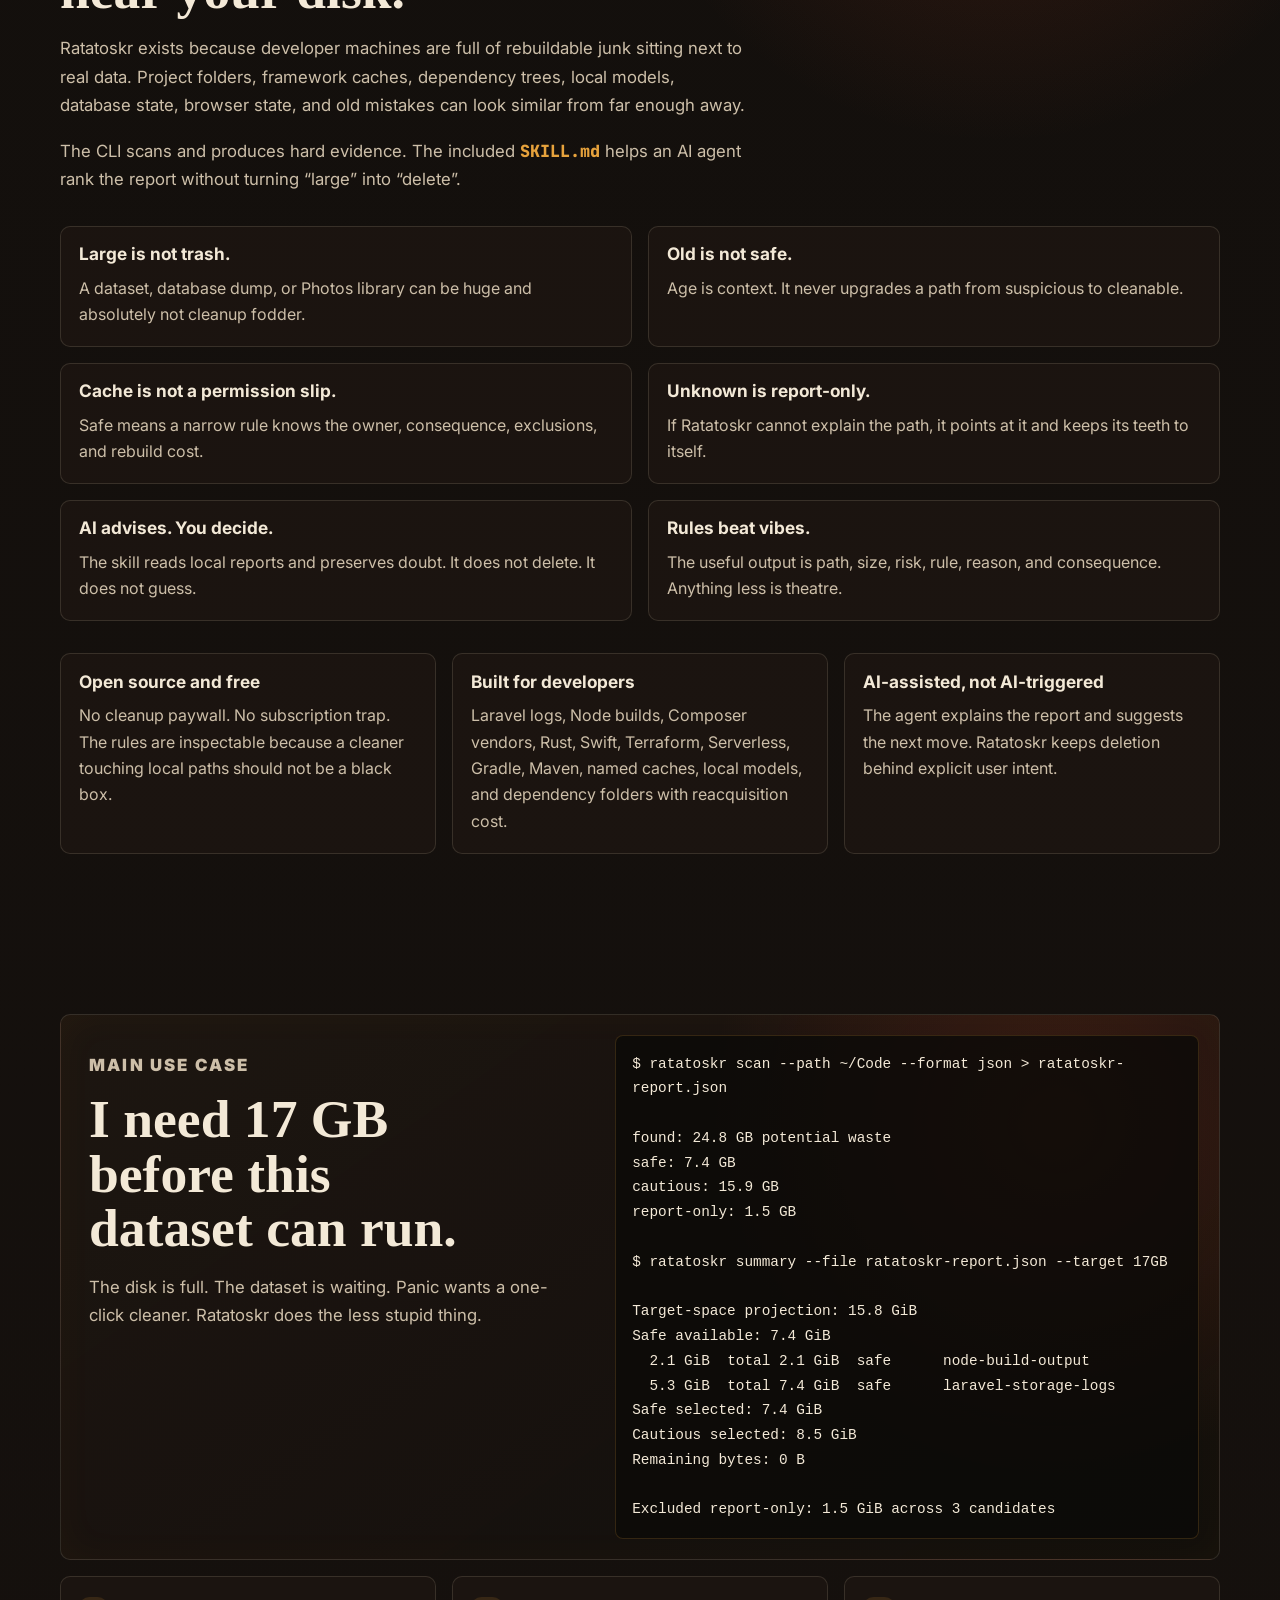
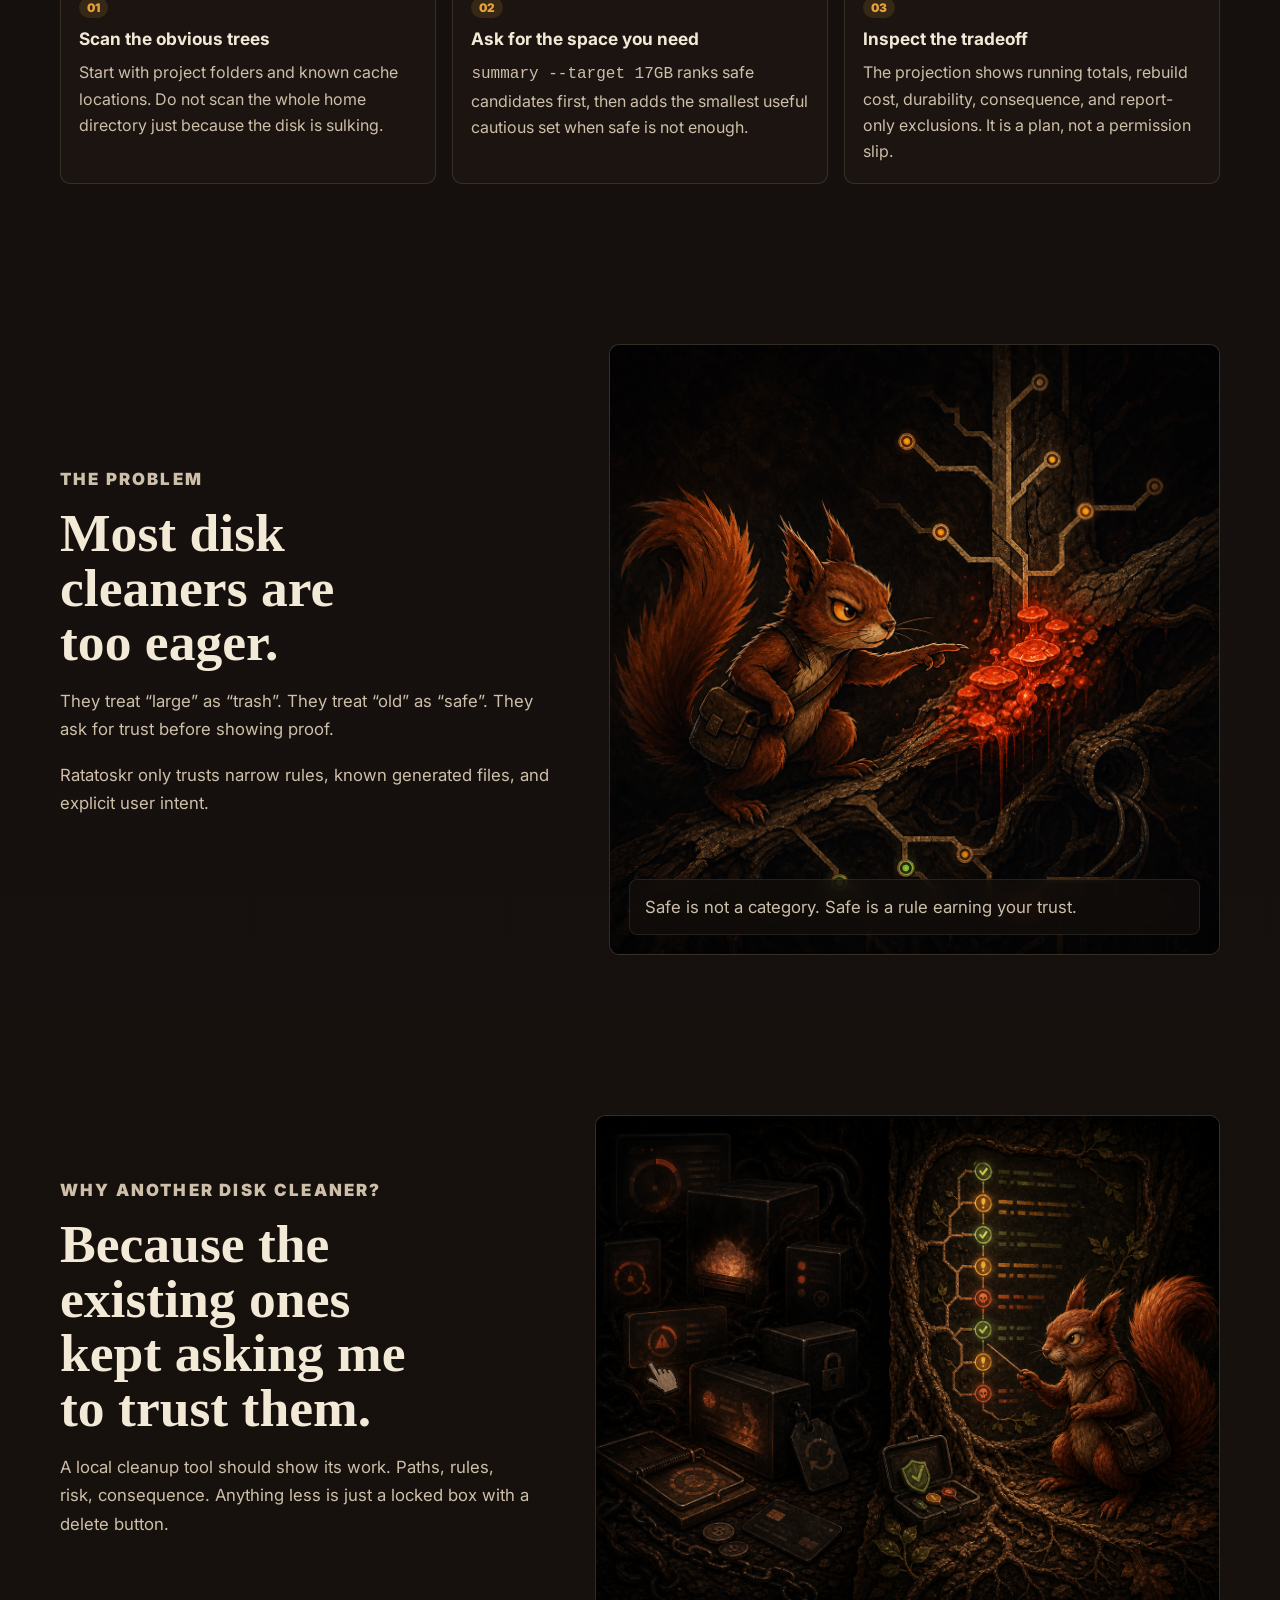
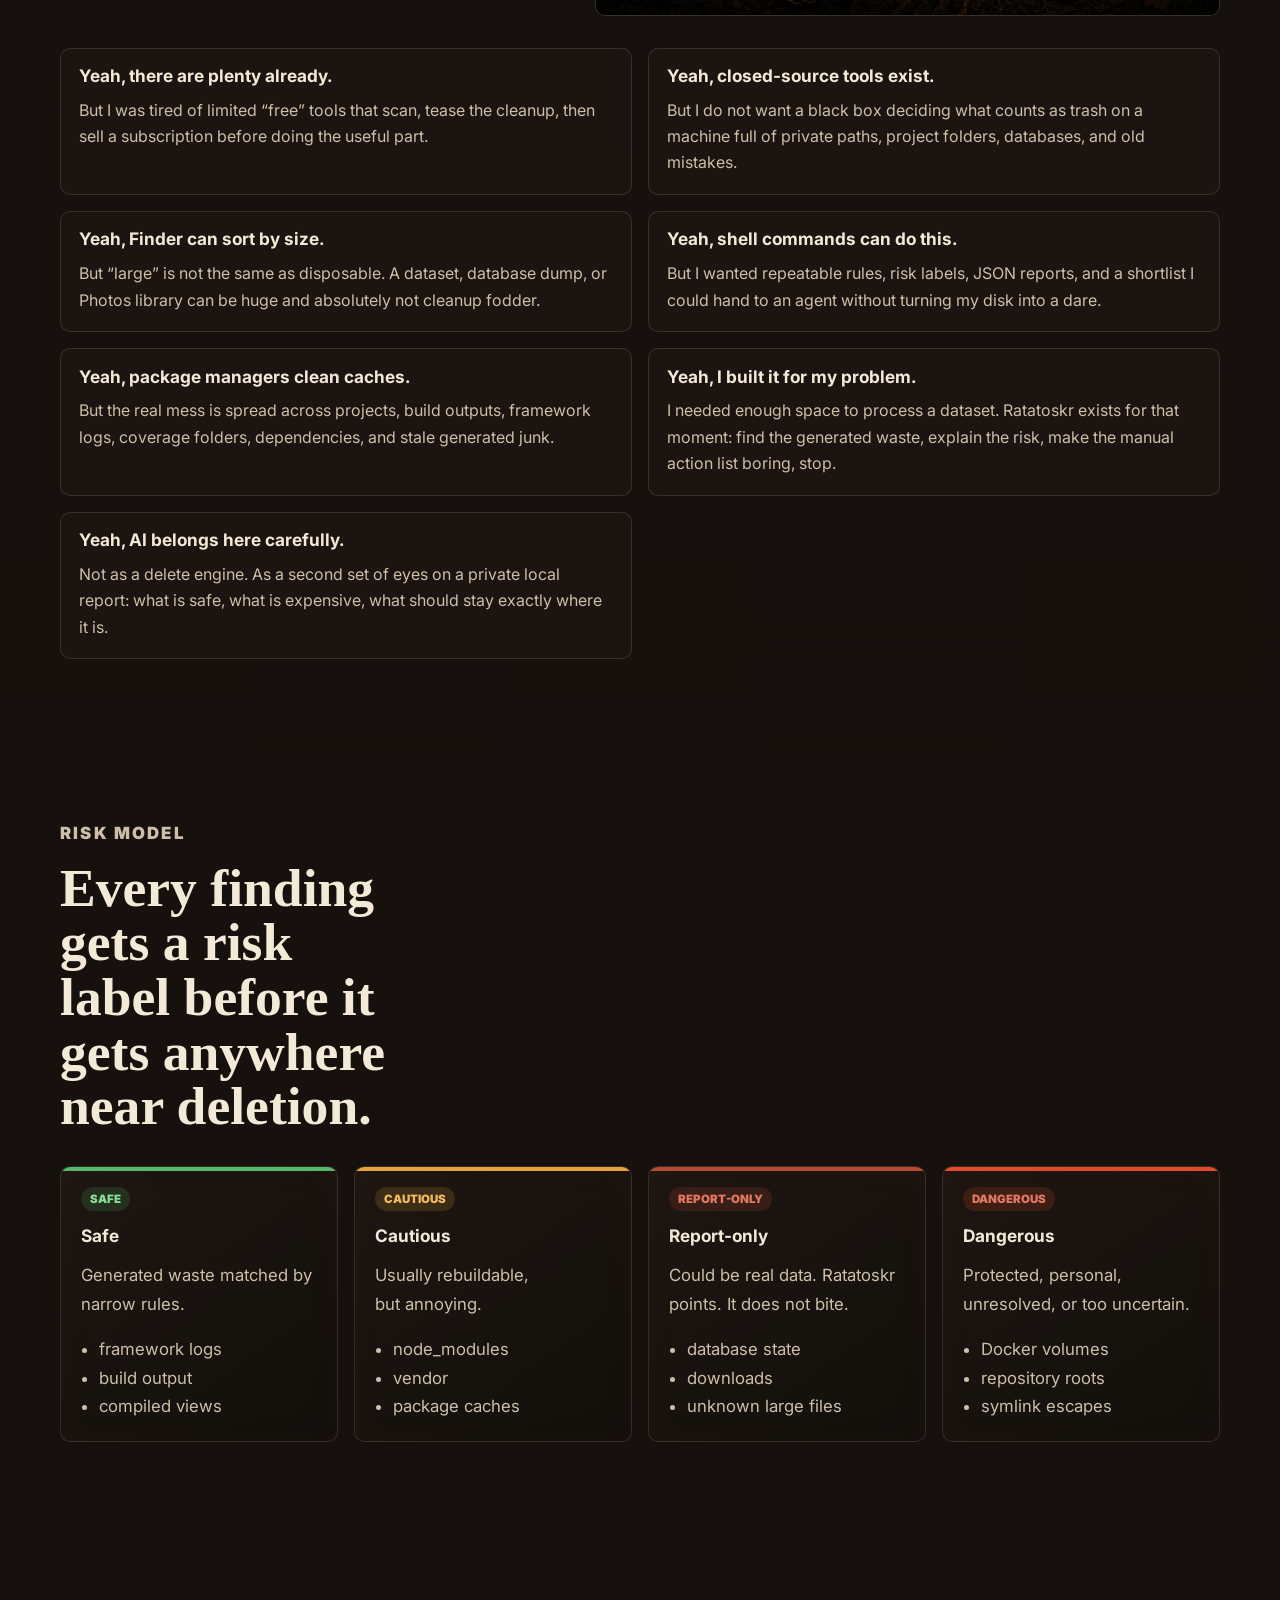
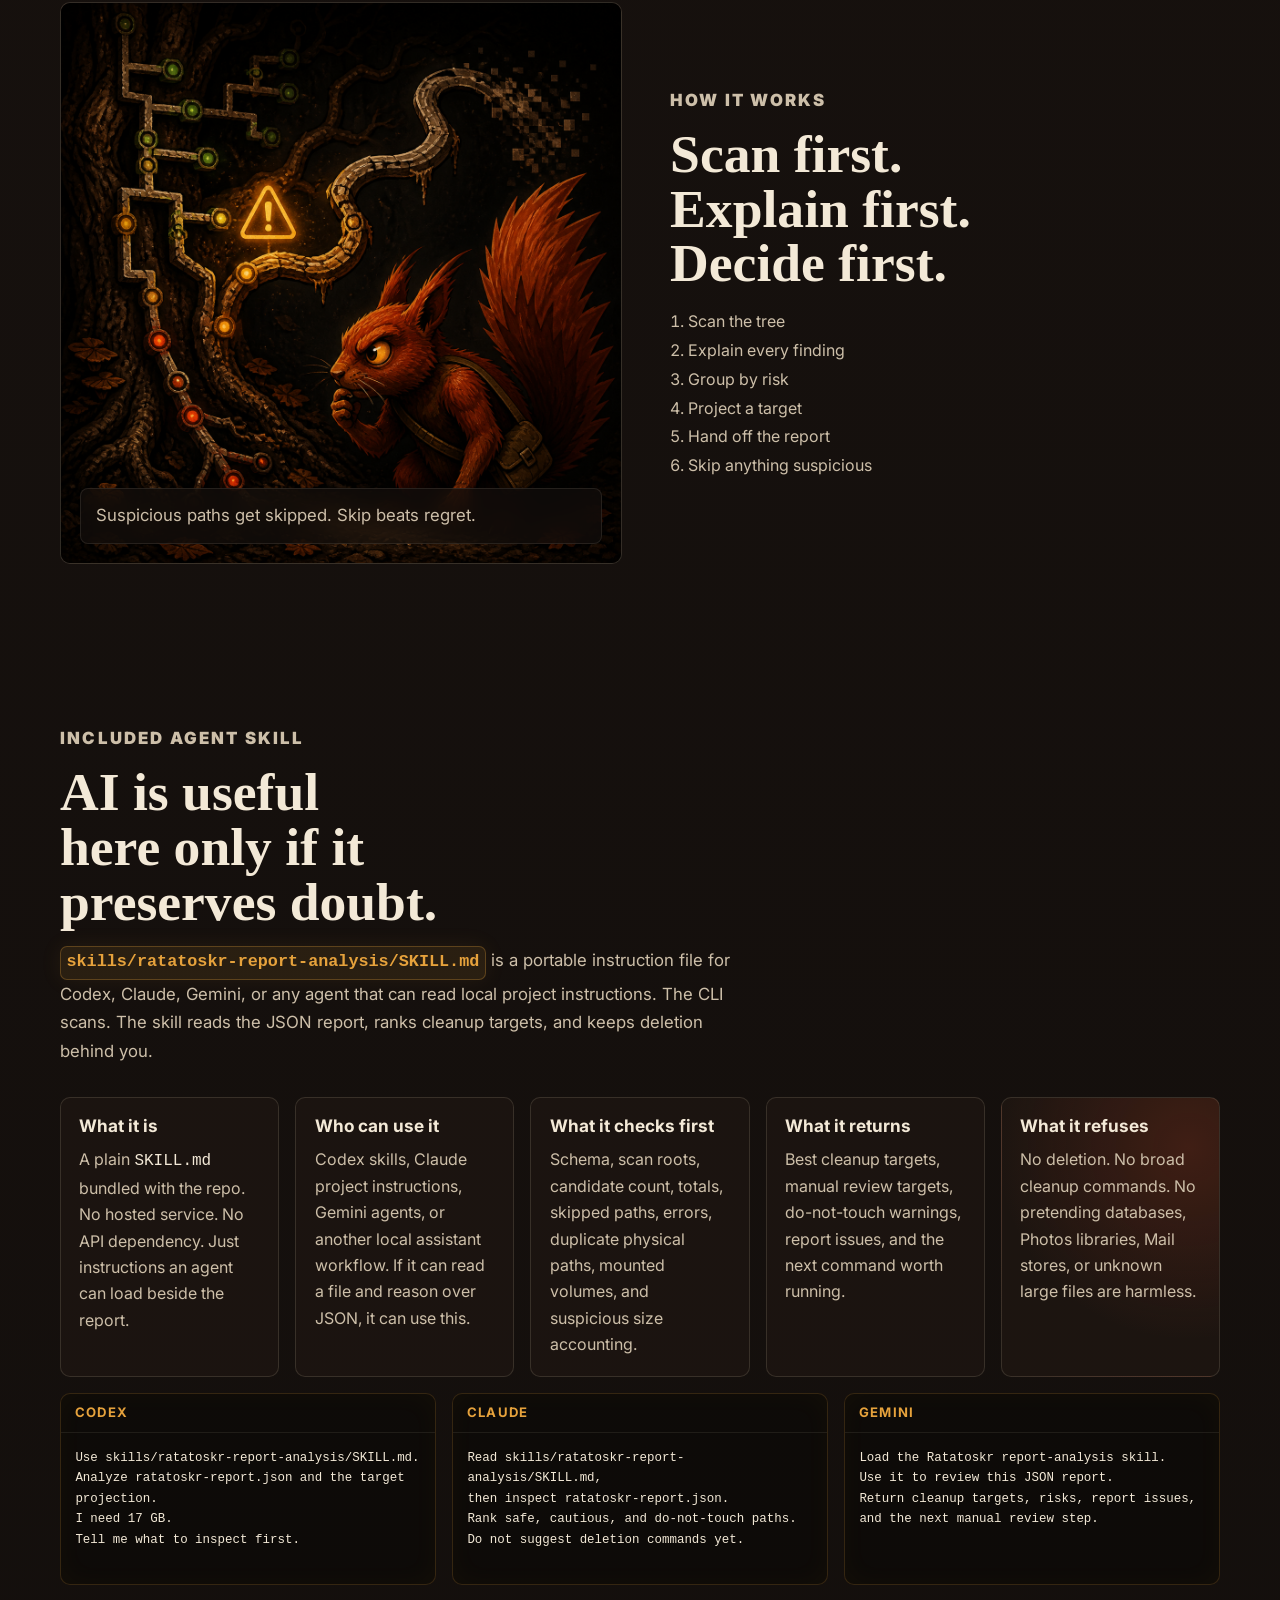
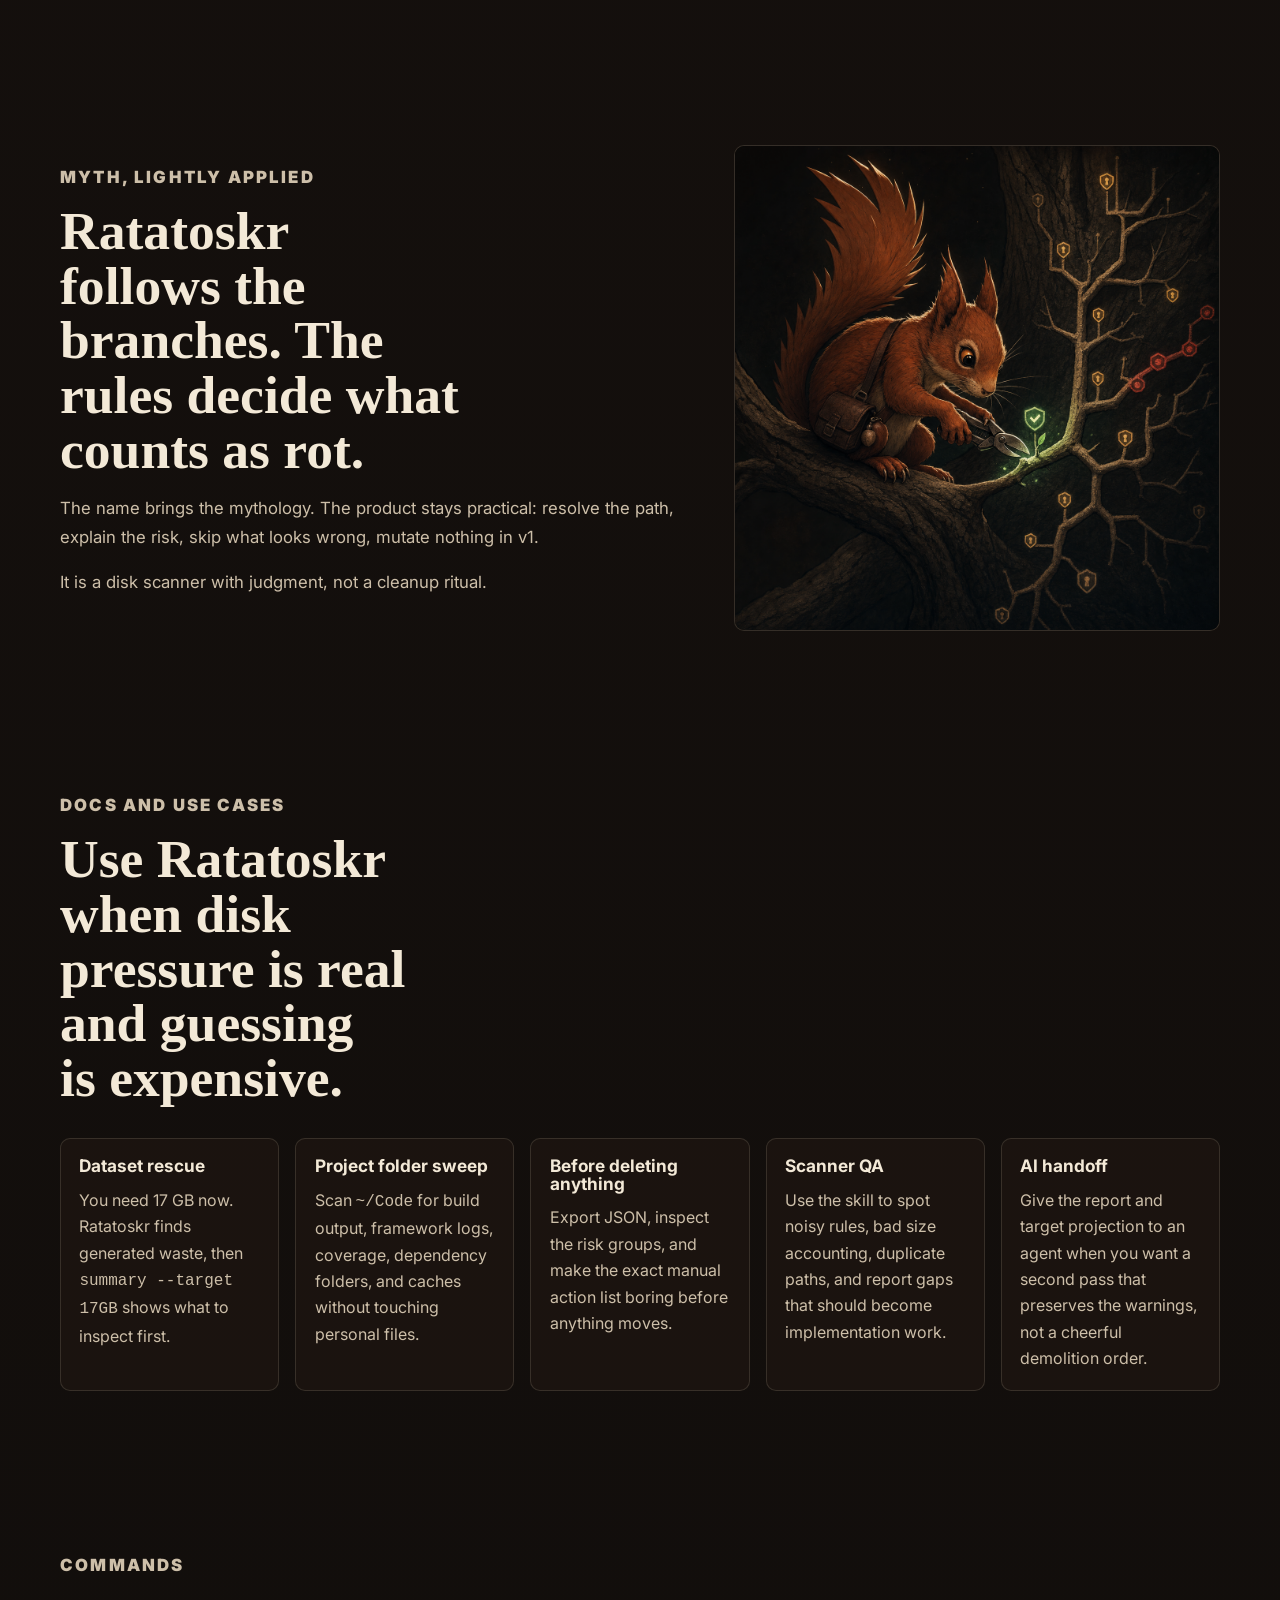
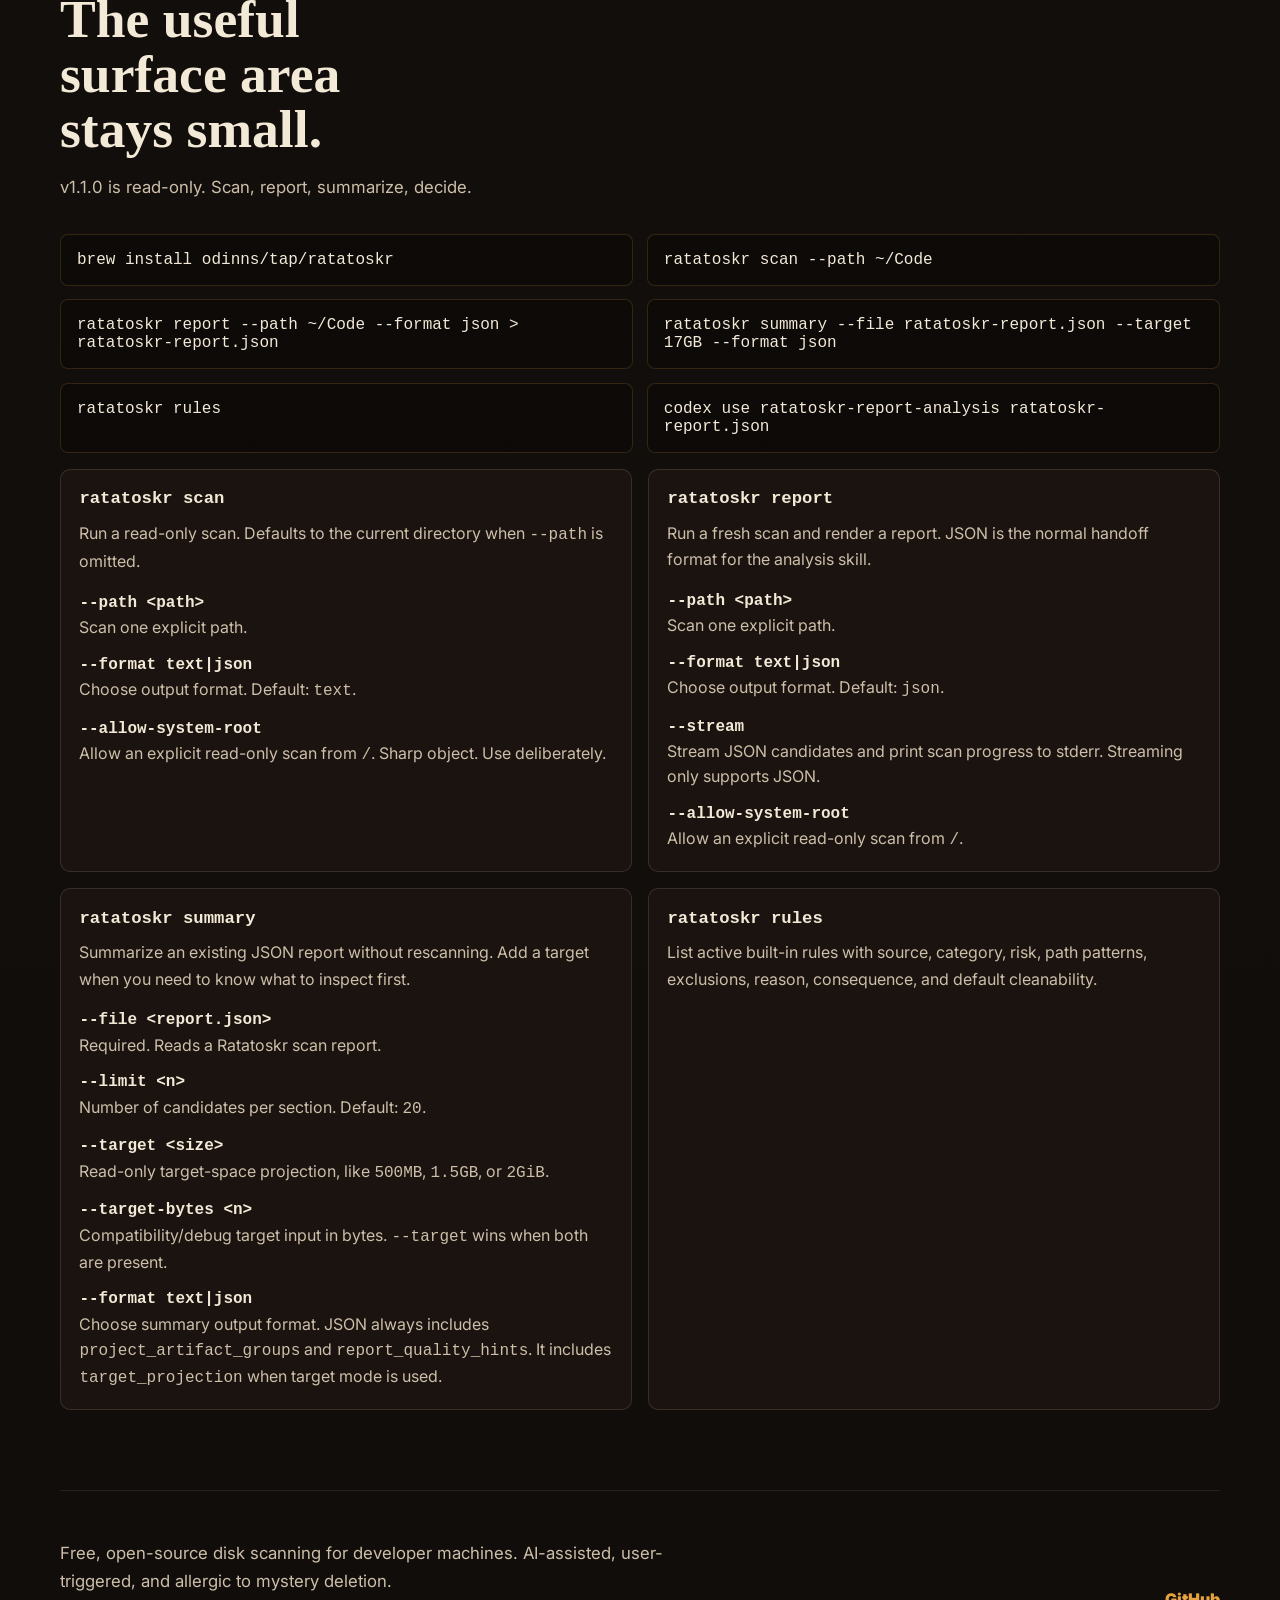
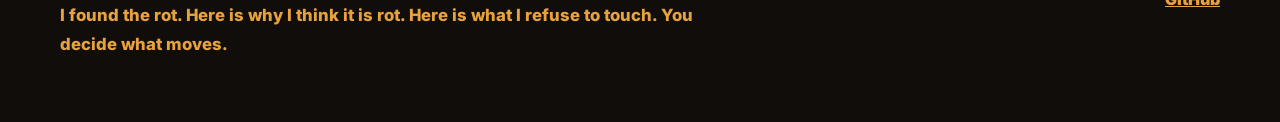
==== commit 487b4d0b: "docs(site): refine visual design system Document the site design tokens and component rules, then al" ====
--- a/docs/site/index.html
+++ b/docs/site/index.html
@@ -12,7 +12,7 @@
     <link rel="icon" href="assets/favicon.svg" type="image/svg+xml">
     <link rel="preconnect" href="https://fonts.googleapis.com">
     <link rel="preconnect" href="https://fonts.gstatic.com" crossorigin>
-    <link href="https://fonts.googleapis.com/css2?family=JetBrains+Mono:wght@700;800&display=swap" rel="stylesheet">
+    <link href="https://fonts.googleapis.com/css2?family=Inter:wght@500;700;800;900&amp;family=JetBrains+Mono:wght@700;800&amp;display=swap" rel="stylesheet">
     <script>document.documentElement.classList.add('js');</script>
     <link rel="stylesheet" href="assets/site.css">
   </head>
@@ -27,11 +27,8 @@
       <nav class="site-nav" aria-label="Main navigation">
         <a class="nav-link" href="#position">Belief</a>
         <a class="nav-link" href="#rescue">17 GB</a>
-        <a class="nav-link" href="#problem">Problem</a>
-        <a class="nav-link" href="#why">Why</a>
         <a class="nav-link" href="#risk">Risk</a>
         <a class="nav-link" href="#works">Flow</a>
-        <a class="nav-link" href="#skill">Skill</a>
         <a class="nav-link" href="#docs">Docs</a>
         <a class="nav-link" href="#commands">Commands</a>
       </nav>
@@ -304,6 +301,16 @@
               <li>unknown large files</li>
             </ul>
           </article>
+          <article class="risk-card danger-card">
+            <span class="risk-badge">dangerous</span>
+            <h3>Dangerous</h3>
+            <p>Protected, personal, unresolved, or too uncertain.</p>
+            <ul>
+              <li>Docker volumes</li>
+              <li>repository roots</li>
+              <li>symlink escapes</li>
+            </ul>
+          </article>
         </div>
       </section>
 
--- a/docs/site/assets/site.css
+++ b/docs/site/assets/site.css
@@ -251,12 +251,12 @@
 
 h1 {
   max-width: 12ch;
-  font-size: clamp(2.8rem, 6.5vw, 5.2rem);
+  font-size: 5.2rem;
 }
 
 h2 {
   max-width: 15ch;
-  font-size: clamp(2rem, 4vw, 3.35rem);
+  font-size: 3.35rem;
 }
 
 h3 {
@@ -613,7 +613,7 @@
 
 .refusal-panel h2 {
   max-width: 13ch;
-  font-size: clamp(1.75rem, 3vw, 2.65rem);
+  font-size: 2.65rem;
 }
 
 .refusal-list {
@@ -840,14 +840,22 @@
 .risk-grid {
   display: grid;
   margin-top: 2rem;
-  grid-template-columns: repeat(3, minmax(0, 1fr));
+  grid-template-columns: repeat(4, minmax(0, 1fr));
   gap: 1rem;
 }
 
 .risk-card {
+  position: relative;
   padding: 1.25rem;
   overflow: hidden;
   transition: border-color 180ms var(--ease), box-shadow 180ms var(--ease), transform 180ms var(--ease), background-color 180ms var(--ease);
+}
+
+.risk-card::before {
+  position: absolute;
+  inset: 0 0 auto;
+  height: 0.22rem;
+  content: "";
 }
 
 .risk-card::after {
@@ -881,14 +889,35 @@
   color: #89dd98;
 }
 
+.safe-card::before {
+  background: var(--moss);
+}
+
 .caution-card .risk-badge {
   background: rgba(230, 162, 60, 0.16);
   color: #f0ba63;
 }
 
+.caution-card::before {
+  background: var(--amber);
+}
+
 .report-card .risk-badge {
   background: rgba(184, 74, 53, 0.18);
   color: #e17762;
+}
+
+.report-card::before {
+  background: var(--report);
+}
+
+.danger-card .risk-badge {
+  background: rgba(226, 74, 42, 0.16);
+  color: #e17762;
+}
+
+.danger-card::before {
+  background: var(--rot);
 }
 
 .risk-card h3 {
@@ -1304,6 +1333,18 @@
 }
 
 @media (max-width: 880px) {
+  h1 {
+    font-size: 4rem;
+  }
+
+  h2 {
+    font-size: 2.55rem;
+  }
+
+  .refusal-panel h2 {
+    font-size: 2.2rem;
+  }
+
   .site-header {
     align-items: flex-start;
     flex-direction: column;
@@ -1353,6 +1394,18 @@
 }
 
 @media (max-width: 560px) {
+  h1 {
+    font-size: 3rem;
+  }
+
+  h2 {
+    font-size: 2rem;
+  }
+
+  .refusal-panel h2 {
+    font-size: 1.85rem;
+  }
+
   .nav-link {
     padding: 0.48rem 0.58rem;
     font-size: 0.82rem;
